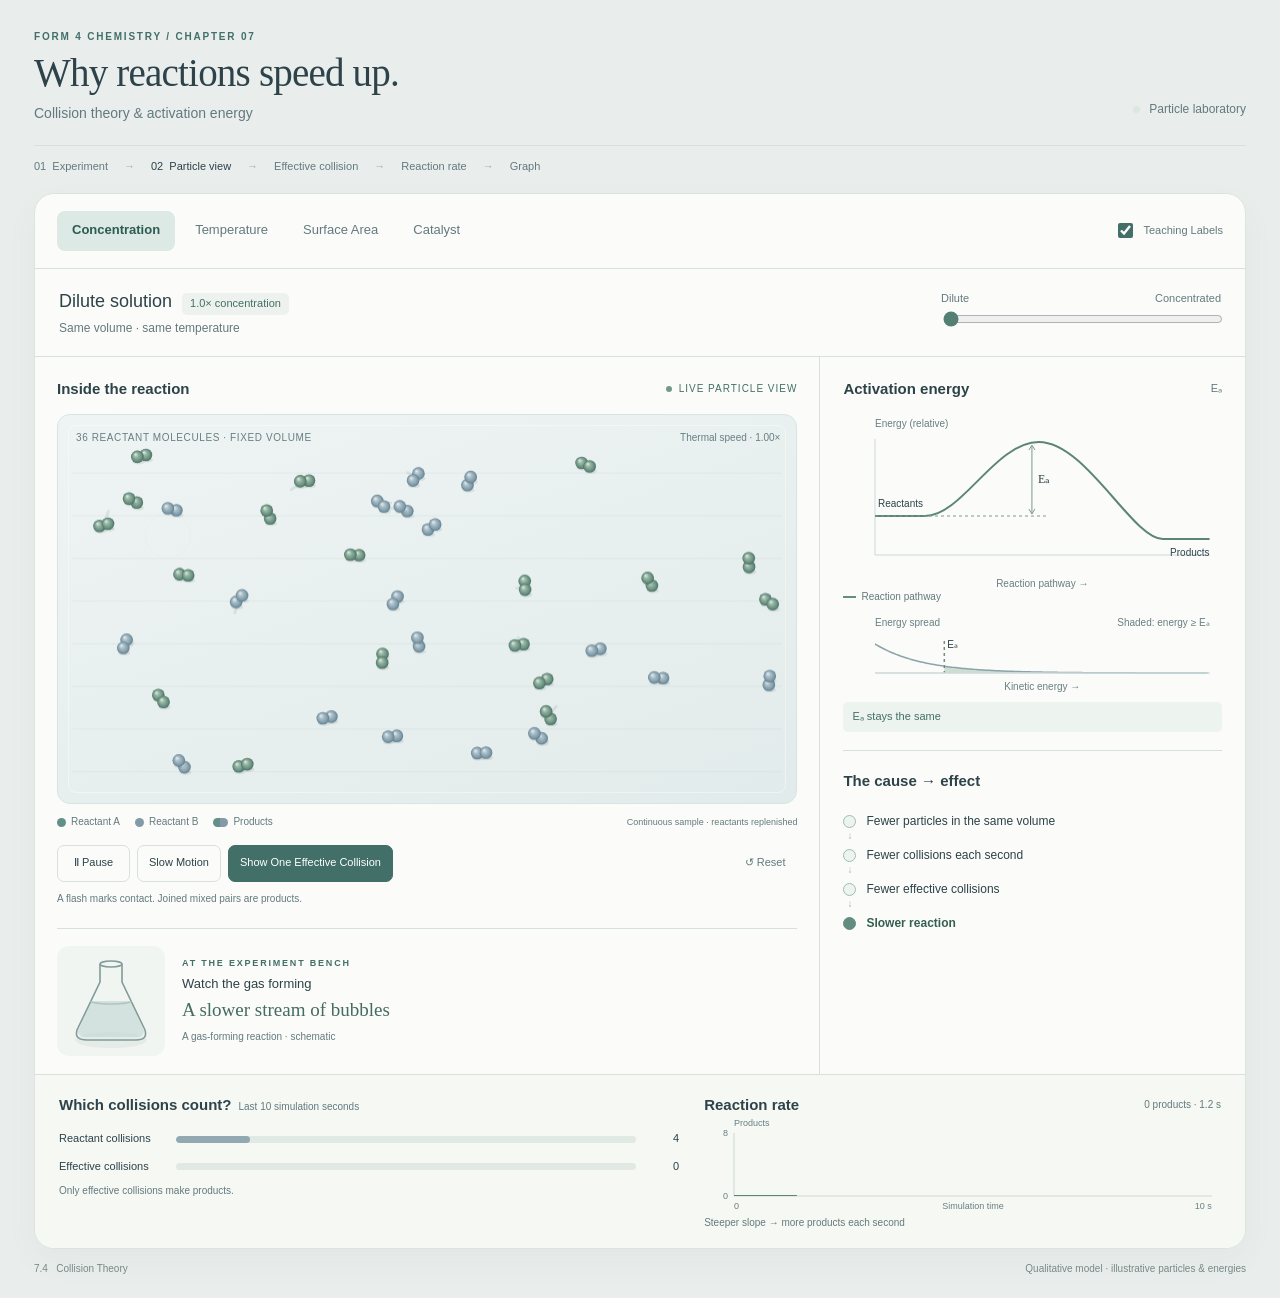
==== index.html @ b3f87347 "Add collision theory teaching module" ====
<!doctype html>
<html lang="en">
<head>
  <meta charset="utf-8">
  <meta name="viewport" content="width=device-width, initial-scale=1">
  <meta name="theme-color" content="#e9eeed">
  <title>Collision Theory Lab · Form 4 Chemistry</title>
  <style>
    *{box-sizing:border-box}body{margin:0;background:#e9eeed;color:#293c43;font-family:Inter,"Segoe UI",sans-serif}
    main{max-width:1450px;margin:auto;padding:30px 34px 22px}
    @media(max-width:650px){main{padding:14px 10px}}
  </style>

</head>
<body><main><collision-theory-lab></collision-theory-lab></main><script>
/* Collision Theory Lab. Dependency-free, embeddable custom element. */
(function (global) {
  'use strict';
  const TAU = Math.PI * 2, W = 760, H = 400, BASE = 52;
  const clamp = (v, a, b) => Math.max(a, Math.min(b, v));
  const lerp = (a, b, t) => a + (b - a) * t;
  const ease = t => { t = clamp(t, 0, 1); return t * t * (3 - 2 * t); };
  const COLORS = { ink:'#2d4249',muted:'#687e83',teal:'#628f88',lightTeal:'#bad4c9',blue:'#839ba9',lightBlue:'#d1e0e5',clay:'#ba9382',line:'#cbd8d8',white:'#fbfcf9',pale:'#eef4f1',sand:'#c2a77d' };
  const FACTORS = {
    concentration:{title:'Concentration',low:'Dilute',high:'Concentrated',control:'Reactant concentration',fixed:'Same volume · same temperature',steps:['More particles in the same volume','More collisions each second','More effective collisions','Faster reaction'],base:['Fewer particles in the same volume','Fewer collisions each second','Fewer effective collisions','Slower reaction']},
    temperature:{title:'Temperature',low:'Cooler',high:'Hotter',control:'Temperature',fixed:'Same particle number · same Eₐ',steps:['Particles move faster','More collisions have energy ≥ Eₐ','More effective collisions','Faster reaction'],base:['Particles move more slowly','Fewer collisions have energy ≥ Eₐ','Fewer effective collisions','Slower reaction']},
    surface:{title:'Surface Area',low:'One large piece',high:'Small pieces',control:'Solid fragmentation',fixed:'Same solid volume · same temperature',steps:['Same solid split into smaller pieces','More exposed collision sites','More effective collisions','Faster reaction'],base:['One large piece of solid','Fewer exposed collision sites','Fewer effective collisions','Slower reaction']},
    catalyst:{title:'Catalyst',low:'Without catalyst',high:'With catalyst',control:'Catalyst',fixed:'Same particles · same thermal speed',steps:['An alternative reaction pathway','Lower activation energy, Eₐ','More collisions become effective','Faster reaction'],base:['Original reaction pathway','Higher activation energy, Eₐ','Fewer collisions become effective','Slower reaction']}
  };
  class CollisionModel {
    constructor(seed=7124) {this.seed=seed;this.factor='concentration';this.level=0;this.configure(this.factor,this.level);}
    random(){this.seed=(1664525*this.seed+1013904223)>>>0;return (this.seed+1)/4294967297;}
    normal(){return Math.sqrt(-2*Math.log(this.random()))*Math.cos(TAU*this.random());}
    configure(factor,level){
      if(!FACTORS[factor])throw new RangeError('Unknown factor: '+factor);
      this.factor=factor;this.level=clamp(Number(level)||0,0,1);this.seed=7124;
      if(factor==='surface')this.level=Math.round(this.level*2)/2;
      if(factor==='catalyst')this.level=this.level>=.5?1:0;
      this.temperature=factor==='temperature'?1+1.6*this.level:1;
      this.ea=factor==='catalyst'&&this.level>=.5?.58:1.45;
      this.n=factor==='surface'?1+Math.round(this.level*2):1;
      this.count=factor==='concentration'?36+2*Math.round(this.level*18):36;
      this.particles=[];this.effects=[];this.events=[];this.time=0;this.collisions=0;this.effective=0;this.series=[{time:0,products:0}];this.sampleAt=0;this.solids=[];
      if(factor==='surface'){
        const side=96/this.n, count=this.n**3, cols=this.n===1?1:this.n===2?4:9, rows=Math.ceil(count/cols), gap=32;
        for(let i=0;i<count;i++) this.solids.push({x:W/2-(cols*side+(cols-1)*gap)/2+(i%cols)*(side+gap),y:H/2-(rows*side+(rows-1)*gap)/2+Math.floor(i/cols)*(side+gap),side});
      }
      // Fixed quantiles retain the same speed distribution as concentration changes.
      for(let i=0;i<this.count;i++){
        const energy=-Math.log(1-((i%18)+.5)/18), a=this.random()*TAU, speed=BASE*Math.sqrt(2*energy*this.temperature);
        let p={x:0,y:0,vx:Math.cos(a)*speed,vy:Math.sin(a)*speed,angle:this.random()*TAU,spin:(this.random()-.5)*1.5,type:factor==='surface'?0:i%2,cooldown:0};
        this.place(p);this.particles.push(p);
      }
    }
    place(p){
      for(let tries=0;tries<500;tries++){
        p.x=24+this.random()*(W-48);p.y=52+this.random()*(H-80);
        if(!this.solids.some(s=>p.x>s.x-18&&p.x<s.x+s.side+18&&p.y>s.y-18&&p.y<s.y+s.side+18)&&!this.particles.some(q=>q!==p&&Math.hypot(q.x-p.x,q.y-p.y)<25))return;
      }
    }
    static qualifies(energy,ea,orientation){return energy>=ea&&orientation;}
    record(x,y,energy,orientation,angles,success){
      this.collisions++;if(success)this.effective++;
      const e={time:this.time,x,y,energy,ea:this.ea,orientation,effective:success,angles,age:0};
      this.effects.push(e);this.events.push(e);return e;
    }
    step(dt){
      this.time+=dt;this.events=[];
      for(const e of this.effects)e.age+=dt;
      this.effects=this.effects.filter(e=>e.age<(e.effective?1.15:.48));
      for(const p of this.particles){
        p.cooldown=Math.max(0,p.cooldown-dt);p.x+=p.vx*dt;p.y+=p.vy*dt;p.angle+=p.spin*dt;
        if(p.x<15){p.x=15;p.vx=Math.abs(p.vx);}if(p.x>W-15){p.x=W-15;p.vx=-Math.abs(p.vx);}
        if(p.y<42){p.y=42;p.vy=Math.abs(p.vy);}if(p.y>H-16){p.y=H-16;p.vy=-Math.abs(p.vy);}
        for(const s of this.solids){
          const qx=clamp(p.x,s.x,s.x+s.side),qy=clamp(p.y,s.y,s.y+s.side),dx=p.x-qx,dy=p.y-qy,d=Math.hypot(dx,dy);
          if(d<12){
            let nx=d?dx/d:0,ny=d?dy/d:-1;p.x=qx+nx*12.5;p.y=qy+ny*12.5;
            const vn=p.vx*nx+p.vy*ny;
            if(vn<0){
              const energy=(p.vx*p.vx+p.vy*p.vy)/(2*BASE*BASE),orientation=Math.abs(Math.cos(p.angle)*nx+Math.sin(p.angle)*ny)<.65;
              const success=p.cooldown<=0&&CollisionModel.qualifies(energy,this.ea,orientation);
              if(p.cooldown<=0)this.record(qx,qy,energy,orientation,[p.angle],success);
              p.vx-=2*vn*nx;p.vy-=2*vn*ny;p.cooldown=.2;
              if(success){this.place(p);p.cooldown=.8;}
            }
          }
        }
      }
      for(let i=0;i<this.particles.length;i++)for(let j=i+1;j<this.particles.length;j++){
        const a=this.particles[i],b=this.particles[j],dx=b.x-a.x,dy=b.y-a.y,d=Math.hypot(dx,dy);
        if(d>=23||d<.001)continue;
        const nx=dx/d,ny=dy/d,rvx=a.vx-b.vx,rvy=a.vy-b.vy,dot=rvx*nx+rvy*ny;
        const overlap=(23-d)/2;a.x-=nx*overlap;a.y-=ny*overlap;b.x+=nx*overlap;b.y+=ny*overlap;
        if(dot<=0)continue;
        const energy=(rvx*rvx+rvy*rvy)/(4*BASE*BASE);
        const orientation=Math.abs(Math.sin(a.angle-b.angle))<.6&&Math.abs(Math.cos(a.angle)*nx+Math.sin(a.angle)*ny)<.82;
        const relevant=this.factor!=='surface'&&a.type!==b.type&&a.cooldown<=0&&b.cooldown<=0;
        const success=relevant&&CollisionModel.qualifies(energy,this.ea,orientation);
        if(relevant)this.record((a.x+b.x)/2,(a.y+b.y)/2,energy,orientation,[a.angle,b.angle],success);
        a.vx-=dot*nx;a.vy-=dot*ny;b.vx+=dot*nx;b.vy+=dot*ny;
        if(success){this.place(a);this.place(b);a.cooldown=.75;b.cooldown=.75;}
      }
      if(this.time>=this.sampleAt){this.series.push({time:this.time,products:this.effective*2});this.sampleAt=this.time+.5;if(this.series.length>121)this.series.shift();}
      return this.events;
    }
    snapshot(){return {factor:this.factor,level:this.level,particleCount:this.count,temperatureRelative:this.temperature,activationEnergy:this.ea,solidPieces:this.factor==='surface'?this.n**3:0,exposedAreaRelative:this.n,time:this.time,collisions:this.collisions,effectiveCollisions:this.effective,products:this.effective*2,series:this.series.map(p=>({...p}))};}
  }
  if(typeof module!=='undefined'&&module.exports)module.exports={CollisionModel,FACTORS};
  global.CollisionTheoryModel=CollisionModel;
  if(!global.customElements)return;

  const style=`
    :host{display:block;--ink:#2d4249;--muted:#63797e;--teal:#426f68;--edge:#d6e0dd;--panel:#fbfcf9;--soft:#eef3f0;color:var(--ink);font:14px/1.45 Inter,'Segoe UI',sans-serif;color-scheme:light}
    *{box-sizing:border-box}button,input{font:inherit}button{cursor:pointer}button:focus-visible,input:focus-visible{outline:3px solid #799d98;outline-offset:3px}button{transition:background .18s,border-color .18s;min-height:40px}button:disabled{cursor:default;opacity:.5}h1,h2,h3,p{margin:0}h1{font:500 clamp(25px,3.1vw,39px)/1.15 Georgia,'Times New Roman',serif;letter-spacing:-.8px}h2{font-size:15px;font-weight:600}h3{font-size:13px;font-weight:600}.eyebrow{font-size:10px;letter-spacing:1.8px;font-weight:650;color:var(--teal);text-transform:uppercase}.muted{color:var(--muted)}
    .heading{display:flex;justify-content:space-between;align-items:flex-end;gap:20px;margin-bottom:21px}.heading h1{margin:6px 0 8px}.edition{display:flex;align-items:center;gap:9px;color:var(--muted);font-size:12px;white-space:nowrap;padding-bottom:5px}.edition span{background:#dae7e2;border-radius:50%;width:7px;height:7px}.workflow{display:flex;align-items:center;gap:16px;padding:13px 0 18px;border-top:1px solid var(--edge);font-size:11px;color:var(--muted);flex-wrap:wrap}.workflow b{font-weight:500;color:var(--ink)}.workflow .arrow{color:#9cafb0}
    .workspace{border:1px solid #dce4e0;border-radius:20px;background:var(--panel);box-shadow:0 12px 32px #5267630b;overflow:hidden}.controls{display:flex;align-items:center;justify-content:space-between;gap:16px;padding:17px 22px;border-bottom:1px solid var(--edge)}.factors{display:flex;gap:5px;flex-wrap:wrap}.factor{border:0;background:transparent;padding:9px 15px;border-radius:8px;color:var(--muted);font-size:13px}.factor[aria-pressed=true]{background:#dce9e4;color:#2d5b52;font-weight:600}.label-switch{display:flex;align-items:center;gap:7px;font-size:11px;color:var(--muted);white-space:nowrap}.label-switch input{accent-color:var(--teal);width:15px;height:15px}
    .condition{padding:19px 24px;display:grid;grid-template-columns:minmax(200px,1fr) minmax(180px,280px);gap:30px;border-bottom:1px solid var(--edge)}.condition-top{display:flex;align-items:baseline;gap:10px;flex-wrap:wrap}.condition h2{font-size:18px;font-weight:500}.condition .muted{font-size:12px;margin-top:5px}.badge{display:inline-flex;padding:3px 8px;border-radius:5px;font-size:11px;background:#eef2ee;color:var(--teal)}.adjust{display:flex;flex-direction:column;justify-content:center;gap:5px}.range-labels{display:flex;justify-content:space-between;gap:20px;font-size:11px;color:var(--muted)}input[type=range]{width:100%;accent-color:#557f75;cursor:pointer;height:20px}.toggle{display:flex;padding:3px;background:#edf2ef;border-radius:8px}.toggle button{flex:1;border:0;background:transparent;border-radius:6px;font-size:12px;padding:6px}.toggle button[aria-pressed=true]{background:var(--panel);box-shadow:0 2px 4px #294c3810;color:var(--teal)}[hidden]{display:none!important}
    .layout{display:grid;grid-template-columns:minmax(0,1.85fr) minmax(290px,1fr)}.left{min-width:0;padding:21px 22px 18px;border-right:1px solid var(--edge)}.panel-head{display:flex;align-items:center;justify-content:space-between;gap:10px;margin-bottom:14px}.panel-head .muted{font-size:11px}.live{font-size:10px;text-transform:uppercase;letter-spacing:1px;color:var(--teal);display:flex;align-items:center;gap:7px}.live:before{content:'';width:6px;height:6px;background:#75988e;border-radius:50%}
    .vessel{background:linear-gradient(160deg,#eef4f3,#e2ebeb);border:1px solid #d9e3e3;border-radius:13px;position:relative;overflow:hidden}.vessel:after{content:'';position:absolute;inset:10px;border:1px solid #fdfefb6b;border-radius:8px;pointer-events:none}.particle-canvas{display:block;width:100%;aspect-ratio:1.9;min-height:225px}.vessel-label{position:absolute;top:16px;left:18px;color:#687e83;font-size:10px;letter-spacing:.6px;pointer-events:none}.speed-label{position:absolute;right:16px;top:16px;font-size:10px;color:#687e83}.legend{display:flex;align-items:center;gap:15px;flex-wrap:wrap;font-size:10px;color:var(--muted);margin:11px 0 15px}.key{display:inline-flex;gap:5px;align-items:center}.swatch{width:9px;height:9px;border-radius:50%;background:#628f88}.swatch.b{background:#839ba9}.swatch.product{width:15px;border-radius:5px;background:linear-gradient(90deg,#628f88 50%,#839ba9 50%)}.legend .sample{margin-left:auto;font-size:9px}
    .actions{display:flex;gap:7px;align-items:center;flex-wrap:wrap}.btn{border:1px solid #d8e1dd;background:#fbfcf9;color:var(--ink);padding:8px 11px;border-radius:7px;font-size:11px;min-height:37px}.btn:hover{background:#edf3ef}.btn[aria-pressed=true]{background:#e0ebe5;border-color:#b2c9c0;color:#2f6555}.btn.primary{background:#426f68;border-color:#426f68;color:#fff}.btn.primary:hover{background:#355d57}.btn.reset{margin-left:auto;border-color:transparent;color:var(--muted)}.actions .play{min-width:73px}.mode-note{font-size:10px;color:var(--muted);margin:10px 0 0}
    .experiment{margin-top:22px;padding-top:17px;border-top:1px solid var(--edge);display:grid;grid-template-columns:108px 1fr;gap:17px;align-items:center}.experiment canvas{width:108px;height:110px;background:#f1f5f1;border-radius:12px}.experiment .eyebrow{font-size:9px}.experiment h3{font-size:13px;font-weight:500;margin:5px 0}.experiment .observation{font:500 19px Georgia,serif;margin:4px 0;color:#456b63}.experiment small{font-size:10px;color:var(--muted)}.right{padding:21px 23px 16px;min-width:0}.energy-wrap{margin-top:6px}.energy-canvas{width:100%;height:176px;display:block}.energy-spread{width:100%;height:78px;display:block;margin:3px 0 9px}.energy-legend{display:flex;justify-content:space-between;gap:8px;font-size:10px;color:var(--muted);padding:0 0 8px}.path-key:before{content:'';display:inline-block;width:13px;border-top:2px solid #648d83;margin-right:5px;vertical-align:middle}.path-key.original:before{border-top:2px dashed #9aacae}.energy-note{font-size:11px;color:var(--teal);background:#edf3ee;padding:7px 9px;border-radius:5px}.chain{padding-top:19px;margin-top:18px;border-top:1px solid var(--edge)}.chain ol{list-style:none;padding:0;margin:13px 0 0;display:flex;flex-direction:column;gap:0}.chain li{display:flex;align-items:center;gap:10px;font-size:12px;position:relative;min-height:34px}.chain li:not(:last-child):after{content:'↓';position:absolute;left:4px;top:24px;color:#9bb2ab;font-size:10px}.chain-dot{width:13px;height:13px;flex:none;border-radius:50%;border:1px solid #a2bbb2;background:#edf3ee}.chain li:last-child .chain-dot{background:#648d81;border-color:#648d81}.chain li:last-child{color:#365f54;font-weight:600}
    .bottom{display:grid;grid-template-columns:minmax(0,1.2fr) minmax(0,1fr);gap:25px;padding:19px 24px 17px;border-top:1px solid var(--edge);background:#f6f8f4}.meter-heading{display:flex;align-items:baseline;gap:7px;flex-wrap:wrap}.meter-heading span{font-size:10px;color:var(--muted)}.meters{margin:15px 0 9px;display:grid;gap:12px}.meter-row{display:grid;grid-template-columns:106px minmax(50px,1fr) 32px;gap:11px;align-items:center;font-size:11px}.meter-track{height:7px;background:#e1e9e5;border-radius:5px;overflow:hidden}.meter-fill{height:100%;background:#92a9b1;width:0;transition:width .2s;border-radius:5px}.meter-fill.effective{background:#648d81}.meter-value{text-align:right;font-variant-numeric:tabular-nums}.tiny{font-size:10px;color:var(--muted)}.rate-box{min-width:0}.rate-head{display:flex;justify-content:space-between;gap:10px;align-items:center}.rate-head span{font-size:10px;color:var(--muted)}.rate-canvas{display:block;width:100%;height:100px}.footer{display:flex;justify-content:space-between;gap:12px;margin-top:13px;color:#778986;font-size:10px;flex-wrap:wrap}.sr{position:absolute;width:1px;height:1px;padding:0;margin:-1px;overflow:hidden;clip:rect(0,0,0,0);white-space:nowrap;border:0}
    .replay{margin-top:17px;border:1px solid #cddcd4;border-radius:10px;overflow:hidden;background:#f4f7f1}.replay-top{padding:12px 15px 0;display:flex;justify-content:space-between;gap:10px}.replay-top h3{font-size:12px}.replay-top button{min-height:24px;padding:0 5px;border:0;background:none;color:#637b72;font-size:11px}.replay-options{display:flex;gap:5px;flex-wrap:wrap;padding:9px 13px}.replay-options button{font-size:10px;min-height:28px;padding:4px 8px;background:transparent;border:1px solid #d2ded6;border-radius:5px;color:var(--muted)}.replay-options button[aria-pressed=true]{color:#355e50;background:#e0ecdf;border-color:#a5bea9}.replay canvas{display:block;width:100%;height:174px}.checks{display:flex;justify-content:center;gap:9px;flex-wrap:wrap;margin:0 13px 12px}.check{font-size:11px;padding:4px 9px;background:#e8eee6;border-radius:5px;color:#6c7c70}.check.pass{color:#315e47;background:#dfebdc}.check.fail{color:#805543;background:#eee3db}.replay-stage{text-align:center;font-size:12px;color:#466958;margin-bottom:12px;min-height:18px}.no-labels .teaching{visibility:hidden}.no-labels .chain{display:none}
    @media(max-width:990px){.layout{grid-template-columns:minmax(0,1.5fr) minmax(270px,1fr)}.left,.right{padding:18px 16px}.factor{padding:8px 10px}.controls{padding:13px 16px}.legend .sample{width:100%;margin-left:0}.actions .reset{margin-left:0}.condition{padding:16px 18px}.edition{display:none}}
    @media(max-width:750px){.layout{grid-template-columns:1fr}.left{border-right:0;border-bottom:1px solid var(--edge)}.right{display:grid;grid-template-columns:minmax(0,1fr) minmax(0,1fr);gap:20px}.chain{border-top:0;border-left:1px solid var(--edge);padding:0 0 0 20px;margin:0}.chain li{min-height:42px}.chain li:not(:last-child):after{top:31px}.bottom{grid-template-columns:1fr 1fr;gap:18px}.controls{align-items:flex-start}.label-switch{padding-top:10px}.experiment{margin-top:17px}.workflow{gap:10px;font-size:10px}.heading{margin-bottom:17px}}
    @media(max-width:500px){.heading .muted{font-size:12px}.condition{grid-template-columns:1fr;gap:12px}.controls{flex-direction:column;gap:0}.factors{display:grid;grid-template-columns:1fr 1fr;width:100%}.label-switch{padding:9px 0 0}.right{grid-template-columns:1fr}.chain{border-left:0;border-top:1px solid var(--edge);padding:16px 0 0}.chain li{min-height:33px}.chain li:not(:last-child):after{top:23px}.bottom{grid-template-columns:1fr;gap:22px}.particle-canvas{min-height:0;aspect-ratio:1.5}.vessel-label,.speed-label{font-size:9px;top:12px}.vessel-label{left:12px}.speed-label{right:10px}.btn{font-size:10px}.actions .primary{order:3;width:100%}.workflow{gap:6px;font-size:9px}.workflow .number{display:none}.legend{gap:9px}.experiment{grid-template-columns:86px 1fr;gap:12px}.experiment canvas{width:86px;height:100px}.workspace{border-radius:13px}}
    .vessel:has(.replay:not([hidden])){min-height:310px}.vessel>.replay{position:absolute;inset:0;z-index:2;margin:0;border:0;border-radius:12px;display:flex;flex-direction:column;background:#f1f6ef}.vessel>.replay canvas{flex:1;height:0;min-height:115px}.vessel>.replay .checks{margin-bottom:8px}.vessel>.replay .replay-stage{margin-bottom:10px}
    @media(prefers-reduced-motion:reduce){*{transition:none!important}}
  `;

  class CollisionTheoryLab extends HTMLElement {
    constructor(){
      super();this.attachShadow({mode:'open'});this.model=new CollisionModel();this.playing=!global.matchMedia('(prefers-reduced-motion: reduce)').matches;this.slow=false;this.labels=true;this.replay=null;this.displayEa=1.45;this.recent=[];this.frame=0;this.last=0;this.uiClock=0;this.notice='';
      this.shadowRoot.innerHTML=`<style>${style}</style><section class="lab" aria-label="Collision theory interactive laboratory">
      <header class="heading"><div><div class="eyebrow">Form 4 Chemistry / Chapter 07</div><h1>Why reactions speed up.</h1><p class="muted">Collision theory & activation energy</p></div><div class="edition"><span></span> Particle laboratory</div></header>
      <div class="workflow" aria-label="Learning sequence"><span><span class="number">01 &nbsp;</span>Experiment</span><span class="arrow">→</span><b><span class="number">02 &nbsp;</span>Particle view</b><span class="arrow">→</span><span>Effective collision</span><span class="arrow">→</span><span>Reaction rate</span><span class="arrow">→</span><span>Graph</span></div>
      <div class="workspace"><div class="controls"><div class="factors" role="group" aria-label="Select one factor">${Object.entries(FACTORS).map(([k,v])=>`<button class="factor" data-factor="${k}" aria-pressed="${k==='concentration'}">${v.title}</button>`).join('')}</div><label class="label-switch"><input id="labels" type="checkbox" checked>Teaching Labels</label></div>
      <div class="condition"><div><div class="condition-top"><h2 id="condition-title">Dilute solution</h2><span class="badge" id="setting-value">1.0× concentration</span></div><p class="muted" id="fixed">Same volume · same temperature</p></div><div class="adjust"><label class="sr" for="factor-range" id="range-label">Reactant concentration</label><div id="range-ui"><div class="range-labels"><span id="low">Dilute</span><span id="high">Concentrated</span></div><input id="factor-range" type="range" min="0" max="100" value="0" step="1"></div><div class="toggle" id="catalyst-ui" hidden><button data-catalyst="0" aria-pressed="true">Without catalyst</button><button data-catalyst="1" aria-pressed="false">With catalyst</button></div></div></div>
      <div class="layout"><div class="left"><div class="panel-head"><h2>Inside the reaction</h2><div class="live" id="live">Live particle view</div></div><div class="vessel"><canvas class="particle-canvas" id="particles" role="img" aria-label="Moving reactant molecules; failed collisions bounce apart and effective collisions form products."></canvas><span class="vessel-label teaching" id="vessel-label">SAME VOLUME</span><span class="speed-label teaching" id="speed">Thermal speed · 1.00×</span></div>
      <div class="legend"><span class="key"><i class="swatch"></i>Reactant A</span><span class="key"><i class="swatch b"></i>Reactant B</span><span class="key"><i class="swatch product"></i>Products</span><span class="sample">Continuous sample · reactants replenished</span></div>
      <div class="actions"><button class="btn play" id="play">Ⅱ Pause</button><button class="btn" id="slow" aria-pressed="false">Slow Motion</button><button class="btn primary" id="show-collision">Show One Effective Collision</button><button class="btn reset" id="reset">↺ Reset</button></div><p class="mode-note teaching" id="mode-note">A flash marks contact. Joined mixed pairs are products.</p>
      <div class="replay" id="replay" hidden><div class="replay-top"><h3>One collision, up close</h3><button id="close-replay" aria-label="Close collision replay">Close ×</button></div><div class="replay-options" role="group" aria-label="Collision example"><button data-case="wrong" aria-pressed="false">Wrong orientation</button><button data-case="low" aria-pressed="false">Too little energy</button><button data-case="success" aria-pressed="true">Effective collision</button></div><canvas id="replay-canvas" role="img" aria-label="Step-by-step collision showing approach, energy and orientation checks, and bond rearrangement."></canvas><div class="checks"><span class="check" id="energy-check">Energy ≥ Eₐ</span><span class="check" id="orientation-check">Correct orientation</span></div><div class="replay-stage" id="replay-stage" aria-live="polite">Particles approach</div></div>
      <div class="experiment"><canvas id="experiment" role="img" aria-label="Schematic gas-forming experiment; bubble production follows successful particle collisions."></canvas><div><div class="eyebrow">At the experiment bench</div><h3>Watch the gas forming</h3><div class="observation" id="observation">A slower stream of bubbles</div><small id="experiment-note">A gas-forming reaction · schematic</small></div></div></div>
      <aside class="right"><section><div class="panel-head"><h2>Activation energy</h2><span class="muted">Eₐ</span></div><div class="energy-wrap"><canvas id="energy" class="energy-canvas" role="img" aria-label="Exothermic energy profile showing activation energy measured from reactants to the peak."></canvas><div class="energy-legend"><span class="path-key" id="active-path-label">Reaction pathway</span><span class="path-key original" id="original-path-label" hidden>Without catalyst</span></div><canvas class="energy-spread" id="energy-spread" role="img" aria-label="Energy distribution: the shaded tail shows the fraction with sufficient energy. Temperature widens the spread; catalyst moves the threshold lower."></canvas><div class="energy-note teaching" id="energy-note">Eₐ stays the same</div></div></section><section class="chain teaching"><h2>The cause → effect</h2><ol id="chain"></ol></section></aside></div>
      <div class="bottom"><div><div class="meter-heading"><h2>Which collisions count?</h2><span>Last 10 simulation seconds</span></div><div class="meters"><div class="meter-row"><span>Reactant collisions</span><div class="meter-track"><div class="meter-fill" id="all-bar"></div></div><span class="meter-value" id="all-value">0</span></div><div class="meter-row"><span>Effective collisions</span><div class="meter-track"><div class="meter-fill effective" id="effective-bar"></div></div><span class="meter-value" id="effective-value">0</span></div></div><div class="tiny teaching">Only effective collisions make products.</div></div><div class="rate-box"><div class="rate-head"><h2>Reaction rate</h2><span id="rate-value">Live product trace</span></div><canvas id="rate" class="rate-canvas" role="img" aria-label="Cumulative products against simulation time. A steeper slope means a faster reaction."></canvas><div class="tiny teaching">Steeper slope → more products each second</div></div></div></div><footer class="footer"><span>7.4 &nbsp; Collision Theory</span><span>Qualitative model · illustrative particles & energies</span></footer><span class="sr" id="announcement" role="status" aria-live="polite"></span></section>`;
      this.$=id=>this.shadowRoot.getElementById(id);this.shadowRoot.querySelector('.vessel').append(this.$('replay'));this.contexts={};this.bubbles=[];this.bind();
    }
    connectedCallback(){if(this.frame)return;this.resizeObserver=new ResizeObserver(()=>this.resize());this.resizeObserver.observe(this);this.resize();this.updateUI();this.last=0;this.frame=requestAnimationFrame(t=>this.tick(t));}
    disconnectedCallback(){cancelAnimationFrame(this.frame);this.frame=0;this.resizeObserver?.disconnect();}
    bind(){
      this.shadowRoot.querySelectorAll('[data-factor]').forEach(b=>b.addEventListener('click',()=>this.setFactor(b.dataset.factor,0)));
      this.$('factor-range').addEventListener('input',e=>this.setFactor(this.model.factor,+e.target.value/100));
      this.shadowRoot.querySelectorAll('[data-catalyst]').forEach(b=>b.addEventListener('click',()=>this.setFactor('catalyst',+b.dataset.catalyst)));
      this.$('play').addEventListener('click',()=>{this.playing=!this.playing;this.updateUI();this.emitState();});
      this.$('slow').addEventListener('click',()=>{this.slow=!this.slow;this.updateUI();this.emitState();});
      this.$('labels').addEventListener('change',e=>{this.labels=e.target.checked;this.updateUI();this.emitState();});
      this.$('reset').addEventListener('click',()=>this.reset());
      this.$('show-collision').addEventListener('click',()=>this.showCollision('success'));
      this.$('close-replay').addEventListener('click',()=>{this.replay=null;this.$('replay').hidden=true;this.updateUI();this.emitState();});
      this.shadowRoot.querySelectorAll('[data-case]').forEach(b=>b.addEventListener('click',()=>this.showCollision(b.dataset.case)));
    }
    setFactor(factor,level=0){
      const previousFactor=this.model.factor,previousSolids=this.model.solids.map(s=>({...s})),previousN=this.model.n;
      this.model.configure(factor,level);this.surfaceTransition=null;
      if(factor==='surface'&&previousFactor===factor&&previousN!==this.model.n){
        this.surfaceTransition={time:0,from:previousSolids};
      }
      this.recent=[];this.bubbles=[];this.replay=null;this.$('replay').hidden=true;this.$('factor-range').value=this.model.level*100;this.lastSampleTime=-1;this.updateMeters();this.updateUI();this.emitState();
    }
    setState(state={}){if((state.factor!==undefined&&state.factor!==this.model.factor)||(state.level!==undefined&&state.level!==this.model.level))this.setFactor(state.factor??this.model.factor,state.level??0);if(typeof state.playing==='boolean')this.playing=state.playing;if(typeof state.slow==='boolean')this.slow=state.slow;if(typeof state.labels==='boolean')this.labels=state.labels;this.updateUI();this.emitState();}
    getState(){return {...this.model.snapshot(),playing:this.playing,slow:this.slow,labels:this.labels,replay:this.replay?.kind||null};}
    reset(){this.playing=true;this.slow=false;this.labels=true;this.setFactor('concentration',0);this.displayEa=this.model.ea;}
    emitState(){this.dispatchEvent(new CustomEvent('lab-state-change',{detail:this.getState(),bubbles:true,composed:true}));}
    showCollision(kind='success'){if(!['success','wrong','low'].includes(kind))throw new RangeError('Unknown collision example');this.replay={kind,time:0,stage:''};this.playing=true;this.$('replay').hidden=false;this.shadowRoot.querySelectorAll('[data-case]').forEach(b=>b.setAttribute('aria-pressed',String(b.dataset.case===kind)));this.updateUI();this.resize();this.emitState();}
    updateUI(){
      const m=this.model,f=FACTORS[m.factor],up=m.factor==='surface'?m.n>1:m.factor==='catalyst'?m.ea<1:m.factor==='concentration'?m.count>36:m.level>0,cat=m.factor==='catalyst';
      this.shadowRoot.querySelectorAll('[data-factor]').forEach(b=>b.setAttribute('aria-pressed',String(b.dataset.factor===m.factor)));
      this.shadowRoot.querySelectorAll('[data-catalyst]').forEach(b=>b.setAttribute('aria-pressed',String(+b.dataset.catalyst===(m.level>=.5?1:0))));
      this.$('condition-title').textContent=m.factor==='concentration'?(up?'More particles, same space':'Dilute solution'):m.factor==='temperature'?(up?'Warmer particles, more energy':'Cooler particles'):m.factor==='surface'?(m.n>1?'Smaller pieces, more exposed sites':'One large piece of solid'):(m.ea<1?'A lower energy pathway':'The original energy pathway');
      this.$('setting-value').textContent=m.factor==='concentration'?`${(m.count/36).toFixed(1)}× concentration`:m.factor==='temperature'?`${m.temperature.toFixed(1)}× mean kinetic energy`:m.factor==='surface'?`${m.n**3} ${m.n===1?'piece':'pieces'} · ${m.n}× surface area`:(m.ea<1?'Catalyst present':'Catalyst absent');
      this.$('fixed').textContent=f.fixed;this.$('range-label').textContent=f.control;this.$('factor-range').setAttribute('aria-valuetext',this.$('setting-value').textContent);this.$('factor-range').step=m.factor==='surface'?'50':'1';this.$('low').textContent=f.low;this.$('high').textContent=f.high;this.$('range-ui').hidden=cat;this.$('catalyst-ui').hidden=!cat;
      this.$('speed').textContent=`Thermal speed · ${Math.sqrt(m.temperature).toFixed(2)}×`;this.$('vessel-label').textContent=m.factor==='surface'?'EXPOSED SOLID SURFACES':`${m.count} REACTANT MOLECULES · FIXED VOLUME`;
      this.$('energy-note').textContent=cat?(m.ea<1?'Lower Eₐ · same thermal speed':'Add catalyst to lower Eₐ'):m.factor==='temperature'?(up?'More energy ≥ Eₐ · barrier unchanged':'Lower kinetic energy · same barrier'):'Eₐ stays the same';
      this.$('active-path-label').textContent=cat&&m.ea<1?'With catalyst':'Reaction pathway';this.$('original-path-label').hidden=!(cat&&m.ea<1);
      this.$('chain').innerHTML=(up?f.steps:f.base).map(s=>`<li><span class="chain-dot"></span><span>${s}</span></li>`).join('');
      this.$('observation').textContent=up?'A faster stream of bubbles':'A slower stream of bubbles';
      this.$('experiment-note').textContent=m.factor==='surface'?'Same mass of solid · more exposed area':m.factor==='catalyst'?'Same temperature · an alternative pathway':'A gas-forming reaction · schematic';
      this.$('play').textContent=this.playing?'Ⅱ Pause':'▷ Play';this.$('play').setAttribute('aria-label',this.playing?'Pause animation':'Play animation');this.$('slow').setAttribute('aria-pressed',String(this.slow));this.$('slow').textContent=this.slow?'Slow Motion · ¼×':'Slow Motion';this.$('labels').checked=this.labels;this.shadowRoot.querySelector('.lab').classList.toggle('no-labels',!this.labels);this.$('live').textContent=this.replay?'Collision close-up':this.playing?(this.slow?'Slow motion':'Live particle view'):'Paused';
      this.$('mode-note').textContent=this.replay?'Main sample held while the collision replays.':'A flash marks contact. Joined mixed pairs are products.';
      this.$('announcement').textContent=`${f.title}: ${this.$('setting-value').textContent}. ${this.$('energy-note').textContent}.`;
    }
    resize(){for(const id of ['particles','energy','energy-spread','rate','experiment','replay-canvas']){const canvas=this.$(id),r=canvas.getBoundingClientRect();if(!r.width||!r.height)continue;const dpr=Math.min(global.devicePixelRatio||1,2);canvas.width=Math.round(r.width*dpr);canvas.height=Math.round(r.height*dpr);const ctx=canvas.getContext('2d');ctx.setTransform(dpr,0,0,dpr,0,0);this.contexts[id]={ctx,w:r.width,h:r.height};}this.draw();}
    tick(now){const dt=this.last?Math.min((now-this.last)/1000,.05):0;this.last=now;const simDt=dt*(this.slow?.25:1);
      if(this.surfaceTransition){this.surfaceTransition.time+=dt;if(this.surfaceTransition.time>=.85)this.surfaceTransition=null;}
      if(this.playing){if(this.replay){this.replay.time=Math.min(7.3,this.replay.time+simDt);}else if(!this.surfaceTransition){let remain=simDt;while(remain>0){const step=Math.min(remain,1/90),ev=this.model.step(step);this.recent.push(...ev);for(const event of ev){if(event.effective)this.bubbles.push({age:0,x:38+(Math.sin(event.time*21.79)+1)*14.5});this.dispatchEvent(new CustomEvent('lab-collision',{detail:{time:event.time,energy:event.energy,activationEnergy:event.ea,orientation:event.orientation,effective:event.effective},bubbles:true,composed:true}));}remain-=step;}for(const b of this.bubbles)b.age+=simDt;this.bubbles=this.bubbles.filter(b=>b.age<3.2);}}
      if(this.model.time-(this.lastSampleTime??-1)>=.5){this.lastSampleTime=this.model.time;this.dispatchEvent(new CustomEvent('lab-sample',{detail:this.model.snapshot(),bubbles:true,composed:true}));}
      // Path morphing is a control transition, independent of simulation playback.
      this.displayEa=lerp(this.displayEa,this.model.ea,1-Math.exp(-dt*6));if(Math.abs(this.displayEa-this.model.ea)<.001)this.displayEa=this.model.ea;
      this.uiClock+=dt;if(this.uiClock>.15){this.updateMeters();this.uiClock=0;}this.draw();this.frame=requestAnimationFrame(t=>this.tick(t));}
    updateMeters(){const m=this.model;this.recent=this.recent.filter(e=>m.time-e.time<=10);const all=this.recent.length,good=this.recent.filter(e=>e.effective).length,scale=Math.max(25,all);this.$('all-bar').style.width=100*all/scale+'%';this.$('effective-bar').style.width=100*good/scale+'%';this.$('all-value').textContent=all;this.$('effective-value').textContent=good;this.$('rate-value').textContent=`${m.effective*2} products · ${m.time.toFixed(1)} s`;}
    clear(id){const c=this.contexts[id];if(!c)return null;c.ctx.clearRect(0,0,c.w,c.h);return c;}
    atom(ctx,x,y,r,type,alpha=1){
      ctx.save();ctx.globalAlpha=alpha;ctx.fillStyle='#485e6520';ctx.beginPath();ctx.ellipse(x+1,y+r*.8,r*.95,r*.4,0,0,TAU);ctx.fill();
      const g=ctx.createRadialGradient(x-r*.32,y-r*.4,r*.06,x,y,r);g.addColorStop(0,type===0?'#d8e6d9':'#e0e9ec');g.addColorStop(.33,type===0?'#96b5a4':'#abbfc9');g.addColorStop(.77,type===0?'#688f7f':'#819ca9');g.addColorStop(1,type===0?'#476e60':'#5f7f90');ctx.fillStyle=g;ctx.beginPath();ctx.arc(x,y,r,0,TAU);ctx.fill();ctx.restore();
    }
    bond(ctx,x1,y1,x2,y2,width=4,alpha=1){ctx.save();ctx.globalAlpha=alpha;ctx.lineWidth=width;ctx.lineCap='round';ctx.strokeStyle='#738d84';ctx.beginPath();ctx.moveTo(x1,y1);ctx.lineTo(x2,y2);ctx.stroke();ctx.restore();}
    molecule(ctx,x,y,angle,type,r=6,gap=9,alpha=1){const dx=Math.cos(angle)*gap,dy=Math.sin(angle)*gap;this.bond(ctx,x-dx/2,y-dy/2,x+dx/2,y+dy/2,r*.75,alpha);this.atom(ctx,x-dx/2,y-dy/2,r,type,alpha);this.atom(ctx,x+dx/2,y+dy/2,r,type,alpha);}
    cube(ctx,s){const {x,y,side}=s,d=side*.22;ctx.save();ctx.fillStyle='#526b7320';ctx.beginPath();ctx.ellipse(x+side*.65,y+side+5,side*.7,side*.16,0,0,TAU);ctx.fill();ctx.fillStyle='#c2d0d5';ctx.fillRect(x,y,side,side);ctx.fillStyle='#d9e1e3';ctx.beginPath();ctx.moveTo(x,y);ctx.lineTo(x+d,y-d);ctx.lineTo(x+side+d,y-d);ctx.lineTo(x+side,y);ctx.closePath();ctx.fill();ctx.fillStyle='#9db1bb';ctx.beginPath();ctx.moveTo(x+side,y);ctx.lineTo(x+side+d,y-d);ctx.lineTo(x+side+d,y+side-d);ctx.lineTo(x+side,y+side);ctx.closePath();ctx.fill();const sites=Math.max(2,Math.round(side/18));for(let i=0;i<sites;i++)for(let j=0;j<sites;j++){const px=x+(i+.5)*side/sites,py=y+(j+.5)*side/sites;this.atom(ctx,px,py,Math.min(3.5,side/10),1,.65);}ctx.restore();}
    draw(){this.drawParticles();this.drawEnergy();this.drawEnergySpread();this.drawRate();this.drawExperiment();if(this.replay)this.drawReplay();}
    drawParticles(){const c=this.clear('particles');if(!c)return;const {ctx,w,h}=c;ctx.save();ctx.scale(w/W,h/H);ctx.strokeStyle='#9eafb023';ctx.lineWidth=1;for(let y=60;y<H;y+=44){ctx.beginPath();ctx.moveTo(15,y);ctx.lineTo(W-15,y);ctx.stroke();}for(let i=0;i<this.model.solids.length;i++){
        const s=this.model.solids[i],transition=this.surfaceTransition;
        if(transition){const t=ease(transition.time/.85),old=transition.from[Math.floor(i*transition.from.length/this.model.solids.length)]||s;this.cube(ctx,{side:s.side,x:lerp(old.x+(old.side-s.side)/2,s.x,t),y:lerp(old.y+(old.side-s.side)/2,s.y,t)});}else this.cube(ctx,s);
      }
      for(const p of this.model.particles){const speed=Math.hypot(p.vx,p.vy),tail=clamp(speed*.11,4,29);ctx.strokeStyle='#718f9428';ctx.lineWidth=3;ctx.lineCap='round';ctx.beginPath();ctx.moveTo(p.x,p.y);ctx.lineTo(p.x-p.vx/speed*tail,p.y-p.vy/speed*tail);ctx.stroke();this.molecule(ctx,p.x,p.y,p.angle,p.type,6.5,9,p.cooldown>.25?.55:1);}
      for(const e of this.model.effects){const a=e.age;if(!e.effective){ctx.strokeStyle=`rgba(138,153,158,${Math.max(0,1-a/.48)*.6})`;ctx.lineWidth=1.5;ctx.beginPath();ctx.arc(e.x,e.y,8+a*32,0,TAU);ctx.stroke();continue;}ctx.strokeStyle=`rgba(102,142,114,${Math.max(0,1-a)*.65})`;ctx.lineWidth=2;ctx.beginPath();ctx.arc(e.x,e.y,10+a*30,0,TAU);ctx.stroke();for(const sign of [-1,1]){const y=e.y+sign*(8+a*28),x=e.x+a*14,alpha=Math.min(1,(1.15-a)*2);this.bond(ctx,x-5,y,x+5,y,4,alpha);this.atom(ctx,x-5,y,6.5,0,alpha);this.atom(ctx,x+5,y,6.5,1,alpha);}}
      ctx.restore();}
    drawEnergy(){const c=this.clear('energy');if(!c)return;const {ctx,w,h}=c,left=32,right=w-12,base=h-39,react=base-35,prod=base-12,peak=react-this.displayEa*51,peakX=left+(right-left)*.49;
      ctx.font='10px "Segoe UI",sans-serif';ctx.fillStyle=COLORS.muted;ctx.fillText('Energy (relative)',left,13);ctx.strokeStyle=COLORS.line;ctx.lineWidth=1;ctx.beginPath();ctx.moveTo(left,25);ctx.lineTo(left,base+4);ctx.lineTo(right,base+4);ctx.stroke();
      const curve=(py,color,dash)=>{ctx.strokeStyle=color;ctx.lineWidth=2;ctx.setLineDash(dash);ctx.beginPath();ctx.moveTo(left,react);ctx.lineTo(left+(right-left)*.15,react);ctx.bezierCurveTo(left+(right-left)*.26,react,peakX-(right-left)*.13,py,peakX,py);ctx.bezierCurveTo(peakX+(right-left)*.14,py,right-(right-left)*.23,prod,right-(right-left)*.14,prod);ctx.lineTo(right,prod);ctx.stroke();ctx.setLineDash([]);};
      if(this.model.factor==='catalyst'&&(this.model.ea<1||this.displayEa<1.44))curve(react-1.45*51,'#a0b0b0',[4,4]);curve(peak,'#5c8579',[]);
      ctx.strokeStyle='#7c9b8d';ctx.lineWidth=1;const ax=peakX-7;ctx.setLineDash([3,3]);ctx.beginPath();ctx.moveTo(left,react);ctx.lineTo(peakX+7,react);ctx.stroke();ctx.setLineDash([]);ctx.beginPath();ctx.moveTo(ax,react-2);ctx.lineTo(ax,peak+4);ctx.moveTo(ax-3,peak+8);ctx.lineTo(ax,peak+3);ctx.lineTo(ax+3,peak+8);ctx.moveTo(ax-3,react-7);ctx.lineTo(ax,react-2);ctx.lineTo(ax+3,react-7);ctx.stroke();ctx.fillStyle=COLORS.ink;ctx.font='12px Georgia,serif';ctx.fillText('Eₐ',ax+6,(react+peak)/2+4);ctx.font='10px "Segoe UI",sans-serif';ctx.fillText('Reactants',left+3,react-9);ctx.textAlign='right';ctx.fillText('Products',right,prod+17);ctx.textAlign='center';ctx.fillStyle=COLORS.muted;ctx.fillText('Reaction pathway →',(left+right)/2,h-3);ctx.textAlign='left';

    }
    drawEnergySpread(){
      const c=this.clear('energy-spread');if(!c)return;
      const {ctx,w,h}=c,left=32,right=w-12,bottom=h-20,temperature=this.model.temperature;
      // Normalized 2D energy distribution, consistent with the qualitative kinetic model.
      const x=e=>left+e/7*(right-left),y=e=>bottom-29/temperature*Math.exp(-e/temperature);
      ctx.font='10px "Segoe UI",sans-serif';ctx.fillStyle=COLORS.muted;ctx.fillText('Energy spread',left,11);
      ctx.textAlign='right';ctx.fillText('Shaded: energy ≥ Eₐ',right,11);ctx.textAlign='left';
      ctx.beginPath();ctx.moveTo(x(this.displayEa),bottom);for(let e=this.displayEa;e<=7;e+=.04)ctx.lineTo(x(e),y(e));ctx.lineTo(right,bottom);ctx.closePath();ctx.fillStyle='#acc7b795';ctx.fill();
      ctx.strokeStyle='#8ca3aa';ctx.lineWidth=1.5;ctx.beginPath();for(let e=0;e<=7;e+=.04){if(e===0)ctx.moveTo(x(e),y(e));else ctx.lineTo(x(e),y(e));}ctx.stroke();
      ctx.strokeStyle='#718e79';ctx.setLineDash([3,3]);ctx.beginPath();ctx.moveTo(x(this.displayEa),bottom-32);ctx.lineTo(x(this.displayEa),bottom);ctx.stroke();ctx.setLineDash([]);ctx.fillStyle=COLORS.ink;ctx.fillText('Eₐ',x(this.displayEa)+3,bottom-25);
      ctx.strokeStyle=COLORS.line;ctx.beginPath();ctx.moveTo(left,bottom);ctx.lineTo(right,bottom);ctx.stroke();ctx.textAlign='center';ctx.fillStyle=COLORS.muted;ctx.fillText('Kinetic energy →',(left+right)/2,h-3);ctx.textAlign='left';
    }
    drawRate(){const c=this.clear('rate');if(!c)return;const {ctx,w,h}=c,m=this.model,left=30,right=w-9,top=17,bottom=h-20,points=m.series,maxX=Math.max(10,m.time),minX=Math.max(0,maxX-60),minY=points[0]?.products||0,maxY=Math.max(minY+8,...points.map(p=>p.products));
      const x=t=>left+(t-minX)/(maxX-minX)*(right-left),y=v=>bottom-(v-minY)/(maxY-minY)*(bottom-top);ctx.font='9px "Segoe UI",sans-serif';ctx.fillStyle=COLORS.muted;ctx.fillText('Products',left,10);ctx.strokeStyle=COLORS.line;ctx.lineWidth=1;ctx.beginPath();ctx.moveTo(left,top);ctx.lineTo(left,bottom);ctx.lineTo(right,bottom);ctx.stroke();ctx.textAlign='right';ctx.fillText(String(minY),left-6,bottom+3);ctx.fillText(String(maxY),left-6,top+3);ctx.textAlign='left';ctx.fillText(minX.toFixed(0),left,bottom+13);ctx.textAlign='right';ctx.fillText(maxX.toFixed(0)+' s',right,bottom+13);ctx.textAlign='center';ctx.fillText('Simulation time',(left+right)/2,bottom+13);ctx.textAlign='left';ctx.save();ctx.beginPath();ctx.rect(left,top,right-left,bottom-top);ctx.clip();ctx.strokeStyle='#5c8579';ctx.lineWidth=2;ctx.lineJoin='round';ctx.beginPath();points.forEach((p,i)=>{if(i===0)ctx.moveTo(x(p.time),y(p.products));else{ctx.lineTo(x(p.time),y(points[i-1].products));ctx.lineTo(x(p.time),y(p.products));}});ctx.lineTo(x(m.time),y(m.effective*2));ctx.stroke();ctx.restore();}
    drawExperiment(){const c=this.clear('experiment');if(!c)return;const {ctx,w,h}=c;ctx.save();ctx.scale(w/108,h/110);ctx.fillStyle='#b9ccc638';ctx.beginPath();ctx.ellipse(54,94,36,8,0,0,TAU);ctx.fill();ctx.fillStyle='#c1d8d3a0';ctx.beginPath();ctx.moveTo(34,55);ctx.lineTo(21,85);ctx.quadraticCurveTo(21,91,29,91);ctx.lineTo(79,91);ctx.quadraticCurveTo(87,91,87,85);ctx.lineTo(74,55);ctx.closePath();ctx.fill();ctx.strokeStyle='#809b9a';ctx.lineWidth=1.6;ctx.beginPath();ctx.moveTo(43,18);ctx.lineTo(43,36);ctx.lineTo(20,84);ctx.quadraticCurveTo(17,94,30,94);ctx.lineTo(79,94);ctx.quadraticCurveTo(91,94,88,84);ctx.lineTo(65,36);ctx.lineTo(65,18);ctx.stroke();ctx.beginPath();ctx.ellipse(54,18,11,3,0,0,TAU);ctx.stroke();ctx.strokeStyle='#b2c5c0';ctx.beginPath();ctx.ellipse(54,55,20,3,0,0,Math.PI);ctx.stroke();for(const b of this.bubbles){ctx.strokeStyle='#6c9a9190';ctx.beginPath();ctx.arc(b.x+Math.sin(b.age*4)*3,83-b.age*20,2+Math.min(b.age,2),0,TAU);ctx.stroke();}if(this.model.factor==='surface'){const n=this.model.n;for(let i=0;i<n*2;i++){ctx.fillStyle='#869fa9';ctx.fillRect(32+i*40/(n*2),85-(i%2)*3,13/n,7/n+2);}}ctx.restore();}
    drawReplay(){const c=this.clear('replay-canvas');if(!c)return;const {ctx,w,h}=c,r=this.replay,t=r.time,success=r.kind==='success',low=r.kind==='low',cx=w/2,cy=h/2-6,spacing=Math.min(112,w*.31),contact=r.kind==='wrong'?16.8:12.5,approach=ease(t/1.8),check=t>=1.8,transform=ease((t-3.6)/1.3),separate=ease((t-4.9)/1.5),xA=cx-lerp(spacing,contact,approach),xB=cx+lerp(spacing,contact,approach),radius=12;
      ctx.font='10px "Segoe UI",sans-serif';ctx.fillStyle=COLORS.muted;ctx.textAlign='right';ctx.fillText('Energy',cx-62,18);ctx.textAlign='left';ctx.fillStyle='#dce6da';ctx.fillRect(cx-52,13,104,5);ctx.fillStyle=low?'#b49b80':'#789f82';ctx.fillRect(cx-52,13,low?29:95,5);ctx.strokeStyle='#728c79';ctx.lineWidth=1;ctx.beginPath();ctx.moveTo(cx+10,9);ctx.lineTo(cx+10,23);ctx.stroke();ctx.fillStyle=COLORS.ink;ctx.fillText('Eₐ',cx+15,10);
      ctx.strokeStyle='#d5e1d3';ctx.lineWidth=1;ctx.setLineDash([3,5]);ctx.beginPath();ctx.moveTo(18,cy);ctx.lineTo(w-18,cy);ctx.stroke();ctx.setLineDash([]);
      if(!success||t<3.6){const back=!success?ease((t-3.6)/1.8)*spacing*.65:0;this.molecule(ctx,xA-back,cy,Math.PI/2,0,radius,28);this.molecule(ctx,xB+back,cy,r.kind==='wrong'?0:Math.PI/2,1,radius,28);if(t<1.8){ctx.strokeStyle='#6c8d80';ctx.lineWidth=1.6;for(const sign of [-1,1]){const xx=cx+sign*(spacing*.48);ctx.beginPath();ctx.moveTo(xx+sign*13,cy+36);ctx.lineTo(xx-sign*5,cy+36);ctx.lineTo(xx,cy+32);ctx.moveTo(xx-sign*5,cy+36);ctx.lineTo(xx,cy+40);ctx.stroke();}}}
      else {const dx=lerp(12.5,14,transform),dy=lerp(14,22,transform)+separate*19;this.bond(ctx,cx-dx,cy-dy,cx-dx,cy+dy,5,1-transform);this.bond(ctx,cx+dx,cy-dy,cx+dx,cy+dy,5,1-transform);this.bond(ctx,cx-dx,cy-dy,cx+dx,cy-dy,5,transform);this.bond(ctx,cx-dx,cy+dy,cx+dx,cy+dy,5,transform);for(const sign of [-1,1]){this.atom(ctx,cx-dx,cy+sign*dy,radius,0);this.atom(ctx,cx+dx,cy+sign*dy,radius,1);}}
      if(check&&t<3.6){ctx.strokeStyle='#a8bca580';ctx.lineWidth=1.5;ctx.beginPath();ctx.ellipse(cx,cy,53,39,0,0,TAU);ctx.stroke();}
      ctx.font='10px "Segoe UI",sans-serif';ctx.fillStyle=COLORS.muted;ctx.textAlign='center';if(t<3.6){ctx.fillText('Reactant A',xA,cy-48);ctx.fillText('Reactant B',xB,cy-48);}else if(success)ctx.fillText('New bonds · products',cx,h-9);else ctx.fillText('Reactants separate unchanged',cx,h-12);ctx.textAlign='left';
      const stage=t<1.8?'Particles approach':t<2.3?'Collision':t<3.6?'Check energy + orientation':success?(t<4.9?'Old bonds break · new bonds form':'Products form'):low?'Energy below Eₐ → no reaction':'Wrong orientation → no reaction';
      if(stage!==r.stage){r.stage=stage;this.$('replay-stage').textContent=stage;const e=this.$('energy-check'),o=this.$('orientation-check');e.className='check'+(check?(low?' fail':' pass'):'');o.className='check'+(check?(r.kind==='wrong'?' fail':' pass'):'');e.textContent=check?(low?'× Energy < Eₐ':'✓ Energy ≥ Eₐ'):'Energy ≥ Eₐ';o.textContent=check?(r.kind==='wrong'?'× Wrong orientation':'✓ Correct orientation'):'Correct orientation';}
    }
  }
  global.CollisionTheoryLab=CollisionTheoryLab;
  if(!customElements.get('collision-theory-lab'))customElements.define('collision-theory-lab',CollisionTheoryLab);
})(typeof window!=='undefined'?window:globalThis);

</script></body>
</html>
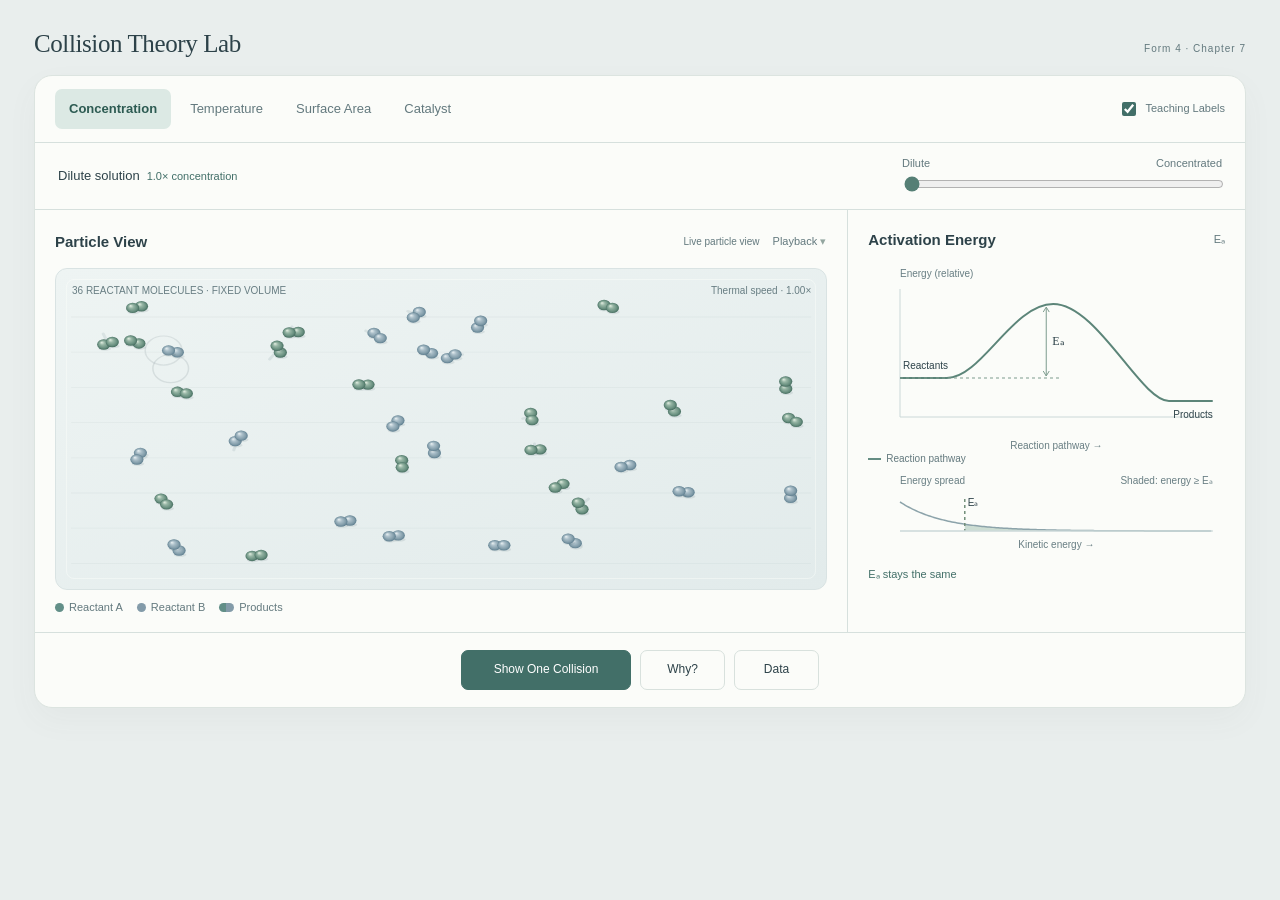
==== commit d6d781a0: "Simplify lab with on-demand teaching views" ====
--- a/index.html
+++ b/index.html
@@ -111,40 +111,45 @@
   if(!global.customElements)return;
 
   const style=`
-    :host{display:block;--ink:#2d4249;--muted:#63797e;--teal:#426f68;--edge:#d6e0dd;--panel:#fbfcf9;--soft:#eef3f0;color:var(--ink);font:14px/1.45 Inter,'Segoe UI',sans-serif;color-scheme:light}
-    *{box-sizing:border-box}button,input{font:inherit}button{cursor:pointer}button:focus-visible,input:focus-visible{outline:3px solid #799d98;outline-offset:3px}button{transition:background .18s,border-color .18s;min-height:40px}button:disabled{cursor:default;opacity:.5}h1,h2,h3,p{margin:0}h1{font:500 clamp(25px,3.1vw,39px)/1.15 Georgia,'Times New Roman',serif;letter-spacing:-.8px}h2{font-size:15px;font-weight:600}h3{font-size:13px;font-weight:600}.eyebrow{font-size:10px;letter-spacing:1.8px;font-weight:650;color:var(--teal);text-transform:uppercase}.muted{color:var(--muted)}
-    .heading{display:flex;justify-content:space-between;align-items:flex-end;gap:20px;margin-bottom:21px}.heading h1{margin:6px 0 8px}.edition{display:flex;align-items:center;gap:9px;color:var(--muted);font-size:12px;white-space:nowrap;padding-bottom:5px}.edition span{background:#dae7e2;border-radius:50%;width:7px;height:7px}.workflow{display:flex;align-items:center;gap:16px;padding:13px 0 18px;border-top:1px solid var(--edge);font-size:11px;color:var(--muted);flex-wrap:wrap}.workflow b{font-weight:500;color:var(--ink)}.workflow .arrow{color:#9cafb0}
-    .workspace{border:1px solid #dce4e0;border-radius:20px;background:var(--panel);box-shadow:0 12px 32px #5267630b;overflow:hidden}.controls{display:flex;align-items:center;justify-content:space-between;gap:16px;padding:17px 22px;border-bottom:1px solid var(--edge)}.factors{display:flex;gap:5px;flex-wrap:wrap}.factor{border:0;background:transparent;padding:9px 15px;border-radius:8px;color:var(--muted);font-size:13px}.factor[aria-pressed=true]{background:#dce9e4;color:#2d5b52;font-weight:600}.label-switch{display:flex;align-items:center;gap:7px;font-size:11px;color:var(--muted);white-space:nowrap}.label-switch input{accent-color:var(--teal);width:15px;height:15px}
-    .condition{padding:19px 24px;display:grid;grid-template-columns:minmax(200px,1fr) minmax(180px,280px);gap:30px;border-bottom:1px solid var(--edge)}.condition-top{display:flex;align-items:baseline;gap:10px;flex-wrap:wrap}.condition h2{font-size:18px;font-weight:500}.condition .muted{font-size:12px;margin-top:5px}.badge{display:inline-flex;padding:3px 8px;border-radius:5px;font-size:11px;background:#eef2ee;color:var(--teal)}.adjust{display:flex;flex-direction:column;justify-content:center;gap:5px}.range-labels{display:flex;justify-content:space-between;gap:20px;font-size:11px;color:var(--muted)}input[type=range]{width:100%;accent-color:#557f75;cursor:pointer;height:20px}.toggle{display:flex;padding:3px;background:#edf2ef;border-radius:8px}.toggle button{flex:1;border:0;background:transparent;border-radius:6px;font-size:12px;padding:6px}.toggle button[aria-pressed=true]{background:var(--panel);box-shadow:0 2px 4px #294c3810;color:var(--teal)}[hidden]{display:none!important}
-    .layout{display:grid;grid-template-columns:minmax(0,1.85fr) minmax(290px,1fr)}.left{min-width:0;padding:21px 22px 18px;border-right:1px solid var(--edge)}.panel-head{display:flex;align-items:center;justify-content:space-between;gap:10px;margin-bottom:14px}.panel-head .muted{font-size:11px}.live{font-size:10px;text-transform:uppercase;letter-spacing:1px;color:var(--teal);display:flex;align-items:center;gap:7px}.live:before{content:'';width:6px;height:6px;background:#75988e;border-radius:50%}
-    .vessel{background:linear-gradient(160deg,#eef4f3,#e2ebeb);border:1px solid #d9e3e3;border-radius:13px;position:relative;overflow:hidden}.vessel:after{content:'';position:absolute;inset:10px;border:1px solid #fdfefb6b;border-radius:8px;pointer-events:none}.particle-canvas{display:block;width:100%;aspect-ratio:1.9;min-height:225px}.vessel-label{position:absolute;top:16px;left:18px;color:#687e83;font-size:10px;letter-spacing:.6px;pointer-events:none}.speed-label{position:absolute;right:16px;top:16px;font-size:10px;color:#687e83}.legend{display:flex;align-items:center;gap:15px;flex-wrap:wrap;font-size:10px;color:var(--muted);margin:11px 0 15px}.key{display:inline-flex;gap:5px;align-items:center}.swatch{width:9px;height:9px;border-radius:50%;background:#628f88}.swatch.b{background:#839ba9}.swatch.product{width:15px;border-radius:5px;background:linear-gradient(90deg,#628f88 50%,#839ba9 50%)}.legend .sample{margin-left:auto;font-size:9px}
-    .actions{display:flex;gap:7px;align-items:center;flex-wrap:wrap}.btn{border:1px solid #d8e1dd;background:#fbfcf9;color:var(--ink);padding:8px 11px;border-radius:7px;font-size:11px;min-height:37px}.btn:hover{background:#edf3ef}.btn[aria-pressed=true]{background:#e0ebe5;border-color:#b2c9c0;color:#2f6555}.btn.primary{background:#426f68;border-color:#426f68;color:#fff}.btn.primary:hover{background:#355d57}.btn.reset{margin-left:auto;border-color:transparent;color:var(--muted)}.actions .play{min-width:73px}.mode-note{font-size:10px;color:var(--muted);margin:10px 0 0}
-    .experiment{margin-top:22px;padding-top:17px;border-top:1px solid var(--edge);display:grid;grid-template-columns:108px 1fr;gap:17px;align-items:center}.experiment canvas{width:108px;height:110px;background:#f1f5f1;border-radius:12px}.experiment .eyebrow{font-size:9px}.experiment h3{font-size:13px;font-weight:500;margin:5px 0}.experiment .observation{font:500 19px Georgia,serif;margin:4px 0;color:#456b63}.experiment small{font-size:10px;color:var(--muted)}.right{padding:21px 23px 16px;min-width:0}.energy-wrap{margin-top:6px}.energy-canvas{width:100%;height:176px;display:block}.energy-spread{width:100%;height:78px;display:block;margin:3px 0 9px}.energy-legend{display:flex;justify-content:space-between;gap:8px;font-size:10px;color:var(--muted);padding:0 0 8px}.path-key:before{content:'';display:inline-block;width:13px;border-top:2px solid #648d83;margin-right:5px;vertical-align:middle}.path-key.original:before{border-top:2px dashed #9aacae}.energy-note{font-size:11px;color:var(--teal);background:#edf3ee;padding:7px 9px;border-radius:5px}.chain{padding-top:19px;margin-top:18px;border-top:1px solid var(--edge)}.chain ol{list-style:none;padding:0;margin:13px 0 0;display:flex;flex-direction:column;gap:0}.chain li{display:flex;align-items:center;gap:10px;font-size:12px;position:relative;min-height:34px}.chain li:not(:last-child):after{content:'↓';position:absolute;left:4px;top:24px;color:#9bb2ab;font-size:10px}.chain-dot{width:13px;height:13px;flex:none;border-radius:50%;border:1px solid #a2bbb2;background:#edf3ee}.chain li:last-child .chain-dot{background:#648d81;border-color:#648d81}.chain li:last-child{color:#365f54;font-weight:600}
-    .bottom{display:grid;grid-template-columns:minmax(0,1.2fr) minmax(0,1fr);gap:25px;padding:19px 24px 17px;border-top:1px solid var(--edge);background:#f6f8f4}.meter-heading{display:flex;align-items:baseline;gap:7px;flex-wrap:wrap}.meter-heading span{font-size:10px;color:var(--muted)}.meters{margin:15px 0 9px;display:grid;gap:12px}.meter-row{display:grid;grid-template-columns:106px minmax(50px,1fr) 32px;gap:11px;align-items:center;font-size:11px}.meter-track{height:7px;background:#e1e9e5;border-radius:5px;overflow:hidden}.meter-fill{height:100%;background:#92a9b1;width:0;transition:width .2s;border-radius:5px}.meter-fill.effective{background:#648d81}.meter-value{text-align:right;font-variant-numeric:tabular-nums}.tiny{font-size:10px;color:var(--muted)}.rate-box{min-width:0}.rate-head{display:flex;justify-content:space-between;gap:10px;align-items:center}.rate-head span{font-size:10px;color:var(--muted)}.rate-canvas{display:block;width:100%;height:100px}.footer{display:flex;justify-content:space-between;gap:12px;margin-top:13px;color:#778986;font-size:10px;flex-wrap:wrap}.sr{position:absolute;width:1px;height:1px;padding:0;margin:-1px;overflow:hidden;clip:rect(0,0,0,0);white-space:nowrap;border:0}
-    .replay{margin-top:17px;border:1px solid #cddcd4;border-radius:10px;overflow:hidden;background:#f4f7f1}.replay-top{padding:12px 15px 0;display:flex;justify-content:space-between;gap:10px}.replay-top h3{font-size:12px}.replay-top button{min-height:24px;padding:0 5px;border:0;background:none;color:#637b72;font-size:11px}.replay-options{display:flex;gap:5px;flex-wrap:wrap;padding:9px 13px}.replay-options button{font-size:10px;min-height:28px;padding:4px 8px;background:transparent;border:1px solid #d2ded6;border-radius:5px;color:var(--muted)}.replay-options button[aria-pressed=true]{color:#355e50;background:#e0ecdf;border-color:#a5bea9}.replay canvas{display:block;width:100%;height:174px}.checks{display:flex;justify-content:center;gap:9px;flex-wrap:wrap;margin:0 13px 12px}.check{font-size:11px;padding:4px 9px;background:#e8eee6;border-radius:5px;color:#6c7c70}.check.pass{color:#315e47;background:#dfebdc}.check.fail{color:#805543;background:#eee3db}.replay-stage{text-align:center;font-size:12px;color:#466958;margin-bottom:12px;min-height:18px}.no-labels .teaching{visibility:hidden}.no-labels .chain{display:none}
-    @media(max-width:990px){.layout{grid-template-columns:minmax(0,1.5fr) minmax(270px,1fr)}.left,.right{padding:18px 16px}.factor{padding:8px 10px}.controls{padding:13px 16px}.legend .sample{width:100%;margin-left:0}.actions .reset{margin-left:0}.condition{padding:16px 18px}.edition{display:none}}
-    @media(max-width:750px){.layout{grid-template-columns:1fr}.left{border-right:0;border-bottom:1px solid var(--edge)}.right{display:grid;grid-template-columns:minmax(0,1fr) minmax(0,1fr);gap:20px}.chain{border-top:0;border-left:1px solid var(--edge);padding:0 0 0 20px;margin:0}.chain li{min-height:42px}.chain li:not(:last-child):after{top:31px}.bottom{grid-template-columns:1fr 1fr;gap:18px}.controls{align-items:flex-start}.label-switch{padding-top:10px}.experiment{margin-top:17px}.workflow{gap:10px;font-size:10px}.heading{margin-bottom:17px}}
-    @media(max-width:500px){.heading .muted{font-size:12px}.condition{grid-template-columns:1fr;gap:12px}.controls{flex-direction:column;gap:0}.factors{display:grid;grid-template-columns:1fr 1fr;width:100%}.label-switch{padding:9px 0 0}.right{grid-template-columns:1fr}.chain{border-left:0;border-top:1px solid var(--edge);padding:16px 0 0}.chain li{min-height:33px}.chain li:not(:last-child):after{top:23px}.bottom{grid-template-columns:1fr;gap:22px}.particle-canvas{min-height:0;aspect-ratio:1.5}.vessel-label,.speed-label{font-size:9px;top:12px}.vessel-label{left:12px}.speed-label{right:10px}.btn{font-size:10px}.actions .primary{order:3;width:100%}.workflow{gap:6px;font-size:9px}.workflow .number{display:none}.legend{gap:9px}.experiment{grid-template-columns:86px 1fr;gap:12px}.experiment canvas{width:86px;height:100px}.workspace{border-radius:13px}}
-    .vessel:has(.replay:not([hidden])){min-height:310px}.vessel>.replay{position:absolute;inset:0;z-index:2;margin:0;border:0;border-radius:12px;display:flex;flex-direction:column;background:#f1f6ef}.vessel>.replay canvas{flex:1;height:0;min-height:115px}.vessel>.replay .checks{margin-bottom:8px}.vessel>.replay .replay-stage{margin-bottom:10px}
-    @media(prefers-reduced-motion:reduce){*{transition:none!important}}
+:host{display:block;--ink:#2d4249;--muted:#63797e;--teal:#426f68;--edge:#d6e0dd;--panel:#fbfcf9;--soft:#eef3f0;color:var(--ink);font:14px/1.45 Inter,'Segoe UI',sans-serif;color-scheme:light}
+*{box-sizing:border-box}button,input,summary{font:inherit}button,summary{cursor:pointer}button{min-height:40px;transition:background .15s}button:focus-visible,input:focus-visible,summary:focus-visible{outline:3px solid #799d98;outline-offset:3px}[hidden]{display:none!important}h1,h2,h3,p{margin:0}h1{font:500 25px Georgia,serif;letter-spacing:-.4px}h2{font-size:15px;font-weight:600}h3{font-size:13px;font-weight:600}.muted,.tiny{color:var(--muted)}.tiny{font-size:11px}.heading{display:flex;align-items:baseline;justify-content:space-between;margin:0 0 17px;gap:12px}.eyebrow{font-size:10px;letter-spacing:1px;color:var(--muted)}
+.workspace{border:1px solid #dce4e0;border-radius:18px;background:var(--panel);box-shadow:0 12px 32px #5267630b;overflow:hidden}.controls{display:flex;align-items:center;justify-content:space-between;gap:16px;padding:13px 20px;border-bottom:1px solid var(--edge)}.factors{display:flex;gap:5px;flex-wrap:wrap}.factor{border:0;background:transparent;padding:8px 14px;border-radius:7px;color:var(--muted);font-size:13px}.factor[aria-pressed=true]{background:#dce9e4;color:#2d5b52;font-weight:600}.label-switch{display:flex;align-items:center;gap:6px;font-size:11px;white-space:nowrap;color:var(--muted)}.label-switch input{accent-color:var(--teal);width:14px;height:14px}
+.condition{display:grid;grid-template-columns:minmax(160px,1fr) minmax(200px,320px);align-items:center;gap:20px;padding:13px 23px;border-bottom:1px solid var(--edge)}.condition-top{display:flex;gap:7px;align-items:baseline;flex-wrap:wrap}.condition h2{font-size:13px;font-weight:500}.badge{font-size:11px;color:var(--teal)}.adjust{min-width:0}.range-labels{display:flex;justify-content:space-between;gap:12px;font-size:11px;color:var(--muted)}input[type=range]{width:100%;accent-color:#557f75;cursor:pointer;height:20px;display:block}.toggle{display:flex;padding:3px;background:#edf2ef;border-radius:7px}.toggle button{flex:1;min-height:32px;border:0;background:transparent;border-radius:5px;font-size:12px;padding:5px}.toggle button[aria-pressed=true]{background:var(--panel);color:var(--teal);box-shadow:0 2px 4px #294c3810}
+.layout{display:grid;grid-template-columns:minmax(0,2.05fr) minmax(260px,1fr)}.left{min-width:0;padding:19px 20px 16px;border-right:1px solid var(--edge)}.right{min-width:0;padding:19px 20px 16px}.panel-head{display:flex;align-items:center;justify-content:space-between;gap:10px;margin-bottom:13px}.panel-head .muted{font-size:11px}.particle-tools{display:flex;align-items:center;gap:12px}.live{font-size:10px;color:var(--muted)}.playback{position:relative}.playback>summary{font-size:11px;color:var(--muted);list-style:none;padding:5px 1px;min-height:26px}.playback>summary::-webkit-details-marker{display:none}.playback>summary:after{content:' ▾';color:#93a6a0}.playback-popover{position:absolute;z-index:5;top:100%;right:0;display:flex;flex-direction:column;gap:6px;min-width:160px;padding:10px;background:#fbfcf9;border:1px solid var(--edge);border-radius:9px;box-shadow:0 8px 24px #284d361a}.btn{border:1px solid #d8e1dd;background:#fbfcf9;color:var(--ink);padding:8px 15px;border-radius:7px;font-size:12px}.btn:hover{background:#edf3ef}.btn[aria-pressed=true],.btn[aria-expanded=true]{background:#e0ebe5;color:#2f6555;border-color:#b2c9c0}.btn.primary{background:#426f68;border-color:#426f68;color:#fff}.btn.primary:hover{background:#355d57}.playback-popover .btn{text-align:left;min-height:35px;font-size:11px;padding:6px 10px}
+.vessel{position:relative;overflow:hidden;background:linear-gradient(160deg,#eef4f3,#e2ebeb);border:1px solid #d9e3e3;border-radius:12px}.vessel:after{content:'';position:absolute;inset:10px;border:1px solid #fdfefb6b;border-radius:8px;pointer-events:none}.particle-canvas{display:block;width:100%;height:clamp(245px,28vw,320px);min-height:0}.vessel-label{position:absolute;top:15px;left:16px;font-size:10px;color:#687e83;pointer-events:none}.speed-label{position:absolute;right:15px;top:15px;font-size:10px;color:#687e83}.legend{display:flex;align-items:center;gap:14px;flex-wrap:wrap;font-size:11px;color:var(--muted);margin-top:10px}.key{display:inline-flex;align-items:center;gap:5px}.swatch{width:9px;height:9px;border-radius:50%;background:#628f88}.swatch.b{background:#839ba9}.swatch.product{width:15px;border-radius:5px;background:linear-gradient(90deg,#628f88 50%,#839ba9 50%)}
+.energy-canvas{width:100%;height:188px;display:block}.energy-spread{width:100%;height:78px;display:block;margin:7px 0 9px}.energy-legend{display:flex;justify-content:space-between;gap:8px;font-size:10px;color:var(--muted)}.path-key:before{content:'';display:inline-block;width:13px;border-top:2px solid #648d83;margin-right:5px;vertical-align:middle}.path-key.original:before{border-top:2px dashed #9aacae}.energy-note{font-size:11px;color:var(--teal);padding:7px 0 0}
+.actions{display:flex;justify-content:center;gap:9px;padding:17px 20px;border-top:1px solid var(--edge)}.actions .primary{min-width:170px}.actions .btn:not(.primary){min-width:85px}.disclosure{border-top:1px solid var(--edge);padding:20px 23px;background:#f5f8f3}.chain ol{list-style:none;margin:17px 0 0;padding:0;display:grid;grid-template-columns:repeat(4,minmax(0,1fr));gap:23px}.chain li{display:flex;align-items:flex-start;gap:8px;position:relative;font-size:13px;min-height:36px}.chain li:not(:last-child):after{content:'→';position:absolute;right:-18px;top:0;color:#8ea99c}.chain-dot{width:11px;height:11px;flex:none;align-self:flex-start;margin-top:4px;border-radius:50%;border:1px solid #a2bbb2;background:#edf3ee}.chain li:last-child{color:#365f54;font-weight:600}.chain li:last-child .chain-dot{background:#648d81;border-color:#648d81}.workflow{display:flex;gap:7px;font-size:11px;color:var(--muted);margin-top:16px;flex-wrap:wrap}.workflow b{font-weight:500}.mode-note{font-size:11px;color:var(--muted);margin-top:9px}.sample-note{font-size:11px;color:var(--muted);margin-top:14px}
+.bottom{display:grid;grid-template-columns:minmax(0,1fr) minmax(0,1fr);gap:25px}.meter-heading{display:flex;align-items:baseline;gap:7px;flex-wrap:wrap}.meter-heading span{font-size:11px;color:var(--muted)}.meters{margin:15px 0 10px;display:grid;gap:12px}.meter-row{display:grid;grid-template-columns:110px minmax(40px,1fr) 32px;gap:10px;align-items:center;font-size:11px}.meter-track{height:7px;background:#e1e9e5;border-radius:5px;overflow:hidden}.meter-fill{height:100%;background:#92a9b1;width:0;transition:width .2s;border-radius:5px}.meter-fill.effective{background:#648d81}.meter-value{text-align:right;font-variant-numeric:tabular-nums}.rate-box{min-width:0}.rate-head{display:flex;justify-content:space-between;gap:10px;align-items:center}.rate-head span{font-size:10px;color:var(--muted)}.rate-canvas{display:block;width:100%;height:112px}.experiment{display:flex;align-items:center;gap:14px;margin-top:16px;padding-top:13px;border-top:1px solid var(--edge)}.experiment canvas{width:64px;height:68px;background:#edf3ed;border-radius:8px;flex:none}.experiment h3{font-size:12px;font-weight:500}.experiment .observation{font:500 16px Georgia,serif;color:#456b63;margin-top:3px}.experiment small{font-size:10px;color:var(--muted)}.footer{display:flex;justify-content:space-between;gap:10px;margin-top:12px;color:#778986;font-size:10px;flex-wrap:wrap}
+.vessel:has(.replay:not([hidden])){min-height:315px}.vessel>.replay{position:absolute;inset:0;z-index:2;display:flex;flex-direction:column;background:#f1f6ef}.replay-top{padding:12px 13px 0;display:flex;align-items:center;justify-content:space-between;gap:10px}.replay-top h3{font-size:12px}.replay-top button{min-height:30px;padding:4px 7px;border:1px solid #d4dfd5;border-radius:5px;background:#fbfcf9;color:#456b58;font-size:11px}.replay-options{display:flex;gap:5px;flex-wrap:wrap;padding:8px 13px}.replay-options button{font-size:11px;min-height:29px;padding:4px 8px;background:transparent;border:1px solid #d2ded6;border-radius:5px;color:var(--muted)}.replay-options button[aria-pressed=true]{color:#355e50;background:#e0ecdf;border-color:#a5bea9}.replay canvas{display:block;width:100%;flex:1;height:0;min-height:115px}.checks{display:flex;justify-content:center;gap:8px;flex-wrap:wrap;margin:0 13px 8px}.check{font-size:11px;padding:4px 9px;background:#e8eee6;border-radius:5px;color:#6c7c70}.check.pass{color:#315e47;background:#dfebdc}.check.fail{color:#805543;background:#eee3db}.replay-stage{text-align:center;font-size:12px;color:#466958;margin-bottom:11px;min-height:18px}.no-labels .teaching{visibility:hidden}.sr{position:absolute;width:1px;height:1px;padding:0;margin:-1px;overflow:hidden;clip:rect(0,0,0,0);white-space:nowrap;border:0}
+@media(max-width:850px){.layout{grid-template-columns:minmax(0,1.8fr) minmax(235px,1fr)}.left,.right{padding:16px 14px}.factor{padding:7px 10px}.live{display:none}.particle-canvas{min-height:235px}.controls{padding:12px 15px}.condition{padding:12px 17px}.chain ol{gap:20px}.chain li{font-size:12px}}
+@media(max-width:650px){.layout{grid-template-columns:1fr}.left{border-right:0;border-bottom:1px solid var(--edge)}.right{display:block}.energy-canvas{height:173px}.energy-spread{height:76px}.particle-canvas{height:auto;min-height:0;aspect-ratio:1.7}.bottom{grid-template-columns:1fr;gap:21px}.condition{grid-template-columns:1fr;gap:10px}.controls{align-items:flex-start;gap:8px}.factors{display:grid;grid-template-columns:1fr 1fr}.label-switch{padding-top:9px}.chain ol{grid-template-columns:1fr;gap:14px}.chain li{min-height:24px}.chain li:not(:last-child):after{content:'↓';left:1px;right:auto;top:22px}.heading h1{font-size:23px}.heading .eyebrow{font-size:9px}.actions{padding:14px 12px;gap:7px}.actions .primary{min-width:0;flex:1}.actions .btn:not(.primary){min-width:55px}.btn{padding:8px 10px;font-size:11px}.vessel-label,.speed-label{font-size:9px}.speed-label{right:10px}.vessel-label{left:10px}.disclosure{padding:18px 16px}}
+@media(prefers-reduced-motion:reduce){*{transition:none!important}}
   `;
 
   class CollisionTheoryLab extends HTMLElement {
     constructor(){
-      super();this.attachShadow({mode:'open'});this.model=new CollisionModel();this.playing=!global.matchMedia('(prefers-reduced-motion: reduce)').matches;this.slow=false;this.labels=true;this.replay=null;this.displayEa=1.45;this.recent=[];this.frame=0;this.last=0;this.uiClock=0;this.notice='';
+      super();this.attachShadow({mode:'open'});this.model=new CollisionModel();this.playing=!global.matchMedia('(prefers-reduced-motion: reduce)').matches;this.slow=false;this.labels=true;this.replay=null;this.displayEa=1.45;this.recent=[];this.frame=0;this.last=0;this.uiClock=0;this.panel=null;this.beforeReplayPlaying=null;
       this.shadowRoot.innerHTML=`<style>${style}</style><section class="lab" aria-label="Collision theory interactive laboratory">
-      <header class="heading"><div><div class="eyebrow">Form 4 Chemistry / Chapter 07</div><h1>Why reactions speed up.</h1><p class="muted">Collision theory & activation energy</p></div><div class="edition"><span></span> Particle laboratory</div></header>
-      <div class="workflow" aria-label="Learning sequence"><span><span class="number">01 &nbsp;</span>Experiment</span><span class="arrow">→</span><b><span class="number">02 &nbsp;</span>Particle view</b><span class="arrow">→</span><span>Effective collision</span><span class="arrow">→</span><span>Reaction rate</span><span class="arrow">→</span><span>Graph</span></div>
-      <div class="workspace"><div class="controls"><div class="factors" role="group" aria-label="Select one factor">${Object.entries(FACTORS).map(([k,v])=>`<button class="factor" data-factor="${k}" aria-pressed="${k==='concentration'}">${v.title}</button>`).join('')}</div><label class="label-switch"><input id="labels" type="checkbox" checked>Teaching Labels</label></div>
-      <div class="condition"><div><div class="condition-top"><h2 id="condition-title">Dilute solution</h2><span class="badge" id="setting-value">1.0× concentration</span></div><p class="muted" id="fixed">Same volume · same temperature</p></div><div class="adjust"><label class="sr" for="factor-range" id="range-label">Reactant concentration</label><div id="range-ui"><div class="range-labels"><span id="low">Dilute</span><span id="high">Concentrated</span></div><input id="factor-range" type="range" min="0" max="100" value="0" step="1"></div><div class="toggle" id="catalyst-ui" hidden><button data-catalyst="0" aria-pressed="true">Without catalyst</button><button data-catalyst="1" aria-pressed="false">With catalyst</button></div></div></div>
-      <div class="layout"><div class="left"><div class="panel-head"><h2>Inside the reaction</h2><div class="live" id="live">Live particle view</div></div><div class="vessel"><canvas class="particle-canvas" id="particles" role="img" aria-label="Moving reactant molecules; failed collisions bounce apart and effective collisions form products."></canvas><span class="vessel-label teaching" id="vessel-label">SAME VOLUME</span><span class="speed-label teaching" id="speed">Thermal speed · 1.00×</span></div>
-      <div class="legend"><span class="key"><i class="swatch"></i>Reactant A</span><span class="key"><i class="swatch b"></i>Reactant B</span><span class="key"><i class="swatch product"></i>Products</span><span class="sample">Continuous sample · reactants replenished</span></div>
-      <div class="actions"><button class="btn play" id="play">Ⅱ Pause</button><button class="btn" id="slow" aria-pressed="false">Slow Motion</button><button class="btn primary" id="show-collision">Show One Effective Collision</button><button class="btn reset" id="reset">↺ Reset</button></div><p class="mode-note teaching" id="mode-note">A flash marks contact. Joined mixed pairs are products.</p>
-      <div class="replay" id="replay" hidden><div class="replay-top"><h3>One collision, up close</h3><button id="close-replay" aria-label="Close collision replay">Close ×</button></div><div class="replay-options" role="group" aria-label="Collision example"><button data-case="wrong" aria-pressed="false">Wrong orientation</button><button data-case="low" aria-pressed="false">Too little energy</button><button data-case="success" aria-pressed="true">Effective collision</button></div><canvas id="replay-canvas" role="img" aria-label="Step-by-step collision showing approach, energy and orientation checks, and bond rearrangement."></canvas><div class="checks"><span class="check" id="energy-check">Energy ≥ Eₐ</span><span class="check" id="orientation-check">Correct orientation</span></div><div class="replay-stage" id="replay-stage" aria-live="polite">Particles approach</div></div>
-      <div class="experiment"><canvas id="experiment" role="img" aria-label="Schematic gas-forming experiment; bubble production follows successful particle collisions."></canvas><div><div class="eyebrow">At the experiment bench</div><h3>Watch the gas forming</h3><div class="observation" id="observation">A slower stream of bubbles</div><small id="experiment-note">A gas-forming reaction · schematic</small></div></div></div>
-      <aside class="right"><section><div class="panel-head"><h2>Activation energy</h2><span class="muted">Eₐ</span></div><div class="energy-wrap"><canvas id="energy" class="energy-canvas" role="img" aria-label="Exothermic energy profile showing activation energy measured from reactants to the peak."></canvas><div class="energy-legend"><span class="path-key" id="active-path-label">Reaction pathway</span><span class="path-key original" id="original-path-label" hidden>Without catalyst</span></div><canvas class="energy-spread" id="energy-spread" role="img" aria-label="Energy distribution: the shaded tail shows the fraction with sufficient energy. Temperature widens the spread; catalyst moves the threshold lower."></canvas><div class="energy-note teaching" id="energy-note">Eₐ stays the same</div></div></section><section class="chain teaching"><h2>The cause → effect</h2><ol id="chain"></ol></section></aside></div>
-      <div class="bottom"><div><div class="meter-heading"><h2>Which collisions count?</h2><span>Last 10 simulation seconds</span></div><div class="meters"><div class="meter-row"><span>Reactant collisions</span><div class="meter-track"><div class="meter-fill" id="all-bar"></div></div><span class="meter-value" id="all-value">0</span></div><div class="meter-row"><span>Effective collisions</span><div class="meter-track"><div class="meter-fill effective" id="effective-bar"></div></div><span class="meter-value" id="effective-value">0</span></div></div><div class="tiny teaching">Only effective collisions make products.</div></div><div class="rate-box"><div class="rate-head"><h2>Reaction rate</h2><span id="rate-value">Live product trace</span></div><canvas id="rate" class="rate-canvas" role="img" aria-label="Cumulative products against simulation time. A steeper slope means a faster reaction."></canvas><div class="tiny teaching">Steeper slope → more products each second</div></div></div></div><footer class="footer"><span>7.4 &nbsp; Collision Theory</span><span>Qualitative model · illustrative particles & energies</span></footer><span class="sr" id="announcement" role="status" aria-live="polite"></span></section>`;
-      this.$=id=>this.shadowRoot.getElementById(id);this.shadowRoot.querySelector('.vessel').append(this.$('replay'));this.contexts={};this.bubbles=[];this.bind();
+<header class="heading"><h1>Collision Theory Lab</h1><span class="eyebrow">Form 4 · Chapter 7</span></header>
+<div class="workspace">
+  <div class="controls"><div class="factors" role="group" aria-label="Select one factor">${Object.entries(FACTORS).map(([k,v])=>`<button class="factor" data-factor="${k}" aria-pressed="${k==='concentration'}">${v.title}</button>`).join('')}</div><label class="label-switch"><input id="labels" type="checkbox" checked>Teaching Labels</label></div>
+  <div class="condition"><div class="condition-top"><h2 id="condition-title">Dilute solution</h2><span class="badge" id="setting-value">1.0× concentration</span></div><div class="adjust"><label class="sr" for="factor-range" id="range-label">Reactant concentration</label><div id="range-ui"><div class="range-labels"><span id="low">Dilute</span><span id="high">Concentrated</span></div><input id="factor-range" type="range" min="0" max="100" value="0" step="1"></div><div class="toggle" id="catalyst-ui" hidden><button data-catalyst="0" aria-pressed="true">Without catalyst</button><button data-catalyst="1" aria-pressed="false">With catalyst</button></div></div></div>
+  <div class="layout">
+    <section class="left"><div class="panel-head"><h2>Particle View</h2><div class="particle-tools"><span class="live" id="live">Live particle view</span><details class="playback" id="playback"><summary>Playback</summary><div class="playback-popover"><button class="btn" id="play">Ⅱ Pause</button><button class="btn" id="slow" aria-pressed="false">Slow Motion</button><button class="btn" id="reset">↺ Reset</button></div></details></div></div>
+      <div class="vessel"><canvas class="particle-canvas" id="particles" role="img" aria-label="Moving reactant molecules; failed collisions bounce apart and effective collisions form products."></canvas><span class="vessel-label teaching" id="vessel-label">SAME VOLUME</span><span class="speed-label teaching" id="speed">Thermal speed · 1.00×</span>
+        <div class="replay" id="replay" hidden><div class="replay-top"><h3>One collision, up close</h3><button id="close-replay">Back to Particle View</button></div><div class="replay-options" role="group" aria-label="Collision example"><button data-case="wrong" aria-pressed="false">Wrong Orientation</button><button data-case="low" aria-pressed="false">Too Little Energy</button><button data-case="success" aria-pressed="true">Effective Collision</button></div><canvas id="replay-canvas" role="img" aria-label="Step-by-step collision showing approach, energy and orientation checks, and bond rearrangement."></canvas><div class="checks"><span class="check" id="energy-check">Energy ≥ Eₐ</span><span class="check" id="orientation-check">Correct orientation</span></div><div class="replay-stage" id="replay-stage" aria-live="polite">Particles approach</div></div>
+      </div>
+      <div class="legend teaching"><span class="key"><i class="swatch"></i>Reactant A</span><span class="key"><i class="swatch b"></i>Reactant B</span><span class="key"><i class="swatch product"></i>Products</span></div>
+    </section>
+    <section class="right"><div class="panel-head"><h2>Activation Energy</h2><span class="muted">Eₐ</span></div><canvas id="energy" class="energy-canvas" role="img" aria-label="Exothermic energy profile showing activation energy measured from reactants to the peak."></canvas><div class="energy-legend"><span class="path-key" id="active-path-label">Reaction pathway</span><span class="path-key original" id="original-path-label" hidden>Without catalyst</span></div><canvas class="energy-spread" id="energy-spread" role="img" aria-label="Energy distribution: the shaded tail shows the fraction with sufficient energy. Temperature widens the spread; catalyst moves the threshold lower."></canvas><div class="energy-note teaching" id="energy-note">Eₐ stays the same</div></section>
+  </div>
+  <div class="actions"><button class="btn primary" id="show-collision" aria-expanded="false" aria-controls="replay">Show One Collision</button><button class="btn" id="why" aria-expanded="false" aria-controls="why-panel">Why?</button><button class="btn" id="data" aria-expanded="false" aria-controls="data-panel">Data</button></div>
+  <section class="disclosure" id="why-panel" aria-labelledby="why" hidden><div class="chain"><h2>The cause → effect</h2><ol id="chain"></ol></div><p class="tiny" id="fixed">Same volume · same temperature</p><div class="workflow" aria-label="Learning sequence"><span>Experiment</span><span>→</span><b>Particle View</b><span>→</span><span>Effective Collision</span><span>→</span><span>Reaction Rate</span><span>→</span><span>Graph</span></div><p class="mode-note" id="mode-note">A flash marks contact. Joined mixed pairs are products.</p></section>
+  <section class="disclosure" id="data-panel" aria-labelledby="data" hidden><div class="bottom"><div><div class="meter-heading"><h2>Which collisions count?</h2><span>Last 10 simulation seconds</span></div><div class="meters"><div class="meter-row"><span>Reactant collisions</span><div class="meter-track"><div class="meter-fill" id="all-bar"></div></div><span class="meter-value" id="all-value">0</span></div><div class="meter-row"><span>Effective collisions</span><div class="meter-track"><div class="meter-fill effective" id="effective-bar"></div></div><span class="meter-value" id="effective-value">0</span></div></div><div class="tiny">Only effective collisions make products.</div></div><div class="rate-box"><div class="rate-head"><h2>Reaction rate</h2><span id="rate-value">Live product trace</span></div><canvas id="rate" class="rate-canvas" role="img" aria-label="Cumulative products against simulation time. A steeper slope means a faster reaction."></canvas><div class="tiny">Steeper slope → more products each second</div></div></div><div class="experiment"><canvas id="experiment" role="img" aria-label="Schematic gas-forming experiment; bubble production follows successful particle collisions."></canvas><div><h3>At the experiment bench</h3><div class="observation" id="observation">A slower stream of bubbles</div><small id="experiment-note">A gas-forming reaction · schematic</small></div></div><div class="sample-note">Continuous sample · reactants replenished</div><footer class="footer"><span>7.4 · Collision Theory</span><span>Qualitative model · illustrative particles & energies</span></footer></section>
+</div>
+<span class="sr" id="announcement" role="status" aria-live="polite"></span>
+</section>`;
+      this.$=id=>this.shadowRoot.getElementById(id);this.contexts={};this.bubbles=[];this.bind();
     }
     connectedCallback(){if(this.frame)return;this.resizeObserver=new ResizeObserver(()=>this.resize());this.resizeObserver.observe(this);this.resize();this.updateUI();this.last=0;this.frame=requestAnimationFrame(t=>this.tick(t));}
     disconnectedCallback(){cancelAnimationFrame(this.frame);this.frame=0;this.resizeObserver?.disconnect();}
@@ -157,10 +162,14 @@
       this.$('labels').addEventListener('change',e=>{this.labels=e.target.checked;this.updateUI();this.emitState();});
       this.$('reset').addEventListener('click',()=>this.reset());
       this.$('show-collision').addEventListener('click',()=>this.showCollision('success'));
-      this.$('close-replay').addEventListener('click',()=>{this.replay=null;this.$('replay').hidden=true;this.updateUI();this.emitState();});
+      this.$('close-replay').addEventListener('click',()=>this.backToParticles());
+      this.$('why').addEventListener('click',()=>this.togglePanel('why'));
+      this.$('data').addEventListener('click',()=>this.togglePanel('data'));
+      this.$('playback').addEventListener('toggle',()=>{if(this.$('playback').open){this.panel=null;this.updateUI();this.resize();}});
       this.shadowRoot.querySelectorAll('[data-case]').forEach(b=>b.addEventListener('click',()=>this.showCollision(b.dataset.case)));
     }
     setFactor(factor,level=0){
+      if(this.replay)this.backToParticles(false);
       const previousFactor=this.model.factor,previousSolids=this.model.solids.map(s=>({...s})),previousN=this.model.n;
       this.model.configure(factor,level);this.surfaceTransition=null;
       if(factor==='surface'&&previousFactor===factor&&previousN!==this.model.n){
@@ -169,11 +178,25 @@
       this.recent=[];this.bubbles=[];this.replay=null;this.$('replay').hidden=true;this.$('factor-range').value=this.model.level*100;this.lastSampleTime=-1;this.updateMeters();this.updateUI();this.emitState();
     }
     setState(state={}){if((state.factor!==undefined&&state.factor!==this.model.factor)||(state.level!==undefined&&state.level!==this.model.level))this.setFactor(state.factor??this.model.factor,state.level??0);if(typeof state.playing==='boolean')this.playing=state.playing;if(typeof state.slow==='boolean')this.slow=state.slow;if(typeof state.labels==='boolean')this.labels=state.labels;this.updateUI();this.emitState();}
-    getState(){return {...this.model.snapshot(),playing:this.playing,slow:this.slow,labels:this.labels,replay:this.replay?.kind||null};}
-    reset(){this.playing=true;this.slow=false;this.labels=true;this.setFactor('concentration',0);this.displayEa=this.model.ea;}
+    getState(){return {...this.model.snapshot(),playing:this.playing,slow:this.slow,labels:this.labels,replay:this.replay?.kind||null,panel:this.panel};}
+    reset(){this.replay=null;this.beforeReplayPlaying=null;this.panel=null;this.$('playback').open=false;this.playing=true;this.slow=false;this.labels=true;this.setFactor('concentration',0);this.displayEa=this.model.ea;}
     emitState(){this.dispatchEvent(new CustomEvent('lab-state-change',{detail:this.getState(),bubbles:true,composed:true}));}
-    showCollision(kind='success'){if(!['success','wrong','low'].includes(kind))throw new RangeError('Unknown collision example');this.replay={kind,time:0,stage:''};this.playing=true;this.$('replay').hidden=false;this.shadowRoot.querySelectorAll('[data-case]').forEach(b=>b.setAttribute('aria-pressed',String(b.dataset.case===kind)));this.updateUI();this.resize();this.emitState();}
+    showCollision(kind='success'){if(!['success','wrong','low'].includes(kind))throw new RangeError('Unknown collision example');if(!this.replay)this.beforeReplayPlaying=this.playing;this.panel=null;this.$('playback').open=false;this.replay={kind,time:0,stage:''};this.playing=true;this.$('replay').hidden=false;this.shadowRoot.querySelectorAll('[data-case]').forEach(b=>b.setAttribute('aria-pressed',String(b.dataset.case===kind)));this.updateUI();this.resize();this.emitState();}
+    backToParticles(emit=true){
+      this.replay=null;this.$('replay').hidden=true;
+      if(this.beforeReplayPlaying!==null)this.playing=this.beforeReplayPlaying;
+      this.beforeReplayPlaying=null;this.updateUI();this.resize();if(emit)this.emitState();
+    }
+    setPanel(panel){
+      if(this.replay)this.backToParticles(false);
+      this.panel=panel;this.updateUI();this.resize();this.emitState();
+    }
+    togglePanel(panel){this.$('playback').open=false;this.setPanel(this.panel===panel?null:panel);}
     updateUI(){
+      this.$('why-panel').hidden=this.panel!=='why';this.$('data-panel').hidden=this.panel!=='data';
+      this.$('why').setAttribute('aria-expanded',String(this.panel==='why'));
+      this.$('data').setAttribute('aria-expanded',String(this.panel==='data'));
+      this.$('show-collision').setAttribute('aria-expanded',String(Boolean(this.replay)));
       const m=this.model,f=FACTORS[m.factor],up=m.factor==='surface'?m.n>1:m.factor==='catalyst'?m.ea<1:m.factor==='concentration'?m.count>36:m.level>0,cat=m.factor==='catalyst';
       this.shadowRoot.querySelectorAll('[data-factor]').forEach(b=>b.setAttribute('aria-pressed',String(b.dataset.factor===m.factor)));
       this.shadowRoot.querySelectorAll('[data-catalyst]').forEach(b=>b.setAttribute('aria-pressed',String(+b.dataset.catalyst===(m.level>=.5?1:0))));
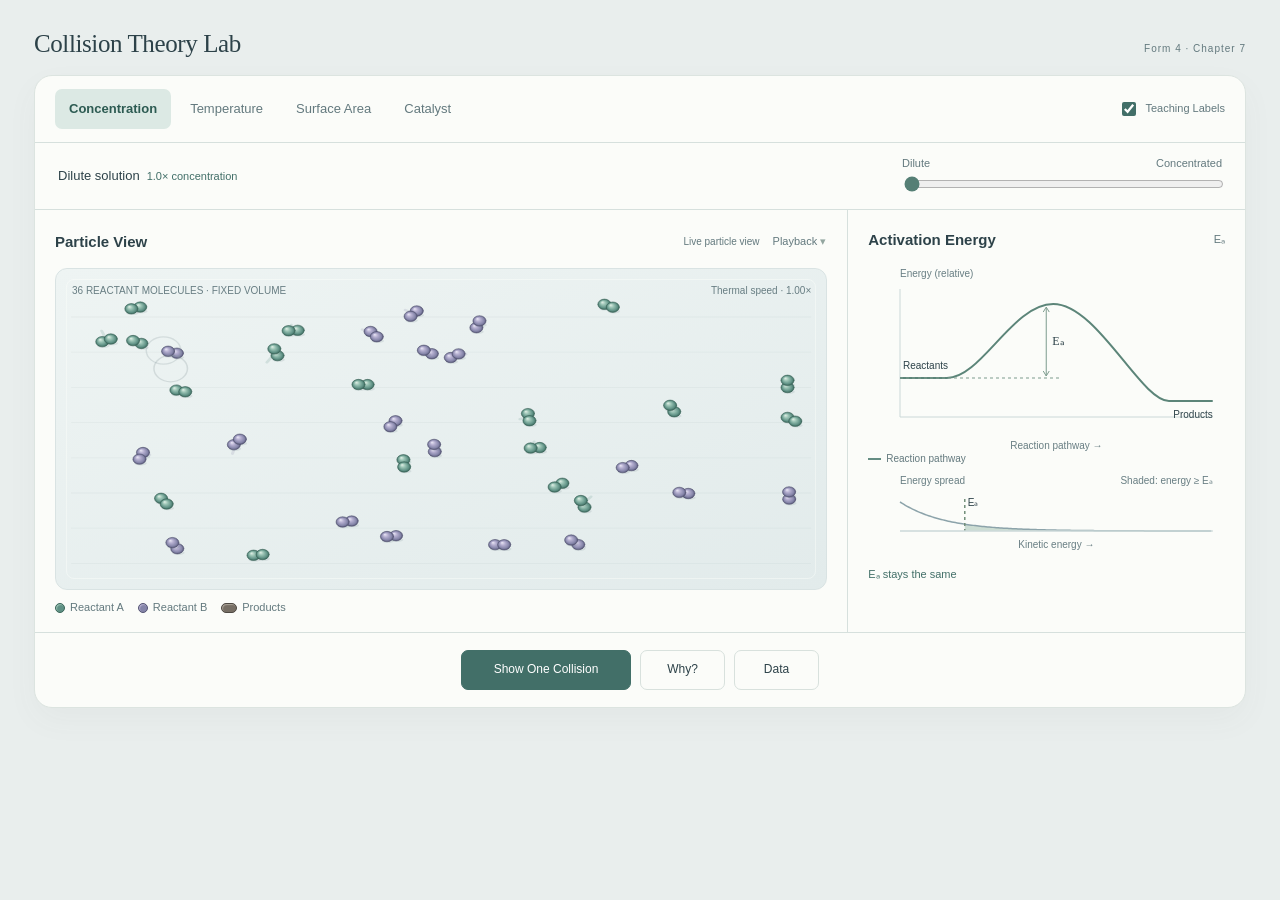
==== commit ff9c30a5: "Improve reactant and product colour contrast" ====
--- a/index.html
+++ b/index.html
@@ -21,6 +21,15 @@
   const lerp = (a, b, t) => a + (b - a) * t;
   const ease = t => { t = clamp(t, 0, 1); return t * t * (3 - 2 * t); };
   const COLORS = { ink:'#2d4249',muted:'#687e83',teal:'#628f88',lightTeal:'#bad4c9',blue:'#839ba9',lightBlue:'#d1e0e5',clay:'#ba9382',line:'#cbd8d8',white:'#fbfcf9',pale:'#eef4f1',sand:'#c2a77d' };
+  // Species display colours: teal A, violet-blue B, and warm-grey bonded products.
+  const PARTICLE_PALETTES = [
+    {highlight:'#d7e9df',light:'#9ac3b4',body:'#5f9185',edge:'#3b665a'},
+    {highlight:'#e2dff0',light:'#b5afd0',body:'#8585a9',edge:'#555574'},
+    {highlight:'#ded9d0',light:'#aaa297',body:'#766e64',edge:'#4e4943'}
+  ];
+  const rgb = hex => [1,3,5].map(i=>parseInt(hex.slice(i,i+2),16));
+  const colourMix = (from,to,t) => `rgb(${rgb(from).map((v,i)=>Math.round(lerp(v,rgb(to)[i],t))).join(',')})`;
+  const colourAlpha = (hex,alpha) => `rgba(${rgb(hex).join(',')},${alpha})`;
   const FACTORS = {
     concentration:{title:'Concentration',low:'Dilute',high:'Concentrated',control:'Reactant concentration',fixed:'Same volume · same temperature',steps:['More particles in the same volume','More collisions each second','More effective collisions','Faster reaction'],base:['Fewer particles in the same volume','Fewer collisions each second','Fewer effective collisions','Slower reaction']},
     temperature:{title:'Temperature',low:'Cooler',high:'Hotter',control:'Temperature',fixed:'Same particle number · same Eₐ',steps:['Particles move faster','More collisions have energy ≥ Eₐ','More effective collisions','Faster reaction'],base:['Particles move more slowly','Fewer collisions have energy ≥ Eₐ','Fewer effective collisions','Slower reaction']},
@@ -116,7 +125,7 @@
 .workspace{border:1px solid #dce4e0;border-radius:18px;background:var(--panel);box-shadow:0 12px 32px #5267630b;overflow:hidden}.controls{display:flex;align-items:center;justify-content:space-between;gap:16px;padding:13px 20px;border-bottom:1px solid var(--edge)}.factors{display:flex;gap:5px;flex-wrap:wrap}.factor{border:0;background:transparent;padding:8px 14px;border-radius:7px;color:var(--muted);font-size:13px}.factor[aria-pressed=true]{background:#dce9e4;color:#2d5b52;font-weight:600}.label-switch{display:flex;align-items:center;gap:6px;font-size:11px;white-space:nowrap;color:var(--muted)}.label-switch input{accent-color:var(--teal);width:14px;height:14px}
 .condition{display:grid;grid-template-columns:minmax(160px,1fr) minmax(200px,320px);align-items:center;gap:20px;padding:13px 23px;border-bottom:1px solid var(--edge)}.condition-top{display:flex;gap:7px;align-items:baseline;flex-wrap:wrap}.condition h2{font-size:13px;font-weight:500}.badge{font-size:11px;color:var(--teal)}.adjust{min-width:0}.range-labels{display:flex;justify-content:space-between;gap:12px;font-size:11px;color:var(--muted)}input[type=range]{width:100%;accent-color:#557f75;cursor:pointer;height:20px;display:block}.toggle{display:flex;padding:3px;background:#edf2ef;border-radius:7px}.toggle button{flex:1;min-height:32px;border:0;background:transparent;border-radius:5px;font-size:12px;padding:5px}.toggle button[aria-pressed=true]{background:var(--panel);color:var(--teal);box-shadow:0 2px 4px #294c3810}
 .layout{display:grid;grid-template-columns:minmax(0,2.05fr) minmax(260px,1fr)}.left{min-width:0;padding:19px 20px 16px;border-right:1px solid var(--edge)}.right{min-width:0;padding:19px 20px 16px}.panel-head{display:flex;align-items:center;justify-content:space-between;gap:10px;margin-bottom:13px}.panel-head .muted{font-size:11px}.particle-tools{display:flex;align-items:center;gap:12px}.live{font-size:10px;color:var(--muted)}.playback{position:relative}.playback>summary{font-size:11px;color:var(--muted);list-style:none;padding:5px 1px;min-height:26px}.playback>summary::-webkit-details-marker{display:none}.playback>summary:after{content:' ▾';color:#93a6a0}.playback-popover{position:absolute;z-index:5;top:100%;right:0;display:flex;flex-direction:column;gap:6px;min-width:160px;padding:10px;background:#fbfcf9;border:1px solid var(--edge);border-radius:9px;box-shadow:0 8px 24px #284d361a}.btn{border:1px solid #d8e1dd;background:#fbfcf9;color:var(--ink);padding:8px 15px;border-radius:7px;font-size:12px}.btn:hover{background:#edf3ef}.btn[aria-pressed=true],.btn[aria-expanded=true]{background:#e0ebe5;color:#2f6555;border-color:#b2c9c0}.btn.primary{background:#426f68;border-color:#426f68;color:#fff}.btn.primary:hover{background:#355d57}.playback-popover .btn{text-align:left;min-height:35px;font-size:11px;padding:6px 10px}
-.vessel{position:relative;overflow:hidden;background:linear-gradient(160deg,#eef4f3,#e2ebeb);border:1px solid #d9e3e3;border-radius:12px}.vessel:after{content:'';position:absolute;inset:10px;border:1px solid #fdfefb6b;border-radius:8px;pointer-events:none}.particle-canvas{display:block;width:100%;height:clamp(245px,28vw,320px);min-height:0}.vessel-label{position:absolute;top:15px;left:16px;font-size:10px;color:#687e83;pointer-events:none}.speed-label{position:absolute;right:15px;top:15px;font-size:10px;color:#687e83}.legend{display:flex;align-items:center;gap:14px;flex-wrap:wrap;font-size:11px;color:var(--muted);margin-top:10px}.key{display:inline-flex;align-items:center;gap:5px}.swatch{width:9px;height:9px;border-radius:50%;background:#628f88}.swatch.b{background:#839ba9}.swatch.product{width:15px;border-radius:5px;background:linear-gradient(90deg,#628f88 50%,#839ba9 50%)}
+.vessel{position:relative;overflow:hidden;background:linear-gradient(160deg,#eef4f3,#e2ebeb);border:1px solid #d9e3e3;border-radius:12px}.vessel:after{content:'';position:absolute;inset:10px;border:1px solid #fdfefb6b;border-radius:8px;pointer-events:none}.particle-canvas{display:block;width:100%;height:clamp(245px,28vw,320px);min-height:0}.vessel-label{position:absolute;top:15px;left:16px;font-size:10px;color:#687e83;pointer-events:none}.speed-label{position:absolute;right:15px;top:15px;font-size:10px;color:#687e83}.legend{display:flex;align-items:center;gap:14px;flex-wrap:wrap;font-size:11px;color:var(--muted);margin-top:10px}.key{display:inline-flex;align-items:center;gap:5px}.swatch{width:10px;height:10px;border-radius:50%;background:${PARTICLE_PALETTES[0].body};border:1px solid ${PARTICLE_PALETTES[0].edge};box-shadow:inset 1px 1px 1px ${PARTICLE_PALETTES[0].light}}.swatch.b{background:${PARTICLE_PALETTES[1].body};border-color:${PARTICLE_PALETTES[1].edge};box-shadow:inset 1px 1px 1px ${PARTICLE_PALETTES[1].light}}.swatch.product{width:16px;border-radius:5px;background:${PARTICLE_PALETTES[2].body};border-color:${PARTICLE_PALETTES[2].edge};box-shadow:inset 1px 1px 1px ${PARTICLE_PALETTES[2].light}}
 .energy-canvas{width:100%;height:188px;display:block}.energy-spread{width:100%;height:78px;display:block;margin:7px 0 9px}.energy-legend{display:flex;justify-content:space-between;gap:8px;font-size:10px;color:var(--muted)}.path-key:before{content:'';display:inline-block;width:13px;border-top:2px solid #648d83;margin-right:5px;vertical-align:middle}.path-key.original:before{border-top:2px dashed #9aacae}.energy-note{font-size:11px;color:var(--teal);padding:7px 0 0}
 .actions{display:flex;justify-content:center;gap:9px;padding:17px 20px;border-top:1px solid var(--edge)}.actions .primary{min-width:170px}.actions .btn:not(.primary){min-width:85px}.disclosure{border-top:1px solid var(--edge);padding:20px 23px;background:#f5f8f3}.chain ol{list-style:none;margin:17px 0 0;padding:0;display:grid;grid-template-columns:repeat(4,minmax(0,1fr));gap:23px}.chain li{display:flex;align-items:flex-start;gap:8px;position:relative;font-size:13px;min-height:36px}.chain li:not(:last-child):after{content:'→';position:absolute;right:-18px;top:0;color:#8ea99c}.chain-dot{width:11px;height:11px;flex:none;align-self:flex-start;margin-top:4px;border-radius:50%;border:1px solid #a2bbb2;background:#edf3ee}.chain li:last-child{color:#365f54;font-weight:600}.chain li:last-child .chain-dot{background:#648d81;border-color:#648d81}.workflow{display:flex;gap:7px;font-size:11px;color:var(--muted);margin-top:16px;flex-wrap:wrap}.workflow b{font-weight:500}.mode-note{font-size:11px;color:var(--muted);margin-top:9px}.sample-note{font-size:11px;color:var(--muted);margin-top:14px}
 .bottom{display:grid;grid-template-columns:minmax(0,1fr) minmax(0,1fr);gap:25px}.meter-heading{display:flex;align-items:baseline;gap:7px;flex-wrap:wrap}.meter-heading span{font-size:11px;color:var(--muted)}.meters{margin:15px 0 10px;display:grid;gap:12px}.meter-row{display:grid;grid-template-columns:110px minmax(40px,1fr) 32px;gap:10px;align-items:center;font-size:11px}.meter-track{height:7px;background:#e1e9e5;border-radius:5px;overflow:hidden}.meter-fill{height:100%;background:#92a9b1;width:0;transition:width .2s;border-radius:5px}.meter-fill.effective{background:#648d81}.meter-value{text-align:right;font-variant-numeric:tabular-nums}.rate-box{min-width:0}.rate-head{display:flex;justify-content:space-between;gap:10px;align-items:center}.rate-head span{font-size:10px;color:var(--muted)}.rate-canvas{display:block;width:100%;height:112px}.experiment{display:flex;align-items:center;gap:14px;margin-top:16px;padding-top:13px;border-top:1px solid var(--edge)}.experiment canvas{width:64px;height:68px;background:#edf3ed;border-radius:8px;flex:none}.experiment h3{font-size:12px;font-weight:500}.experiment .observation{font:500 16px Georgia,serif;color:#456b63;margin-top:3px}.experiment small{font-size:10px;color:var(--muted)}.footer{display:flex;justify-content:space-between;gap:10px;margin-top:12px;color:#778986;font-size:10px;flex-wrap:wrap}
@@ -144,7 +153,7 @@
     <section class="right"><div class="panel-head"><h2>Activation Energy</h2><span class="muted">Eₐ</span></div><canvas id="energy" class="energy-canvas" role="img" aria-label="Exothermic energy profile showing activation energy measured from reactants to the peak."></canvas><div class="energy-legend"><span class="path-key" id="active-path-label">Reaction pathway</span><span class="path-key original" id="original-path-label" hidden>Without catalyst</span></div><canvas class="energy-spread" id="energy-spread" role="img" aria-label="Energy distribution: the shaded tail shows the fraction with sufficient energy. Temperature widens the spread; catalyst moves the threshold lower."></canvas><div class="energy-note teaching" id="energy-note">Eₐ stays the same</div></section>
   </div>
   <div class="actions"><button class="btn primary" id="show-collision" aria-expanded="false" aria-controls="replay">Show One Collision</button><button class="btn" id="why" aria-expanded="false" aria-controls="why-panel">Why?</button><button class="btn" id="data" aria-expanded="false" aria-controls="data-panel">Data</button></div>
-  <section class="disclosure" id="why-panel" aria-labelledby="why" hidden><div class="chain"><h2>The cause → effect</h2><ol id="chain"></ol></div><p class="tiny" id="fixed">Same volume · same temperature</p><div class="workflow" aria-label="Learning sequence"><span>Experiment</span><span>→</span><b>Particle View</b><span>→</span><span>Effective Collision</span><span>→</span><span>Reaction Rate</span><span>→</span><span>Graph</span></div><p class="mode-note" id="mode-note">A flash marks contact. Joined mixed pairs are products.</p></section>
+  <section class="disclosure" id="why-panel" aria-labelledby="why" hidden><div class="chain"><h2>The cause → effect</h2><ol id="chain"></ol></div><p class="tiny" id="fixed">Same volume · same temperature</p><div class="workflow" aria-label="Learning sequence"><span>Experiment</span><span>→</span><b>Particle View</b><span>→</span><span>Effective Collision</span><span>→</span><span>Reaction Rate</span><span>→</span><span>Graph</span></div><p class="mode-note" id="mode-note">A flash marks contact. Dark bonded pairs are products.</p></section>
   <section class="disclosure" id="data-panel" aria-labelledby="data" hidden><div class="bottom"><div><div class="meter-heading"><h2>Which collisions count?</h2><span>Last 10 simulation seconds</span></div><div class="meters"><div class="meter-row"><span>Reactant collisions</span><div class="meter-track"><div class="meter-fill" id="all-bar"></div></div><span class="meter-value" id="all-value">0</span></div><div class="meter-row"><span>Effective collisions</span><div class="meter-track"><div class="meter-fill effective" id="effective-bar"></div></div><span class="meter-value" id="effective-value">0</span></div></div><div class="tiny">Only effective collisions make products.</div></div><div class="rate-box"><div class="rate-head"><h2>Reaction rate</h2><span id="rate-value">Live product trace</span></div><canvas id="rate" class="rate-canvas" role="img" aria-label="Cumulative products against simulation time. A steeper slope means a faster reaction."></canvas><div class="tiny">Steeper slope → more products each second</div></div></div><div class="experiment"><canvas id="experiment" role="img" aria-label="Schematic gas-forming experiment; bubble production follows successful particle collisions."></canvas><div><h3>At the experiment bench</h3><div class="observation" id="observation">A slower stream of bubbles</div><small id="experiment-note">A gas-forming reaction · schematic</small></div></div><div class="sample-note">Continuous sample · reactants replenished</div><footer class="footer"><span>7.4 · Collision Theory</span><span>Qualitative model · illustrative particles & energies</span></footer></section>
 </div>
 <span class="sr" id="announcement" role="status" aria-live="polite"></span>
@@ -210,7 +219,7 @@
       this.$('observation').textContent=up?'A faster stream of bubbles':'A slower stream of bubbles';
       this.$('experiment-note').textContent=m.factor==='surface'?'Same mass of solid · more exposed area':m.factor==='catalyst'?'Same temperature · an alternative pathway':'A gas-forming reaction · schematic';
       this.$('play').textContent=this.playing?'Ⅱ Pause':'▷ Play';this.$('play').setAttribute('aria-label',this.playing?'Pause animation':'Play animation');this.$('slow').setAttribute('aria-pressed',String(this.slow));this.$('slow').textContent=this.slow?'Slow Motion · ¼×':'Slow Motion';this.$('labels').checked=this.labels;this.shadowRoot.querySelector('.lab').classList.toggle('no-labels',!this.labels);this.$('live').textContent=this.replay?'Collision close-up':this.playing?(this.slow?'Slow motion':'Live particle view'):'Paused';
-      this.$('mode-note').textContent=this.replay?'Main sample held while the collision replays.':'A flash marks contact. Joined mixed pairs are products.';
+      this.$('mode-note').textContent=this.replay?'Main sample held while the collision replays.':'A flash marks contact. Dark bonded pairs are products.';
       this.$('announcement').textContent=`${f.title}: ${this.$('setting-value').textContent}. ${this.$('energy-note').textContent}.`;
     }
     resize(){for(const id of ['particles','energy','energy-spread','rate','experiment','replay-canvas']){const canvas=this.$(id),r=canvas.getBoundingClientRect();if(!r.width||!r.height)continue;const dpr=Math.min(global.devicePixelRatio||1,2);canvas.width=Math.round(r.width*dpr);canvas.height=Math.round(r.height*dpr);const ctx=canvas.getContext('2d');ctx.setTransform(dpr,0,0,dpr,0,0);this.contexts[id]={ctx,w:r.width,h:r.height};}this.draw();}
@@ -223,20 +232,21 @@
       this.uiClock+=dt;if(this.uiClock>.15){this.updateMeters();this.uiClock=0;}this.draw();this.frame=requestAnimationFrame(t=>this.tick(t));}
     updateMeters(){const m=this.model;this.recent=this.recent.filter(e=>m.time-e.time<=10);const all=this.recent.length,good=this.recent.filter(e=>e.effective).length,scale=Math.max(25,all);this.$('all-bar').style.width=100*all/scale+'%';this.$('effective-bar').style.width=100*good/scale+'%';this.$('all-value').textContent=all;this.$('effective-value').textContent=good;this.$('rate-value').textContent=`${m.effective*2} products · ${m.time.toFixed(1)} s`;}
     clear(id){const c=this.contexts[id];if(!c)return null;c.ctx.clearRect(0,0,c.w,c.h);return c;}
-    atom(ctx,x,y,r,type,alpha=1){
+    atom(ctx,x,y,r,type,alpha=1,productMix=0){
       ctx.save();ctx.globalAlpha=alpha;ctx.fillStyle='#485e6520';ctx.beginPath();ctx.ellipse(x+1,y+r*.8,r*.95,r*.4,0,0,TAU);ctx.fill();
-      const g=ctx.createRadialGradient(x-r*.32,y-r*.4,r*.06,x,y,r);g.addColorStop(0,type===0?'#d8e6d9':'#e0e9ec');g.addColorStop(.33,type===0?'#96b5a4':'#abbfc9');g.addColorStop(.77,type===0?'#688f7f':'#819ca9');g.addColorStop(1,type===0?'#476e60':'#5f7f90');ctx.fillStyle=g;ctx.beginPath();ctx.arc(x,y,r,0,TAU);ctx.fill();ctx.restore();
-    }
-    bond(ctx,x1,y1,x2,y2,width=4,alpha=1){ctx.save();ctx.globalAlpha=alpha;ctx.lineWidth=width;ctx.lineCap='round';ctx.strokeStyle='#738d84';ctx.beginPath();ctx.moveTo(x1,y1);ctx.lineTo(x2,y2);ctx.stroke();ctx.restore();}
-    molecule(ctx,x,y,angle,type,r=6,gap=9,alpha=1){const dx=Math.cos(angle)*gap,dy=Math.sin(angle)*gap;this.bond(ctx,x-dx/2,y-dy/2,x+dx/2,y+dy/2,r*.75,alpha);this.atom(ctx,x-dx/2,y-dy/2,r,type,alpha);this.atom(ctx,x+dx/2,y+dy/2,r,type,alpha);}
-    cube(ctx,s){const {x,y,side}=s,d=side*.22;ctx.save();ctx.fillStyle='#526b7320';ctx.beginPath();ctx.ellipse(x+side*.65,y+side+5,side*.7,side*.16,0,0,TAU);ctx.fill();ctx.fillStyle='#c2d0d5';ctx.fillRect(x,y,side,side);ctx.fillStyle='#d9e1e3';ctx.beginPath();ctx.moveTo(x,y);ctx.lineTo(x+d,y-d);ctx.lineTo(x+side+d,y-d);ctx.lineTo(x+side,y);ctx.closePath();ctx.fill();ctx.fillStyle='#9db1bb';ctx.beginPath();ctx.moveTo(x+side,y);ctx.lineTo(x+side+d,y-d);ctx.lineTo(x+side+d,y+side-d);ctx.lineTo(x+side,y+side);ctx.closePath();ctx.fill();const sites=Math.max(2,Math.round(side/18));for(let i=0;i<sites;i++)for(let j=0;j<sites;j++){const px=x+(i+.5)*side/sites,py=y+(j+.5)*side/sites;this.atom(ctx,px,py,Math.min(3.5,side/10),1,.65);}ctx.restore();}
+      const palette=PARTICLE_PALETTES[type],product=PARTICLE_PALETTES[2],tone=key=>productMix?colourMix(palette[key],product[key],productMix):palette[key];
+      const g=ctx.createRadialGradient(x-r*.32,y-r*.4,r*.06,x,y,r);g.addColorStop(0,tone('highlight'));g.addColorStop(.33,tone('light'));g.addColorStop(.77,tone('body'));g.addColorStop(1,tone('edge'));ctx.fillStyle=g;ctx.beginPath();ctx.arc(x,y,r,0,TAU);ctx.fill();ctx.strokeStyle=tone('edge');ctx.lineWidth=Math.max(.65,r*.065);ctx.stroke();ctx.restore();
+    }
+    bond(ctx,x1,y1,x2,y2,width=4,alpha=1,type=0){ctx.save();ctx.globalAlpha=alpha;ctx.lineWidth=width;ctx.lineCap='round';ctx.strokeStyle=PARTICLE_PALETTES[type].edge;ctx.beginPath();ctx.moveTo(x1,y1);ctx.lineTo(x2,y2);ctx.stroke();ctx.restore();}
+    molecule(ctx,x,y,angle,type,r=6,gap=9,alpha=1){const dx=Math.cos(angle)*gap,dy=Math.sin(angle)*gap;this.bond(ctx,x-dx/2,y-dy/2,x+dx/2,y+dy/2,r*.75,alpha,type);this.atom(ctx,x-dx/2,y-dy/2,r,type,alpha);this.atom(ctx,x+dx/2,y+dy/2,r,type,alpha);}
+    cube(ctx,s){const {x,y,side}=s,d=side*.22;ctx.save();ctx.fillStyle='#526b7320';ctx.beginPath();ctx.ellipse(x+side*.65,y+side+5,side*.7,side*.16,0,0,TAU);ctx.fill();ctx.fillStyle=PARTICLE_PALETTES[1].light;ctx.fillRect(x,y,side,side);ctx.fillStyle=PARTICLE_PALETTES[1].highlight;ctx.beginPath();ctx.moveTo(x,y);ctx.lineTo(x+d,y-d);ctx.lineTo(x+side+d,y-d);ctx.lineTo(x+side,y);ctx.closePath();ctx.fill();ctx.fillStyle=PARTICLE_PALETTES[1].body;ctx.beginPath();ctx.moveTo(x+side,y);ctx.lineTo(x+side+d,y-d);ctx.lineTo(x+side+d,y+side-d);ctx.lineTo(x+side,y+side);ctx.closePath();ctx.fill();const sites=Math.max(2,Math.round(side/18));for(let i=0;i<sites;i++)for(let j=0;j<sites;j++){const px=x+(i+.5)*side/sites,py=y+(j+.5)*side/sites;this.atom(ctx,px,py,Math.min(3.5,side/10),1,.65);}ctx.restore();}
     draw(){this.drawParticles();this.drawEnergy();this.drawEnergySpread();this.drawRate();this.drawExperiment();if(this.replay)this.drawReplay();}
     drawParticles(){const c=this.clear('particles');if(!c)return;const {ctx,w,h}=c;ctx.save();ctx.scale(w/W,h/H);ctx.strokeStyle='#9eafb023';ctx.lineWidth=1;for(let y=60;y<H;y+=44){ctx.beginPath();ctx.moveTo(15,y);ctx.lineTo(W-15,y);ctx.stroke();}for(let i=0;i<this.model.solids.length;i++){
         const s=this.model.solids[i],transition=this.surfaceTransition;
         if(transition){const t=ease(transition.time/.85),old=transition.from[Math.floor(i*transition.from.length/this.model.solids.length)]||s;this.cube(ctx,{side:s.side,x:lerp(old.x+(old.side-s.side)/2,s.x,t),y:lerp(old.y+(old.side-s.side)/2,s.y,t)});}else this.cube(ctx,s);
       }
-      for(const p of this.model.particles){const speed=Math.hypot(p.vx,p.vy),tail=clamp(speed*.11,4,29);ctx.strokeStyle='#718f9428';ctx.lineWidth=3;ctx.lineCap='round';ctx.beginPath();ctx.moveTo(p.x,p.y);ctx.lineTo(p.x-p.vx/speed*tail,p.y-p.vy/speed*tail);ctx.stroke();this.molecule(ctx,p.x,p.y,p.angle,p.type,6.5,9,p.cooldown>.25?.55:1);}
-      for(const e of this.model.effects){const a=e.age;if(!e.effective){ctx.strokeStyle=`rgba(138,153,158,${Math.max(0,1-a/.48)*.6})`;ctx.lineWidth=1.5;ctx.beginPath();ctx.arc(e.x,e.y,8+a*32,0,TAU);ctx.stroke();continue;}ctx.strokeStyle=`rgba(102,142,114,${Math.max(0,1-a)*.65})`;ctx.lineWidth=2;ctx.beginPath();ctx.arc(e.x,e.y,10+a*30,0,TAU);ctx.stroke();for(const sign of [-1,1]){const y=e.y+sign*(8+a*28),x=e.x+a*14,alpha=Math.min(1,(1.15-a)*2);this.bond(ctx,x-5,y,x+5,y,4,alpha);this.atom(ctx,x-5,y,6.5,0,alpha);this.atom(ctx,x+5,y,6.5,1,alpha);}}
+      for(const p of this.model.particles){const speed=Math.hypot(p.vx,p.vy),tail=clamp(speed*.11,4,29);ctx.strokeStyle=colourAlpha(PARTICLE_PALETTES[p.type].body,.18);ctx.lineWidth=3;ctx.lineCap='round';ctx.beginPath();ctx.moveTo(p.x,p.y);ctx.lineTo(p.x-p.vx/speed*tail,p.y-p.vy/speed*tail);ctx.stroke();this.molecule(ctx,p.x,p.y,p.angle,p.type,6.5,9,p.cooldown>.25?.55:1);}
+      for(const e of this.model.effects){const a=e.age;if(!e.effective){ctx.strokeStyle=`rgba(138,153,158,${Math.max(0,1-a/.48)*.6})`;ctx.lineWidth=1.5;ctx.beginPath();ctx.arc(e.x,e.y,8+a*32,0,TAU);ctx.stroke();continue;}ctx.strokeStyle=colourAlpha(PARTICLE_PALETTES[2].body,Math.max(0,1-a)*.65);ctx.lineWidth=2;ctx.beginPath();ctx.arc(e.x,e.y,10+a*30,0,TAU);ctx.stroke();for(const sign of [-1,1]){const y=e.y+sign*(8+a*28),x=e.x+a*14,alpha=Math.min(1,(1.15-a)*2);this.bond(ctx,x-5,y,x+5,y,4,alpha,2);this.atom(ctx,x-5,y,6.5,2,alpha);this.atom(ctx,x+5,y,6.5,2,alpha);}}
       ctx.restore();}
     drawEnergy(){const c=this.clear('energy');if(!c)return;const {ctx,w,h}=c,left=32,right=w-12,base=h-39,react=base-35,prod=base-12,peak=react-this.displayEa*51,peakX=left+(right-left)*.49;
       ctx.font='10px "Segoe UI",sans-serif';ctx.fillStyle=COLORS.muted;ctx.fillText('Energy (relative)',left,13);ctx.strokeStyle=COLORS.line;ctx.lineWidth=1;ctx.beginPath();ctx.moveTo(left,25);ctx.lineTo(left,base+4);ctx.lineTo(right,base+4);ctx.stroke();
@@ -259,13 +269,13 @@
     }
     drawRate(){const c=this.clear('rate');if(!c)return;const {ctx,w,h}=c,m=this.model,left=30,right=w-9,top=17,bottom=h-20,points=m.series,maxX=Math.max(10,m.time),minX=Math.max(0,maxX-60),minY=points[0]?.products||0,maxY=Math.max(minY+8,...points.map(p=>p.products));
       const x=t=>left+(t-minX)/(maxX-minX)*(right-left),y=v=>bottom-(v-minY)/(maxY-minY)*(bottom-top);ctx.font='9px "Segoe UI",sans-serif';ctx.fillStyle=COLORS.muted;ctx.fillText('Products',left,10);ctx.strokeStyle=COLORS.line;ctx.lineWidth=1;ctx.beginPath();ctx.moveTo(left,top);ctx.lineTo(left,bottom);ctx.lineTo(right,bottom);ctx.stroke();ctx.textAlign='right';ctx.fillText(String(minY),left-6,bottom+3);ctx.fillText(String(maxY),left-6,top+3);ctx.textAlign='left';ctx.fillText(minX.toFixed(0),left,bottom+13);ctx.textAlign='right';ctx.fillText(maxX.toFixed(0)+' s',right,bottom+13);ctx.textAlign='center';ctx.fillText('Simulation time',(left+right)/2,bottom+13);ctx.textAlign='left';ctx.save();ctx.beginPath();ctx.rect(left,top,right-left,bottom-top);ctx.clip();ctx.strokeStyle='#5c8579';ctx.lineWidth=2;ctx.lineJoin='round';ctx.beginPath();points.forEach((p,i)=>{if(i===0)ctx.moveTo(x(p.time),y(p.products));else{ctx.lineTo(x(p.time),y(points[i-1].products));ctx.lineTo(x(p.time),y(p.products));}});ctx.lineTo(x(m.time),y(m.effective*2));ctx.stroke();ctx.restore();}
-    drawExperiment(){const c=this.clear('experiment');if(!c)return;const {ctx,w,h}=c;ctx.save();ctx.scale(w/108,h/110);ctx.fillStyle='#b9ccc638';ctx.beginPath();ctx.ellipse(54,94,36,8,0,0,TAU);ctx.fill();ctx.fillStyle='#c1d8d3a0';ctx.beginPath();ctx.moveTo(34,55);ctx.lineTo(21,85);ctx.quadraticCurveTo(21,91,29,91);ctx.lineTo(79,91);ctx.quadraticCurveTo(87,91,87,85);ctx.lineTo(74,55);ctx.closePath();ctx.fill();ctx.strokeStyle='#809b9a';ctx.lineWidth=1.6;ctx.beginPath();ctx.moveTo(43,18);ctx.lineTo(43,36);ctx.lineTo(20,84);ctx.quadraticCurveTo(17,94,30,94);ctx.lineTo(79,94);ctx.quadraticCurveTo(91,94,88,84);ctx.lineTo(65,36);ctx.lineTo(65,18);ctx.stroke();ctx.beginPath();ctx.ellipse(54,18,11,3,0,0,TAU);ctx.stroke();ctx.strokeStyle='#b2c5c0';ctx.beginPath();ctx.ellipse(54,55,20,3,0,0,Math.PI);ctx.stroke();for(const b of this.bubbles){ctx.strokeStyle='#6c9a9190';ctx.beginPath();ctx.arc(b.x+Math.sin(b.age*4)*3,83-b.age*20,2+Math.min(b.age,2),0,TAU);ctx.stroke();}if(this.model.factor==='surface'){const n=this.model.n;for(let i=0;i<n*2;i++){ctx.fillStyle='#869fa9';ctx.fillRect(32+i*40/(n*2),85-(i%2)*3,13/n,7/n+2);}}ctx.restore();}
+    drawExperiment(){const c=this.clear('experiment');if(!c)return;const {ctx,w,h}=c;ctx.save();ctx.scale(w/108,h/110);ctx.fillStyle='#b9ccc638';ctx.beginPath();ctx.ellipse(54,94,36,8,0,0,TAU);ctx.fill();ctx.fillStyle='#c1d8d3a0';ctx.beginPath();ctx.moveTo(34,55);ctx.lineTo(21,85);ctx.quadraticCurveTo(21,91,29,91);ctx.lineTo(79,91);ctx.quadraticCurveTo(87,91,87,85);ctx.lineTo(74,55);ctx.closePath();ctx.fill();ctx.strokeStyle='#809b9a';ctx.lineWidth=1.6;ctx.beginPath();ctx.moveTo(43,18);ctx.lineTo(43,36);ctx.lineTo(20,84);ctx.quadraticCurveTo(17,94,30,94);ctx.lineTo(79,94);ctx.quadraticCurveTo(91,94,88,84);ctx.lineTo(65,36);ctx.lineTo(65,18);ctx.stroke();ctx.beginPath();ctx.ellipse(54,18,11,3,0,0,TAU);ctx.stroke();ctx.strokeStyle='#b2c5c0';ctx.beginPath();ctx.ellipse(54,55,20,3,0,0,Math.PI);ctx.stroke();for(const b of this.bubbles){ctx.strokeStyle=colourAlpha(PARTICLE_PALETTES[2].body,.56);ctx.beginPath();ctx.arc(b.x+Math.sin(b.age*4)*3,83-b.age*20,2+Math.min(b.age,2),0,TAU);ctx.stroke();}if(this.model.factor==='surface'){const n=this.model.n;for(let i=0;i<n*2;i++){ctx.fillStyle=PARTICLE_PALETTES[1].body;ctx.fillRect(32+i*40/(n*2),85-(i%2)*3,13/n,7/n+2);}}ctx.restore();}
     drawReplay(){const c=this.clear('replay-canvas');if(!c)return;const {ctx,w,h}=c,r=this.replay,t=r.time,success=r.kind==='success',low=r.kind==='low',cx=w/2,cy=h/2-6,spacing=Math.min(112,w*.31),contact=r.kind==='wrong'?16.8:12.5,approach=ease(t/1.8),check=t>=1.8,transform=ease((t-3.6)/1.3),separate=ease((t-4.9)/1.5),xA=cx-lerp(spacing,contact,approach),xB=cx+lerp(spacing,contact,approach),radius=12;
       ctx.font='10px "Segoe UI",sans-serif';ctx.fillStyle=COLORS.muted;ctx.textAlign='right';ctx.fillText('Energy',cx-62,18);ctx.textAlign='left';ctx.fillStyle='#dce6da';ctx.fillRect(cx-52,13,104,5);ctx.fillStyle=low?'#b49b80':'#789f82';ctx.fillRect(cx-52,13,low?29:95,5);ctx.strokeStyle='#728c79';ctx.lineWidth=1;ctx.beginPath();ctx.moveTo(cx+10,9);ctx.lineTo(cx+10,23);ctx.stroke();ctx.fillStyle=COLORS.ink;ctx.fillText('Eₐ',cx+15,10);
       ctx.strokeStyle='#d5e1d3';ctx.lineWidth=1;ctx.setLineDash([3,5]);ctx.beginPath();ctx.moveTo(18,cy);ctx.lineTo(w-18,cy);ctx.stroke();ctx.setLineDash([]);
-      if(!success||t<3.6){const back=!success?ease((t-3.6)/1.8)*spacing*.65:0;this.molecule(ctx,xA-back,cy,Math.PI/2,0,radius,28);this.molecule(ctx,xB+back,cy,r.kind==='wrong'?0:Math.PI/2,1,radius,28);if(t<1.8){ctx.strokeStyle='#6c8d80';ctx.lineWidth=1.6;for(const sign of [-1,1]){const xx=cx+sign*(spacing*.48);ctx.beginPath();ctx.moveTo(xx+sign*13,cy+36);ctx.lineTo(xx-sign*5,cy+36);ctx.lineTo(xx,cy+32);ctx.moveTo(xx-sign*5,cy+36);ctx.lineTo(xx,cy+40);ctx.stroke();}}}
-      else {const dx=lerp(12.5,14,transform),dy=lerp(14,22,transform)+separate*19;this.bond(ctx,cx-dx,cy-dy,cx-dx,cy+dy,5,1-transform);this.bond(ctx,cx+dx,cy-dy,cx+dx,cy+dy,5,1-transform);this.bond(ctx,cx-dx,cy-dy,cx+dx,cy-dy,5,transform);this.bond(ctx,cx-dx,cy+dy,cx+dx,cy+dy,5,transform);for(const sign of [-1,1]){this.atom(ctx,cx-dx,cy+sign*dy,radius,0);this.atom(ctx,cx+dx,cy+sign*dy,radius,1);}}
-      if(check&&t<3.6){ctx.strokeStyle='#a8bca580';ctx.lineWidth=1.5;ctx.beginPath();ctx.ellipse(cx,cy,53,39,0,0,TAU);ctx.stroke();}
+      if(!success||t<3.6){const back=!success?ease((t-3.6)/1.8)*spacing*.65:0;this.molecule(ctx,xA-back,cy,Math.PI/2,0,radius,28);this.molecule(ctx,xB+back,cy,r.kind==='wrong'?0:Math.PI/2,1,radius,28);if(t<1.8){ctx.lineWidth=1.6;for(const sign of [-1,1]){ctx.strokeStyle=PARTICLE_PALETTES[sign===-1?0:1].body;const xx=cx+sign*(spacing*.48);ctx.beginPath();ctx.moveTo(xx+sign*13,cy+36);ctx.lineTo(xx-sign*5,cy+36);ctx.lineTo(xx,cy+32);ctx.moveTo(xx-sign*5,cy+36);ctx.lineTo(xx,cy+40);ctx.stroke();}}}
+      else {const dx=lerp(12.5,14,transform),dy=lerp(14,22,transform)+separate*19;this.bond(ctx,cx-dx,cy-dy,cx-dx,cy+dy,5,1-transform,0);this.bond(ctx,cx+dx,cy-dy,cx+dx,cy+dy,5,1-transform,1);this.bond(ctx,cx-dx,cy-dy,cx+dx,cy-dy,5,transform,2);this.bond(ctx,cx-dx,cy+dy,cx+dx,cy+dy,5,transform,2);for(const sign of [-1,1]){this.atom(ctx,cx-dx,cy+sign*dy,radius,0,1,transform);this.atom(ctx,cx+dx,cy+sign*dy,radius,1,1,transform);}}
+      if(check&&t<3.6){ctx.strokeStyle=colourAlpha(PARTICLE_PALETTES[2].body,.38);ctx.lineWidth=1.5;ctx.beginPath();ctx.ellipse(cx,cy,53,39,0,0,TAU);ctx.stroke();}
       ctx.font='10px "Segoe UI",sans-serif';ctx.fillStyle=COLORS.muted;ctx.textAlign='center';if(t<3.6){ctx.fillText('Reactant A',xA,cy-48);ctx.fillText('Reactant B',xB,cy-48);}else if(success)ctx.fillText('New bonds · products',cx,h-9);else ctx.fillText('Reactants separate unchanged',cx,h-12);ctx.textAlign='left';
       const stage=t<1.8?'Particles approach':t<2.3?'Collision':t<3.6?'Check energy + orientation':success?(t<4.9?'Old bonds break · new bonds form':'Products form'):low?'Energy below Eₐ → no reaction':'Wrong orientation → no reaction';
       if(stage!==r.stage){r.stage=stage;this.$('replay-stage').textContent=stage;const e=this.$('energy-check'),o=this.$('orientation-check');e.className='check'+(check?(low?' fail':' pass'):'');o.className='check'+(check?(r.kind==='wrong'?' fail':' pass'):'');e.textContent=check?(low?'× Energy < Eₐ':'✓ Energy ≥ Eₐ'):'Energy ≥ Eₐ';o.textContent=check?(r.kind==='wrong'?'× Wrong orientation':'✓ Correct orientation'):'Correct orientation';}
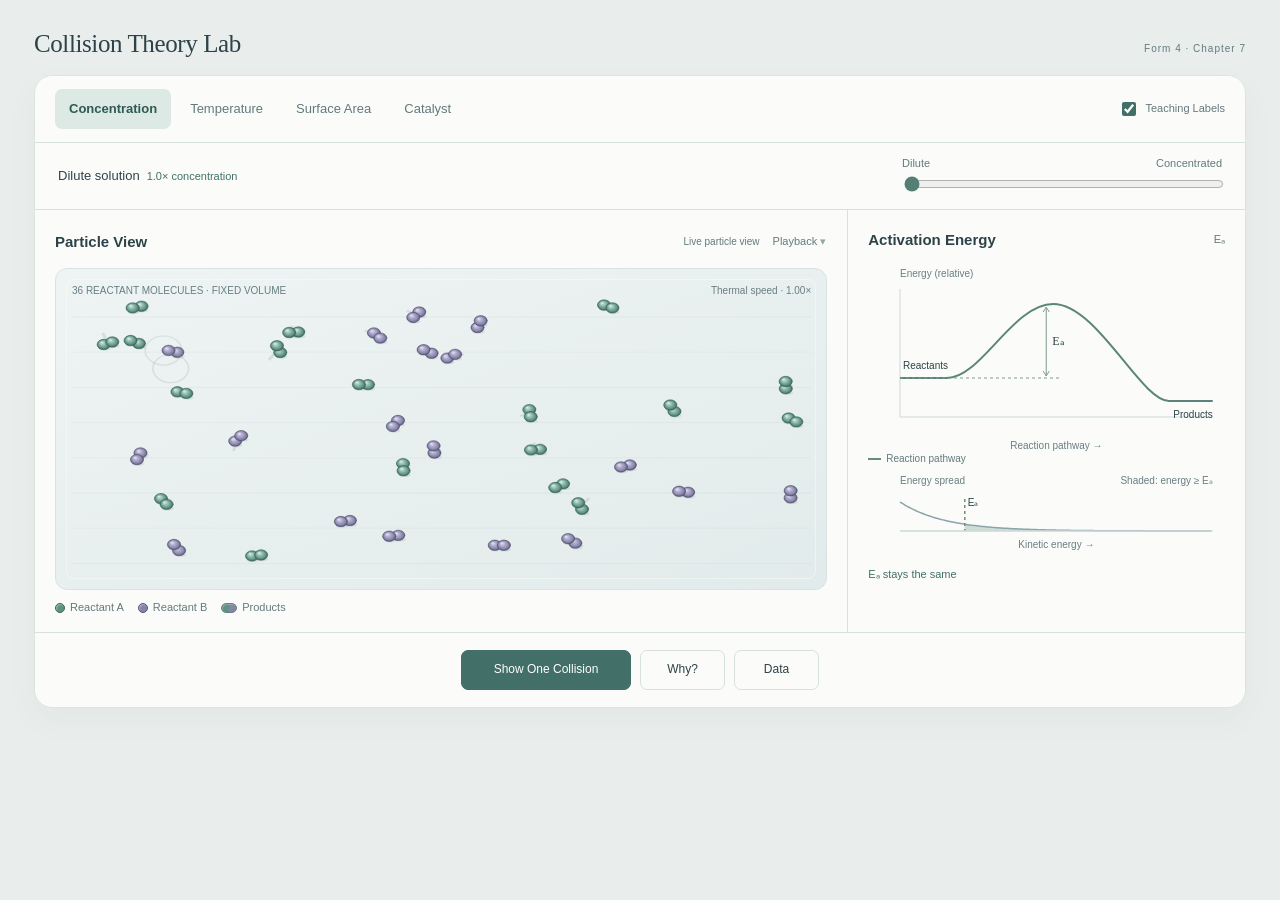
==== commit d1120f79: "Preserve atom colours when products form" ====
--- a/index.html
+++ b/index.html
@@ -21,14 +21,13 @@
   const lerp = (a, b, t) => a + (b - a) * t;
   const ease = t => { t = clamp(t, 0, 1); return t * t * (3 - 2 * t); };
   const COLORS = { ink:'#2d4249',muted:'#687e83',teal:'#628f88',lightTeal:'#bad4c9',blue:'#839ba9',lightBlue:'#d1e0e5',clay:'#ba9382',line:'#cbd8d8',white:'#fbfcf9',pale:'#eef4f1',sand:'#c2a77d' };
-  // Species display colours: teal A, violet-blue B, and warm-grey bonded products.
+  // Atom colours persist through bond rearrangement; neutral tones mark bonds/contact.
   const PARTICLE_PALETTES = [
     {highlight:'#d7e9df',light:'#9ac3b4',body:'#5f9185',edge:'#3b665a'},
     {highlight:'#e2dff0',light:'#b5afd0',body:'#8585a9',edge:'#555574'},
     {highlight:'#ded9d0',light:'#aaa297',body:'#766e64',edge:'#4e4943'}
   ];
   const rgb = hex => [1,3,5].map(i=>parseInt(hex.slice(i,i+2),16));
-  const colourMix = (from,to,t) => `rgb(${rgb(from).map((v,i)=>Math.round(lerp(v,rgb(to)[i],t))).join(',')})`;
   const colourAlpha = (hex,alpha) => `rgba(${rgb(hex).join(',')},${alpha})`;
   const FACTORS = {
     concentration:{title:'Concentration',low:'Dilute',high:'Concentrated',control:'Reactant concentration',fixed:'Same volume · same temperature',steps:['More particles in the same volume','More collisions each second','More effective collisions','Faster reaction'],base:['Fewer particles in the same volume','Fewer collisions each second','Fewer effective collisions','Slower reaction']},
@@ -125,7 +124,7 @@
 .workspace{border:1px solid #dce4e0;border-radius:18px;background:var(--panel);box-shadow:0 12px 32px #5267630b;overflow:hidden}.controls{display:flex;align-items:center;justify-content:space-between;gap:16px;padding:13px 20px;border-bottom:1px solid var(--edge)}.factors{display:flex;gap:5px;flex-wrap:wrap}.factor{border:0;background:transparent;padding:8px 14px;border-radius:7px;color:var(--muted);font-size:13px}.factor[aria-pressed=true]{background:#dce9e4;color:#2d5b52;font-weight:600}.label-switch{display:flex;align-items:center;gap:6px;font-size:11px;white-space:nowrap;color:var(--muted)}.label-switch input{accent-color:var(--teal);width:14px;height:14px}
 .condition{display:grid;grid-template-columns:minmax(160px,1fr) minmax(200px,320px);align-items:center;gap:20px;padding:13px 23px;border-bottom:1px solid var(--edge)}.condition-top{display:flex;gap:7px;align-items:baseline;flex-wrap:wrap}.condition h2{font-size:13px;font-weight:500}.badge{font-size:11px;color:var(--teal)}.adjust{min-width:0}.range-labels{display:flex;justify-content:space-between;gap:12px;font-size:11px;color:var(--muted)}input[type=range]{width:100%;accent-color:#557f75;cursor:pointer;height:20px;display:block}.toggle{display:flex;padding:3px;background:#edf2ef;border-radius:7px}.toggle button{flex:1;min-height:32px;border:0;background:transparent;border-radius:5px;font-size:12px;padding:5px}.toggle button[aria-pressed=true]{background:var(--panel);color:var(--teal);box-shadow:0 2px 4px #294c3810}
 .layout{display:grid;grid-template-columns:minmax(0,2.05fr) minmax(260px,1fr)}.left{min-width:0;padding:19px 20px 16px;border-right:1px solid var(--edge)}.right{min-width:0;padding:19px 20px 16px}.panel-head{display:flex;align-items:center;justify-content:space-between;gap:10px;margin-bottom:13px}.panel-head .muted{font-size:11px}.particle-tools{display:flex;align-items:center;gap:12px}.live{font-size:10px;color:var(--muted)}.playback{position:relative}.playback>summary{font-size:11px;color:var(--muted);list-style:none;padding:5px 1px;min-height:26px}.playback>summary::-webkit-details-marker{display:none}.playback>summary:after{content:' ▾';color:#93a6a0}.playback-popover{position:absolute;z-index:5;top:100%;right:0;display:flex;flex-direction:column;gap:6px;min-width:160px;padding:10px;background:#fbfcf9;border:1px solid var(--edge);border-radius:9px;box-shadow:0 8px 24px #284d361a}.btn{border:1px solid #d8e1dd;background:#fbfcf9;color:var(--ink);padding:8px 15px;border-radius:7px;font-size:12px}.btn:hover{background:#edf3ef}.btn[aria-pressed=true],.btn[aria-expanded=true]{background:#e0ebe5;color:#2f6555;border-color:#b2c9c0}.btn.primary{background:#426f68;border-color:#426f68;color:#fff}.btn.primary:hover{background:#355d57}.playback-popover .btn{text-align:left;min-height:35px;font-size:11px;padding:6px 10px}
-.vessel{position:relative;overflow:hidden;background:linear-gradient(160deg,#eef4f3,#e2ebeb);border:1px solid #d9e3e3;border-radius:12px}.vessel:after{content:'';position:absolute;inset:10px;border:1px solid #fdfefb6b;border-radius:8px;pointer-events:none}.particle-canvas{display:block;width:100%;height:clamp(245px,28vw,320px);min-height:0}.vessel-label{position:absolute;top:15px;left:16px;font-size:10px;color:#687e83;pointer-events:none}.speed-label{position:absolute;right:15px;top:15px;font-size:10px;color:#687e83}.legend{display:flex;align-items:center;gap:14px;flex-wrap:wrap;font-size:11px;color:var(--muted);margin-top:10px}.key{display:inline-flex;align-items:center;gap:5px}.swatch{width:10px;height:10px;border-radius:50%;background:${PARTICLE_PALETTES[0].body};border:1px solid ${PARTICLE_PALETTES[0].edge};box-shadow:inset 1px 1px 1px ${PARTICLE_PALETTES[0].light}}.swatch.b{background:${PARTICLE_PALETTES[1].body};border-color:${PARTICLE_PALETTES[1].edge};box-shadow:inset 1px 1px 1px ${PARTICLE_PALETTES[1].light}}.swatch.product{width:16px;border-radius:5px;background:${PARTICLE_PALETTES[2].body};border-color:${PARTICLE_PALETTES[2].edge};box-shadow:inset 1px 1px 1px ${PARTICLE_PALETTES[2].light}}
+.vessel{position:relative;overflow:hidden;background:linear-gradient(160deg,#eef4f3,#e2ebeb);border:1px solid #d9e3e3;border-radius:12px}.vessel:after{content:'';position:absolute;inset:10px;border:1px solid #fdfefb6b;border-radius:8px;pointer-events:none}.particle-canvas{display:block;width:100%;height:clamp(245px,28vw,320px);min-height:0}.vessel-label{position:absolute;top:15px;left:16px;font-size:10px;color:#687e83;pointer-events:none}.speed-label{position:absolute;right:15px;top:15px;font-size:10px;color:#687e83}.legend{display:flex;align-items:center;gap:14px;flex-wrap:wrap;font-size:11px;color:var(--muted);margin-top:10px}.key{display:inline-flex;align-items:center;gap:5px}.swatch{width:10px;height:10px;border-radius:50%;background:${PARTICLE_PALETTES[0].body};border:1px solid ${PARTICLE_PALETTES[0].edge};box-shadow:inset 1px 1px 1px ${PARTICLE_PALETTES[0].light}}.swatch.b{background:${PARTICLE_PALETTES[1].body};border-color:${PARTICLE_PALETTES[1].edge};box-shadow:inset 1px 1px 1px ${PARTICLE_PALETTES[1].light}}.swatch.product{width:16px;border-radius:5px;background:linear-gradient(90deg,${PARTICLE_PALETTES[0].body} 50%,${PARTICLE_PALETTES[1].body} 50%);border-color:#687e83;box-shadow:inset 1px 1px 1px #ffffff40}
 .energy-canvas{width:100%;height:188px;display:block}.energy-spread{width:100%;height:78px;display:block;margin:7px 0 9px}.energy-legend{display:flex;justify-content:space-between;gap:8px;font-size:10px;color:var(--muted)}.path-key:before{content:'';display:inline-block;width:13px;border-top:2px solid #648d83;margin-right:5px;vertical-align:middle}.path-key.original:before{border-top:2px dashed #9aacae}.energy-note{font-size:11px;color:var(--teal);padding:7px 0 0}
 .actions{display:flex;justify-content:center;gap:9px;padding:17px 20px;border-top:1px solid var(--edge)}.actions .primary{min-width:170px}.actions .btn:not(.primary){min-width:85px}.disclosure{border-top:1px solid var(--edge);padding:20px 23px;background:#f5f8f3}.chain ol{list-style:none;margin:17px 0 0;padding:0;display:grid;grid-template-columns:repeat(4,minmax(0,1fr));gap:23px}.chain li{display:flex;align-items:flex-start;gap:8px;position:relative;font-size:13px;min-height:36px}.chain li:not(:last-child):after{content:'→';position:absolute;right:-18px;top:0;color:#8ea99c}.chain-dot{width:11px;height:11px;flex:none;align-self:flex-start;margin-top:4px;border-radius:50%;border:1px solid #a2bbb2;background:#edf3ee}.chain li:last-child{color:#365f54;font-weight:600}.chain li:last-child .chain-dot{background:#648d81;border-color:#648d81}.workflow{display:flex;gap:7px;font-size:11px;color:var(--muted);margin-top:16px;flex-wrap:wrap}.workflow b{font-weight:500}.mode-note{font-size:11px;color:var(--muted);margin-top:9px}.sample-note{font-size:11px;color:var(--muted);margin-top:14px}
 .bottom{display:grid;grid-template-columns:minmax(0,1fr) minmax(0,1fr);gap:25px}.meter-heading{display:flex;align-items:baseline;gap:7px;flex-wrap:wrap}.meter-heading span{font-size:11px;color:var(--muted)}.meters{margin:15px 0 10px;display:grid;gap:12px}.meter-row{display:grid;grid-template-columns:110px minmax(40px,1fr) 32px;gap:10px;align-items:center;font-size:11px}.meter-track{height:7px;background:#e1e9e5;border-radius:5px;overflow:hidden}.meter-fill{height:100%;background:#92a9b1;width:0;transition:width .2s;border-radius:5px}.meter-fill.effective{background:#648d81}.meter-value{text-align:right;font-variant-numeric:tabular-nums}.rate-box{min-width:0}.rate-head{display:flex;justify-content:space-between;gap:10px;align-items:center}.rate-head span{font-size:10px;color:var(--muted)}.rate-canvas{display:block;width:100%;height:112px}.experiment{display:flex;align-items:center;gap:14px;margin-top:16px;padding-top:13px;border-top:1px solid var(--edge)}.experiment canvas{width:64px;height:68px;background:#edf3ed;border-radius:8px;flex:none}.experiment h3{font-size:12px;font-weight:500}.experiment .observation{font:500 16px Georgia,serif;color:#456b63;margin-top:3px}.experiment small{font-size:10px;color:var(--muted)}.footer{display:flex;justify-content:space-between;gap:10px;margin-top:12px;color:#778986;font-size:10px;flex-wrap:wrap}
@@ -153,7 +152,7 @@
     <section class="right"><div class="panel-head"><h2>Activation Energy</h2><span class="muted">Eₐ</span></div><canvas id="energy" class="energy-canvas" role="img" aria-label="Exothermic energy profile showing activation energy measured from reactants to the peak."></canvas><div class="energy-legend"><span class="path-key" id="active-path-label">Reaction pathway</span><span class="path-key original" id="original-path-label" hidden>Without catalyst</span></div><canvas class="energy-spread" id="energy-spread" role="img" aria-label="Energy distribution: the shaded tail shows the fraction with sufficient energy. Temperature widens the spread; catalyst moves the threshold lower."></canvas><div class="energy-note teaching" id="energy-note">Eₐ stays the same</div></section>
   </div>
   <div class="actions"><button class="btn primary" id="show-collision" aria-expanded="false" aria-controls="replay">Show One Collision</button><button class="btn" id="why" aria-expanded="false" aria-controls="why-panel">Why?</button><button class="btn" id="data" aria-expanded="false" aria-controls="data-panel">Data</button></div>
-  <section class="disclosure" id="why-panel" aria-labelledby="why" hidden><div class="chain"><h2>The cause → effect</h2><ol id="chain"></ol></div><p class="tiny" id="fixed">Same volume · same temperature</p><div class="workflow" aria-label="Learning sequence"><span>Experiment</span><span>→</span><b>Particle View</b><span>→</span><span>Effective Collision</span><span>→</span><span>Reaction Rate</span><span>→</span><span>Graph</span></div><p class="mode-note" id="mode-note">A flash marks contact. Dark bonded pairs are products.</p></section>
+  <section class="disclosure" id="why-panel" aria-labelledby="why" hidden><div class="chain"><h2>The cause → effect</h2><ol id="chain"></ol></div><p class="tiny" id="fixed">Same volume · same temperature</p><div class="workflow" aria-label="Learning sequence"><span>Experiment</span><span>→</span><b>Particle View</b><span>→</span><span>Effective Collision</span><span>→</span><span>Reaction Rate</span><span>→</span><span>Graph</span></div><p class="mode-note" id="mode-note">A flash marks contact. Joined teal–violet pairs are products.</p></section>
   <section class="disclosure" id="data-panel" aria-labelledby="data" hidden><div class="bottom"><div><div class="meter-heading"><h2>Which collisions count?</h2><span>Last 10 simulation seconds</span></div><div class="meters"><div class="meter-row"><span>Reactant collisions</span><div class="meter-track"><div class="meter-fill" id="all-bar"></div></div><span class="meter-value" id="all-value">0</span></div><div class="meter-row"><span>Effective collisions</span><div class="meter-track"><div class="meter-fill effective" id="effective-bar"></div></div><span class="meter-value" id="effective-value">0</span></div></div><div class="tiny">Only effective collisions make products.</div></div><div class="rate-box"><div class="rate-head"><h2>Reaction rate</h2><span id="rate-value">Live product trace</span></div><canvas id="rate" class="rate-canvas" role="img" aria-label="Cumulative products against simulation time. A steeper slope means a faster reaction."></canvas><div class="tiny">Steeper slope → more products each second</div></div></div><div class="experiment"><canvas id="experiment" role="img" aria-label="Schematic gas-forming experiment; bubble production follows successful particle collisions."></canvas><div><h3>At the experiment bench</h3><div class="observation" id="observation">A slower stream of bubbles</div><small id="experiment-note">A gas-forming reaction · schematic</small></div></div><div class="sample-note">Continuous sample · reactants replenished</div><footer class="footer"><span>7.4 · Collision Theory</span><span>Qualitative model · illustrative particles & energies</span></footer></section>
 </div>
 <span class="sr" id="announcement" role="status" aria-live="polite"></span>
@@ -219,7 +218,7 @@
       this.$('observation').textContent=up?'A faster stream of bubbles':'A slower stream of bubbles';
       this.$('experiment-note').textContent=m.factor==='surface'?'Same mass of solid · more exposed area':m.factor==='catalyst'?'Same temperature · an alternative pathway':'A gas-forming reaction · schematic';
       this.$('play').textContent=this.playing?'Ⅱ Pause':'▷ Play';this.$('play').setAttribute('aria-label',this.playing?'Pause animation':'Play animation');this.$('slow').setAttribute('aria-pressed',String(this.slow));this.$('slow').textContent=this.slow?'Slow Motion · ¼×':'Slow Motion';this.$('labels').checked=this.labels;this.shadowRoot.querySelector('.lab').classList.toggle('no-labels',!this.labels);this.$('live').textContent=this.replay?'Collision close-up':this.playing?(this.slow?'Slow motion':'Live particle view'):'Paused';
-      this.$('mode-note').textContent=this.replay?'Main sample held while the collision replays.':'A flash marks contact. Dark bonded pairs are products.';
+      this.$('mode-note').textContent=this.replay?'Main sample held while the collision replays.':'A flash marks contact. Joined teal–violet pairs are products.';
       this.$('announcement').textContent=`${f.title}: ${this.$('setting-value').textContent}. ${this.$('energy-note').textContent}.`;
     }
     resize(){for(const id of ['particles','energy','energy-spread','rate','experiment','replay-canvas']){const canvas=this.$(id),r=canvas.getBoundingClientRect();if(!r.width||!r.height)continue;const dpr=Math.min(global.devicePixelRatio||1,2);canvas.width=Math.round(r.width*dpr);canvas.height=Math.round(r.height*dpr);const ctx=canvas.getContext('2d');ctx.setTransform(dpr,0,0,dpr,0,0);this.contexts[id]={ctx,w:r.width,h:r.height};}this.draw();}
@@ -232,9 +231,9 @@
       this.uiClock+=dt;if(this.uiClock>.15){this.updateMeters();this.uiClock=0;}this.draw();this.frame=requestAnimationFrame(t=>this.tick(t));}
     updateMeters(){const m=this.model;this.recent=this.recent.filter(e=>m.time-e.time<=10);const all=this.recent.length,good=this.recent.filter(e=>e.effective).length,scale=Math.max(25,all);this.$('all-bar').style.width=100*all/scale+'%';this.$('effective-bar').style.width=100*good/scale+'%';this.$('all-value').textContent=all;this.$('effective-value').textContent=good;this.$('rate-value').textContent=`${m.effective*2} products · ${m.time.toFixed(1)} s`;}
     clear(id){const c=this.contexts[id];if(!c)return null;c.ctx.clearRect(0,0,c.w,c.h);return c;}
-    atom(ctx,x,y,r,type,alpha=1,productMix=0){
+    atom(ctx,x,y,r,type,alpha=1){
       ctx.save();ctx.globalAlpha=alpha;ctx.fillStyle='#485e6520';ctx.beginPath();ctx.ellipse(x+1,y+r*.8,r*.95,r*.4,0,0,TAU);ctx.fill();
-      const palette=PARTICLE_PALETTES[type],product=PARTICLE_PALETTES[2],tone=key=>productMix?colourMix(palette[key],product[key],productMix):palette[key];
+      const palette=PARTICLE_PALETTES[type],tone=key=>palette[key];
       const g=ctx.createRadialGradient(x-r*.32,y-r*.4,r*.06,x,y,r);g.addColorStop(0,tone('highlight'));g.addColorStop(.33,tone('light'));g.addColorStop(.77,tone('body'));g.addColorStop(1,tone('edge'));ctx.fillStyle=g;ctx.beginPath();ctx.arc(x,y,r,0,TAU);ctx.fill();ctx.strokeStyle=tone('edge');ctx.lineWidth=Math.max(.65,r*.065);ctx.stroke();ctx.restore();
     }
     bond(ctx,x1,y1,x2,y2,width=4,alpha=1,type=0){ctx.save();ctx.globalAlpha=alpha;ctx.lineWidth=width;ctx.lineCap='round';ctx.strokeStyle=PARTICLE_PALETTES[type].edge;ctx.beginPath();ctx.moveTo(x1,y1);ctx.lineTo(x2,y2);ctx.stroke();ctx.restore();}
@@ -246,7 +245,7 @@
         if(transition){const t=ease(transition.time/.85),old=transition.from[Math.floor(i*transition.from.length/this.model.solids.length)]||s;this.cube(ctx,{side:s.side,x:lerp(old.x+(old.side-s.side)/2,s.x,t),y:lerp(old.y+(old.side-s.side)/2,s.y,t)});}else this.cube(ctx,s);
       }
       for(const p of this.model.particles){const speed=Math.hypot(p.vx,p.vy),tail=clamp(speed*.11,4,29);ctx.strokeStyle=colourAlpha(PARTICLE_PALETTES[p.type].body,.18);ctx.lineWidth=3;ctx.lineCap='round';ctx.beginPath();ctx.moveTo(p.x,p.y);ctx.lineTo(p.x-p.vx/speed*tail,p.y-p.vy/speed*tail);ctx.stroke();this.molecule(ctx,p.x,p.y,p.angle,p.type,6.5,9,p.cooldown>.25?.55:1);}
-      for(const e of this.model.effects){const a=e.age;if(!e.effective){ctx.strokeStyle=`rgba(138,153,158,${Math.max(0,1-a/.48)*.6})`;ctx.lineWidth=1.5;ctx.beginPath();ctx.arc(e.x,e.y,8+a*32,0,TAU);ctx.stroke();continue;}ctx.strokeStyle=colourAlpha(PARTICLE_PALETTES[2].body,Math.max(0,1-a)*.65);ctx.lineWidth=2;ctx.beginPath();ctx.arc(e.x,e.y,10+a*30,0,TAU);ctx.stroke();for(const sign of [-1,1]){const y=e.y+sign*(8+a*28),x=e.x+a*14,alpha=Math.min(1,(1.15-a)*2);this.bond(ctx,x-5,y,x+5,y,4,alpha,2);this.atom(ctx,x-5,y,6.5,2,alpha);this.atom(ctx,x+5,y,6.5,2,alpha);}}
+      for(const e of this.model.effects){const a=e.age;if(!e.effective){ctx.strokeStyle=`rgba(138,153,158,${Math.max(0,1-a/.48)*.6})`;ctx.lineWidth=1.5;ctx.beginPath();ctx.arc(e.x,e.y,8+a*32,0,TAU);ctx.stroke();continue;}ctx.strokeStyle=colourAlpha(PARTICLE_PALETTES[2].body,Math.max(0,1-a)*.65);ctx.lineWidth=2;ctx.beginPath();ctx.arc(e.x,e.y,10+a*30,0,TAU);ctx.stroke();for(const sign of [-1,1]){const y=e.y+sign*(8+a*28),x=e.x+a*14,alpha=Math.min(1,(1.15-a)*2);this.bond(ctx,x-5,y,x+5,y,4,alpha,2);this.atom(ctx,x-5,y,6.5,0,alpha);this.atom(ctx,x+5,y,6.5,1,alpha);}}
       ctx.restore();}
     drawEnergy(){const c=this.clear('energy');if(!c)return;const {ctx,w,h}=c,left=32,right=w-12,base=h-39,react=base-35,prod=base-12,peak=react-this.displayEa*51,peakX=left+(right-left)*.49;
       ctx.font='10px "Segoe UI",sans-serif';ctx.fillStyle=COLORS.muted;ctx.fillText('Energy (relative)',left,13);ctx.strokeStyle=COLORS.line;ctx.lineWidth=1;ctx.beginPath();ctx.moveTo(left,25);ctx.lineTo(left,base+4);ctx.lineTo(right,base+4);ctx.stroke();
@@ -274,7 +273,7 @@
       ctx.font='10px "Segoe UI",sans-serif';ctx.fillStyle=COLORS.muted;ctx.textAlign='right';ctx.fillText('Energy',cx-62,18);ctx.textAlign='left';ctx.fillStyle='#dce6da';ctx.fillRect(cx-52,13,104,5);ctx.fillStyle=low?'#b49b80':'#789f82';ctx.fillRect(cx-52,13,low?29:95,5);ctx.strokeStyle='#728c79';ctx.lineWidth=1;ctx.beginPath();ctx.moveTo(cx+10,9);ctx.lineTo(cx+10,23);ctx.stroke();ctx.fillStyle=COLORS.ink;ctx.fillText('Eₐ',cx+15,10);
       ctx.strokeStyle='#d5e1d3';ctx.lineWidth=1;ctx.setLineDash([3,5]);ctx.beginPath();ctx.moveTo(18,cy);ctx.lineTo(w-18,cy);ctx.stroke();ctx.setLineDash([]);
       if(!success||t<3.6){const back=!success?ease((t-3.6)/1.8)*spacing*.65:0;this.molecule(ctx,xA-back,cy,Math.PI/2,0,radius,28);this.molecule(ctx,xB+back,cy,r.kind==='wrong'?0:Math.PI/2,1,radius,28);if(t<1.8){ctx.lineWidth=1.6;for(const sign of [-1,1]){ctx.strokeStyle=PARTICLE_PALETTES[sign===-1?0:1].body;const xx=cx+sign*(spacing*.48);ctx.beginPath();ctx.moveTo(xx+sign*13,cy+36);ctx.lineTo(xx-sign*5,cy+36);ctx.lineTo(xx,cy+32);ctx.moveTo(xx-sign*5,cy+36);ctx.lineTo(xx,cy+40);ctx.stroke();}}}
-      else {const dx=lerp(12.5,14,transform),dy=lerp(14,22,transform)+separate*19;this.bond(ctx,cx-dx,cy-dy,cx-dx,cy+dy,5,1-transform,0);this.bond(ctx,cx+dx,cy-dy,cx+dx,cy+dy,5,1-transform,1);this.bond(ctx,cx-dx,cy-dy,cx+dx,cy-dy,5,transform,2);this.bond(ctx,cx-dx,cy+dy,cx+dx,cy+dy,5,transform,2);for(const sign of [-1,1]){this.atom(ctx,cx-dx,cy+sign*dy,radius,0,1,transform);this.atom(ctx,cx+dx,cy+sign*dy,radius,1,1,transform);}}
+      else {const dx=lerp(12.5,14,transform),dy=lerp(14,22,transform)+separate*19;this.bond(ctx,cx-dx,cy-dy,cx-dx,cy+dy,5,1-transform,0);this.bond(ctx,cx+dx,cy-dy,cx+dx,cy+dy,5,1-transform,1);this.bond(ctx,cx-dx,cy-dy,cx+dx,cy-dy,5,transform,2);this.bond(ctx,cx-dx,cy+dy,cx+dx,cy+dy,5,transform,2);for(const sign of [-1,1]){this.atom(ctx,cx-dx,cy+sign*dy,radius,0);this.atom(ctx,cx+dx,cy+sign*dy,radius,1);}}
       if(check&&t<3.6){ctx.strokeStyle=colourAlpha(PARTICLE_PALETTES[2].body,.38);ctx.lineWidth=1.5;ctx.beginPath();ctx.ellipse(cx,cy,53,39,0,0,TAU);ctx.stroke();}
       ctx.font='10px "Segoe UI",sans-serif';ctx.fillStyle=COLORS.muted;ctx.textAlign='center';if(t<3.6){ctx.fillText('Reactant A',xA,cy-48);ctx.fillText('Reactant B',xB,cy-48);}else if(success)ctx.fillText('New bonds · products',cx,h-9);else ctx.fillText('Reactants separate unchanged',cx,h-12);ctx.textAlign='left';
       const stage=t<1.8?'Particles approach':t<2.3?'Collision':t<3.6?'Check energy + orientation':success?(t<4.9?'Old bonds break · new bonds form':'Products form'):low?'Energy below Eₐ → no reaction':'Wrong orientation → no reaction';
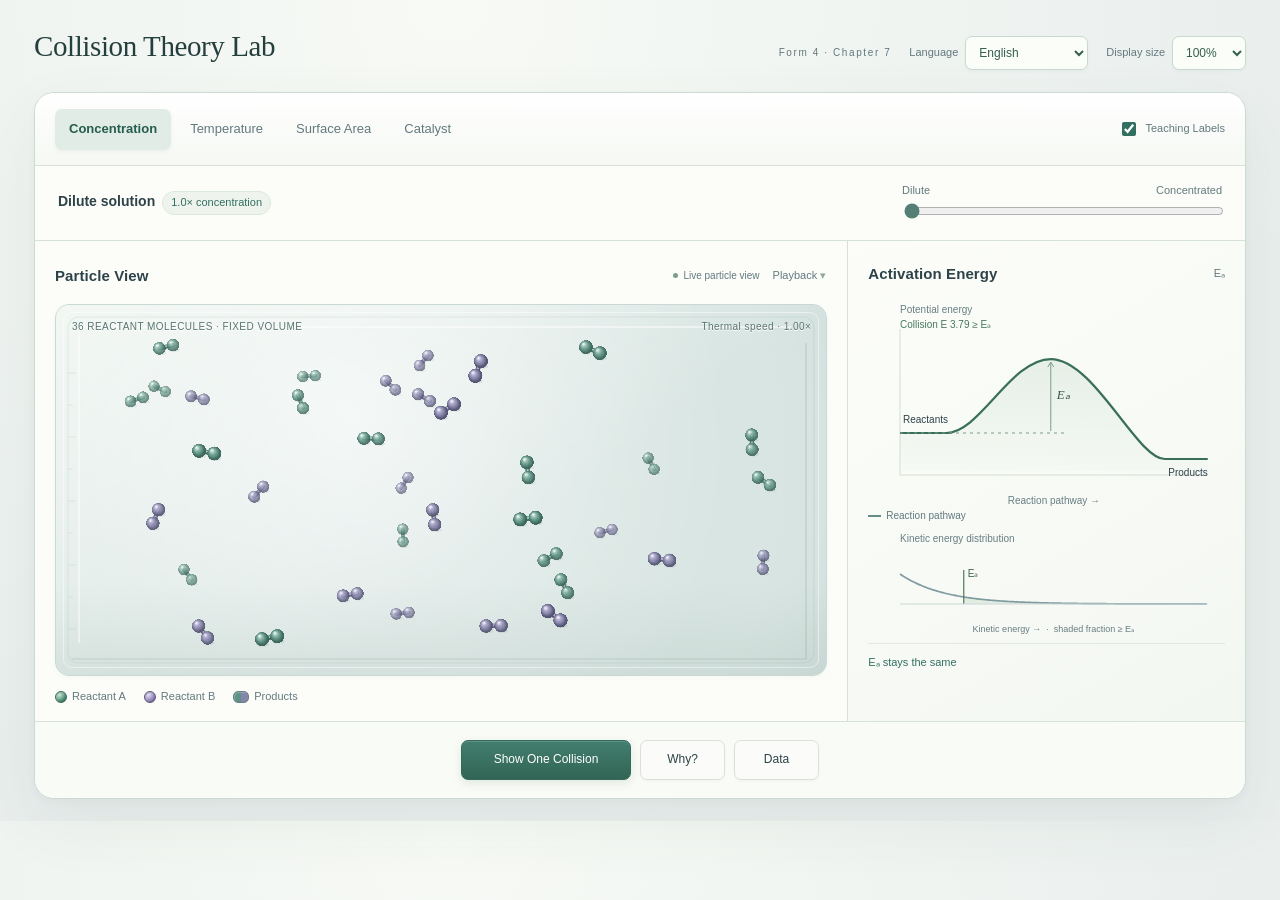
==== commit 24819786: "Update collision lab visuals, add Bahasa Melayu and display-size controls" ====
--- a/index.html
+++ b/index.html
@@ -1,288 +1,614 @@
-<!doctype html>
-<html lang="en">
-<head>
-  <meta charset="utf-8">
-  <meta name="viewport" content="width=device-width, initial-scale=1">
-  <meta name="theme-color" content="#e9eeed">
-  <title>Collision Theory Lab · Form 4 Chemistry</title>
-  <style>
-    *{box-sizing:border-box}body{margin:0;background:#e9eeed;color:#293c43;font-family:Inter,"Segoe UI",sans-serif}
-    main{max-width:1450px;margin:auto;padding:30px 34px 22px}
-    @media(max-width:650px){main{padding:14px 10px}}
-  </style>
-
-</head>
-<body><main><collision-theory-lab></collision-theory-lab></main><script>
-/* Collision Theory Lab. Dependency-free, embeddable custom element. */
-(function (global) {
-  'use strict';
-  const TAU = Math.PI * 2, W = 760, H = 400, BASE = 52;
-  const clamp = (v, a, b) => Math.max(a, Math.min(b, v));
-  const lerp = (a, b, t) => a + (b - a) * t;
-  const ease = t => { t = clamp(t, 0, 1); return t * t * (3 - 2 * t); };
-  const COLORS = { ink:'#2d4249',muted:'#687e83',teal:'#628f88',lightTeal:'#bad4c9',blue:'#839ba9',lightBlue:'#d1e0e5',clay:'#ba9382',line:'#cbd8d8',white:'#fbfcf9',pale:'#eef4f1',sand:'#c2a77d' };
-  // Atom colours persist through bond rearrangement; neutral tones mark bonds/contact.
-  const PARTICLE_PALETTES = [
-    {highlight:'#d7e9df',light:'#9ac3b4',body:'#5f9185',edge:'#3b665a'},
-    {highlight:'#e2dff0',light:'#b5afd0',body:'#8585a9',edge:'#555574'},
-    {highlight:'#ded9d0',light:'#aaa297',body:'#766e64',edge:'#4e4943'}
-  ];
-  const rgb = hex => [1,3,5].map(i=>parseInt(hex.slice(i,i+2),16));
-  const colourAlpha = (hex,alpha) => `rgba(${rgb(hex).join(',')},${alpha})`;
-  const FACTORS = {
-    concentration:{title:'Concentration',low:'Dilute',high:'Concentrated',control:'Reactant concentration',fixed:'Same volume · same temperature',steps:['More particles in the same volume','More collisions each second','More effective collisions','Faster reaction'],base:['Fewer particles in the same volume','Fewer collisions each second','Fewer effective collisions','Slower reaction']},
-    temperature:{title:'Temperature',low:'Cooler',high:'Hotter',control:'Temperature',fixed:'Same particle number · same Eₐ',steps:['Particles move faster','More collisions have energy ≥ Eₐ','More effective collisions','Faster reaction'],base:['Particles move more slowly','Fewer collisions have energy ≥ Eₐ','Fewer effective collisions','Slower reaction']},
-    surface:{title:'Surface Area',low:'One large piece',high:'Small pieces',control:'Solid fragmentation',fixed:'Same solid volume · same temperature',steps:['Same solid split into smaller pieces','More exposed collision sites','More effective collisions','Faster reaction'],base:['One large piece of solid','Fewer exposed collision sites','Fewer effective collisions','Slower reaction']},
-    catalyst:{title:'Catalyst',low:'Without catalyst',high:'With catalyst',control:'Catalyst',fixed:'Same particles · same thermal speed',steps:['An alternative reaction pathway','Lower activation energy, Eₐ','More collisions become effective','Faster reaction'],base:['Original reaction pathway','Higher activation energy, Eₐ','Fewer collisions become effective','Slower reaction']}
-  };
-  class CollisionModel {
-    constructor(seed=7124) {this.seed=seed;this.factor='concentration';this.level=0;this.configure(this.factor,this.level);}
-    random(){this.seed=(1664525*this.seed+1013904223)>>>0;return (this.seed+1)/4294967297;}
-    normal(){return Math.sqrt(-2*Math.log(this.random()))*Math.cos(TAU*this.random());}
-    configure(factor,level){
-      if(!FACTORS[factor])throw new RangeError('Unknown factor: '+factor);
-      this.factor=factor;this.level=clamp(Number(level)||0,0,1);this.seed=7124;
-      if(factor==='surface')this.level=Math.round(this.level*2)/2;
-      if(factor==='catalyst')this.level=this.level>=.5?1:0;
-      this.temperature=factor==='temperature'?1+1.6*this.level:1;
-      this.ea=factor==='catalyst'&&this.level>=.5?.58:1.45;
-      this.n=factor==='surface'?1+Math.round(this.level*2):1;
-      this.count=factor==='concentration'?36+2*Math.round(this.level*18):36;
-      this.particles=[];this.effects=[];this.events=[];this.time=0;this.collisions=0;this.effective=0;this.series=[{time:0,products:0}];this.sampleAt=0;this.solids=[];
-      if(factor==='surface'){
-        const side=96/this.n, count=this.n**3, cols=this.n===1?1:this.n===2?4:9, rows=Math.ceil(count/cols), gap=32;
-        for(let i=0;i<count;i++) this.solids.push({x:W/2-(cols*side+(cols-1)*gap)/2+(i%cols)*(side+gap),y:H/2-(rows*side+(rows-1)*gap)/2+Math.floor(i/cols)*(side+gap),side});
-      }
-      // Fixed quantiles retain the same speed distribution as concentration changes.
-      for(let i=0;i<this.count;i++){
-        const energy=-Math.log(1-((i%18)+.5)/18), a=this.random()*TAU, speed=BASE*Math.sqrt(2*energy*this.temperature);
-        let p={x:0,y:0,vx:Math.cos(a)*speed,vy:Math.sin(a)*speed,angle:this.random()*TAU,spin:(this.random()-.5)*1.5,type:factor==='surface'?0:i%2,cooldown:0};
-        this.place(p);this.particles.push(p);
-      }
-    }
-    place(p){
-      for(let tries=0;tries<500;tries++){
-        p.x=24+this.random()*(W-48);p.y=52+this.random()*(H-80);
-        if(!this.solids.some(s=>p.x>s.x-18&&p.x<s.x+s.side+18&&p.y>s.y-18&&p.y<s.y+s.side+18)&&!this.particles.some(q=>q!==p&&Math.hypot(q.x-p.x,q.y-p.y)<25))return;
-      }
-    }
-    static qualifies(energy,ea,orientation){return energy>=ea&&orientation;}
-    record(x,y,energy,orientation,angles,success){
-      this.collisions++;if(success)this.effective++;
-      const e={time:this.time,x,y,energy,ea:this.ea,orientation,effective:success,angles,age:0};
-      this.effects.push(e);this.events.push(e);return e;
-    }
-    step(dt){
-      this.time+=dt;this.events=[];
-      for(const e of this.effects)e.age+=dt;
-      this.effects=this.effects.filter(e=>e.age<(e.effective?1.15:.48));
-      for(const p of this.particles){
-        p.cooldown=Math.max(0,p.cooldown-dt);p.x+=p.vx*dt;p.y+=p.vy*dt;p.angle+=p.spin*dt;
-        if(p.x<15){p.x=15;p.vx=Math.abs(p.vx);}if(p.x>W-15){p.x=W-15;p.vx=-Math.abs(p.vx);}
-        if(p.y<42){p.y=42;p.vy=Math.abs(p.vy);}if(p.y>H-16){p.y=H-16;p.vy=-Math.abs(p.vy);}
-        for(const s of this.solids){
-          const qx=clamp(p.x,s.x,s.x+s.side),qy=clamp(p.y,s.y,s.y+s.side),dx=p.x-qx,dy=p.y-qy,d=Math.hypot(dx,dy);
-          if(d<12){
-            let nx=d?dx/d:0,ny=d?dy/d:-1;p.x=qx+nx*12.5;p.y=qy+ny*12.5;
-            const vn=p.vx*nx+p.vy*ny;
-            if(vn<0){
-              const energy=(p.vx*p.vx+p.vy*p.vy)/(2*BASE*BASE),orientation=Math.abs(Math.cos(p.angle)*nx+Math.sin(p.angle)*ny)<.65;
-              const success=p.cooldown<=0&&CollisionModel.qualifies(energy,this.ea,orientation);
-              if(p.cooldown<=0)this.record(qx,qy,energy,orientation,[p.angle],success);
-              p.vx-=2*vn*nx;p.vy-=2*vn*ny;p.cooldown=.2;
-              if(success){this.place(p);p.cooldown=.8;}
-            }
-          }
-        }
-      }
-      for(let i=0;i<this.particles.length;i++)for(let j=i+1;j<this.particles.length;j++){
-        const a=this.particles[i],b=this.particles[j],dx=b.x-a.x,dy=b.y-a.y,d=Math.hypot(dx,dy);
-        if(d>=23||d<.001)continue;
-        const nx=dx/d,ny=dy/d,rvx=a.vx-b.vx,rvy=a.vy-b.vy,dot=rvx*nx+rvy*ny;
-        const overlap=(23-d)/2;a.x-=nx*overlap;a.y-=ny*overlap;b.x+=nx*overlap;b.y+=ny*overlap;
-        if(dot<=0)continue;
-        const energy=(rvx*rvx+rvy*rvy)/(4*BASE*BASE);
-        const orientation=Math.abs(Math.sin(a.angle-b.angle))<.6&&Math.abs(Math.cos(a.angle)*nx+Math.sin(a.angle)*ny)<.82;
-        const relevant=this.factor!=='surface'&&a.type!==b.type&&a.cooldown<=0&&b.cooldown<=0;
-        const success=relevant&&CollisionModel.qualifies(energy,this.ea,orientation);
-        if(relevant)this.record((a.x+b.x)/2,(a.y+b.y)/2,energy,orientation,[a.angle,b.angle],success);
-        a.vx-=dot*nx;a.vy-=dot*ny;b.vx+=dot*nx;b.vy+=dot*ny;
-        if(success){this.place(a);this.place(b);a.cooldown=.75;b.cooldown=.75;}
-      }
-      if(this.time>=this.sampleAt){this.series.push({time:this.time,products:this.effective*2});this.sampleAt=this.time+.5;if(this.series.length>121)this.series.shift();}
-      return this.events;
-    }
-    snapshot(){return {factor:this.factor,level:this.level,particleCount:this.count,temperatureRelative:this.temperature,activationEnergy:this.ea,solidPieces:this.factor==='surface'?this.n**3:0,exposedAreaRelative:this.n,time:this.time,collisions:this.collisions,effectiveCollisions:this.effective,products:this.effective*2,series:this.series.map(p=>({...p}))};}
-  }
-  if(typeof module!=='undefined'&&module.exports)module.exports={CollisionModel,FACTORS};
-  global.CollisionTheoryModel=CollisionModel;
-  if(!global.customElements)return;
-
-  const style=`
-:host{display:block;--ink:#2d4249;--muted:#63797e;--teal:#426f68;--edge:#d6e0dd;--panel:#fbfcf9;--soft:#eef3f0;color:var(--ink);font:14px/1.45 Inter,'Segoe UI',sans-serif;color-scheme:light}
-*{box-sizing:border-box}button,input,summary{font:inherit}button,summary{cursor:pointer}button{min-height:40px;transition:background .15s}button:focus-visible,input:focus-visible,summary:focus-visible{outline:3px solid #799d98;outline-offset:3px}[hidden]{display:none!important}h1,h2,h3,p{margin:0}h1{font:500 25px Georgia,serif;letter-spacing:-.4px}h2{font-size:15px;font-weight:600}h3{font-size:13px;font-weight:600}.muted,.tiny{color:var(--muted)}.tiny{font-size:11px}.heading{display:flex;align-items:baseline;justify-content:space-between;margin:0 0 17px;gap:12px}.eyebrow{font-size:10px;letter-spacing:1px;color:var(--muted)}
-.workspace{border:1px solid #dce4e0;border-radius:18px;background:var(--panel);box-shadow:0 12px 32px #5267630b;overflow:hidden}.controls{display:flex;align-items:center;justify-content:space-between;gap:16px;padding:13px 20px;border-bottom:1px solid var(--edge)}.factors{display:flex;gap:5px;flex-wrap:wrap}.factor{border:0;background:transparent;padding:8px 14px;border-radius:7px;color:var(--muted);font-size:13px}.factor[aria-pressed=true]{background:#dce9e4;color:#2d5b52;font-weight:600}.label-switch{display:flex;align-items:center;gap:6px;font-size:11px;white-space:nowrap;color:var(--muted)}.label-switch input{accent-color:var(--teal);width:14px;height:14px}
-.condition{display:grid;grid-template-columns:minmax(160px,1fr) minmax(200px,320px);align-items:center;gap:20px;padding:13px 23px;border-bottom:1px solid var(--edge)}.condition-top{display:flex;gap:7px;align-items:baseline;flex-wrap:wrap}.condition h2{font-size:13px;font-weight:500}.badge{font-size:11px;color:var(--teal)}.adjust{min-width:0}.range-labels{display:flex;justify-content:space-between;gap:12px;font-size:11px;color:var(--muted)}input[type=range]{width:100%;accent-color:#557f75;cursor:pointer;height:20px;display:block}.toggle{display:flex;padding:3px;background:#edf2ef;border-radius:7px}.toggle button{flex:1;min-height:32px;border:0;background:transparent;border-radius:5px;font-size:12px;padding:5px}.toggle button[aria-pressed=true]{background:var(--panel);color:var(--teal);box-shadow:0 2px 4px #294c3810}
-.layout{display:grid;grid-template-columns:minmax(0,2.05fr) minmax(260px,1fr)}.left{min-width:0;padding:19px 20px 16px;border-right:1px solid var(--edge)}.right{min-width:0;padding:19px 20px 16px}.panel-head{display:flex;align-items:center;justify-content:space-between;gap:10px;margin-bottom:13px}.panel-head .muted{font-size:11px}.particle-tools{display:flex;align-items:center;gap:12px}.live{font-size:10px;color:var(--muted)}.playback{position:relative}.playback>summary{font-size:11px;color:var(--muted);list-style:none;padding:5px 1px;min-height:26px}.playback>summary::-webkit-details-marker{display:none}.playback>summary:after{content:' ▾';color:#93a6a0}.playback-popover{position:absolute;z-index:5;top:100%;right:0;display:flex;flex-direction:column;gap:6px;min-width:160px;padding:10px;background:#fbfcf9;border:1px solid var(--edge);border-radius:9px;box-shadow:0 8px 24px #284d361a}.btn{border:1px solid #d8e1dd;background:#fbfcf9;color:var(--ink);padding:8px 15px;border-radius:7px;font-size:12px}.btn:hover{background:#edf3ef}.btn[aria-pressed=true],.btn[aria-expanded=true]{background:#e0ebe5;color:#2f6555;border-color:#b2c9c0}.btn.primary{background:#426f68;border-color:#426f68;color:#fff}.btn.primary:hover{background:#355d57}.playback-popover .btn{text-align:left;min-height:35px;font-size:11px;padding:6px 10px}
-.vessel{position:relative;overflow:hidden;background:linear-gradient(160deg,#eef4f3,#e2ebeb);border:1px solid #d9e3e3;border-radius:12px}.vessel:after{content:'';position:absolute;inset:10px;border:1px solid #fdfefb6b;border-radius:8px;pointer-events:none}.particle-canvas{display:block;width:100%;height:clamp(245px,28vw,320px);min-height:0}.vessel-label{position:absolute;top:15px;left:16px;font-size:10px;color:#687e83;pointer-events:none}.speed-label{position:absolute;right:15px;top:15px;font-size:10px;color:#687e83}.legend{display:flex;align-items:center;gap:14px;flex-wrap:wrap;font-size:11px;color:var(--muted);margin-top:10px}.key{display:inline-flex;align-items:center;gap:5px}.swatch{width:10px;height:10px;border-radius:50%;background:${PARTICLE_PALETTES[0].body};border:1px solid ${PARTICLE_PALETTES[0].edge};box-shadow:inset 1px 1px 1px ${PARTICLE_PALETTES[0].light}}.swatch.b{background:${PARTICLE_PALETTES[1].body};border-color:${PARTICLE_PALETTES[1].edge};box-shadow:inset 1px 1px 1px ${PARTICLE_PALETTES[1].light}}.swatch.product{width:16px;border-radius:5px;background:linear-gradient(90deg,${PARTICLE_PALETTES[0].body} 50%,${PARTICLE_PALETTES[1].body} 50%);border-color:#687e83;box-shadow:inset 1px 1px 1px #ffffff40}
-.energy-canvas{width:100%;height:188px;display:block}.energy-spread{width:100%;height:78px;display:block;margin:7px 0 9px}.energy-legend{display:flex;justify-content:space-between;gap:8px;font-size:10px;color:var(--muted)}.path-key:before{content:'';display:inline-block;width:13px;border-top:2px solid #648d83;margin-right:5px;vertical-align:middle}.path-key.original:before{border-top:2px dashed #9aacae}.energy-note{font-size:11px;color:var(--teal);padding:7px 0 0}
-.actions{display:flex;justify-content:center;gap:9px;padding:17px 20px;border-top:1px solid var(--edge)}.actions .primary{min-width:170px}.actions .btn:not(.primary){min-width:85px}.disclosure{border-top:1px solid var(--edge);padding:20px 23px;background:#f5f8f3}.chain ol{list-style:none;margin:17px 0 0;padding:0;display:grid;grid-template-columns:repeat(4,minmax(0,1fr));gap:23px}.chain li{display:flex;align-items:flex-start;gap:8px;position:relative;font-size:13px;min-height:36px}.chain li:not(:last-child):after{content:'→';position:absolute;right:-18px;top:0;color:#8ea99c}.chain-dot{width:11px;height:11px;flex:none;align-self:flex-start;margin-top:4px;border-radius:50%;border:1px solid #a2bbb2;background:#edf3ee}.chain li:last-child{color:#365f54;font-weight:600}.chain li:last-child .chain-dot{background:#648d81;border-color:#648d81}.workflow{display:flex;gap:7px;font-size:11px;color:var(--muted);margin-top:16px;flex-wrap:wrap}.workflow b{font-weight:500}.mode-note{font-size:11px;color:var(--muted);margin-top:9px}.sample-note{font-size:11px;color:var(--muted);margin-top:14px}
-.bottom{display:grid;grid-template-columns:minmax(0,1fr) minmax(0,1fr);gap:25px}.meter-heading{display:flex;align-items:baseline;gap:7px;flex-wrap:wrap}.meter-heading span{font-size:11px;color:var(--muted)}.meters{margin:15px 0 10px;display:grid;gap:12px}.meter-row{display:grid;grid-template-columns:110px minmax(40px,1fr) 32px;gap:10px;align-items:center;font-size:11px}.meter-track{height:7px;background:#e1e9e5;border-radius:5px;overflow:hidden}.meter-fill{height:100%;background:#92a9b1;width:0;transition:width .2s;border-radius:5px}.meter-fill.effective{background:#648d81}.meter-value{text-align:right;font-variant-numeric:tabular-nums}.rate-box{min-width:0}.rate-head{display:flex;justify-content:space-between;gap:10px;align-items:center}.rate-head span{font-size:10px;color:var(--muted)}.rate-canvas{display:block;width:100%;height:112px}.experiment{display:flex;align-items:center;gap:14px;margin-top:16px;padding-top:13px;border-top:1px solid var(--edge)}.experiment canvas{width:64px;height:68px;background:#edf3ed;border-radius:8px;flex:none}.experiment h3{font-size:12px;font-weight:500}.experiment .observation{font:500 16px Georgia,serif;color:#456b63;margin-top:3px}.experiment small{font-size:10px;color:var(--muted)}.footer{display:flex;justify-content:space-between;gap:10px;margin-top:12px;color:#778986;font-size:10px;flex-wrap:wrap}
-.vessel:has(.replay:not([hidden])){min-height:315px}.vessel>.replay{position:absolute;inset:0;z-index:2;display:flex;flex-direction:column;background:#f1f6ef}.replay-top{padding:12px 13px 0;display:flex;align-items:center;justify-content:space-between;gap:10px}.replay-top h3{font-size:12px}.replay-top button{min-height:30px;padding:4px 7px;border:1px solid #d4dfd5;border-radius:5px;background:#fbfcf9;color:#456b58;font-size:11px}.replay-options{display:flex;gap:5px;flex-wrap:wrap;padding:8px 13px}.replay-options button{font-size:11px;min-height:29px;padding:4px 8px;background:transparent;border:1px solid #d2ded6;border-radius:5px;color:var(--muted)}.replay-options button[aria-pressed=true]{color:#355e50;background:#e0ecdf;border-color:#a5bea9}.replay canvas{display:block;width:100%;flex:1;height:0;min-height:115px}.checks{display:flex;justify-content:center;gap:8px;flex-wrap:wrap;margin:0 13px 8px}.check{font-size:11px;padding:4px 9px;background:#e8eee6;border-radius:5px;color:#6c7c70}.check.pass{color:#315e47;background:#dfebdc}.check.fail{color:#805543;background:#eee3db}.replay-stage{text-align:center;font-size:12px;color:#466958;margin-bottom:11px;min-height:18px}.no-labels .teaching{visibility:hidden}.sr{position:absolute;width:1px;height:1px;padding:0;margin:-1px;overflow:hidden;clip:rect(0,0,0,0);white-space:nowrap;border:0}
-@media(max-width:850px){.layout{grid-template-columns:minmax(0,1.8fr) minmax(235px,1fr)}.left,.right{padding:16px 14px}.factor{padding:7px 10px}.live{display:none}.particle-canvas{min-height:235px}.controls{padding:12px 15px}.condition{padding:12px 17px}.chain ol{gap:20px}.chain li{font-size:12px}}
-@media(max-width:650px){.layout{grid-template-columns:1fr}.left{border-right:0;border-bottom:1px solid var(--edge)}.right{display:block}.energy-canvas{height:173px}.energy-spread{height:76px}.particle-canvas{height:auto;min-height:0;aspect-ratio:1.7}.bottom{grid-template-columns:1fr;gap:21px}.condition{grid-template-columns:1fr;gap:10px}.controls{align-items:flex-start;gap:8px}.factors{display:grid;grid-template-columns:1fr 1fr}.label-switch{padding-top:9px}.chain ol{grid-template-columns:1fr;gap:14px}.chain li{min-height:24px}.chain li:not(:last-child):after{content:'↓';left:1px;right:auto;top:22px}.heading h1{font-size:23px}.heading .eyebrow{font-size:9px}.actions{padding:14px 12px;gap:7px}.actions .primary{min-width:0;flex:1}.actions .btn:not(.primary){min-width:55px}.btn{padding:8px 10px;font-size:11px}.vessel-label,.speed-label{font-size:9px}.speed-label{right:10px}.vessel-label{left:10px}.disclosure{padding:18px 16px}}
-@media(prefers-reduced-motion:reduce){*{transition:none!important}}
-  `;
-
-  class CollisionTheoryLab extends HTMLElement {
-    constructor(){
-      super();this.attachShadow({mode:'open'});this.model=new CollisionModel();this.playing=!global.matchMedia('(prefers-reduced-motion: reduce)').matches;this.slow=false;this.labels=true;this.replay=null;this.displayEa=1.45;this.recent=[];this.frame=0;this.last=0;this.uiClock=0;this.panel=null;this.beforeReplayPlaying=null;
-      this.shadowRoot.innerHTML=`<style>${style}</style><section class="lab" aria-label="Collision theory interactive laboratory">
-<header class="heading"><h1>Collision Theory Lab</h1><span class="eyebrow">Form 4 · Chapter 7</span></header>
-<div class="workspace">
-  <div class="controls"><div class="factors" role="group" aria-label="Select one factor">${Object.entries(FACTORS).map(([k,v])=>`<button class="factor" data-factor="${k}" aria-pressed="${k==='concentration'}">${v.title}</button>`).join('')}</div><label class="label-switch"><input id="labels" type="checkbox" checked>Teaching Labels</label></div>
-  <div class="condition"><div class="condition-top"><h2 id="condition-title">Dilute solution</h2><span class="badge" id="setting-value">1.0× concentration</span></div><div class="adjust"><label class="sr" for="factor-range" id="range-label">Reactant concentration</label><div id="range-ui"><div class="range-labels"><span id="low">Dilute</span><span id="high">Concentrated</span></div><input id="factor-range" type="range" min="0" max="100" value="0" step="1"></div><div class="toggle" id="catalyst-ui" hidden><button data-catalyst="0" aria-pressed="true">Without catalyst</button><button data-catalyst="1" aria-pressed="false">With catalyst</button></div></div></div>
-  <div class="layout">
-    <section class="left"><div class="panel-head"><h2>Particle View</h2><div class="particle-tools"><span class="live" id="live">Live particle view</span><details class="playback" id="playback"><summary>Playback</summary><div class="playback-popover"><button class="btn" id="play">Ⅱ Pause</button><button class="btn" id="slow" aria-pressed="false">Slow Motion</button><button class="btn" id="reset">↺ Reset</button></div></details></div></div>
-      <div class="vessel"><canvas class="particle-canvas" id="particles" role="img" aria-label="Moving reactant molecules; failed collisions bounce apart and effective collisions form products."></canvas><span class="vessel-label teaching" id="vessel-label">SAME VOLUME</span><span class="speed-label teaching" id="speed">Thermal speed · 1.00×</span>
-        <div class="replay" id="replay" hidden><div class="replay-top"><h3>One collision, up close</h3><button id="close-replay">Back to Particle View</button></div><div class="replay-options" role="group" aria-label="Collision example"><button data-case="wrong" aria-pressed="false">Wrong Orientation</button><button data-case="low" aria-pressed="false">Too Little Energy</button><button data-case="success" aria-pressed="true">Effective Collision</button></div><canvas id="replay-canvas" role="img" aria-label="Step-by-step collision showing approach, energy and orientation checks, and bond rearrangement."></canvas><div class="checks"><span class="check" id="energy-check">Energy ≥ Eₐ</span><span class="check" id="orientation-check">Correct orientation</span></div><div class="replay-stage" id="replay-stage" aria-live="polite">Particles approach</div></div>
-      </div>
-      <div class="legend teaching"><span class="key"><i class="swatch"></i>Reactant A</span><span class="key"><i class="swatch b"></i>Reactant B</span><span class="key"><i class="swatch product"></i>Products</span></div>
-    </section>
-    <section class="right"><div class="panel-head"><h2>Activation Energy</h2><span class="muted">Eₐ</span></div><canvas id="energy" class="energy-canvas" role="img" aria-label="Exothermic energy profile showing activation energy measured from reactants to the peak."></canvas><div class="energy-legend"><span class="path-key" id="active-path-label">Reaction pathway</span><span class="path-key original" id="original-path-label" hidden>Without catalyst</span></div><canvas class="energy-spread" id="energy-spread" role="img" aria-label="Energy distribution: the shaded tail shows the fraction with sufficient energy. Temperature widens the spread; catalyst moves the threshold lower."></canvas><div class="energy-note teaching" id="energy-note">Eₐ stays the same</div></section>
-  </div>
-  <div class="actions"><button class="btn primary" id="show-collision" aria-expanded="false" aria-controls="replay">Show One Collision</button><button class="btn" id="why" aria-expanded="false" aria-controls="why-panel">Why?</button><button class="btn" id="data" aria-expanded="false" aria-controls="data-panel">Data</button></div>
-  <section class="disclosure" id="why-panel" aria-labelledby="why" hidden><div class="chain"><h2>The cause → effect</h2><ol id="chain"></ol></div><p class="tiny" id="fixed">Same volume · same temperature</p><div class="workflow" aria-label="Learning sequence"><span>Experiment</span><span>→</span><b>Particle View</b><span>→</span><span>Effective Collision</span><span>→</span><span>Reaction Rate</span><span>→</span><span>Graph</span></div><p class="mode-note" id="mode-note">A flash marks contact. Joined teal–violet pairs are products.</p></section>
-  <section class="disclosure" id="data-panel" aria-labelledby="data" hidden><div class="bottom"><div><div class="meter-heading"><h2>Which collisions count?</h2><span>Last 10 simulation seconds</span></div><div class="meters"><div class="meter-row"><span>Reactant collisions</span><div class="meter-track"><div class="meter-fill" id="all-bar"></div></div><span class="meter-value" id="all-value">0</span></div><div class="meter-row"><span>Effective collisions</span><div class="meter-track"><div class="meter-fill effective" id="effective-bar"></div></div><span class="meter-value" id="effective-value">0</span></div></div><div class="tiny">Only effective collisions make products.</div></div><div class="rate-box"><div class="rate-head"><h2>Reaction rate</h2><span id="rate-value">Live product trace</span></div><canvas id="rate" class="rate-canvas" role="img" aria-label="Cumulative products against simulation time. A steeper slope means a faster reaction."></canvas><div class="tiny">Steeper slope → more products each second</div></div></div><div class="experiment"><canvas id="experiment" role="img" aria-label="Schematic gas-forming experiment; bubble production follows successful particle collisions."></canvas><div><h3>At the experiment bench</h3><div class="observation" id="observation">A slower stream of bubbles</div><small id="experiment-note">A gas-forming reaction · schematic</small></div></div><div class="sample-note">Continuous sample · reactants replenished</div><footer class="footer"><span>7.4 · Collision Theory</span><span>Qualitative model · illustrative particles & energies</span></footer></section>
-</div>
-<span class="sr" id="announcement" role="status" aria-live="polite"></span>
-</section>`;
-      this.$=id=>this.shadowRoot.getElementById(id);this.contexts={};this.bubbles=[];this.bind();
-    }
-    connectedCallback(){if(this.frame)return;this.resizeObserver=new ResizeObserver(()=>this.resize());this.resizeObserver.observe(this);this.resize();this.updateUI();this.last=0;this.frame=requestAnimationFrame(t=>this.tick(t));}
-    disconnectedCallback(){cancelAnimationFrame(this.frame);this.frame=0;this.resizeObserver?.disconnect();}
-    bind(){
-      this.shadowRoot.querySelectorAll('[data-factor]').forEach(b=>b.addEventListener('click',()=>this.setFactor(b.dataset.factor,0)));
-      this.$('factor-range').addEventListener('input',e=>this.setFactor(this.model.factor,+e.target.value/100));
-      this.shadowRoot.querySelectorAll('[data-catalyst]').forEach(b=>b.addEventListener('click',()=>this.setFactor('catalyst',+b.dataset.catalyst)));
-      this.$('play').addEventListener('click',()=>{this.playing=!this.playing;this.updateUI();this.emitState();});
-      this.$('slow').addEventListener('click',()=>{this.slow=!this.slow;this.updateUI();this.emitState();});
-      this.$('labels').addEventListener('change',e=>{this.labels=e.target.checked;this.updateUI();this.emitState();});
-      this.$('reset').addEventListener('click',()=>this.reset());
-      this.$('show-collision').addEventListener('click',()=>this.showCollision('success'));
-      this.$('close-replay').addEventListener('click',()=>this.backToParticles());
-      this.$('why').addEventListener('click',()=>this.togglePanel('why'));
-      this.$('data').addEventListener('click',()=>this.togglePanel('data'));
-      this.$('playback').addEventListener('toggle',()=>{if(this.$('playback').open){this.panel=null;this.updateUI();this.resize();}});
-      this.shadowRoot.querySelectorAll('[data-case]').forEach(b=>b.addEventListener('click',()=>this.showCollision(b.dataset.case)));
-    }
-    setFactor(factor,level=0){
-      if(this.replay)this.backToParticles(false);
-      const previousFactor=this.model.factor,previousSolids=this.model.solids.map(s=>({...s})),previousN=this.model.n;
-      this.model.configure(factor,level);this.surfaceTransition=null;
-      if(factor==='surface'&&previousFactor===factor&&previousN!==this.model.n){
-        this.surfaceTransition={time:0,from:previousSolids};
-      }
-      this.recent=[];this.bubbles=[];this.replay=null;this.$('replay').hidden=true;this.$('factor-range').value=this.model.level*100;this.lastSampleTime=-1;this.updateMeters();this.updateUI();this.emitState();
-    }
-    setState(state={}){if((state.factor!==undefined&&state.factor!==this.model.factor)||(state.level!==undefined&&state.level!==this.model.level))this.setFactor(state.factor??this.model.factor,state.level??0);if(typeof state.playing==='boolean')this.playing=state.playing;if(typeof state.slow==='boolean')this.slow=state.slow;if(typeof state.labels==='boolean')this.labels=state.labels;this.updateUI();this.emitState();}
-    getState(){return {...this.model.snapshot(),playing:this.playing,slow:this.slow,labels:this.labels,replay:this.replay?.kind||null,panel:this.panel};}
-    reset(){this.replay=null;this.beforeReplayPlaying=null;this.panel=null;this.$('playback').open=false;this.playing=true;this.slow=false;this.labels=true;this.setFactor('concentration',0);this.displayEa=this.model.ea;}
-    emitState(){this.dispatchEvent(new CustomEvent('lab-state-change',{detail:this.getState(),bubbles:true,composed:true}));}
-    showCollision(kind='success'){if(!['success','wrong','low'].includes(kind))throw new RangeError('Unknown collision example');if(!this.replay)this.beforeReplayPlaying=this.playing;this.panel=null;this.$('playback').open=false;this.replay={kind,time:0,stage:''};this.playing=true;this.$('replay').hidden=false;this.shadowRoot.querySelectorAll('[data-case]').forEach(b=>b.setAttribute('aria-pressed',String(b.dataset.case===kind)));this.updateUI();this.resize();this.emitState();}
-    backToParticles(emit=true){
-      this.replay=null;this.$('replay').hidden=true;
-      if(this.beforeReplayPlaying!==null)this.playing=this.beforeReplayPlaying;
-      this.beforeReplayPlaying=null;this.updateUI();this.resize();if(emit)this.emitState();
-    }
-    setPanel(panel){
-      if(this.replay)this.backToParticles(false);
-      this.panel=panel;this.updateUI();this.resize();this.emitState();
-    }
-    togglePanel(panel){this.$('playback').open=false;this.setPanel(this.panel===panel?null:panel);}
-    updateUI(){
-      this.$('why-panel').hidden=this.panel!=='why';this.$('data-panel').hidden=this.panel!=='data';
-      this.$('why').setAttribute('aria-expanded',String(this.panel==='why'));
-      this.$('data').setAttribute('aria-expanded',String(this.panel==='data'));
-      this.$('show-collision').setAttribute('aria-expanded',String(Boolean(this.replay)));
-      const m=this.model,f=FACTORS[m.factor],up=m.factor==='surface'?m.n>1:m.factor==='catalyst'?m.ea<1:m.factor==='concentration'?m.count>36:m.level>0,cat=m.factor==='catalyst';
-      this.shadowRoot.querySelectorAll('[data-factor]').forEach(b=>b.setAttribute('aria-pressed',String(b.dataset.factor===m.factor)));
-      this.shadowRoot.querySelectorAll('[data-catalyst]').forEach(b=>b.setAttribute('aria-pressed',String(+b.dataset.catalyst===(m.level>=.5?1:0))));
-      this.$('condition-title').textContent=m.factor==='concentration'?(up?'More particles, same space':'Dilute solution'):m.factor==='temperature'?(up?'Warmer particles, more energy':'Cooler particles'):m.factor==='surface'?(m.n>1?'Smaller pieces, more exposed sites':'One large piece of solid'):(m.ea<1?'A lower energy pathway':'The original energy pathway');
-      this.$('setting-value').textContent=m.factor==='concentration'?`${(m.count/36).toFixed(1)}× concentration`:m.factor==='temperature'?`${m.temperature.toFixed(1)}× mean kinetic energy`:m.factor==='surface'?`${m.n**3} ${m.n===1?'piece':'pieces'} · ${m.n}× surface area`:(m.ea<1?'Catalyst present':'Catalyst absent');
-      this.$('fixed').textContent=f.fixed;this.$('range-label').textContent=f.control;this.$('factor-range').setAttribute('aria-valuetext',this.$('setting-value').textContent);this.$('factor-range').step=m.factor==='surface'?'50':'1';this.$('low').textContent=f.low;this.$('high').textContent=f.high;this.$('range-ui').hidden=cat;this.$('catalyst-ui').hidden=!cat;
-      this.$('speed').textContent=`Thermal speed · ${Math.sqrt(m.temperature).toFixed(2)}×`;this.$('vessel-label').textContent=m.factor==='surface'?'EXPOSED SOLID SURFACES':`${m.count} REACTANT MOLECULES · FIXED VOLUME`;
-      this.$('energy-note').textContent=cat?(m.ea<1?'Lower Eₐ · same thermal speed':'Add catalyst to lower Eₐ'):m.factor==='temperature'?(up?'More energy ≥ Eₐ · barrier unchanged':'Lower kinetic energy · same barrier'):'Eₐ stays the same';
-      this.$('active-path-label').textContent=cat&&m.ea<1?'With catalyst':'Reaction pathway';this.$('original-path-label').hidden=!(cat&&m.ea<1);
-      this.$('chain').innerHTML=(up?f.steps:f.base).map(s=>`<li><span class="chain-dot"></span><span>${s}</span></li>`).join('');
-      this.$('observation').textContent=up?'A faster stream of bubbles':'A slower stream of bubbles';
-      this.$('experiment-note').textContent=m.factor==='surface'?'Same mass of solid · more exposed area':m.factor==='catalyst'?'Same temperature · an alternative pathway':'A gas-forming reaction · schematic';
-      this.$('play').textContent=this.playing?'Ⅱ Pause':'▷ Play';this.$('play').setAttribute('aria-label',this.playing?'Pause animation':'Play animation');this.$('slow').setAttribute('aria-pressed',String(this.slow));this.$('slow').textContent=this.slow?'Slow Motion · ¼×':'Slow Motion';this.$('labels').checked=this.labels;this.shadowRoot.querySelector('.lab').classList.toggle('no-labels',!this.labels);this.$('live').textContent=this.replay?'Collision close-up':this.playing?(this.slow?'Slow motion':'Live particle view'):'Paused';
-      this.$('mode-note').textContent=this.replay?'Main sample held while the collision replays.':'A flash marks contact. Joined teal–violet pairs are products.';
-      this.$('announcement').textContent=`${f.title}: ${this.$('setting-value').textContent}. ${this.$('energy-note').textContent}.`;
-    }
-    resize(){for(const id of ['particles','energy','energy-spread','rate','experiment','replay-canvas']){const canvas=this.$(id),r=canvas.getBoundingClientRect();if(!r.width||!r.height)continue;const dpr=Math.min(global.devicePixelRatio||1,2);canvas.width=Math.round(r.width*dpr);canvas.height=Math.round(r.height*dpr);const ctx=canvas.getContext('2d');ctx.setTransform(dpr,0,0,dpr,0,0);this.contexts[id]={ctx,w:r.width,h:r.height};}this.draw();}
-    tick(now){const dt=this.last?Math.min((now-this.last)/1000,.05):0;this.last=now;const simDt=dt*(this.slow?.25:1);
-      if(this.surfaceTransition){this.surfaceTransition.time+=dt;if(this.surfaceTransition.time>=.85)this.surfaceTransition=null;}
-      if(this.playing){if(this.replay){this.replay.time=Math.min(7.3,this.replay.time+simDt);}else if(!this.surfaceTransition){let remain=simDt;while(remain>0){const step=Math.min(remain,1/90),ev=this.model.step(step);this.recent.push(...ev);for(const event of ev){if(event.effective)this.bubbles.push({age:0,x:38+(Math.sin(event.time*21.79)+1)*14.5});this.dispatchEvent(new CustomEvent('lab-collision',{detail:{time:event.time,energy:event.energy,activationEnergy:event.ea,orientation:event.orientation,effective:event.effective},bubbles:true,composed:true}));}remain-=step;}for(const b of this.bubbles)b.age+=simDt;this.bubbles=this.bubbles.filter(b=>b.age<3.2);}}
-      if(this.model.time-(this.lastSampleTime??-1)>=.5){this.lastSampleTime=this.model.time;this.dispatchEvent(new CustomEvent('lab-sample',{detail:this.model.snapshot(),bubbles:true,composed:true}));}
-      // Path morphing is a control transition, independent of simulation playback.
-      this.displayEa=lerp(this.displayEa,this.model.ea,1-Math.exp(-dt*6));if(Math.abs(this.displayEa-this.model.ea)<.001)this.displayEa=this.model.ea;
-      this.uiClock+=dt;if(this.uiClock>.15){this.updateMeters();this.uiClock=0;}this.draw();this.frame=requestAnimationFrame(t=>this.tick(t));}
-    updateMeters(){const m=this.model;this.recent=this.recent.filter(e=>m.time-e.time<=10);const all=this.recent.length,good=this.recent.filter(e=>e.effective).length,scale=Math.max(25,all);this.$('all-bar').style.width=100*all/scale+'%';this.$('effective-bar').style.width=100*good/scale+'%';this.$('all-value').textContent=all;this.$('effective-value').textContent=good;this.$('rate-value').textContent=`${m.effective*2} products · ${m.time.toFixed(1)} s`;}
-    clear(id){const c=this.contexts[id];if(!c)return null;c.ctx.clearRect(0,0,c.w,c.h);return c;}
-    atom(ctx,x,y,r,type,alpha=1){
-      ctx.save();ctx.globalAlpha=alpha;ctx.fillStyle='#485e6520';ctx.beginPath();ctx.ellipse(x+1,y+r*.8,r*.95,r*.4,0,0,TAU);ctx.fill();
-      const palette=PARTICLE_PALETTES[type],tone=key=>palette[key];
-      const g=ctx.createRadialGradient(x-r*.32,y-r*.4,r*.06,x,y,r);g.addColorStop(0,tone('highlight'));g.addColorStop(.33,tone('light'));g.addColorStop(.77,tone('body'));g.addColorStop(1,tone('edge'));ctx.fillStyle=g;ctx.beginPath();ctx.arc(x,y,r,0,TAU);ctx.fill();ctx.strokeStyle=tone('edge');ctx.lineWidth=Math.max(.65,r*.065);ctx.stroke();ctx.restore();
-    }
-    bond(ctx,x1,y1,x2,y2,width=4,alpha=1,type=0){ctx.save();ctx.globalAlpha=alpha;ctx.lineWidth=width;ctx.lineCap='round';ctx.strokeStyle=PARTICLE_PALETTES[type].edge;ctx.beginPath();ctx.moveTo(x1,y1);ctx.lineTo(x2,y2);ctx.stroke();ctx.restore();}
-    molecule(ctx,x,y,angle,type,r=6,gap=9,alpha=1){const dx=Math.cos(angle)*gap,dy=Math.sin(angle)*gap;this.bond(ctx,x-dx/2,y-dy/2,x+dx/2,y+dy/2,r*.75,alpha,type);this.atom(ctx,x-dx/2,y-dy/2,r,type,alpha);this.atom(ctx,x+dx/2,y+dy/2,r,type,alpha);}
-    cube(ctx,s){const {x,y,side}=s,d=side*.22;ctx.save();ctx.fillStyle='#526b7320';ctx.beginPath();ctx.ellipse(x+side*.65,y+side+5,side*.7,side*.16,0,0,TAU);ctx.fill();ctx.fillStyle=PARTICLE_PALETTES[1].light;ctx.fillRect(x,y,side,side);ctx.fillStyle=PARTICLE_PALETTES[1].highlight;ctx.beginPath();ctx.moveTo(x,y);ctx.lineTo(x+d,y-d);ctx.lineTo(x+side+d,y-d);ctx.lineTo(x+side,y);ctx.closePath();ctx.fill();ctx.fillStyle=PARTICLE_PALETTES[1].body;ctx.beginPath();ctx.moveTo(x+side,y);ctx.lineTo(x+side+d,y-d);ctx.lineTo(x+side+d,y+side-d);ctx.lineTo(x+side,y+side);ctx.closePath();ctx.fill();const sites=Math.max(2,Math.round(side/18));for(let i=0;i<sites;i++)for(let j=0;j<sites;j++){const px=x+(i+.5)*side/sites,py=y+(j+.5)*side/sites;this.atom(ctx,px,py,Math.min(3.5,side/10),1,.65);}ctx.restore();}
-    draw(){this.drawParticles();this.drawEnergy();this.drawEnergySpread();this.drawRate();this.drawExperiment();if(this.replay)this.drawReplay();}
-    drawParticles(){const c=this.clear('particles');if(!c)return;const {ctx,w,h}=c;ctx.save();ctx.scale(w/W,h/H);ctx.strokeStyle='#9eafb023';ctx.lineWidth=1;for(let y=60;y<H;y+=44){ctx.beginPath();ctx.moveTo(15,y);ctx.lineTo(W-15,y);ctx.stroke();}for(let i=0;i<this.model.solids.length;i++){
-        const s=this.model.solids[i],transition=this.surfaceTransition;
-        if(transition){const t=ease(transition.time/.85),old=transition.from[Math.floor(i*transition.from.length/this.model.solids.length)]||s;this.cube(ctx,{side:s.side,x:lerp(old.x+(old.side-s.side)/2,s.x,t),y:lerp(old.y+(old.side-s.side)/2,s.y,t)});}else this.cube(ctx,s);
-      }
-      for(const p of this.model.particles){const speed=Math.hypot(p.vx,p.vy),tail=clamp(speed*.11,4,29);ctx.strokeStyle=colourAlpha(PARTICLE_PALETTES[p.type].body,.18);ctx.lineWidth=3;ctx.lineCap='round';ctx.beginPath();ctx.moveTo(p.x,p.y);ctx.lineTo(p.x-p.vx/speed*tail,p.y-p.vy/speed*tail);ctx.stroke();this.molecule(ctx,p.x,p.y,p.angle,p.type,6.5,9,p.cooldown>.25?.55:1);}
-      for(const e of this.model.effects){const a=e.age;if(!e.effective){ctx.strokeStyle=`rgba(138,153,158,${Math.max(0,1-a/.48)*.6})`;ctx.lineWidth=1.5;ctx.beginPath();ctx.arc(e.x,e.y,8+a*32,0,TAU);ctx.stroke();continue;}ctx.strokeStyle=colourAlpha(PARTICLE_PALETTES[2].body,Math.max(0,1-a)*.65);ctx.lineWidth=2;ctx.beginPath();ctx.arc(e.x,e.y,10+a*30,0,TAU);ctx.stroke();for(const sign of [-1,1]){const y=e.y+sign*(8+a*28),x=e.x+a*14,alpha=Math.min(1,(1.15-a)*2);this.bond(ctx,x-5,y,x+5,y,4,alpha,2);this.atom(ctx,x-5,y,6.5,0,alpha);this.atom(ctx,x+5,y,6.5,1,alpha);}}
-      ctx.restore();}
-    drawEnergy(){const c=this.clear('energy');if(!c)return;const {ctx,w,h}=c,left=32,right=w-12,base=h-39,react=base-35,prod=base-12,peak=react-this.displayEa*51,peakX=left+(right-left)*.49;
-      ctx.font='10px "Segoe UI",sans-serif';ctx.fillStyle=COLORS.muted;ctx.fillText('Energy (relative)',left,13);ctx.strokeStyle=COLORS.line;ctx.lineWidth=1;ctx.beginPath();ctx.moveTo(left,25);ctx.lineTo(left,base+4);ctx.lineTo(right,base+4);ctx.stroke();
-      const curve=(py,color,dash)=>{ctx.strokeStyle=color;ctx.lineWidth=2;ctx.setLineDash(dash);ctx.beginPath();ctx.moveTo(left,react);ctx.lineTo(left+(right-left)*.15,react);ctx.bezierCurveTo(left+(right-left)*.26,react,peakX-(right-left)*.13,py,peakX,py);ctx.bezierCurveTo(peakX+(right-left)*.14,py,right-(right-left)*.23,prod,right-(right-left)*.14,prod);ctx.lineTo(right,prod);ctx.stroke();ctx.setLineDash([]);};
-      if(this.model.factor==='catalyst'&&(this.model.ea<1||this.displayEa<1.44))curve(react-1.45*51,'#a0b0b0',[4,4]);curve(peak,'#5c8579',[]);
-      ctx.strokeStyle='#7c9b8d';ctx.lineWidth=1;const ax=peakX-7;ctx.setLineDash([3,3]);ctx.beginPath();ctx.moveTo(left,react);ctx.lineTo(peakX+7,react);ctx.stroke();ctx.setLineDash([]);ctx.beginPath();ctx.moveTo(ax,react-2);ctx.lineTo(ax,peak+4);ctx.moveTo(ax-3,peak+8);ctx.lineTo(ax,peak+3);ctx.lineTo(ax+3,peak+8);ctx.moveTo(ax-3,react-7);ctx.lineTo(ax,react-2);ctx.lineTo(ax+3,react-7);ctx.stroke();ctx.fillStyle=COLORS.ink;ctx.font='12px Georgia,serif';ctx.fillText('Eₐ',ax+6,(react+peak)/2+4);ctx.font='10px "Segoe UI",sans-serif';ctx.fillText('Reactants',left+3,react-9);ctx.textAlign='right';ctx.fillText('Products',right,prod+17);ctx.textAlign='center';ctx.fillStyle=COLORS.muted;ctx.fillText('Reaction pathway →',(left+right)/2,h-3);ctx.textAlign='left';
-
-    }
-    drawEnergySpread(){
-      const c=this.clear('energy-spread');if(!c)return;
-      const {ctx,w,h}=c,left=32,right=w-12,bottom=h-20,temperature=this.model.temperature;
-      // Normalized 2D energy distribution, consistent with the qualitative kinetic model.
-      const x=e=>left+e/7*(right-left),y=e=>bottom-29/temperature*Math.exp(-e/temperature);
-      ctx.font='10px "Segoe UI",sans-serif';ctx.fillStyle=COLORS.muted;ctx.fillText('Energy spread',left,11);
-      ctx.textAlign='right';ctx.fillText('Shaded: energy ≥ Eₐ',right,11);ctx.textAlign='left';
-      ctx.beginPath();ctx.moveTo(x(this.displayEa),bottom);for(let e=this.displayEa;e<=7;e+=.04)ctx.lineTo(x(e),y(e));ctx.lineTo(right,bottom);ctx.closePath();ctx.fillStyle='#acc7b795';ctx.fill();
-      ctx.strokeStyle='#8ca3aa';ctx.lineWidth=1.5;ctx.beginPath();for(let e=0;e<=7;e+=.04){if(e===0)ctx.moveTo(x(e),y(e));else ctx.lineTo(x(e),y(e));}ctx.stroke();
-      ctx.strokeStyle='#718e79';ctx.setLineDash([3,3]);ctx.beginPath();ctx.moveTo(x(this.displayEa),bottom-32);ctx.lineTo(x(this.displayEa),bottom);ctx.stroke();ctx.setLineDash([]);ctx.fillStyle=COLORS.ink;ctx.fillText('Eₐ',x(this.displayEa)+3,bottom-25);
-      ctx.strokeStyle=COLORS.line;ctx.beginPath();ctx.moveTo(left,bottom);ctx.lineTo(right,bottom);ctx.stroke();ctx.textAlign='center';ctx.fillStyle=COLORS.muted;ctx.fillText('Kinetic energy →',(left+right)/2,h-3);ctx.textAlign='left';
-    }
-    drawRate(){const c=this.clear('rate');if(!c)return;const {ctx,w,h}=c,m=this.model,left=30,right=w-9,top=17,bottom=h-20,points=m.series,maxX=Math.max(10,m.time),minX=Math.max(0,maxX-60),minY=points[0]?.products||0,maxY=Math.max(minY+8,...points.map(p=>p.products));
-      const x=t=>left+(t-minX)/(maxX-minX)*(right-left),y=v=>bottom-(v-minY)/(maxY-minY)*(bottom-top);ctx.font='9px "Segoe UI",sans-serif';ctx.fillStyle=COLORS.muted;ctx.fillText('Products',left,10);ctx.strokeStyle=COLORS.line;ctx.lineWidth=1;ctx.beginPath();ctx.moveTo(left,top);ctx.lineTo(left,bottom);ctx.lineTo(right,bottom);ctx.stroke();ctx.textAlign='right';ctx.fillText(String(minY),left-6,bottom+3);ctx.fillText(String(maxY),left-6,top+3);ctx.textAlign='left';ctx.fillText(minX.toFixed(0),left,bottom+13);ctx.textAlign='right';ctx.fillText(maxX.toFixed(0)+' s',right,bottom+13);ctx.textAlign='center';ctx.fillText('Simulation time',(left+right)/2,bottom+13);ctx.textAlign='left';ctx.save();ctx.beginPath();ctx.rect(left,top,right-left,bottom-top);ctx.clip();ctx.strokeStyle='#5c8579';ctx.lineWidth=2;ctx.lineJoin='round';ctx.beginPath();points.forEach((p,i)=>{if(i===0)ctx.moveTo(x(p.time),y(p.products));else{ctx.lineTo(x(p.time),y(points[i-1].products));ctx.lineTo(x(p.time),y(p.products));}});ctx.lineTo(x(m.time),y(m.effective*2));ctx.stroke();ctx.restore();}
-    drawExperiment(){const c=this.clear('experiment');if(!c)return;const {ctx,w,h}=c;ctx.save();ctx.scale(w/108,h/110);ctx.fillStyle='#b9ccc638';ctx.beginPath();ctx.ellipse(54,94,36,8,0,0,TAU);ctx.fill();ctx.fillStyle='#c1d8d3a0';ctx.beginPath();ctx.moveTo(34,55);ctx.lineTo(21,85);ctx.quadraticCurveTo(21,91,29,91);ctx.lineTo(79,91);ctx.quadraticCurveTo(87,91,87,85);ctx.lineTo(74,55);ctx.closePath();ctx.fill();ctx.strokeStyle='#809b9a';ctx.lineWidth=1.6;ctx.beginPath();ctx.moveTo(43,18);ctx.lineTo(43,36);ctx.lineTo(20,84);ctx.quadraticCurveTo(17,94,30,94);ctx.lineTo(79,94);ctx.quadraticCurveTo(91,94,88,84);ctx.lineTo(65,36);ctx.lineTo(65,18);ctx.stroke();ctx.beginPath();ctx.ellipse(54,18,11,3,0,0,TAU);ctx.stroke();ctx.strokeStyle='#b2c5c0';ctx.beginPath();ctx.ellipse(54,55,20,3,0,0,Math.PI);ctx.stroke();for(const b of this.bubbles){ctx.strokeStyle=colourAlpha(PARTICLE_PALETTES[2].body,.56);ctx.beginPath();ctx.arc(b.x+Math.sin(b.age*4)*3,83-b.age*20,2+Math.min(b.age,2),0,TAU);ctx.stroke();}if(this.model.factor==='surface'){const n=this.model.n;for(let i=0;i<n*2;i++){ctx.fillStyle=PARTICLE_PALETTES[1].body;ctx.fillRect(32+i*40/(n*2),85-(i%2)*3,13/n,7/n+2);}}ctx.restore();}
-    drawReplay(){const c=this.clear('replay-canvas');if(!c)return;const {ctx,w,h}=c,r=this.replay,t=r.time,success=r.kind==='success',low=r.kind==='low',cx=w/2,cy=h/2-6,spacing=Math.min(112,w*.31),contact=r.kind==='wrong'?16.8:12.5,approach=ease(t/1.8),check=t>=1.8,transform=ease((t-3.6)/1.3),separate=ease((t-4.9)/1.5),xA=cx-lerp(spacing,contact,approach),xB=cx+lerp(spacing,contact,approach),radius=12;
-      ctx.font='10px "Segoe UI",sans-serif';ctx.fillStyle=COLORS.muted;ctx.textAlign='right';ctx.fillText('Energy',cx-62,18);ctx.textAlign='left';ctx.fillStyle='#dce6da';ctx.fillRect(cx-52,13,104,5);ctx.fillStyle=low?'#b49b80':'#789f82';ctx.fillRect(cx-52,13,low?29:95,5);ctx.strokeStyle='#728c79';ctx.lineWidth=1;ctx.beginPath();ctx.moveTo(cx+10,9);ctx.lineTo(cx+10,23);ctx.stroke();ctx.fillStyle=COLORS.ink;ctx.fillText('Eₐ',cx+15,10);
-      ctx.strokeStyle='#d5e1d3';ctx.lineWidth=1;ctx.setLineDash([3,5]);ctx.beginPath();ctx.moveTo(18,cy);ctx.lineTo(w-18,cy);ctx.stroke();ctx.setLineDash([]);
-      if(!success||t<3.6){const back=!success?ease((t-3.6)/1.8)*spacing*.65:0;this.molecule(ctx,xA-back,cy,Math.PI/2,0,radius,28);this.molecule(ctx,xB+back,cy,r.kind==='wrong'?0:Math.PI/2,1,radius,28);if(t<1.8){ctx.lineWidth=1.6;for(const sign of [-1,1]){ctx.strokeStyle=PARTICLE_PALETTES[sign===-1?0:1].body;const xx=cx+sign*(spacing*.48);ctx.beginPath();ctx.moveTo(xx+sign*13,cy+36);ctx.lineTo(xx-sign*5,cy+36);ctx.lineTo(xx,cy+32);ctx.moveTo(xx-sign*5,cy+36);ctx.lineTo(xx,cy+40);ctx.stroke();}}}
-      else {const dx=lerp(12.5,14,transform),dy=lerp(14,22,transform)+separate*19;this.bond(ctx,cx-dx,cy-dy,cx-dx,cy+dy,5,1-transform,0);this.bond(ctx,cx+dx,cy-dy,cx+dx,cy+dy,5,1-transform,1);this.bond(ctx,cx-dx,cy-dy,cx+dx,cy-dy,5,transform,2);this.bond(ctx,cx-dx,cy+dy,cx+dx,cy+dy,5,transform,2);for(const sign of [-1,1]){this.atom(ctx,cx-dx,cy+sign*dy,radius,0);this.atom(ctx,cx+dx,cy+sign*dy,radius,1);}}
-      if(check&&t<3.6){ctx.strokeStyle=colourAlpha(PARTICLE_PALETTES[2].body,.38);ctx.lineWidth=1.5;ctx.beginPath();ctx.ellipse(cx,cy,53,39,0,0,TAU);ctx.stroke();}
-      ctx.font='10px "Segoe UI",sans-serif';ctx.fillStyle=COLORS.muted;ctx.textAlign='center';if(t<3.6){ctx.fillText('Reactant A',xA,cy-48);ctx.fillText('Reactant B',xB,cy-48);}else if(success)ctx.fillText('New bonds · products',cx,h-9);else ctx.fillText('Reactants separate unchanged',cx,h-12);ctx.textAlign='left';
-      const stage=t<1.8?'Particles approach':t<2.3?'Collision':t<3.6?'Check energy + orientation':success?(t<4.9?'Old bonds break · new bonds form':'Products form'):low?'Energy below Eₐ → no reaction':'Wrong orientation → no reaction';
-      if(stage!==r.stage){r.stage=stage;this.$('replay-stage').textContent=stage;const e=this.$('energy-check'),o=this.$('orientation-check');e.className='check'+(check?(low?' fail':' pass'):'');o.className='check'+(check?(r.kind==='wrong'?' fail':' pass'):'');e.textContent=check?(low?'× Energy < Eₐ':'✓ Energy ≥ Eₐ'):'Energy ≥ Eₐ';o.textContent=check?(r.kind==='wrong'?'× Wrong orientation':'✓ Correct orientation'):'Correct orientation';}
-    }
-  }
-  global.CollisionTheoryLab=CollisionTheoryLab;
-  if(!customElements.get('collision-theory-lab'))customElements.define('collision-theory-lab',CollisionTheoryLab);
-})(typeof window!=='undefined'?window:globalThis);
-
-</script></body>
-</html>
+<!doctype html>
+<html lang="en">
+<head>
+  <meta charset="utf-8">
+  <meta name="viewport" content="width=device-width, initial-scale=1">
+  <meta name="theme-color" content="#e9eeed">
+  <title>Collision Theory Lab · Form 4 Chemistry</title>
+  <style>
+    *{box-sizing:border-box}body{margin:0;background:radial-gradient(ellipse at 35% 0%,#f7faf5,#e9eeed 75%);color:#293c43;font-family:Inter,"Segoe UI",sans-serif}
+    main{max-width:1450px;margin:auto;padding:30px 34px 22px}
+    @media(max-width:650px){main{padding:14px 10px}}
+  </style>
+
+</head>
+<body><main><collision-theory-lab></collision-theory-lab></main><script>
+/* Collision Theory Lab. Dependency-free, embeddable custom element. */
+(function (global) {
+  'use strict';
+  const TAU = Math.PI * 2, W = 760, H = 400, BASE = 52;
+  const clamp = (v, a, b) => Math.max(a, Math.min(b, v));
+  const lerp = (a, b, t) => a + (b - a) * t;
+  const ease = t => { t = clamp(t, 0, 1); return t * t * (3 - 2 * t); };
+  const COLORS = { ink:'#2d4249',muted:'#687e83',teal:'#628f88',lightTeal:'#bad4c9',blue:'#839ba9',lightBlue:'#d1e0e5',clay:'#ba9382',line:'#cbd8d8',white:'#fbfcf9',pale:'#eef4f1',sand:'#c2a77d' };
+  // Atom colours persist through bond rearrangement; neutral tones mark bonds/contact.
+  const PARTICLE_PALETTES = [
+    {highlight:'#d7e9df',light:'#9ac3b4',body:'#5f9185',edge:'#3b665a'},
+    {highlight:'#e2dff0',light:'#b5afd0',body:'#8585a9',edge:'#555574'},
+    {highlight:'#ded9d0',light:'#aaa297',body:'#766e64',edge:'#4e4943'}
+  ];
+  const rgb = hex => [1,3,5].map(i=>parseInt(hex.slice(i,i+2),16));
+  const colourAlpha = (hex,alpha) => `rgba(${rgb(hex).join(',')},${alpha})`;
+  const FACTORS = {
+    concentration:{title:'Concentration',low:'Dilute',high:'Concentrated',control:'Reactant concentration',fixed:'Same volume · same temperature',steps:['More particles in the same volume','More collisions each second','More effective collisions','Faster reaction'],base:['Fewer particles in the same volume','Fewer collisions each second','Fewer effective collisions','Slower reaction']},
+    temperature:{title:'Temperature',low:'Cooler',high:'Hotter',control:'Temperature',fixed:'Same particle number · same Eₐ',steps:['Particles move faster','More collisions have energy ≥ Eₐ','More effective collisions','Faster reaction'],base:['Particles move more slowly','Fewer collisions have energy ≥ Eₐ','Fewer effective collisions','Slower reaction']},
+    surface:{title:'Surface Area',low:'One large piece',high:'Small pieces',control:'Solid fragmentation',fixed:'Same solid volume · same temperature',steps:['Same solid split into smaller pieces','More exposed collision sites','More effective collisions','Faster reaction'],base:['One large piece of solid','Fewer exposed collision sites','Fewer effective collisions','Slower reaction']},
+    catalyst:{title:'Catalyst',low:'Without catalyst',high:'With catalyst',control:'Catalyst',fixed:'Same particles · same thermal speed',steps:['An alternative reaction pathway','Lower activation energy, Eₐ','More collisions become effective','Faster reaction'],base:['Original reaction pathway','Higher activation energy, Eₐ','Fewer collisions become effective','Slower reaction']}
+  };
+  class CollisionModel {
+    constructor(seed=7124) {this.seed=seed;this.factor='concentration';this.level=0;this.configure(this.factor,this.level);}
+    random(){this.seed=(1664525*this.seed+1013904223)>>>0;return (this.seed+1)/4294967297;}
+    normal(){return Math.sqrt(-2*Math.log(this.random()))*Math.cos(TAU*this.random());}
+    configure(factor,level){
+      if(!FACTORS[factor])throw new RangeError('Unknown factor: '+factor);
+      this.factor=factor;this.level=clamp(Number(level)||0,0,1);this.seed=7124;
+      if(factor==='surface')this.level=Math.round(this.level*2)/2;
+      if(factor==='catalyst')this.level=this.level>=.5?1:0;
+      this.temperature=factor==='temperature'?1+1.6*this.level:1;
+      this.ea=factor==='catalyst'&&this.level>=.5?.58:1.45;
+      this.n=factor==='surface'?1+Math.round(this.level*2):1;
+      this.count=factor==='concentration'?36+2*Math.round(this.level*18):36;
+      this.particles=[];this.effects=[];this.events=[];this.time=0;this.collisions=0;this.effective=0;this.series=[{time:0,products:0}];this.sampleAt=0;this.solids=[];
+      if(factor==='surface'){
+        const side=96/this.n, count=this.n**3, cols=this.n===1?1:this.n===2?4:9, rows=Math.ceil(count/cols), gap=32;
+        for(let i=0;i<count;i++) this.solids.push({x:W/2-(cols*side+(cols-1)*gap)/2+(i%cols)*(side+gap),y:H/2-(rows*side+(rows-1)*gap)/2+Math.floor(i/cols)*(side+gap),side});
+      }
+      // Fixed quantiles retain the same speed distribution as concentration changes.
+      for(let i=0;i<this.count;i++){
+        const energy=-Math.log(1-((i%18)+.5)/18), a=this.random()*TAU, speed=BASE*Math.sqrt(2*energy*this.temperature);
+        let p={x:0,y:0,vx:Math.cos(a)*speed,vy:Math.sin(a)*speed,angle:this.random()*TAU,spin:(this.random()-.5)*1.5,type:factor==='surface'?0:i%2,cooldown:0};
+        this.place(p);this.particles.push(p);
+      }
+    }
+    place(p){
+      for(let tries=0;tries<500;tries++){
+        p.x=24+this.random()*(W-48);p.y=52+this.random()*(H-80);
+        if(!this.solids.some(s=>p.x>s.x-18&&p.x<s.x+s.side+18&&p.y>s.y-18&&p.y<s.y+s.side+18)&&!this.particles.some(q=>q!==p&&Math.hypot(q.x-p.x,q.y-p.y)<25))return;
+      }
+    }
+    static qualifies(energy,ea,orientation){return energy>=ea&&orientation;}
+    record(x,y,energy,orientation,angles,success){
+      this.collisions++;if(success)this.effective++;
+      const e={time:this.time,x,y,energy,ea:this.ea,orientation,effective:success,angles,age:0};
+      this.effects.push(e);this.events.push(e);return e;
+    }
+    step(dt){
+      this.time+=dt;this.events=[];
+      for(const e of this.effects)e.age+=dt;
+      this.effects=this.effects.filter(e=>e.age<(e.effective?1.15:.48));
+      for(const p of this.particles){
+        p.cooldown=Math.max(0,p.cooldown-dt);p.x+=p.vx*dt;p.y+=p.vy*dt;p.angle+=p.spin*dt;
+        if(p.x<15){p.x=15;p.vx=Math.abs(p.vx);}if(p.x>W-15){p.x=W-15;p.vx=-Math.abs(p.vx);}
+        if(p.y<42){p.y=42;p.vy=Math.abs(p.vy);}if(p.y>H-16){p.y=H-16;p.vy=-Math.abs(p.vy);}
+        for(const s of this.solids){
+          const qx=clamp(p.x,s.x,s.x+s.side),qy=clamp(p.y,s.y,s.y+s.side),dx=p.x-qx,dy=p.y-qy,d=Math.hypot(dx,dy);
+          if(d<12){
+            let nx=d?dx/d:0,ny=d?dy/d:-1;p.x=qx+nx*12.5;p.y=qy+ny*12.5;
+            const vn=p.vx*nx+p.vy*ny;
+            if(vn<0){
+              const energy=(p.vx*p.vx+p.vy*p.vy)/(2*BASE*BASE),orientation=Math.abs(Math.cos(p.angle)*nx+Math.sin(p.angle)*ny)<.65;
+              const success=p.cooldown<=0&&CollisionModel.qualifies(energy,this.ea,orientation);
+              if(p.cooldown<=0)this.record(qx,qy,energy,orientation,[p.angle],success);
+              p.vx-=2*vn*nx;p.vy-=2*vn*ny;p.cooldown=.2;
+              if(success){this.place(p);p.cooldown=.8;}
+            }
+          }
+        }
+      }
+      for(let i=0;i<this.particles.length;i++)for(let j=i+1;j<this.particles.length;j++){
+        const a=this.particles[i],b=this.particles[j],dx=b.x-a.x,dy=b.y-a.y,d=Math.hypot(dx,dy);
+        if(d>=23||d<.001)continue;
+        const nx=dx/d,ny=dy/d,rvx=a.vx-b.vx,rvy=a.vy-b.vy,dot=rvx*nx+rvy*ny;
+        const overlap=(23-d)/2;a.x-=nx*overlap;a.y-=ny*overlap;b.x+=nx*overlap;b.y+=ny*overlap;
+        if(dot<=0)continue;
+        const energy=(rvx*rvx+rvy*rvy)/(4*BASE*BASE);
+        const orientation=Math.abs(Math.sin(a.angle-b.angle))<.6&&Math.abs(Math.cos(a.angle)*nx+Math.sin(a.angle)*ny)<.82;
+        const relevant=this.factor!=='surface'&&a.type!==b.type&&a.cooldown<=0&&b.cooldown<=0;
+        const success=relevant&&CollisionModel.qualifies(energy,this.ea,orientation);
+        if(relevant)this.record((a.x+b.x)/2,(a.y+b.y)/2,energy,orientation,[a.angle,b.angle],success);
+        a.vx-=dot*nx;a.vy-=dot*ny;b.vx+=dot*nx;b.vy+=dot*ny;
+        if(success){this.place(a);this.place(b);a.cooldown=.75;b.cooldown=.75;}
+      }
+      if(this.time>=this.sampleAt){this.series.push({time:this.time,products:this.effective*2});this.sampleAt=this.time+.5;if(this.series.length>121)this.series.shift();}
+      return this.events;
+    }
+    snapshot(){return {factor:this.factor,level:this.level,particleCount:this.count,temperatureRelative:this.temperature,activationEnergy:this.ea,solidPieces:this.factor==='surface'?this.n**3:0,exposedAreaRelative:this.n,time:this.time,collisions:this.collisions,effectiveCollisions:this.effective,products:this.effective*2,series:this.series.map(p=>({...p}))};}
+  }
+  if(typeof module!=='undefined'&&module.exports)module.exports={CollisionModel,FACTORS};
+  global.CollisionTheoryModel=CollisionModel;
+  if(!global.customElements)return;
+
+  const style=`
+:host{display:block;--ink:#2d4249;--muted:#63797e;--teal:#426f68;--edge:#d6e0dd;--panel:#fbfcf9;--soft:#eef3f0;color:var(--ink);font:14px/1.45 Inter,'Segoe UI',sans-serif;color-scheme:light}
+*{box-sizing:border-box}button,input,summary{font:inherit}button,summary{cursor:pointer}button{min-height:40px;transition:background .15s}button:focus-visible,input:focus-visible,summary:focus-visible{outline:3px solid #799d98;outline-offset:3px}[hidden]{display:none!important}h1,h2,h3,p{margin:0}h1{font:500 25px Georgia,serif;letter-spacing:-.4px}h2{font-size:15px;font-weight:600}h3{font-size:13px;font-weight:600}.muted,.tiny{color:var(--muted)}.tiny{font-size:11px}.heading{display:flex;align-items:baseline;justify-content:space-between;margin:0 0 17px;gap:12px}.eyebrow{font-size:10px;letter-spacing:1px;color:var(--muted)}
+.workspace{border:1px solid #dce4e0;border-radius:18px;background:var(--panel);box-shadow:0 12px 32px #5267630b;overflow:hidden}.controls{display:flex;align-items:center;justify-content:space-between;gap:16px;padding:13px 20px;border-bottom:1px solid var(--edge)}.factors{display:flex;gap:5px;flex-wrap:wrap}.factor{border:0;background:transparent;padding:8px 14px;border-radius:7px;color:var(--muted);font-size:13px}.factor[aria-pressed=true]{background:#dce9e4;color:#2d5b52;font-weight:600}.label-switch{display:flex;align-items:center;gap:6px;font-size:11px;white-space:nowrap;color:var(--muted)}.label-switch input{accent-color:var(--teal);width:14px;height:14px}
+.condition{display:grid;grid-template-columns:minmax(160px,1fr) minmax(200px,320px);align-items:center;gap:20px;padding:13px 23px;border-bottom:1px solid var(--edge)}.condition-top{display:flex;gap:7px;align-items:baseline;flex-wrap:wrap}.condition h2{font-size:13px;font-weight:500}.badge{font-size:11px;color:var(--teal)}.adjust{min-width:0}.range-labels{display:flex;justify-content:space-between;gap:12px;font-size:11px;color:var(--muted)}input[type=range]{width:100%;accent-color:#557f75;cursor:pointer;height:20px;display:block}.toggle{display:flex;padding:3px;background:#edf2ef;border-radius:7px}.toggle button{flex:1;min-height:32px;border:0;background:transparent;border-radius:5px;font-size:12px;padding:5px}.toggle button[aria-pressed=true]{background:var(--panel);color:var(--teal);box-shadow:0 2px 4px #294c3810}
+.layout{display:grid;grid-template-columns:minmax(0,2.05fr) minmax(260px,1fr)}.left{min-width:0;padding:19px 20px 16px;border-right:1px solid var(--edge)}.right{min-width:0;padding:19px 20px 16px}.panel-head{display:flex;align-items:center;justify-content:space-between;gap:10px;margin-bottom:13px}.panel-head .muted{font-size:11px}.particle-tools{display:flex;align-items:center;gap:12px}.live{font-size:10px;color:var(--muted)}.playback{position:relative}.playback>summary{font-size:11px;color:var(--muted);list-style:none;padding:5px 1px;min-height:26px}.playback>summary::-webkit-details-marker{display:none}.playback>summary:after{content:' ▾';color:#93a6a0}.playback-popover{position:absolute;z-index:5;top:100%;right:0;display:flex;flex-direction:column;gap:6px;min-width:160px;padding:10px;background:#fbfcf9;border:1px solid var(--edge);border-radius:9px;box-shadow:0 8px 24px #284d361a}.btn{border:1px solid #d8e1dd;background:#fbfcf9;color:var(--ink);padding:8px 15px;border-radius:7px;font-size:12px}.btn:hover{background:#edf3ef}.btn[aria-pressed=true],.btn[aria-expanded=true]{background:#e0ebe5;color:#2f6555;border-color:#b2c9c0}.btn.primary{background:#426f68;border-color:#426f68;color:#fff}.btn.primary:hover{background:#355d57}.playback-popover .btn{text-align:left;min-height:35px;font-size:11px;padding:6px 10px}
+.vessel{position:relative;overflow:hidden;background:linear-gradient(160deg,#eef4f3,#e2ebeb);border:1px solid #d9e3e3;border-radius:12px}.vessel:after{content:'';position:absolute;inset:10px;border:1px solid #fdfefb6b;border-radius:8px;pointer-events:none}.particle-canvas{display:block;width:100%;height:clamp(245px,28vw,320px);min-height:0}.vessel-label{position:absolute;top:15px;left:16px;font-size:10px;color:#687e83;pointer-events:none}.speed-label{position:absolute;right:15px;top:15px;font-size:10px;color:#687e83}.legend{display:flex;align-items:center;gap:14px;flex-wrap:wrap;font-size:11px;color:var(--muted);margin-top:10px}.key{display:inline-flex;align-items:center;gap:5px}.swatch{width:10px;height:10px;border-radius:50%;background:${PARTICLE_PALETTES[0].body};border:1px solid ${PARTICLE_PALETTES[0].edge};box-shadow:inset 1px 1px 1px ${PARTICLE_PALETTES[0].light}}.swatch.b{background:${PARTICLE_PALETTES[1].body};border-color:${PARTICLE_PALETTES[1].edge};box-shadow:inset 1px 1px 1px ${PARTICLE_PALETTES[1].light}}.swatch.product{width:16px;border-radius:5px;background:linear-gradient(90deg,${PARTICLE_PALETTES[0].body} 50%,${PARTICLE_PALETTES[1].body} 50%);border-color:#687e83;box-shadow:inset 1px 1px 1px #ffffff40}
+.energy-canvas{width:100%;height:188px;display:block}.energy-spread{width:100%;height:78px;display:block;margin:7px 0 9px}.energy-legend{display:flex;justify-content:space-between;gap:8px;font-size:10px;color:var(--muted)}.path-key:before{content:'';display:inline-block;width:13px;border-top:2px solid #648d83;margin-right:5px;vertical-align:middle}.path-key.original:before{border-top:2px dashed #9aacae}.energy-note{font-size:11px;color:var(--teal);padding:7px 0 0}
+.actions{display:flex;justify-content:center;gap:9px;padding:17px 20px;border-top:1px solid var(--edge)}.actions .primary{min-width:170px}.actions .btn:not(.primary){min-width:85px}.disclosure{border-top:1px solid var(--edge);padding:20px 23px;background:#f5f8f3}.chain ol{list-style:none;margin:17px 0 0;padding:0;display:grid;grid-template-columns:repeat(4,minmax(0,1fr));gap:23px}.chain li{display:flex;align-items:flex-start;gap:8px;position:relative;font-size:13px;min-height:36px}.chain li:not(:last-child):after{content:'→';position:absolute;right:-18px;top:0;color:#8ea99c}.chain-dot{width:11px;height:11px;flex:none;align-self:flex-start;margin-top:4px;border-radius:50%;border:1px solid #a2bbb2;background:#edf3ee}.chain li:last-child{color:#365f54;font-weight:600}.chain li:last-child .chain-dot{background:#648d81;border-color:#648d81}.workflow{display:flex;gap:7px;font-size:11px;color:var(--muted);margin-top:16px;flex-wrap:wrap}.workflow b{font-weight:500}.mode-note{font-size:11px;color:var(--muted);margin-top:9px}.sample-note{font-size:11px;color:var(--muted);margin-top:14px}
+.bottom{display:grid;grid-template-columns:minmax(0,1fr) minmax(0,1fr);gap:25px}.meter-heading{display:flex;align-items:baseline;gap:7px;flex-wrap:wrap}.meter-heading span{font-size:11px;color:var(--muted)}.meters{margin:15px 0 10px;display:grid;gap:12px}.meter-row{display:grid;grid-template-columns:110px minmax(40px,1fr) 32px;gap:10px;align-items:center;font-size:11px}.meter-track{height:7px;background:#e1e9e5;border-radius:5px;overflow:hidden}.meter-fill{height:100%;background:#92a9b1;width:0;transition:width .2s;border-radius:5px}.meter-fill.effective{background:#648d81}.meter-value{text-align:right;font-variant-numeric:tabular-nums}.rate-box{min-width:0}.rate-head{display:flex;justify-content:space-between;gap:10px;align-items:center}.rate-head span{font-size:10px;color:var(--muted)}.rate-canvas{display:block;width:100%;height:112px}.experiment{display:flex;align-items:center;gap:14px;margin-top:16px;padding-top:13px;border-top:1px solid var(--edge)}.experiment canvas{width:64px;height:68px;background:#edf3ed;border-radius:8px;flex:none}.experiment h3{font-size:12px;font-weight:500}.experiment .observation{font:500 16px Georgia,serif;color:#456b63;margin-top:3px}.experiment small{font-size:10px;color:var(--muted)}.footer{display:flex;justify-content:space-between;gap:10px;margin-top:12px;color:#778986;font-size:10px;flex-wrap:wrap}
+.vessel:has(.replay:not([hidden])){min-height:315px}.vessel>.replay{position:absolute;inset:0;z-index:2;display:flex;flex-direction:column;background:#f1f6ef}.replay-top{padding:12px 13px 0;display:flex;align-items:center;justify-content:space-between;gap:10px}.replay-top h3{font-size:12px}.replay-top button{min-height:30px;padding:4px 7px;border:1px solid #d4dfd5;border-radius:5px;background:#fbfcf9;color:#456b58;font-size:11px}.replay-options{display:flex;gap:5px;flex-wrap:wrap;padding:8px 13px}.replay-options button{font-size:11px;min-height:29px;padding:4px 8px;background:transparent;border:1px solid #d2ded6;border-radius:5px;color:var(--muted)}.replay-options button[aria-pressed=true]{color:#355e50;background:#e0ecdf;border-color:#a5bea9}.replay canvas{display:block;width:100%;flex:1;height:0;min-height:115px}.checks{display:flex;justify-content:center;gap:8px;flex-wrap:wrap;margin:0 13px 8px}.check{font-size:11px;padding:4px 9px;background:#e8eee6;border-radius:5px;color:#6c7c70}.check.pass{color:#315e47;background:#dfebdc}.check.fail{color:#805543;background:#eee3db}.replay-stage{text-align:center;font-size:12px;color:#466958;margin-bottom:11px;min-height:18px}.no-labels .teaching{visibility:hidden}.sr{position:absolute;width:1px;height:1px;padding:0;margin:-1px;overflow:hidden;clip:rect(0,0,0,0);white-space:nowrap;border:0}
+@media(max-width:850px){.layout{grid-template-columns:minmax(0,1.8fr) minmax(235px,1fr)}.left,.right{padding:16px 14px}.factor{padding:7px 10px}.live{display:none}.particle-canvas{min-height:235px}.controls{padding:12px 15px}.condition{padding:12px 17px}.chain ol{gap:20px}.chain li{font-size:12px}}
+@media(max-width:650px){.layout{grid-template-columns:1fr}.left{border-right:0;border-bottom:1px solid var(--edge)}.right{display:block}.energy-canvas{height:173px}.energy-spread{height:76px}.particle-canvas{height:auto;min-height:0;aspect-ratio:1.7}.bottom{grid-template-columns:1fr;gap:21px}.condition{grid-template-columns:1fr;gap:10px}.controls{align-items:flex-start;gap:8px}.factors{display:grid;grid-template-columns:1fr 1fr}.label-switch{padding-top:9px}.chain ol{grid-template-columns:1fr;gap:14px}.chain li{min-height:24px}.chain li:not(:last-child):after{content:'↓';left:1px;right:auto;top:22px}.heading h1{font-size:23px}.heading .eyebrow{font-size:9px}.actions{padding:14px 12px;gap:7px}.actions .primary{min-width:0;flex:1}.actions .btn:not(.primary){min-width:55px}.btn{padding:8px 10px;font-size:11px}.vessel-label,.speed-label{font-size:9px}.speed-label{right:10px}.vessel-label{left:10px}.disclosure{padding:18px 16px}}
+@media(prefers-reduced-motion:reduce){*{transition:none!important}}
+
+/* Presentation-only refinement: existing layout, controls and semantic structure. */
+.heading{flex-wrap:wrap}.header-meta{display:flex;align-items:center;justify-content:flex-end;gap:18px;flex-wrap:wrap}.language-picker{display:flex;align-items:center;gap:7px;font-size:11px;color:var(--muted)}.language-picker select{font:inherit;font-size:12px;min-height:34px;max-width:160px;padding:5px 9px;border:1px solid #c8d9cf;border-radius:7px;background:#fbfdf9;color:#355f50;cursor:pointer;box-shadow:0 2px 4px #35543d07}.language-picker select:focus-visible{outline:3px solid #799d98;outline-offset:3px}
+.workspace{container-type:inline-size;container-name:workspace}.large-display .header-meta{width:100%;justify-content:flex-start;gap:12px}.size-picker select{min-width:74px}.heading h1{overflow-wrap:anywhere}.large-display .heading .eyebrow{white-space:normal}
+:host{--teal:#326f61;--panel:#fcfdf9;--soft:#edf3ef;font-size:14px}
+.heading{margin-bottom:22px}.heading h1{font-size:29px;color:#253f3d}.eyebrow{letter-spacing:1.6px}
+.workspace{border-color:#cbdad3;box-shadow:0 24px 65px #344e4212,0 3px 8px #344e4208;border-radius:20px}
+.controls{background:linear-gradient(180deg,#ffffff,#f5f8f3);padding-top:15px;padding-bottom:15px}
+.factor{transition:background .2s,color .2s,box-shadow .2s,transform .15s;min-height:42px}
+.factor:hover{background:#eaf1eb;color:#365f55}.factor[aria-pressed=true]{background:#e0ece5;box-shadow:inset 0 1px #ffffff,0 2px 4px #3554470d;color:#255d4e}
+button:active{transform:translateY(1px)}.btn{transition:background .2s,border-color .2s,box-shadow .2s,transform .15s;box-shadow:0 2px 3px #304e3a06}
+.btn:hover{border-color:#a4bfb0;box-shadow:0 4px 10px #304e3a0b}.btn.primary{background:linear-gradient(180deg,#427e6e,#326555);border-color:#346b5b;box-shadow:inset 0 1px #ffffff25,0 3px 8px #365e4420}
+.btn.primary:hover{background:linear-gradient(180deg,#3b7465,#295b4d)}
+.condition{padding-top:17px;padding-bottom:17px}.condition h2{font-size:14px;font-weight:600}.badge{padding:3px 8px;background:#eef4ed;border:1px solid #dce8dc;border-radius:20px;font-variant-numeric:tabular-nums}
+.left,.right{padding-top:22px}.right{background:linear-gradient(150deg,#fcfdf9,#f3f7f2)}.panel-head{margin-bottom:15px}.panel-head h2{font-size:15px;letter-spacing:.1px}
+.live{display:inline-flex;align-items:center;gap:5px}.live:before{content:'';width:5px;height:5px;background:#7b9d8b;border-radius:50%}
+.vessel{background:#e8efed;box-shadow:inset 0 2px 7px #526d6512,0 2px 5px #40584c08;border-color:#c9d8d5;border-radius:14px}
+.vessel:after{inset:7px;border-color:#ffffff75;border-radius:9px}.particle-canvas{height:clamp(290px,31vw,370px)}
+.vessel-label,.speed-label{font-size:10px;letter-spacing:.45px;color:#587470;text-shadow:0 1px #ffffff}
+.legend{gap:18px;margin-top:13px}.swatch{width:12px;height:12px;background:radial-gradient(circle at 30% 25%,#d4eee2,#4a8a72 65%,#244d40)}.swatch.b{background:radial-gradient(circle at 30% 25%,#f1eaff,#9486b8 60%,#51466d)}
+.energy-canvas{height:207px}.energy-spread{height:103px}.energy-note{border-top:1px solid #e1e9df;padding-top:10px;margin-top:7px;line-height:1.5}
+.energy-legend{flex-wrap:wrap;line-height:1.7}.actions{padding-top:18px;padding-bottom:18px;background:#f9fbf6}.disclosure{background:linear-gradient(135deg,#f6f9f3,#eef4ed)}
+.rate-canvas{height:130px}.meter-track{box-shadow:inset 0 1px 2px #526b5412}.experiment canvas{width:76px;height:80px;background:linear-gradient(150deg,#f9fcf6,#e3ece4);border:1px solid #dae5d9}
+.vessel:has(.replay:not([hidden])){min-height:410px}.vessel>.replay{background:linear-gradient(145deg,#f5f8f1,#e8efea)}.replay-top{padding:14px 16px 3px}.replay-top h3{font-size:13px;font-weight:600}
+.replay-options{padding:9px 16px;gap:7px}.replay-options button{min-height:34px;border-radius:7px;transition:background .2s,border-color .2s}.replay-options button:hover{background:#edf3e9;border-color:#a1bbaa}.replay-options button[aria-pressed=true]{background:#dfece1;border-color:#9ebda8;box-shadow:inset 0 1px #ffffff90}
+.replay canvas{min-height:210px}.checks{margin-bottom:10px;gap:10px}.check{border:1px solid #dbe4d7;border-radius:18px;padding:5px 11px;font-variant-numeric:tabular-nums}.check.pass{border-color:#b9d3bb}.check.fail{border-color:#d9beb0}.replay-stage{margin-bottom:14px;font-weight:500}
+@media(max-width:850px){.left,.right{padding:18px 14px}.energy-legend{font-size:9px}.particle-canvas{height:310px}.live{display:none}}
+@media(max-width:650px){.heading h1{font-size:25px}.heading{align-items:center;margin-bottom:16px}.eyebrow{font-size:8px;letter-spacing:.7px}.controls{padding:12px}.factor{font-size:12px;padding:8px 10px}.condition{padding:14px 16px}.layout{grid-template-columns:1fr}.particle-canvas{height:auto;aspect-ratio:1.5}.energy-canvas{height:206px}.energy-spread{height:103px}.energy-legend{font-size:10px}.vessel-label,.speed-label{font-size:8px;letter-spacing:0}.vessel:has(.replay:not([hidden])){min-height:430px}.replay-top{padding:12px 10px 2px}.replay-top h3{font-size:11px}.replay-top button{font-size:10px}.replay-options{padding:8px 10px;gap:4px}.replay-options button{font-size:10px;padding:5px 6px}.check{font-size:10px}.replay-stage{font-size:11px}.replay canvas{min-height:210px}.badge{font-size:10px}}
+@media(max-width:650px){.controls{display:grid;grid-template-columns:1fr}.factors{width:100%;gap:5px}.label-switch{padding-top:2px;justify-self:end;white-space:normal}.heading .eyebrow{white-space:nowrap}.heading h1{font-size:23px}.header-meta{width:100%;justify-content:space-between;gap:7px}.language-picker>span{display:none}.vessel:has(.replay:not([hidden])){min-height:440px}}
+@media(prefers-reduced-motion:reduce){*{transition:none!important}button:active{transform:none}}
+@container workspace (max-width:900px){.layout{grid-template-columns:1fr}.left{border-right:0;border-bottom:1px solid var(--edge)}.particle-canvas{height:370px}.right{padding:20px}.live{display:none}.energy-canvas{height:207px}.energy-spread{height:103px}}
+@container workspace (max-width:650px){.controls{display:grid;grid-template-columns:1fr}.factors{display:grid;grid-template-columns:repeat(2,minmax(0,1fr));width:100%}.label-switch{justify-self:end;white-space:normal}.condition{grid-template-columns:1fr;gap:10px}.bottom{grid-template-columns:1fr}.chain ol{grid-template-columns:1fr;gap:14px}.chain li{min-height:24px}.chain li:not(:last-child):after{content:'↓';left:1px;right:auto;top:22px}.particle-canvas{height:auto;aspect-ratio:1.5}.vessel:has(.replay:not([hidden])){min-height:440px}.replay-options{flex-wrap:wrap}.replay-top{flex-wrap:wrap}.actions{flex-wrap:wrap}.actions .primary{min-width:0;flex-basis:100%}.actions .btn{min-width:0}.energy-legend{flex-wrap:wrap}.meters{gap:12px}.meter-row{grid-template-columns:minmax(0,1fr) minmax(25px,.8fr) 25px}.rate-head{flex-wrap:wrap}}
+@container workspace (max-width:380px){.factors{grid-template-columns:1fr}.controls,.condition,.left,.right,.disclosure{padding-left:10px;padding-right:10px}.vessel-label,.speed-label{position:static;display:block;padding:3px 8px;overflow-wrap:anywhere}.legend{gap:8px}.replay-stage{padding:0 6px}.replay-options button{width:100%}.checks{margin-left:5px;margin-right:5px;gap:5px}.check{padding:4px 7px}.vessel:has(.replay:not([hidden])){min-height:490px}.experiment{flex-wrap:wrap}.heading{gap:9px}.panel-head{flex-wrap:wrap}}
+.size-picker>span{display:inline}
+
+  `;
+
+  const MALAY = {"Collision Theory Lab": "Makmal Teori Perlanggaran", "Collision Theory Lab · Form 4 Chemistry": "Makmal Teori Perlanggaran · Kimia Tingkatan 4", "Form 4 · Chapter 7": "Tingkatan 4 · Bab 7", "Language": "Bahasa", "Display size": "Saiz paparan", "Concentration": "Kepekatan", "Temperature": "Suhu", "Surface Area": "Luas Permukaan", "Catalyst": "Mangkin", "Dilute": "Cair", "Concentrated": "Pekat", "Reactant concentration": "Kepekatan bahan tindak balas", "Same volume · same temperature": "Isipadu sama · suhu sama", "More particles in the same volume": "Lebih banyak zarah dalam isipadu yang sama", "More collisions each second": "Lebih banyak perlanggaran setiap saat", "More effective collisions": "Lebih banyak perlanggaran berkesan", "Faster reaction": "Tindak balas lebih cepat", "Fewer particles in the same volume": "Lebih sedikit zarah dalam isipadu yang sama", "Fewer collisions each second": "Lebih sedikit perlanggaran setiap saat", "Fewer effective collisions": "Lebih sedikit perlanggaran berkesan", "Slower reaction": "Tindak balas lebih perlahan", "Cooler": "Lebih sejuk", "Hotter": "Lebih panas", "Same particle number · same Eₐ": "Bilangan zarah sama · Eₐ sama", "Particles move faster": "Zarah bergerak lebih laju", "More collisions have energy ≥ Eₐ": "Lebih banyak perlanggaran mempunyai tenaga ≥ Eₐ", "Particles move more slowly": "Zarah bergerak lebih perlahan", "Fewer collisions have energy ≥ Eₐ": "Lebih sedikit perlanggaran mempunyai tenaga ≥ Eₐ", "One large piece": "Satu ketulan besar", "Small pieces": "Ketulan kecil", "Solid fragmentation": "Pemecahan pepejal", "Same solid volume · same temperature": "Isipadu pepejal sama · suhu sama", "Same solid split into smaller pieces": "Pepejal yang sama dipecahkan menjadi ketulan lebih kecil", "More exposed collision sites": "Lebih banyak tapak perlanggaran terdedah", "One large piece of solid": "Satu ketulan pepejal yang besar", "Fewer exposed collision sites": "Lebih sedikit tapak perlanggaran terdedah", "Without catalyst": "Tanpa mangkin", "With catalyst": "Dengan mangkin", "Same particles · same thermal speed": "Zarah sama · kelajuan terma sama", "An alternative reaction pathway": "Laluan tindak balas alternatif", "Lower activation energy, Eₐ": "Tenaga pengaktifan lebih rendah, Eₐ", "More collisions become effective": "Lebih banyak perlanggaran menjadi berkesan", "Original reaction pathway": "Laluan tindak balas asal", "Higher activation energy, Eₐ": "Tenaga pengaktifan lebih tinggi, Eₐ", "Fewer collisions become effective": "Lebih sedikit perlanggaran menjadi berkesan", "Teaching Labels": "Label Pengajaran", "Dilute solution": "Larutan cair", "More particles, same space": "Lebih banyak zarah, ruang sama", "Warmer particles, more energy": "Zarah lebih panas, tenaga lebih tinggi", "Cooler particles": "Zarah lebih sejuk", "Smaller pieces, more exposed sites": "Ketulan lebih kecil, lebih banyak tapak terdedah", "A lower energy pathway": "Laluan dengan tenaga lebih rendah", "The original energy pathway": "Laluan tenaga asal", "Catalyst present": "Mangkin hadir", "Catalyst absent": "Mangkin tiada", "Particle View": "Paparan Zarah", "Live particle view": "Paparan zarah langsung", "Playback": "Kawalan Main", "Ⅱ Pause": "Ⅱ Jeda", "▷ Play": "▷ Main", "Slow Motion": "Gerak Perlahan", "Slow Motion · ¼×": "Gerak Perlahan · ¼×", "Slow motion": "Gerak perlahan", "Paused": "Dijeda", "↺ Reset": "↺ Tetap Semula", "Pause animation": "Jeda animasi", "Play animation": "Mainkan animasi", "SAME VOLUME": "ISIPADU SAMA", "EXPOSED SOLID SURFACES": "PERMUKAAN PEPEJAL TERDEDAH", "Reactant A": "Reaktan A", "Reactant B": "Reaktan B", "Products": "Hasil", "Reactants": "Reaktan", "One collision, up close": "Satu perlanggaran dari dekat", "Back to Particle View": "Kembali ke Paparan Zarah", "Wrong Orientation": "Orientasi Salah", "Too Little Energy": "Tenaga Tidak Mencukupi", "Effective Collision": "Perlanggaran Berkesan", "Correct orientation": "Orientasi betul", "Energy ≥ Eₐ": "Tenaga ≥ Eₐ", "× Energy < Eₐ": "× Tenaga < Eₐ", "✓ Energy ≥ Eₐ": "✓ Tenaga ≥ Eₐ", "× Wrong orientation": "× Orientasi salah", "✓ Correct orientation": "✓ Orientasi betul", "Particles approach": "Zarah menghampiri satu sama lain", "Contact · slow down and observe": "Sentuhan · perhatikan dengan teliti", "Compare energy and reactive faces": "Bandingkan tenaga dan orientasi reaktan", "Old bonds weaken · new bonds form": "Ikatan lama melemah · ikatan baharu terbentuk", "Two products separate": "Dua molekul hasil berpisah", "Energy below Eₐ → reactants separate unchanged": "Tenaga di bawah Eₐ → reaktan berpisah tanpa perubahan", "Wrong orientation → reactants separate unchanged": "Orientasi salah → reaktan berpisah tanpa perubahan", "Collision close-up": "Perlanggaran dari dekat", "Activation Energy": "Tenaga Pengaktifan", "Reaction pathway": "Laluan tindak balas", "With catalyst · available pathway": "Dengan mangkin · laluan alternatif", "Eₐ stays the same": "Eₐ kekal sama", "Lower Eₐ · same thermal speed": "Eₐ lebih rendah · kelajuan terma sama", "Add catalyst to lower Eₐ": "Tambah mangkin untuk merendahkan Eₐ", "More energy ≥ Eₐ · barrier unchanged": "Lebih banyak tenaga ≥ Eₐ · halangan kekal sama", "Lower kinetic energy · same barrier": "Tenaga kinetik lebih rendah · halangan sama", "Show One Collision": "Papar Satu Perlanggaran", "Why?": "Mengapa?", "The cause → effect": "Sebab → kesan", "Experiment": "Eksperimen", "Reaction Rate": "Kadar Tindak Balas", "Graph": "Graf", "Main sample held while the collision replays.": "Simulasi utama dijeda semasa perlanggaran dimainkan semula.", "A flash marks contact. Joined teal–violet pairs are products.": "Kilatan menandakan sentuhan. Pasangan hijau–ungu yang terikat ialah hasil tindak balas.", "Which collisions count?": "Perlanggaran manakah yang dikira?", "Last 10 simulation seconds": "10 saat simulasi terakhir", "Reactant collisions": "Perlanggaran reaktan", "Effective collisions": "Perlanggaran berkesan", "Only effective collisions make products.": "Hanya perlanggaran berkesan menghasilkan hasil tindak balas.", "Reaction rate": "Kadar tindak balas", "Live product trace": "Graf hasil secara langsung", "Steeper slope → more products each second": "Kecerunan lebih curam → lebih banyak hasil setiap saat", "At the experiment bench": "Di meja eksperimen", "A slower stream of bubbles": "Aliran gelembung lebih perlahan", "A faster stream of bubbles": "Aliran gelembung lebih cepat", "A gas-forming reaction · schematic": "Tindak balas menghasilkan gas · skema", "Same mass of solid · more exposed area": "Jisim pepejal sama · lebih luas permukaan terdedah", "Same temperature · an alternative pathway": "Suhu sama · laluan alternatif", "Continuous sample · reactants replenished": "Sampel berterusan · reaktan dibekalkan semula", "7.4 · Collision Theory": "7.4 · Teori Perlanggaran", "Qualitative model · illustrative particles & energies": "Model kualitatif · zarah dan tenaga sebagai ilustrasi", "Potential energy": "Tenaga keupayaan", "Reaction pathway →": "Laluan tindak balas →", "Kinetic energy distribution": "Taburan tenaga kinetik", "Kinetic energy →  ·  shaded fraction ≥ Eₐ": "Tenaga kinetik → · pecahan berlorek ≥ Eₐ", "Simulation time": "Masa simulasi", "Collision energy": "Tenaga perlanggaran", "Approaching": "Menghampiri", "Catalysed barrier": "Halangan bermangkin", "Activation barrier": "Halangan pengaktifan", "Same atoms · new bonds": "Atom sama · ikatan baharu", "Two AB products": "Dua molekul hasil AB", "Reactants remain unchanged": "Reaktan kekal tanpa perubahan", "Approach": "Hampiri", "Contact": "Sentuh", "Test": "Uji", "Reorganise": "Susun semula", "Separate": "Berpisah", "Rebound": "Melantun", "Collision theory interactive laboratory": "Makmal interaktif teori perlanggaran", "Select one factor": "Pilih satu faktor", "Collision example": "Contoh perlanggaran", "Learning sequence": "Urutan pembelajaran", "Moving reactant molecules; failed collisions bounce apart and effective collisions form products.": "Molekul reaktan bergerak; perlanggaran tidak berkesan menyebabkan reaktan melantun, manakala perlanggaran berkesan membentuk hasil tindak balas.", "Step-by-step collision showing approach, energy and orientation checks, and bond rearrangement.": "Perlanggaran langkah demi langkah menunjukkan zarah menghampiri, semakan tenaga dan orientasi, serta penyusunan semula ikatan.", "Exothermic energy profile showing activation energy measured from reactants to the peak.": "Profil tenaga eksotermik menunjukkan tenaga pengaktifan yang diukur dari aras tenaga reaktan ke puncak.", "Energy distribution: the shaded tail shows the fraction with sufficient energy. Temperature widens the spread; catalyst moves the threshold lower.": "Taburan tenaga: bahagian hujung berlorek menunjukkan pecahan zarah dengan tenaga mencukupi. Suhu meluaskan taburan; mangkin merendahkan ambang tenaga.", "Cumulative products against simulation time. A steeper slope means a faster reaction.": "Jumlah hasil melawan masa simulasi. Kecerunan lebih curam menunjukkan tindak balas lebih cepat.", "Schematic gas-forming experiment; bubble production follows successful particle collisions.": "Skema eksperimen yang menghasilkan gas; penghasilan gelembung mengikuti perlanggaran zarah yang berkesan."};
+
+  class CollisionTheoryLab extends HTMLElement {
+    initializeLocalization(){
+      this.localizedNodes=new WeakMap();this.localizedAttributes=new WeakMap();
+      let saved='en';try{saved=global.localStorage.getItem('collision-theory-lab-language')||'en';}catch(e){}
+      const requested=this.getAttribute('language')||(this.getAttribute('lang')==='ms'?'ms':saved);
+      this.language=requested==='ms'?'ms':'en';
+      let savedScale=1;try{savedScale=Number(global.localStorage.getItem('collision-theory-lab-display-size'))||1;}catch(e){}
+      this.displayScale=clamp(Math.round(savedScale*4)/4,1,2);this.applyDisplayScale();
+    }
+    t(text){
+      if(this.language!=='ms'||typeof text!=='string')return text;
+      const key=text.trim();if(Object.prototype.hasOwnProperty.call(MALAY,key))return text.replace(key,MALAY[key]);
+      let match;
+      if((match=key.match(/^([\d.]+)× concentration$/)))return match[1]+'× kepekatan';
+      if((match=key.match(/^([\d.]+)× mean kinetic energy$/)))return match[1]+'× tenaga kinetik purata';
+      if((match=key.match(/^(\d+) pieces? · (\d+)× surface area$/)))return match[1]+' ketulan · '+match[2]+'× luas permukaan';
+      if((match=key.match(/^Thermal speed · ([\d.]+)×$/)))return 'Kelajuan terma · '+match[1]+'×';
+      if((match=key.match(/^(\d+) REACTANT MOLECULES · FIXED VOLUME$/)))return match[1]+' MOLEKUL REAKTAN · ISIPADU TETAP';
+      if((match=key.match(/^(\d+) products · ([\d.]+) s$/)))return match[1]+' hasil · '+match[2]+' s';
+      if((match=key.match(/^Same solid volume · (\d+)× exposed area$/)))return 'Isipadu pepejal sama · '+match[1]+'× luas terdedah';
+      if(key.startsWith('Collision E '))return key.replace('Collision E ','E perlanggaran ');
+      if((match=key.match(/^(Concentration|Temperature|Surface Area|Catalyst): (.+)\. (.+)\.$/)))return this.t(match[1])+': '+this.t(match[2])+'. '+this.t(match[3])+'.';
+      return text;
+    }
+    localizeUI(){
+      const root=this.shadowRoot.querySelector('.lab');
+      const walker=document.createTreeWalker(root,NodeFilter.SHOW_TEXT);
+      let node;while((node=walker.nextNode())){
+        const current=node.nodeValue,previous=this.localizedNodes.get(node);
+        const source=previous&&current===previous.translated?previous.source:current;
+        const translated=this.t(source);if(current!==translated)node.nodeValue=translated;
+        this.localizedNodes.set(node,{source,translated});
+      }
+      for(const element of [root,...root.querySelectorAll('[aria-label],[aria-valuetext],[title]')]){
+        let records=this.localizedAttributes.get(element);if(!records){records={};this.localizedAttributes.set(element,records);}
+        for(const attribute of ['aria-label','aria-valuetext','title']){if(!element.hasAttribute(attribute))continue;
+          const current=element.getAttribute(attribute),previous=records[attribute],source=previous&&current===previous.translated?previous.source:current,translated=this.t(source);
+          if(current!==translated)element.setAttribute(attribute,translated);records[attribute]={source,translated};
+        }
+      }
+      this.lang=this.language;this.$('language').value=this.language;
+      if(document.title==='Collision Theory Lab · Form 4 Chemistry'||document.title===MALAY['Collision Theory Lab · Form 4 Chemistry']){
+        document.title=this.t('Collision Theory Lab · Form 4 Chemistry');document.documentElement.lang=this.language;
+      }
+    }
+    setLanguage(language,emit=true){
+      if(!['en','ms'].includes(language))throw new RangeError('Unknown language: '+language);
+      this.language=language;try{global.localStorage.setItem('collision-theory-lab-language',language);}catch(e){}
+      if(this.replay)this.replay.stage='';this.updateUI();this.updateMeters();this.resize();if(emit)this.emitState();
+    }
+    applyDisplayScale(){
+      this.shadowRoot.querySelector('.lab').style.zoom=String(this.displayScale);
+      this.shadowRoot.querySelector('.lab').classList.toggle('large-display',this.displayScale>1);
+      this.$('display-size').value=String(this.displayScale);
+    }
+    setDisplayScale(scale,emit=true){
+      if(!Number.isFinite(Number(scale)))throw new RangeError('Display size must be a number');
+      this.displayScale=clamp(Math.round(Number(scale)*4)/4,1,2);this.applyDisplayScale();
+      try{global.localStorage.setItem('collision-theory-lab-display-size',String(this.displayScale));}catch(e){}
+      this.resize();if(emit)this.emitState();
+    }
+
+    constructor(){
+      super();this.attachShadow({mode:'open'});this.model=new CollisionModel();this.playing=!global.matchMedia('(prefers-reduced-motion: reduce)').matches;this.slow=false;this.labels=true;this.replay=null;this.displayEa=1.45;this.recent=[];this.frame=0;this.last=0;this.uiClock=0;this.panel=null;this.beforeReplayPlaying=null;
+      // Rendering state never consumes the model RNG or changes collision criteria.
+      this.visuals=new WeakMap();this.materials=new Map();this.chambers=new Map();this.visualClock=0;this.accumulator=0;this.lastCollision=null;this.collisionStamp=-10;this.displayTemperature=1;
+      this.reducedMotion=global.matchMedia('(prefers-reduced-motion: reduce)').matches;
+      this.shadowRoot.innerHTML=`<style>${style}</style><section class="lab" aria-label="Collision theory interactive laboratory">
+<header class="heading"><h1>Collision Theory Lab</h1><div class="header-meta"><span class="eyebrow">Form 4 · Chapter 7</span><label class="language-picker"><span>Language</span><select id="language" aria-label="Language"><option value="en" lang="en">English</option><option value="ms" lang="ms">Bahasa Melayu</option></select></label><label class="language-picker size-picker"><span>Display size</span><select id="display-size" aria-label="Display size"><option value="1">100%</option><option value="1.25">125%</option><option value="1.5">150%</option><option value="1.75">175%</option><option value="2">200%</option></select></label></div></header>
+<div class="workspace">
+  <div class="controls"><div class="factors" role="group" aria-label="Select one factor">${Object.entries(FACTORS).map(([k,v])=>`<button class="factor" data-factor="${k}" aria-pressed="${k==='concentration'}">${v.title}</button>`).join('')}</div><label class="label-switch"><input id="labels" type="checkbox" checked>Teaching Labels</label></div>
+  <div class="condition"><div class="condition-top"><h2 id="condition-title">Dilute solution</h2><span class="badge" id="setting-value">1.0× concentration</span></div><div class="adjust"><label class="sr" for="factor-range" id="range-label">Reactant concentration</label><div id="range-ui"><div class="range-labels"><span id="low">Dilute</span><span id="high">Concentrated</span></div><input id="factor-range" type="range" min="0" max="100" value="0" step="1"></div><div class="toggle" id="catalyst-ui" hidden><button data-catalyst="0" aria-pressed="true">Without catalyst</button><button data-catalyst="1" aria-pressed="false">With catalyst</button></div></div></div>
+  <div class="layout">
+    <section class="left"><div class="panel-head"><h2>Particle View</h2><div class="particle-tools"><span class="live" id="live">Live particle view</span><details class="playback" id="playback"><summary>Playback</summary><div class="playback-popover"><button class="btn" id="play">Ⅱ Pause</button><button class="btn" id="slow" aria-pressed="false">Slow Motion</button><button class="btn" id="reset">↺ Reset</button></div></details></div></div>
+      <div class="vessel"><canvas class="particle-canvas" id="particles" role="img" aria-label="Moving reactant molecules; failed collisions bounce apart and effective collisions form products."></canvas><span class="vessel-label teaching" id="vessel-label">SAME VOLUME</span><span class="speed-label teaching" id="speed">Thermal speed · 1.00×</span>
+        <div class="replay" id="replay" hidden><div class="replay-top"><h3>One collision, up close</h3><button id="close-replay">Back to Particle View</button></div><div class="replay-options" role="group" aria-label="Collision example"><button data-case="wrong" aria-pressed="false">Wrong Orientation</button><button data-case="low" aria-pressed="false">Too Little Energy</button><button data-case="success" aria-pressed="true">Effective Collision</button></div><canvas id="replay-canvas" role="img" aria-label="Step-by-step collision showing approach, energy and orientation checks, and bond rearrangement."></canvas><div class="checks"><span class="check" id="energy-check">Energy ≥ Eₐ</span><span class="check" id="orientation-check">Correct orientation</span></div><div class="replay-stage" id="replay-stage" aria-live="polite">Particles approach</div></div>
+      </div>
+      <div class="legend teaching"><span class="key"><i class="swatch"></i>Reactant A</span><span class="key"><i class="swatch b"></i>Reactant B</span><span class="key"><i class="swatch product"></i>Products</span></div>
+    </section>
+    <section class="right"><div class="panel-head"><h2>Activation Energy</h2><span class="muted">Eₐ</span></div><canvas id="energy" class="energy-canvas" role="img" aria-label="Exothermic energy profile showing activation energy measured from reactants to the peak."></canvas><div class="energy-legend"><span class="path-key" id="active-path-label">Reaction pathway</span><span class="path-key original" id="original-path-label" hidden>Without catalyst</span></div><canvas class="energy-spread" id="energy-spread" role="img" aria-label="Energy distribution: the shaded tail shows the fraction with sufficient energy. Temperature widens the spread; catalyst moves the threshold lower."></canvas><div class="energy-note teaching" id="energy-note">Eₐ stays the same</div></section>
+  </div>
+  <div class="actions"><button class="btn primary" id="show-collision" aria-expanded="false" aria-controls="replay">Show One Collision</button><button class="btn" id="why" aria-expanded="false" aria-controls="why-panel">Why?</button><button class="btn" id="data" aria-expanded="false" aria-controls="data-panel">Data</button></div>
+  <section class="disclosure" id="why-panel" aria-labelledby="why" hidden><div class="chain"><h2>The cause → effect</h2><ol id="chain"></ol></div><p class="tiny" id="fixed">Same volume · same temperature</p><div class="workflow" aria-label="Learning sequence"><span>Experiment</span><span>→</span><b>Particle View</b><span>→</span><span>Effective Collision</span><span>→</span><span>Reaction Rate</span><span>→</span><span>Graph</span></div><p class="mode-note" id="mode-note">A flash marks contact. Joined teal–violet pairs are products.</p></section>
+  <section class="disclosure" id="data-panel" aria-labelledby="data" hidden><div class="bottom"><div><div class="meter-heading"><h2>Which collisions count?</h2><span>Last 10 simulation seconds</span></div><div class="meters"><div class="meter-row"><span>Reactant collisions</span><div class="meter-track"><div class="meter-fill" id="all-bar"></div></div><span class="meter-value" id="all-value">0</span></div><div class="meter-row"><span>Effective collisions</span><div class="meter-track"><div class="meter-fill effective" id="effective-bar"></div></div><span class="meter-value" id="effective-value">0</span></div></div><div class="tiny">Only effective collisions make products.</div></div><div class="rate-box"><div class="rate-head"><h2>Reaction rate</h2><span id="rate-value">Live product trace</span></div><canvas id="rate" class="rate-canvas" role="img" aria-label="Cumulative products against simulation time. A steeper slope means a faster reaction."></canvas><div class="tiny">Steeper slope → more products each second</div></div></div><div class="experiment"><canvas id="experiment" role="img" aria-label="Schematic gas-forming experiment; bubble production follows successful particle collisions."></canvas><div><h3>At the experiment bench</h3><div class="observation" id="observation">A slower stream of bubbles</div><small id="experiment-note">A gas-forming reaction · schematic</small></div></div><div class="sample-note">Continuous sample · reactants replenished</div><footer class="footer"><span>7.4 · Collision Theory</span><span>Qualitative model · illustrative particles & energies</span></footer></section>
+</div>
+<span class="sr" id="announcement" role="status" aria-live="polite"></span>
+</section>`;
+      this.$=id=>this.shadowRoot.getElementById(id);this.contexts={};this.bubbles=[];this.initializeLocalization();this.bind();
+    }
+    connectedCallback(){if(this.frame)return;this.resizeObserver=new ResizeObserver(()=>this.resize());this.resizeObserver.observe(this);this.resizeObserver.observe(this.$('particles'));this.resizeObserver.observe(this.$('replay-canvas'));this.resize();this.updateUI();this.last=0;this.frame=requestAnimationFrame(t=>this.tick(t));}
+    disconnectedCallback(){cancelAnimationFrame(this.frame);this.frame=0;this.resizeObserver?.disconnect();}
+    bind(){
+      this.$('language').addEventListener('change',e=>this.setLanguage(e.target.value));
+      this.$('display-size').addEventListener('change',e=>this.setDisplayScale(+e.target.value));
+      this.shadowRoot.querySelectorAll('[data-factor]').forEach(b=>b.addEventListener('click',()=>this.setFactor(b.dataset.factor,0)));
+      this.$('factor-range').addEventListener('input',e=>this.setFactor(this.model.factor,+e.target.value/100));
+      this.shadowRoot.querySelectorAll('[data-catalyst]').forEach(b=>b.addEventListener('click',()=>this.setFactor('catalyst',+b.dataset.catalyst)));
+      this.$('play').addEventListener('click',()=>{this.playing=!this.playing;this.updateUI();this.emitState();});
+      this.$('slow').addEventListener('click',()=>{this.slow=!this.slow;this.updateUI();this.emitState();});
+      this.$('labels').addEventListener('change',e=>{this.labels=e.target.checked;this.updateUI();this.emitState();});
+      this.$('reset').addEventListener('click',()=>this.reset());
+      this.$('show-collision').addEventListener('click',()=>this.showCollision('success'));
+      this.$('close-replay').addEventListener('click',()=>this.backToParticles());
+      this.$('why').addEventListener('click',()=>this.togglePanel('why'));
+      this.$('data').addEventListener('click',()=>this.togglePanel('data'));
+      this.$('playback').addEventListener('toggle',()=>{if(this.$('playback').open){this.panel=null;this.updateUI();this.resize();}});
+      this.shadowRoot.querySelectorAll('[data-case]').forEach(b=>b.addEventListener('click',()=>this.showCollision(b.dataset.case)));
+    }
+    setFactor(factor,level=0){
+      if(this.replay)this.backToParticles(false);
+      const previousTransition=this.surfaceTransition,previousFactor=this.model.factor,previousSolids=this.model.solids.map(s=>({...s})),previousN=this.model.n;
+      this.model.configure(factor,level);this.surfaceTransition=factor==='surface'&&previousFactor===factor&&previousN===this.model.n?previousTransition:null;
+      if(factor==='surface'&&previousFactor===factor&&previousN!==this.model.n){
+        this.surfaceTransition=this.makeSolidTransition(previousSolids,this.model.solids,previousN,this.model.n);
+        if(previousTransition){const t=ease(previousTransition.time/1.15);this.surfaceTransition.resume=true;this.surfaceTransition.cells.forEach((cell,i)=>{const old=previousTransition.cells[i];cell.from={x:lerp(old.from.x,old.to.x,t),y:lerp(old.from.y,old.to.y,t)};});}
+      }
+      this.visuals=new WeakMap();this.accumulator=0;this.lastCollision=null;this.recent=[];this.bubbles=[];this.replay=null;this.$('replay').hidden=true;this.$('factor-range').value=this.model.level*100;this.lastSampleTime=-1;this.updateMeters();this.updateUI();this.emitState();
+    }
+    setState(state={}){if((state.factor!==undefined&&state.factor!==this.model.factor)||(state.level!==undefined&&state.level!==this.model.level))this.setFactor(state.factor??this.model.factor,state.level??0);if(typeof state.playing==='boolean')this.playing=state.playing;if(typeof state.slow==='boolean')this.slow=state.slow;if(typeof state.labels==='boolean')this.labels=state.labels;if(state.displayScale!==undefined)this.setDisplayScale(state.displayScale,false);if(state.language!==undefined)this.setLanguage(state.language,false);this.updateUI();this.emitState();}
+    getState(){return {...this.model.snapshot(),language:this.language,displayScale:this.displayScale,playing:this.playing,slow:this.slow,labels:this.labels,replay:this.replay?.kind||null,panel:this.panel};}
+    reset(){this.replay=null;this.beforeReplayPlaying=null;this.panel=null;this.$('playback').open=false;this.playing=true;this.slow=false;this.labels=true;this.setFactor('concentration',0);this.displayEa=this.model.ea;}
+    emitState(){this.dispatchEvent(new CustomEvent('lab-state-change',{detail:this.getState(),bubbles:true,composed:true}));}
+    showCollision(kind='success'){if(!['success','wrong','low'].includes(kind))throw new RangeError('Unknown collision example');if(!this.replay)this.beforeReplayPlaying=this.playing;this.panel=null;this.$('playback').open=false;this.replay={kind,time:0,stage:''};this.lastCollision=null;this.playing=true;this.$('replay').hidden=false;this.shadowRoot.querySelectorAll('[data-case]').forEach(b=>b.setAttribute('aria-pressed',String(b.dataset.case===kind)));this.updateUI();this.resize();this.emitState();}
+    backToParticles(emit=true){
+      this.replay=null;this.$('replay').hidden=true;
+      if(this.beforeReplayPlaying!==null)this.playing=this.beforeReplayPlaying;
+      this.beforeReplayPlaying=null;this.updateUI();this.resize();if(emit)this.emitState();
+    }
+    setPanel(panel){
+      if(this.replay)this.backToParticles(false);
+      this.panel=panel;this.updateUI();this.resize();this.emitState();
+    }
+    togglePanel(panel){this.$('playback').open=false;this.setPanel(this.panel===panel?null:panel);}
+    updateUI(){
+      this.$('why-panel').hidden=this.panel!=='why';this.$('data-panel').hidden=this.panel!=='data';
+      this.$('why').setAttribute('aria-expanded',String(this.panel==='why'));
+      this.$('data').setAttribute('aria-expanded',String(this.panel==='data'));
+      this.$('show-collision').setAttribute('aria-expanded',String(Boolean(this.replay)));
+      const m=this.model,f=FACTORS[m.factor],up=m.factor==='surface'?m.n>1:m.factor==='catalyst'?m.ea<1:m.factor==='concentration'?m.count>36:m.level>0,cat=m.factor==='catalyst';
+      this.shadowRoot.querySelectorAll('[data-factor]').forEach(b=>b.setAttribute('aria-pressed',String(b.dataset.factor===m.factor)));
+      this.shadowRoot.querySelectorAll('[data-catalyst]').forEach(b=>b.setAttribute('aria-pressed',String(+b.dataset.catalyst===(m.level>=.5?1:0))));
+      this.$('condition-title').textContent=m.factor==='concentration'?(up?'More particles, same space':'Dilute solution'):m.factor==='temperature'?(up?'Warmer particles, more energy':'Cooler particles'):m.factor==='surface'?(m.n>1?'Smaller pieces, more exposed sites':'One large piece of solid'):(m.ea<1?'A lower energy pathway':'The original energy pathway');
+      this.$('setting-value').textContent=m.factor==='concentration'?`${(m.count/36).toFixed(1)}× concentration`:m.factor==='temperature'?`${m.temperature.toFixed(1)}× mean kinetic energy`:m.factor==='surface'?`${m.n**3} ${m.n===1?'piece':'pieces'} · ${m.n}× surface area`:(m.ea<1?'Catalyst present':'Catalyst absent');
+      this.$('fixed').textContent=f.fixed;this.$('range-label').textContent=f.control;this.$('factor-range').setAttribute('aria-valuetext',this.$('setting-value').textContent);this.$('factor-range').step=m.factor==='surface'?'50':'1';this.$('low').textContent=f.low;this.$('high').textContent=f.high;this.$('range-ui').hidden=cat;this.$('catalyst-ui').hidden=!cat;
+      this.$('speed').textContent=`Thermal speed · ${Math.sqrt(m.temperature).toFixed(2)}×`;this.$('vessel-label').textContent=m.factor==='surface'?'EXPOSED SOLID SURFACES':`${m.count} REACTANT MOLECULES · FIXED VOLUME`;
+      this.$('energy-note').textContent=cat?(m.ea<1?'Lower Eₐ · same thermal speed':'Add catalyst to lower Eₐ'):m.factor==='temperature'?(up?'More energy ≥ Eₐ · barrier unchanged':'Lower kinetic energy · same barrier'):'Eₐ stays the same';
+      this.$('active-path-label').textContent=cat&&m.ea<1?'With catalyst':'Reaction pathway';this.$('original-path-label').hidden=!cat;if(cat)this.$('active-path-label').textContent=m.ea<1?'With catalyst':'With catalyst · available pathway';
+      this.$('chain').innerHTML=(up?f.steps:f.base).map(s=>`<li><span class="chain-dot"></span><span>${s}</span></li>`).join('');
+      this.$('observation').textContent=up?'A faster stream of bubbles':'A slower stream of bubbles';
+      this.$('experiment-note').textContent=m.factor==='surface'?'Same mass of solid · more exposed area':m.factor==='catalyst'?'Same temperature · an alternative pathway':'A gas-forming reaction · schematic';
+      this.$('play').textContent=this.playing?'Ⅱ Pause':'▷ Play';this.$('play').setAttribute('aria-label',this.playing?'Pause animation':'Play animation');this.$('slow').setAttribute('aria-pressed',String(this.slow));this.$('slow').textContent=this.slow?'Slow Motion · ¼×':'Slow Motion';this.$('labels').checked=this.labels;this.shadowRoot.querySelector('.lab').classList.toggle('no-labels',!this.labels);this.$('live').textContent=this.replay?'Collision close-up':this.playing?(this.slow?'Slow motion':'Live particle view'):'Paused';
+      this.$('mode-note').textContent=this.replay?'Main sample held while the collision replays.':'A flash marks contact. Joined teal–violet pairs are products.';
+      this.$('announcement').textContent=`${f.title}: ${this.$('setting-value').textContent}. ${this.$('energy-note').textContent}.`;this.localizeUI();
+    }
+    resize(){for(const id of ['particles','energy','energy-spread','rate','experiment','replay-canvas']){const canvas=this.$(id),r=canvas.getBoundingClientRect();if(!r.width||!r.height)continue;const dpr=Math.min(global.devicePixelRatio||1,2);const cw=Math.round(r.width*dpr),ch=Math.round(r.height*dpr);if(canvas.width!==cw||canvas.height!==ch){canvas.width=cw;canvas.height=ch;}const ctx=canvas.getContext('2d');const scale=this.displayScale||1;ctx.setTransform(dpr*scale,0,0,dpr*scale,0,0);this.contexts[id]={ctx,w:r.width/scale,h:r.height/scale};}this.draw();}
+    tick(now){
+      const dt=this.last?Math.min((now-this.last)/1000,.1):0;this.last=now;
+      this.visualClock+=dt;const simDt=dt*(this.slow?.25:1);
+      if(this.surfaceTransition){this.surfaceTransition.time+=this.reducedMotion?1:dt;if(this.surfaceTransition.time>=1.15)this.surfaceTransition=null;}
+      if(this.playing){
+        if(this.replay){this.replay.time=Math.min(7.3,this.replay.time+simDt);}
+        else if(!this.surfaceTransition){
+          // Fixed substeps preserve the original model at every display frame rate.
+          this.accumulator+=simDt;
+          while(this.accumulator>=1/120){
+            const step=1/120,ev=this.model.step(step);this.recent.push(...ev);
+            for(const event of ev){
+              if(!this.lastCollision||this.visualClock-this.collisionStamp>.85){this.lastCollision={...event,stamp:this.visualClock};this.collisionStamp=this.visualClock;}
+              if(event.effective)this.bubbles.push({age:0,x:38+(Math.sin(event.time*21.79)+1)*14.5});
+              this.dispatchEvent(new CustomEvent('lab-collision',{detail:{time:event.time,energy:event.energy,activationEnergy:event.ea,orientation:event.orientation,effective:event.effective},bubbles:true,composed:true}));
+            }
+            this.updateParticleVisuals(step);this.accumulator-=step;
+          }
+          for(const b of this.bubbles)b.age+=simDt;this.bubbles=this.bubbles.filter(b=>b.age<3.2);
+        }
+      }
+      if(this.model.time-(this.lastSampleTime??-1)>=.5){this.lastSampleTime=this.model.time;this.dispatchEvent(new CustomEvent('lab-sample',{detail:this.model.snapshot(),bubbles:true,composed:true}));}
+      const blend=this.reducedMotion?1:1-Math.exp(-dt*6);
+      this.displayEa=lerp(this.displayEa,this.model.ea,blend);if(Math.abs(this.displayEa-this.model.ea)<.001)this.displayEa=this.model.ea;
+      this.displayTemperature=lerp(this.displayTemperature,this.model.temperature,blend);
+      this.uiClock+=dt;if(this.uiClock>.15){this.updateMeters();this.uiClock=0;}
+      this.draw();this.frame=requestAnimationFrame(t=>this.tick(t));
+    }
+    updateMeters(){const m=this.model;this.recent=this.recent.filter(e=>m.time-e.time<=10);const all=this.recent.length,good=this.recent.filter(e=>e.effective).length,scale=Math.max(25,all);this.$('all-bar').style.width=100*all/scale+'%';this.$('effective-bar').style.width=100*good/scale+'%';this.$('all-value').textContent=all;this.$('effective-value').textContent=good;this.$('rate-value').textContent=this.t(`${m.effective*2} products · ${m.time.toFixed(1)} s`);}
+    clear(id){const c=this.contexts[id];if(!c)return null;c.ctx.clearRect(0,0,c.w,c.h);return c;}
+    // Stable procedural variation belongs to the renderer, not the model RNG.
+    visualHash(n){const x=Math.sin(n*127.1+311.7)*43758.5453;return x-Math.floor(x);}
+    particleVisual(p,i=0){
+      let v=this.visuals.get(p);if(!v){v={depth:this.visualHash(i+3),variant:Math.floor(this.visualHash(i+8)*3),prevX:p.x,prevY:p.y,prevAngle:p.angle,x:p.x,y:p.y,fade:1};this.visuals.set(p,v);}return v;
+    }
+    updateParticleVisuals(dt){
+      this.model.particles.forEach((p,i)=>{const v=this.particleVisual(p,i);
+        const replenished=Math.hypot(p.x-v.x,p.y-v.y)>Math.max(35,Math.hypot(p.vx,p.vy)*dt*4);
+        v.prevX=replenished?p.x:v.x;v.prevY=replenished?p.y:v.y;v.prevAngle=p.angle-p.spin*dt;
+        v.x=p.x;v.y=p.y;if(replenished)v.fade=0;else v.fade=Math.min(1,v.fade+dt*2.8);
+      });
+    }
+    drawParticleShadow(ctx,x,y,r,alpha=1){
+      ctx.save();ctx.globalAlpha*=alpha;ctx.fillStyle='#304b4225';ctx.beginPath();ctx.ellipse(x+r*.17,y+r*.77,r*.9,r*.29,0,0,TAU);ctx.fill();ctx.restore();
+    }
+    atomMaterial(type,variant=0){
+      const key='atom:'+type+':'+variant;if(this.materials.has(key))return this.materials.get(key);
+      const canvas=document.createElement('canvas');canvas.width=canvas.height=192;
+      const ctx=canvas.getContext('2d'),x=96,y=96,r=78,p=PARTICLE_PALETTES[type];
+      const light=ctx.createRadialGradient(x-r*.35,y-r*.42,r*.03,x-r*.08,y-r*.07,r*1.1);
+      light.addColorStop(0,p.highlight);light.addColorStop(.25,p.light);light.addColorStop(.56,p.body);light.addColorStop(.85,p.edge);light.addColorStop(1,p.edge);
+      ctx.fillStyle=light;ctx.beginPath();ctx.arc(x,y,r,0,TAU);ctx.fill();ctx.save();ctx.clip();
+      // Extremely fine, deterministic material grain; generated once per material.
+      for(let i=0;i<150;i++){const a=this.visualHash(i+variant*41)*TAU,d=Math.sqrt(this.visualHash(i+77))*r;ctx.fillStyle=i%2?'#ffffff09':'#20392e08';ctx.beginPath();ctx.arc(x+Math.cos(a)*d,y+Math.sin(a)*d,.6+this.visualHash(i+31)*1.1,0,TAU);ctx.fill();}
+      const spec=ctx.createRadialGradient(x-r*.32,y-r*.44,0,x-r*.32,y-r*.44,r*.35);spec.addColorStop(0,'#ffffffd9');spec.addColorStop(.3,'#ffffff68');spec.addColorStop(1,'#ffffff00');ctx.fillStyle=spec;ctx.fillRect(0,0,192,192);
+      ctx.strokeStyle='#ffffff2b';ctx.lineWidth=2;ctx.beginPath();ctx.arc(x,y,r-3,Math.PI*1.02,Math.PI*1.65);ctx.stroke();ctx.restore();
+      ctx.strokeStyle=colourAlpha(p.edge,.55);ctx.lineWidth=1;ctx.beginPath();ctx.arc(x,y,r,0,TAU);ctx.stroke();
+      this.materials.set(key,canvas);return canvas;
+    }
+    drawAtom(ctx,x,y,r,type,alpha=1,variant=0){
+      ctx.save();ctx.globalAlpha*=clamp(alpha,0,1);this.drawParticleShadow(ctx,x,y,r,.7);
+      const size=r*192/78;ctx.drawImage(this.atomMaterial(type,variant),x-size/2,y-size/2,size,size);ctx.restore();
+    }
+    atom(ctx,x,y,r,type,alpha=1){this.drawAtom(ctx,x,y,r,type,alpha);}
+    drawBond(ctx,x1,y1,x2,y2,width=4,alpha=1,type=2){
+      if(alpha<=0)return;ctx.save();ctx.globalAlpha*=alpha;ctx.lineCap='round';
+      ctx.strokeStyle=PARTICLE_PALETTES[type].edge;ctx.lineWidth=width;ctx.beginPath();ctx.moveTo(x1,y1);ctx.lineTo(x2,y2);ctx.stroke();
+      ctx.strokeStyle=PARTICLE_PALETTES[type].light;ctx.lineWidth=width*.46;ctx.beginPath();ctx.moveTo(x1,y1-width*.12);ctx.lineTo(x2,y2-width*.12);ctx.stroke();
+      ctx.strokeStyle='#ffffff50';ctx.lineWidth=Math.max(.5,width*.13);ctx.beginPath();ctx.moveTo(x1,y1-width*.23);ctx.lineTo(x2,y2-width*.23);ctx.stroke();ctx.restore();
+    }
+    bond(ctx,x1,y1,x2,y2,width=4,alpha=1,type=0){this.drawBond(ctx,x1,y1,x2,y2,width,alpha,type);}
+    drawMolecule(ctx,x,y,angle,type,r=7,gap=11,alpha=1,variant=0,compression=0){
+      const dx=Math.cos(angle)*gap,dy=Math.sin(angle)*gap;
+      ctx.save();ctx.translate(x,y);ctx.scale(1-compression,1+compression*.45);
+      this.drawBond(ctx,-dx/2,-dy/2,dx/2,dy/2,r*.65,alpha,type);
+      // The back atom is drawn first; light direction remains fixed in chamber space.
+      const order=dy>0?[-1,1]:[1,-1];for(const sign of order)this.drawAtom(ctx,sign*dx/2,sign*dy/2,r,type,alpha,variant);
+      ctx.restore();
+    }
+    molecule(ctx,x,y,angle,type,r=7,gap=11,alpha=1){this.drawMolecule(ctx,x,y,angle,type,r,gap,alpha);}
+    chamberMaterial(w,h){
+      const key=Math.round(w)+':'+Math.round(h);if(this.chambers.has(key))return this.chambers.get(key);
+      // Backplate is static and rendered at capped high DPI, then reused every frame.
+      const canvas=document.createElement('canvas'),dpi=2;canvas.width=Math.round(w*dpi);canvas.height=Math.round(h*dpi);const ctx=canvas.getContext('2d');ctx.scale(dpi,dpi);
+      const bg=ctx.createLinearGradient(0,0,w*.35,h);bg.addColorStop(0,'#f3f8f4');bg.addColorStop(.5,'#e6efec');bg.addColorStop(1,'#d8e5e2');ctx.fillStyle=bg;ctx.fillRect(0,0,w,h);
+      const pool=ctx.createRadialGradient(w*.38,h*.3,5,w*.45,h*.45,w*.65);pool.addColorStop(0,'#ffffff9c');pool.addColorStop(.7,'#ffffff00');pool.addColorStop(1,'#839f9522');ctx.fillStyle=pool;ctx.fillRect(0,0,w,h);
+      const floor=ctx.createLinearGradient(0,h*.75,0,h);floor.addColorStop(0,'#47685b00');floor.addColorStop(1,'#47685b12');ctx.fillStyle=floor;ctx.fillRect(0,h*.75,w,h*.25);
+      ctx.strokeStyle='#718e8122';ctx.lineWidth=1;ctx.beginPath();ctx.roundRect(12,12,w-24,h-24,11);ctx.stroke();
+      ctx.strokeStyle='#ffffffa3';ctx.lineWidth=1.5;ctx.beginPath();ctx.moveTo(23,h-32);ctx.lineTo(23,29);ctx.quadraticCurveTo(23,22,30,22);ctx.lineTo(w-35,22);ctx.stroke();
+      ctx.strokeStyle='#5e7c7025';ctx.beginPath();ctx.moveTo(16,h-16);ctx.lineTo(w-20,h-16);ctx.lineTo(w-20,38);ctx.stroke();
+      // Sparse chamber calibration ticks, kept outside the teaching content.
+      ctx.strokeStyle='#54786928';ctx.lineWidth=.8;for(let y=68;y<h-30;y+=32){ctx.beginPath();ctx.moveTo(12,y);ctx.lineTo(y%64===4?20:17,y);ctx.stroke();}
+      if(this.chambers.size>5)this.chambers.clear();this.chambers.set(key,canvas);return canvas;
+    }
+    drawChamber(ctx,w,h){ctx.drawImage(this.chamberMaterial(w,h),0,0,w,h);}
+    solidMaterial(){
+      if(this.materials.has('solid'))return this.materials.get('solid');
+      const c=document.createElement('canvas');c.width=320;c.height=330;const ctx=c.getContext('2d');ctx.scale(2,2);const x=12,y=38,s=112,d=24;
+      const shadow=ctx.createRadialGradient(x+s*.63,y+s+3,3,x+s*.63,y+s+3,s*.67);shadow.addColorStop(0,'#384d4935');shadow.addColorStop(1,'#384d4900');ctx.fillStyle=shadow;ctx.save();ctx.translate(0,y+s-22);ctx.scale(1,.28);ctx.fillRect(0,0,160,130);ctx.restore();
+      const front=ctx.createLinearGradient(x,y,x+s,y+s);front.addColorStop(0,'#b5aacd');front.addColorStop(.5,'#9185ae');front.addColorStop(1,'#73658e');ctx.fillStyle=front;ctx.fillRect(x,y,s,s);
+      ctx.fillStyle='#cec5e0';ctx.beginPath();ctx.moveTo(x,y);ctx.lineTo(x+d,y-d);ctx.lineTo(x+s+d,y-d);ctx.lineTo(x+s,y);ctx.closePath();ctx.fill();
+      const side=ctx.createLinearGradient(x+s,y,x+s+d,y+s);side.addColorStop(0,'#76688d');side.addColorStop(1,'#55496a');ctx.fillStyle=side;ctx.beginPath();ctx.moveTo(x+s,y);ctx.lineTo(x+s+d,y-d);ctx.lineTo(x+s+d,y+s-d);ctx.lineTo(x+s,y+s);ctx.closePath();ctx.fill();
+      // Crystal-like facets and mineral grain, deterministic and cached.
+      ctx.save();ctx.beginPath();ctx.rect(x,y,s,s);ctx.clip();
+      for(let i=0;i<110;i++){const px=x+this.visualHash(i)*s,py=y+this.visualHash(i+901)*s;ctx.fillStyle=i%3?'#f1e9ff14':'#3e315319';ctx.beginPath();ctx.moveTo(px,py);ctx.lineTo(px+3+this.visualHash(i+7)*9,py-2);ctx.lineTo(px+4,py+7);ctx.closePath();ctx.fill();}
+      ctx.strokeStyle='#ffffff13';ctx.lineWidth=.7;for(let i=1;i<6;i++){ctx.beginPath();ctx.moveTo(x+i*s/6,y);ctx.lineTo(x+i*s/6,y+s);ctx.moveTo(x,y+i*s/6);ctx.lineTo(x+s,y+i*s/6);ctx.stroke();}ctx.restore();
+      ctx.strokeStyle='#efe8fc9e';ctx.lineWidth=1.2;ctx.beginPath();ctx.moveTo(x,y+s);ctx.lineTo(x,y);ctx.lineTo(x+s,y);ctx.lineTo(x+s+d,y-d);ctx.stroke();
+      this.materials.set('solid',c);return c;
+    }
+    drawSolidPiece(ctx,s,sites=true,alpha=1){
+      const scale=s.side/112;ctx.save();ctx.globalAlpha*=alpha;ctx.drawImage(this.solidMaterial(),s.x-12*scale,s.y-38*scale,160*scale,165*scale);
+      if(sites){const n=Math.max(2,Math.round(s.side/19));for(let i=0;i<n;i++)for(let j=0;j<n;j++){
+        const x=s.x+(i+.5)*s.side/n,y=s.y+(j+.5)*s.side/n,r=Math.min(3.2,s.side/13);this.drawAtom(ctx,x,y,r,1,.72,(i+j)%3);
+      }
+      for(let i=0;i<n;i++){const d=s.side*.215;this.drawAtom(ctx,s.x+(i+.5)*s.side/n+d*.55,s.y-d*.55,Math.min(2.6,s.side/15),1,.75,i%3);}}
+      ctx.restore();
+    }
+    cube(ctx,s){this.drawSolidPiece(ctx,s);}
+    makeSolidTransition(from,to,oldN,newN){
+      // Use equal-volume microcubes for split AND merge, including the 2↔3 case.
+      // 6³ cells always represent the same original 96³ solid volume.
+      const unit=96/6,cells=[];
+      const locate=(pieces,n,index)=>{const q=6/n,per=q**3,piece=pieces[Math.floor(index/per)],local=index%per,ix=local%q,iy=Math.floor(local/q)%q,iz=Math.floor(local/(q*q));
+        return {x:piece.x+ix*unit+iz*unit*.215,y:piece.y+iy*unit-iz*unit*.215};};
+      for(let i=0;i<216;i++)cells.push({from:locate(from,oldN,i),to:locate(to,newN,i)});
+      return {time:0,from,to,cells,unit};
+    }
+    drawSolids(ctx){
+      const transition=this.surfaceTransition;
+      if(!transition){for(const s of this.model.solids)this.drawSolidPiece(ctx,s);return;}
+      const t=ease(transition.time/1.15);
+      // Full pieces crossfade only at the endpoints, revealing their subdivisions.
+      const reveal=transition.resume?1:ease(transition.time/.16),join=ease((transition.time-.95)/.2);
+      if(reveal<1)for(const s of transition.from)this.drawSolidPiece(ctx,s,true,1-reveal);
+      const alpha=reveal*(1-join);
+      if(alpha>0)for(const cell of transition.cells)this.drawSolidPiece(ctx,{x:lerp(cell.from.x,cell.to.x,t),y:lerp(cell.from.y,cell.to.y,t),side:transition.unit},false,alpha);
+      if(join>0)for(const s of transition.to)this.drawSolidPiece(ctx,s,true,join);
+    }
+    drawCollisionEffect(ctx,e){
+      const t=e.age,good=e.effective;
+      if(!good){
+        // A localized contact glint; never an expanding ripple or product.
+        const a=Math.max(0,1-t/.22);if(!a)return;ctx.save();ctx.globalAlpha=a*.8;ctx.strokeStyle='#faffed';ctx.lineWidth=1.4;ctx.lineCap='round';
+        for(const sign of [-1,1]){ctx.beginPath();ctx.moveTo(e.x+sign*3,e.y-2);ctx.lineTo(e.x+sign*6,e.y-5);ctx.stroke();}ctx.restore();return;
+      }
+      const reform=ease((t-.07)/.33),depart=ease((t-.38)/.6),alpha=clamp((1.15-t)/.28,0,1),r=6.9;
+      const points=[];for(let type=0;type<2;type++)for(const sign of [-1,1]){
+        const angle=e.angles[type]??Math.PI/2,initialX=e.x+(type?11.5:-11.5)+sign*Math.cos(angle)*7.65,initialY=e.y+sign*Math.sin(angle)*7.65;
+        points.push({x:lerp(initialX,e.x+(type?6:-6)+depart*11,reform),y:lerp(initialY,e.y+sign*(9+depart*27),reform),type});
+      }
+      const old=1-ease(t/.26);for(let i=0;i<4;i+=2)this.drawBond(ctx,points[i].x,points[i].y,points[i+1].x,points[i+1].y,4,old*alpha,i/2);
+      for(let i=0;i<2;i++)this.drawBond(ctx,points[i].x,points[i].y,points[i+2].x,points[i+2].y,4,reform*alpha,2);
+      for(const p of points)this.drawAtom(ctx,p.x,p.y,r,p.type,alpha);
+      this.drawContactLight(ctx,e.x,e.y,t,1);
+    }
+    drawContactLight(ctx,x,y,t,strength=1){
+      if(t<0||t>.38)return;const a=Math.sin(Math.PI*clamp(t/.38,0,1))*strength;
+      // Cached neutral light stamps avoid rebuilding gradients for each impact.
+      if(!this.materials.has('light')){const c=document.createElement('canvas');c.width=c.height=128;const gctx=c.getContext('2d'),g=gctx.createRadialGradient(64,64,0,64,64,64);g.addColorStop(0,'#ffffffee');g.addColorStop(.18,'#f7ffe4b0');g.addColorStop(.5,'#edf7ca30');g.addColorStop(1,'#edf7ca00');gctx.fillStyle=g;gctx.fillRect(0,0,128,128);this.materials.set('light',c);}
+      ctx.save();ctx.globalAlpha*=a*.7;const size=40*strength;ctx.drawImage(this.materials.get('light'),x-size/2,y-size/2,size,size);
+      ctx.globalAlpha*=.7;ctx.strokeStyle='#fffdee';ctx.lineWidth=.9;ctx.lineCap='round';
+      for(let i=0;i<5;i++){const angle=i*TAU/5+.4,d=5+t*24,len=2*(1-t/.38);ctx.beginPath();ctx.moveTo(x+Math.cos(angle)*d,y+Math.sin(angle)*d);ctx.lineTo(x+Math.cos(angle)*(d+len),y+Math.sin(angle)*(d+len));ctx.stroke();}ctx.restore();
+    }
+    draw(){this.drawParticles();this.drawEnergy();this.drawEnergySpread();this.drawRate();this.drawExperiment();if(this.replay)this.drawReplay();}
+    drawParticles(){
+      const c=this.clear('particles');if(!c)return;const {ctx,w,h}=c;ctx.save();
+      // A uniform camera transform keeps atoms spherical on responsive layouts.
+      this.drawChamber(ctx,w,h);const scale=Math.min(w/W,h/H),ox=(w-W*scale)/2,oy=(h-H*scale)/2;ctx.translate(ox,oy);ctx.scale(scale,scale);
+      const phase=clamp(this.accumulator*120,0,1),particles=this.model.particles.map((p,i)=>({p,v:this.particleVisual(p,i)}));
+      const layer=(low,high)=>{for(const {p,v} of particles){if(v.depth<low||v.depth>=high)continue;
+        const x=lerp(v.prevX,p.x,phase),y=lerp(v.prevY,p.y,phase),angle=lerp(v.prevAngle,p.angle,phase),z=.88+v.depth*.23,alpha=(.63+.37*v.depth)*ease(v.fade);
+        const speed=Math.hypot(p.vx,p.vy),tail=clamp((speed-35)*.042,0,12)*(1+v.variant*.13);
+        // Short, varied velocity cues; thermal speed still comes solely from the model.
+        if(tail>1&&v.fade>.8){ctx.save();ctx.globalAlpha=alpha;ctx.strokeStyle=colourAlpha(PARTICLE_PALETTES[p.type].body,.1);ctx.lineWidth=1.5;ctx.lineCap='round';ctx.beginPath();ctx.moveTo(x,y);ctx.lineTo(x-p.vx/speed*tail,y-p.vy/speed*tail);ctx.stroke();ctx.restore();}
+        let compression=0;for(const e of this.model.effects)if(!e.effective&&e.age<.13&&Math.hypot(x-e.x,y-e.y)<27)compression=Math.max(compression,.09*(1-e.age/.13));
+        this.drawMolecule(ctx,x,y,angle,p.type,6.9*z,15.3*z,alpha,v.variant,compression);
+      }};
+      // Ordered layers provide depth without altering planar collision coordinates.
+      layer(0,.3);this.drawSolids(ctx);layer(.3,.8);
+      for(const e of this.model.effects){this.drawCollisionEffect(ctx,e);if(e.effective&&e.age<.32){for(const {p,v} of particles){const d=Math.hypot(p.x-e.x,p.y-e.y);if(d>24&&d<55){ctx.fillStyle=colourAlpha('#fbffe8',(1-e.age/.32)*(1-d/55)*.45);ctx.beginPath();ctx.arc(p.x,p.y,7,0,TAU);ctx.fill();}}}}
+      layer(.8,1.01);
+      if(this.labels&&this.model.factor==='surface'){ctx.font='11px "Segoe UI",sans-serif';ctx.textAlign='center';ctx.fillStyle='#566e62';ctx.fillText(this.t('Same solid volume · '+this.model.n+'× exposed area'),W/2,H-21);ctx.textAlign='left';}
+      ctx.restore();
+    }
+    collisionReading(){
+      if(this.replay){const r=this.replay;if(r.time<1.85)return null;return {energy:r.kind==='low'?this.model.ea*.55:this.model.ea*1.34,ea:this.model.ea,orientation:r.kind!=='wrong',effective:r.kind==='success',alpha:1,progress:ease((r.time-1.85)/.8)};}
+      if(!this.lastCollision)return null;const age=this.visualClock-this.lastCollision.stamp;if(age>1.8)return null;
+      return {...this.lastCollision,alpha:clamp((1.8-age)/.45,0,1),progress:ease(age/.28)};
+    }
+    energyProfilePath(ctx,left,right,react,prod,py){
+      const span=right-left,peakX=left+span*.49;ctx.moveTo(left,react);ctx.lineTo(left+span*.15,react);
+      ctx.bezierCurveTo(left+span*.26,react,peakX-span*.13,py,peakX,py);
+      ctx.bezierCurveTo(peakX+span*.14,py,right-span*.23,prod,right-span*.14,prod);ctx.lineTo(right,prod);
+    }
+    drawEnergyProfile(ctx,c){
+      const {w,h}=c,left=32,right=w-17,span=right-left,base=h-36,react=base-38,prod=base-12,unit=51,peak=react-this.displayEa*unit,peakX=left+span*.49,cat=this.model.factor==='catalyst';
+      ctx.font='10px "Segoe UI",sans-serif';ctx.fillStyle=COLORS.muted;ctx.fillText(this.t('Potential energy'),left,13);
+      ctx.strokeStyle='#d5dfd3';ctx.lineWidth=1;ctx.beginPath();ctx.moveTo(left,29);ctx.lineTo(left,base+4);ctx.lineTo(right,base+4);ctx.stroke();
+      const curve=(ea,color,dash=[],fill=false,alpha=1)=>{ctx.save();ctx.globalAlpha=alpha;ctx.beginPath();this.energyProfilePath(ctx,left,right,react,prod,react-ea*unit);
+        if(fill){ctx.lineTo(right,base);ctx.lineTo(left,base);ctx.closePath();const g=ctx.createLinearGradient(0,peak,0,base);g.addColorStop(0,'#a2c7b437');g.addColorStop(1,'#a2c7b407');ctx.fillStyle=g;ctx.fill();ctx.beginPath();this.energyProfilePath(ctx,left,right,react,prod,react-ea*unit);}
+        ctx.strokeStyle=color;ctx.lineWidth=2.2;ctx.lineJoin='round';ctx.setLineDash(dash);ctx.stroke();ctx.restore();};
+      if(cat){curve(1.45,'#8e9ea3',[4,4],false,.85);curve(.58,'#659882',[],false,this.model.ea<1?.8:.28);}
+      curve(this.displayEa,'#396f5b',[],true);
+      ctx.strokeStyle='#7b9c88';ctx.lineWidth=1;ctx.setLineDash([3,4]);ctx.beginPath();ctx.moveTo(left,react);ctx.lineTo(peakX+15,react);ctx.stroke();ctx.setLineDash([]);
+      const ax=peakX;ctx.beginPath();ctx.moveTo(ax,react-2);ctx.lineTo(ax,peak+4);ctx.moveTo(ax-3,peak+8);ctx.lineTo(ax,peak+3);ctx.lineTo(ax+3,peak+8);ctx.stroke();
+      ctx.fillStyle='#35574b';ctx.font='italic 13px Georgia,serif';ctx.fillText(this.t('Eₐ'),ax+6,(react+peak)/2+3);
+      ctx.font='10px "Segoe UI",sans-serif';ctx.fillStyle=COLORS.ink;ctx.fillText(this.t('Reactants'),left+3,react-10);ctx.textAlign='right';ctx.fillText(this.t('Products'),right,prod+17);ctx.textAlign='center';ctx.fillStyle=COLORS.muted;ctx.fillText(this.t('Reaction pathway →'),(left+right)/2,h-3);ctx.textAlign='left';
+      const reading=this.collisionReading();if(reading){
+        ctx.save();ctx.globalAlpha=reading.alpha;const pass=reading.energy>=reading.ea,color=pass?'#46795b':'#aa7d62';ctx.fillStyle=color;ctx.font='10px "Segoe UI",sans-serif';
+        ctx.fillText(this.t('Collision E '+reading.energy.toFixed(2)+(pass?' ≥ Eₐ':' < Eₐ')),left,28);
+        ctx.restore();
+      }
+    }
+    drawEnergy(){const c=this.clear('energy');if(c)this.drawEnergyProfile(c.ctx,c);}
+    drawEnergySpread(){
+      const c=this.clear('energy-spread');if(!c)return;const {ctx,w,h}=c,left=32,right=w-17,bottom=h-30,temperature=this.displayTemperature;
+      // Original normalized 2D thermal distribution; only its display morphs.
+      const x=e=>left+e/7*(right-left),y=e=>bottom-30/temperature*Math.exp(-e/temperature);
+      ctx.font='10px "Segoe UI",sans-serif';ctx.fillStyle=COLORS.muted;ctx.fillText(this.t('Kinetic energy distribution'),left,11);
+      ctx.beginPath();ctx.moveTo(x(this.displayEa),bottom);for(let e=this.displayEa;e<=7;e+=.025)ctx.lineTo(x(e),y(e));ctx.lineTo(right,bottom);ctx.closePath();
+      const fill=ctx.createLinearGradient(0,bottom-32,0,bottom);fill.addColorStop(0,'#7faa8980');fill.addColorStop(1,'#b9d0b84a');ctx.fillStyle=fill;ctx.fill();
+      ctx.strokeStyle='#819ca0';ctx.lineWidth=1.7;ctx.beginPath();for(let e=0;e<=7;e+=.025){if(e===0)ctx.moveTo(x(e),y(e));else ctx.lineTo(x(e),y(e));}ctx.stroke();
+      if(this.model.factor==='catalyst'){ctx.strokeStyle='#9ba9ad';ctx.setLineDash([2,3]);ctx.beginPath();ctx.moveTo(x(1.45),bottom-37);ctx.lineTo(x(1.45),bottom);ctx.stroke();ctx.setLineDash([]);}
+      ctx.strokeStyle='#507a5d';ctx.lineWidth=1.2;ctx.beginPath();ctx.moveTo(x(this.displayEa),bottom-34);ctx.lineTo(x(this.displayEa),bottom);ctx.stroke();ctx.fillStyle='#41654a';ctx.fillText(this.t('Eₐ'),x(this.displayEa)+4,bottom-27);
+      ctx.strokeStyle=COLORS.line;ctx.beginPath();ctx.moveTo(left,bottom);ctx.lineTo(right,bottom);ctx.stroke();
+      ctx.textAlign='center';ctx.font='9px "Segoe UI",sans-serif';ctx.fillStyle=COLORS.muted;ctx.fillText(this.t('Kinetic energy →  ·  shaded fraction ≥ Eₐ'),(left+right)/2,h-2,w-16);ctx.textAlign='left';
+    }
+
+    drawRate(){const c=this.clear('rate');if(!c)return;const {ctx,w,h}=c,m=this.model,left=30,right=w-9,top=17,bottom=h-20,points=m.series,maxX=Math.max(10,m.time),minX=Math.max(0,maxX-60),minY=points[0]?.products||0,maxY=Math.max(minY+8,...points.map(p=>p.products));
+      const x=t=>left+(t-minX)/(maxX-minX)*(right-left),y=v=>bottom-(v-minY)/(maxY-minY)*(bottom-top);ctx.font='9px "Segoe UI",sans-serif';ctx.fillStyle=COLORS.muted;ctx.fillText(this.t('Products'),left,10);ctx.strokeStyle=COLORS.line;ctx.lineWidth=1;ctx.beginPath();ctx.moveTo(left,top);ctx.lineTo(left,bottom);ctx.lineTo(right,bottom);ctx.stroke();ctx.textAlign='right';ctx.fillText(this.t(String(minY)),left-6,bottom+3);ctx.fillText(this.t(String(maxY)),left-6,top+3);ctx.textAlign='left';ctx.fillText(this.t(minX.toFixed(0)),left,bottom+13);ctx.textAlign='right';ctx.fillText(this.t(maxX.toFixed(0)+' s'),right,bottom+13);ctx.textAlign='center';ctx.fillText(this.t('Simulation time'),(left+right)/2,bottom+13);ctx.textAlign='left';ctx.save();ctx.beginPath();ctx.rect(left,top,right-left,bottom-top);ctx.clip();ctx.strokeStyle='#5c8579';ctx.lineWidth=2;ctx.lineJoin='round';ctx.beginPath();points.forEach((p,i)=>{if(i===0)ctx.moveTo(x(p.time),y(p.products));else{ctx.lineTo(x(p.time),y(points[i-1].products));ctx.lineTo(x(p.time),y(p.products));}});ctx.lineTo(x(m.time),y(m.effective*2));ctx.stroke();ctx.restore();}
+    drawExperiment(){const c=this.clear('experiment');if(!c)return;const {ctx,w,h}=c;ctx.save();ctx.scale(w/108,h/110);ctx.fillStyle='#b9ccc638';ctx.beginPath();ctx.ellipse(54,94,36,8,0,0,TAU);ctx.fill();ctx.fillStyle='#c1d8d3a0';ctx.beginPath();ctx.moveTo(34,55);ctx.lineTo(21,85);ctx.quadraticCurveTo(21,91,29,91);ctx.lineTo(79,91);ctx.quadraticCurveTo(87,91,87,85);ctx.lineTo(74,55);ctx.closePath();ctx.fill();ctx.strokeStyle='#809b9a';ctx.lineWidth=1.6;ctx.beginPath();ctx.moveTo(43,18);ctx.lineTo(43,36);ctx.lineTo(20,84);ctx.quadraticCurveTo(17,94,30,94);ctx.lineTo(79,94);ctx.quadraticCurveTo(91,94,88,84);ctx.lineTo(65,36);ctx.lineTo(65,18);ctx.stroke();ctx.beginPath();ctx.ellipse(54,18,11,3,0,0,TAU);ctx.stroke();ctx.strokeStyle='#b2c5c0';ctx.beginPath();ctx.ellipse(54,55,20,3,0,0,Math.PI);ctx.stroke();for(const b of this.bubbles){ctx.strokeStyle=colourAlpha(PARTICLE_PALETTES[2].body,.56);ctx.beginPath();ctx.arc(b.x+Math.sin(b.age*4)*3,83-b.age*20,2+Math.min(b.age,2),0,TAU);ctx.stroke();}if(this.model.factor==='surface'){const n=this.model.n;for(let i=0;i<n*2;i++){ctx.fillStyle=PARTICLE_PALETTES[1].body;ctx.fillRect(32+i*40/(n*2),85-(i%2)*3,13/n,7/n+2);}}ctx.restore();}
+    drawReplay(){
+      const c=this.clear('replay-canvas');if(!c)return;const {ctx,w,h}=c,r=this.replay,t=r.time,success=r.kind==='success',low=r.kind==='low',wrong=r.kind==='wrong';
+      this.drawChamber(ctx,w,h);
+      // Fixed artboard, uniformly scaled; close-up atoms retain their round silhouette.
+      const compact=w<450,vw=compact?390:660,vh=240,scale=Math.min(w/vw,h/vh),ox=(w-vw*scale)/2,oy=(h-vh*scale)/2;
+      ctx.save();ctx.translate(ox,oy);ctx.scale(scale,scale);
+      const cx=vw/2,cy=139,spacing=compact?103:156,contact=wrong?25:18.3,approach=ease(t/1.9),check=t>=1.9;
+      const energy=low?this.model.ea*.55:this.model.ea*1.34,test=ease((t-1.9)/.85),reform=ease((t-3.6)/1.3),depart=ease((t-4.9)/1.5),back=!success?ease((t-3.6)/1.8)*110:0;
+      const xA=cx-lerp(spacing,contact,approach)-back*(compact?.48:1),xB=cx+lerp(spacing,contact,approach)+back*(compact?.48:1),radius=18,gap=43;
+      const pulse=Math.sin(Math.PI*clamp((t-1.9)/.32,0,1));
+      // Energy comparison is calibrated to the active threshold, including catalyst.
+      const barX=cx-114,barY=32,barW=228,range=Math.max(2,this.model.ea*1.65),threshold=barX+this.model.ea/range*barW;
+      ctx.fillStyle='#d3dfd5';ctx.beginPath();ctx.roundRect(barX,barY,barW,6,3);ctx.fill();
+      const fillW=energy/range*barW*test;ctx.fillStyle=low?'#b68b68':'#6c9c7a';ctx.beginPath();ctx.roundRect(barX,barY,Math.max(.1,fillW),6,3);ctx.fill();
+      ctx.strokeStyle='#446952';ctx.lineWidth=1.2;ctx.beginPath();ctx.moveTo(threshold,barY-6);ctx.lineTo(threshold,barY+13);ctx.stroke();
+      if(this.labels){ctx.font='11px "Segoe UI",sans-serif';ctx.fillStyle='#4b6c5b';ctx.textAlign='center';ctx.fillText(this.t('Collision energy'),cx,18);ctx.font='italic 12px Georgia,serif';ctx.textAlign='left';ctx.fillText(this.t('Eₐ'),threshold+6,barY+15);ctx.font='10px "Segoe UI",sans-serif';ctx.textAlign='left';ctx.fillText(this.t(check?'E = '+energy.toFixed(2):'Approaching'),barX,barY+25);ctx.textAlign='right';ctx.fillText(this.t(this.model.factor==='catalyst'&&this.model.ea<1?'Catalysed barrier':'Activation barrier'),barX+barW,barY+25,100);}
+      ctx.save();ctx.strokeStyle='#52796720';ctx.lineWidth=.8;ctx.setLineDash([3,6]);ctx.beginPath();ctx.moveTo(45,cy);ctx.lineTo(vw-45,cy);ctx.stroke();ctx.restore();
+      if(!success||t<=3.6){
+        this.drawMolecule(ctx,xA,cy,Math.PI/2,0,radius,gap,1,1,pulse*.055);
+        this.drawMolecule(ctx,xB,cy,wrong?0:Math.PI/2,1,radius,gap,1,2,pulse*.055);
+        // Reactive faces make orientation visible before labels explain it.
+        if(t<3.6){ctx.save();ctx.globalAlpha=check?.7:.32;ctx.strokeStyle=wrong?'#a6826b':'#729a78';ctx.lineWidth=1.7;
+          ctx.beginPath();ctx.moveTo(xA+20,cy-17);ctx.lineTo(xA+20,cy+17);ctx.stroke();
+          ctx.beginPath();if(wrong){ctx.moveTo(xB-17,cy-20);ctx.lineTo(xB+17,cy-20);}else{ctx.moveTo(xB-20,cy-17);ctx.lineTo(xB-20,cy+17);}ctx.stroke();
+          if(check){ctx.setLineDash([2,4]);ctx.lineWidth=1;ctx.beginPath();ctx.moveTo(xA+20,cy-16);ctx.lineTo(wrong?xB: xB-20,wrong?cy-20:cy-16);ctx.stroke();}ctx.restore();}
+      }else{
+        // Same four atoms throughout: AA + BB → two AB molecules.
+        const dx=lerp(contact,25,reform)+depart*10,dy=lerp(gap/2,28,reform)+depart*24;
+        const atoms=[{x:cx-dx,y:cy-dy,type:0},{x:cx-dx,y:cy+dy,type:0},{x:cx+dx,y:cy-dy,type:1},{x:cx+dx,y:cy+dy,type:1}];
+        const old=1-ease((t-3.6)/.82),formed=ease((t-3.95)/.95);
+        // Old bonds thin continuously before new bonds acquire their full material.
+        this.drawBond(ctx,atoms[0].x,atoms[0].y,atoms[1].x,atoms[1].y,7*old,old,0);
+        this.drawBond(ctx,atoms[2].x,atoms[2].y,atoms[3].x,atoms[3].y,7*old,old,1);
+        for(let i=0;i<2;i++)this.drawBond(ctx,atoms[i].x,atoms[i].y,atoms[i+2].x,atoms[i+2].y,7*formed,formed,2);
+        for(const a of atoms)this.drawAtom(ctx,a.x,a.y,radius,a.type,1,a.type+1);
+      }
+      if(check){this.drawContactLight(ctx,cx,cy,t-1.9,success?1.8:.7);if(success)this.drawContactLight(ctx,cx,cy,t-3.6,1.6);}
+      if(t<1.9){const a=1-approach;ctx.save();ctx.globalAlpha=a*.7;ctx.lineWidth=1.4;for(const sign of [-1,1]){const xx=cx+sign*83;ctx.strokeStyle=PARTICLE_PALETTES[sign<0?0:1].body;ctx.beginPath();ctx.moveTo(xx+sign*16,cy+51);ctx.lineTo(xx-sign*4,cy+51);ctx.lineTo(xx+sign*2,cy+47);ctx.moveTo(xx-sign*4,cy+51);ctx.lineTo(xx+sign*2,cy+55);ctx.stroke();}ctx.restore();}
+      if(this.labels){ctx.font='11px "Segoe UI",sans-serif';ctx.textAlign='center';ctx.fillStyle='#5d7868';if(t<3.6){ctx.textAlign='right';ctx.fillText(this.t('Reactant A'),xA-10,cy-54);ctx.textAlign='left';ctx.fillText(this.t('Reactant B'),xB+10,cy-54);ctx.textAlign='center';}else if(success){ctx.fillText(this.t(t<4.9?'Same atoms · new bonds':'Two AB products'),cx,cy+8);}else ctx.fillText(this.t('Reactants remain unchanged'),cx,vh-34);}
+      // Quiet five-stage teaching timeline; the current step follows replay time.
+      const step=t<1.9?0:t<2.35?1:t<3.6?2:t<4.9?3:4,names=['Approach','Contact','Test','Reorganise','Separate'];
+      const timelineLeft=compact?51:146,timelineGap=compact?72:92;
+      for(let i=0;i<5;i++){const xx=timelineLeft+i*timelineGap;ctx.strokeStyle=i<step?'#8eaf91':'#c4d4c6';ctx.lineWidth=1.4;if(i<4){ctx.beginPath();ctx.moveTo(xx+5,vh-14);ctx.lineTo(xx+timelineGap-5,vh-14);ctx.stroke();}ctx.fillStyle=i===step?'#456e54':i<step?'#9ab7a0':'#cedbd0';ctx.beginPath();ctx.arc(xx,vh-14,i===step?3.8:2.5,0,TAU);ctx.fill();if(this.labels){ctx.font='9px "Segoe UI",sans-serif';ctx.textAlign='center';ctx.fillStyle=i===step?'#3e624a':'#839286';ctx.fillText(this.t(!success&&i===3?'Rebound':names[i]),xx,vh-24);}}
+      ctx.restore();
+      const stage=t<1.9?'Particles approach':t<2.35?'Contact · slow down and observe':t<3.6?'Compare energy and reactive faces':success?(t<4.9?'Old bonds weaken · new bonds form':'Two products separate'):low?'Energy below Eₐ → reactants separate unchanged':'Wrong orientation → reactants separate unchanged';
+      if(stage!==r.stage){r.stage=stage;this.$('replay-stage').textContent=stage;const e=this.$('energy-check'),o=this.$('orientation-check');e.className='check'+(check?(low?' fail':' pass'):'');o.className='check'+(check?(wrong?' fail':' pass'):'');e.textContent=check?(low?'× Energy < Eₐ':'✓ Energy ≥ Eₐ'):'Energy ≥ Eₐ';o.textContent=check?(wrong?'× Wrong orientation':'✓ Correct orientation'):'Correct orientation';this.localizeUI();}
+    }
+
+  }
+  global.CollisionTheoryLab=CollisionTheoryLab;
+  if(!customElements.get('collision-theory-lab'))customElements.define('collision-theory-lab',CollisionTheoryLab);
+})(typeof window!=='undefined'?window:globalThis);
+
+</script></body>
+</html>
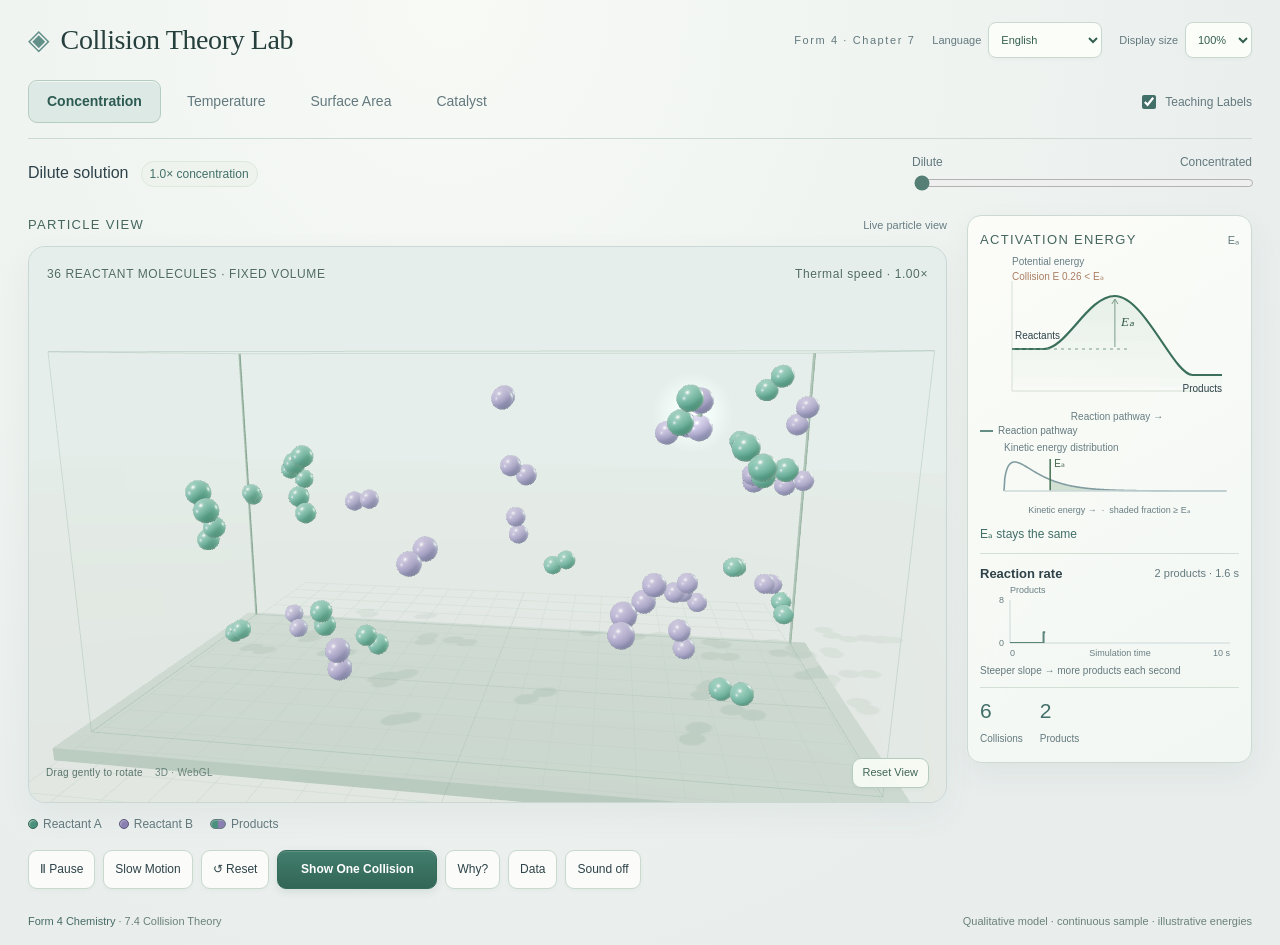
==== commit 68f03845: "Make concentration and temperature changes clearer and remove comparison cards" ====
--- a/index.html
+++ b/index.html
@@ -6,14 +6,252 @@
   <meta name="theme-color" content="#e9eeed">
   <title>Collision Theory Lab · Form 4 Chemistry</title>
   <style>
-    *{box-sizing:border-box}body{margin:0;background:radial-gradient(ellipse at 35% 0%,#f7faf5,#e9eeed 75%);color:#293c43;font-family:Inter,"Segoe UI",sans-serif}
-    main{max-width:1450px;margin:auto;padding:30px 34px 22px}
-    @media(max-width:650px){main{padding:14px 10px}}
-  </style>
+    *{box-sizing:border-box}body{margin:0;background:radial-gradient(ellipse at 35% 0%,#f7faf5,#e9eeed 75%);color:#293c43;font-family:'Segoe UI',Arial,sans-serif}main{width:100%;max-width:none;margin:0;padding:0}html{min-width:280px}body{min-height:100vh}
+</style>
 
 </head>
 <body><main><collision-theory-lab></collision-theory-lab></main><script>
-/* Collision Theory Lab. Dependency-free, embeddable custom element. */
+console.warn('Scripts "build/three.js" and "build/three.min.js" are deprecated with r150+, and will be removed with r160. Please use ES Modules or alternatives: https://threejs.org/docs/index.html#manual/en/introduction/Installation'),
+/**
+ * @license
+ * Copyright 2010-2023 Three.js Authors
+ * SPDX-License-Identifier: MIT
+ */
+function(t,e){"object"==typeof exports&&"undefined"!=typeof module?e(exports):"function"==typeof define&&define.amd?define(["exports"],e):e((t="undefined"!=typeof globalThis?globalThis:t||self).THREE={})}(this,(function(t){"use strict";const e="160",n=1,i=2,r=3,s=0,a=1,o=100,l=204,c=205,h=0,u=1,d=2,p=0,m=1,f=2,g=3,_=4,v=5,x=6,y="attached",M="detached",S=300,b=301,T=302,E=303,w=304,A=306,R=1e3,C=1001,L=1002,P=1003,I=1004,U=1005,D=1006,N=1007,O=1008,F=1009,B=1012,z=1013,G=1014,H=1015,V=1016,k=1017,W=1018,X=1020,j=1023,q=1026,Y=1027,Z=1029,J=1031,K=1033,$=33776,Q=33777,tt=33778,et=33779,nt=35840,it=35841,rt=35842,st=35843,at=36196,ot=37492,lt=37496,ct=37808,ht=37809,ut=37810,dt=37811,pt=37812,mt=37813,ft=37814,gt=37815,_t=37816,vt=37817,xt=37818,yt=37819,Mt=37820,St=37821,bt=36492,Tt=36494,Et=36495,wt=36284,At=36285,Rt=36286,Ct=2300,Lt=2301,Pt=2302,It=2400,Ut=2401,Dt=2402,Nt=2500,Ot=2501,Ft=3e3,Bt=3001,zt="",Gt="srgb",Ht="srgb-linear",Vt="display-p3",kt="display-p3-linear",Wt="linear",Xt="srgb",jt="rec709",qt="p3",Yt=7680,Zt=35044,Jt="300 es",Kt=1035,$t=2e3,Qt=2001;class te{addEventListener(t,e){void 0===this._listeners&&(this._listeners={});const n=this._listeners;void 0===n[t]&&(n[t]=[]),-1===n[t].indexOf(e)&&n[t].push(e)}hasEventListener(t,e){if(void 0===this._listeners)return!1;const n=this._listeners;return void 0!==n[t]&&-1!==n[t].indexOf(e)}removeEventListener(t,e){if(void 0===this._listeners)return;const n=this._listeners[t];if(void 0!==n){const t=n.indexOf(e);-1!==t&&n.splice(t,1)}}dispatchEvent(t){if(void 0===this._listeners)return;const e=this._listeners[t.type];if(void 0!==e){t.target=this;const n=e.slice(0);for(let e=0,i=n.length;e<i;e++)n[e].call(this,t);t.target=null}}}const ee=["00","01","02","03","04","05","06","07","08","09","0a","0b","0c","0d","0e","0f","10","11","12","13","14","15","16","17","18","19","1a","1b","1c","1d","1e","1f","20","21","22","23","24","25","26","27","28","29","2a","2b","2c","2d","2e","2f","30","31","32","33","34","35","36","37","38","39","3a","3b","3c","3d","3e","3f","40","41","42","43","44","45","46","47","48","49","4a","4b","4c","4d","4e","4f","50","51","52","53","54","55","56","57","58","59","5a","5b","5c","5d","5e","5f","60","61","62","63","64","65","66","67","68","69","6a","6b","6c","6d","6e","6f","70","71","72","73","74","75","76","77","78","79","7a","7b","7c","7d","7e","7f","80","81","82","83","84","85","86","87","88","89","8a","8b","8c","8d","8e","8f","90","91","92","93","94","95","96","97","98","99","9a","9b","9c","9d","9e","9f","a0","a1","a2","a3","a4","a5","a6","a7","a8","a9","aa","ab","ac","ad","ae","af","b0","b1","b2","b3","b4","b5","b6","b7","b8","b9","ba","bb","bc","bd","be","bf","c0","c1","c2","c3","c4","c5","c6","c7","c8","c9","ca","cb","cc","cd","ce","cf","d0","d1","d2","d3","d4","d5","d6","d7","d8","d9","da","db","dc","dd","de","df","e0","e1","e2","e3","e4","e5","e6","e7","e8","e9","ea","eb","ec","ed","ee","ef","f0","f1","f2","f3","f4","f5","f6","f7","f8","f9","fa","fb","fc","fd","fe","ff"];let ne=1234567;const ie=Math.PI/180,re=180/Math.PI;function se(){const t=4294967295*Math.random()|0,e=4294967295*Math.random()|0,n=4294967295*Math.random()|0,i=4294967295*Math.random()|0;return(ee[255&t]+ee[t>>8&255]+ee[t>>16&255]+ee[t>>24&255]+"-"+ee[255&e]+ee[e>>8&255]+"-"+ee[e>>16&15|64]+ee[e>>24&255]+"-"+ee[63&n|128]+ee[n>>8&255]+"-"+ee[n>>16&255]+ee[n>>24&255]+ee[255&i]+ee[i>>8&255]+ee[i>>16&255]+ee[i>>24&255]).toLowerCase()}function ae(t,e,n){return Math.max(e,Math.min(n,t))}function oe(t,e){return(t%e+e)%e}function le(t,e,n){return(1-n)*t+n*e}function ce(t){return 0==(t&t-1)&&0!==t}function he(t){return Math.pow(2,Math.floor(Math.log(t)/Math.LN2))}function ue(t,e){switch(e.constructor){case Float32Array:return t;case Uint32Array:return t/4294967295;case Uint16Array:return t/65535;case Uint8Array:return t/255;case Int32Array:return Math.max(t/2147483647,-1);case Int16Array:return Math.max(t/32767,-1);case Int8Array:return Math.max(t/127,-1);default:throw new Error("Invalid component type.")}}function de(t,e){switch(e.constructor){case Float32Array:return t;case Uint32Array:return Math.round(4294967295*t);case Uint16Array:return Math.round(65535*t);case Uint8Array:return Math.round(255*t);case Int32Array:return Math.round(2147483647*t);case Int16Array:return Math.round(32767*t);case Int8Array:return Math.round(127*t);default:throw new Error("Invalid component type.")}}const pe={DEG2RAD:ie,RAD2DEG:re,generateUUID:se,clamp:ae,euclideanModulo:oe,mapLinear:function(t,e,n,i,r){return i+(t-e)*(r-i)/(n-e)},inverseLerp:function(t,e,n){return t!==e?(n-t)/(e-t):0},lerp:le,damp:function(t,e,n,i){return le(t,e,1-Math.exp(-n*i))},pingpong:function(t,e=1){return e-Math.abs(oe(t,2*e)-e)},smoothstep:function(t,e,n){return t<=e?0:t>=n?1:(t=(t-e)/(n-e))*t*(3-2*t)},smootherstep:function(t,e,n){return t<=e?0:t>=n?1:(t=(t-e)/(n-e))*t*t*(t*(6*t-15)+10)},randInt:function(t,e){return t+Math.floor(Math.random()*(e-t+1))},randFloat:function(t,e){return t+Math.random()*(e-t)},randFloatSpread:function(t){return t*(.5-Math.random())},seededRandom:function(t){void 0!==t&&(ne=t);let e=ne+=1831565813;return e=Math.imul(e^e>>>15,1|e),e^=e+Math.imul(e^e>>>7,61|e),((e^e>>>14)>>>0)/4294967296},degToRad:function(t){return t*ie},radToDeg:function(t){return t*re},isPowerOfTwo:ce,ceilPowerOfTwo:function(t){return Math.pow(2,Math.ceil(Math.log(t)/Math.LN2))},floorPowerOfTwo:he,setQuaternionFromProperEuler:function(t,e,n,i,r){const s=Math.cos,a=Math.sin,o=s(n/2),l=a(n/2),c=s((e+i)/2),h=a((e+i)/2),u=s((e-i)/2),d=a((e-i)/2),p=s((i-e)/2),m=a((i-e)/2);switch(r){case"XYX":t.set(o*h,l*u,l*d,o*c);break;case"YZY":t.set(l*d,o*h,l*u,o*c);break;case"ZXZ":t.set(l*u,l*d,o*h,o*c);break;case"XZX":t.set(o*h,l*m,l*p,o*c);break;case"YXY":t.set(l*p,o*h,l*m,o*c);break;case"ZYZ":t.set(l*m,l*p,o*h,o*c);break;default:console.warn("THREE.MathUtils: .setQuaternionFromProperEuler() encountered an unknown order: "+r)}},normalize:de,denormalize:ue};class me{constructor(t=0,e=0){me.prototype.isVector2=!0,this.x=t,this.y=e}get width(){return this.x}set width(t){this.x=t}get height(){return this.y}set height(t){this.y=t}set(t,e){return this.x=t,this.y=e,this}setScalar(t){return this.x=t,this.y=t,this}setX(t){return this.x=t,this}setY(t){return this.y=t,this}setComponent(t,e){switch(t){case 0:this.x=e;break;case 1:this.y=e;break;default:throw new Error("index is out of range: "+t)}return this}getComponent(t){switch(t){case 0:return this.x;case 1:return this.y;default:throw new Error("index is out of range: "+t)}}clone(){return new this.constructor(this.x,this.y)}copy(t){return this.x=t.x,this.y=t.y,this}add(t){return this.x+=t.x,this.y+=t.y,this}addScalar(t){return this.x+=t,this.y+=t,this}addVectors(t,e){return this.x=t.x+e.x,this.y=t.y+e.y,this}addScaledVector(t,e){return this.x+=t.x*e,this.y+=t.y*e,this}sub(t){return this.x-=t.x,this.y-=t.y,this}subScalar(t){return this.x-=t,this.y-=t,this}subVectors(t,e){return this.x=t.x-e.x,this.y=t.y-e.y,this}multiply(t){return this.x*=t.x,this.y*=t.y,this}multiplyScalar(t){return this.x*=t,this.y*=t,this}divide(t){return this.x/=t.x,this.y/=t.y,this}divideScalar(t){return this.multiplyScalar(1/t)}applyMatrix3(t){const e=this.x,n=this.y,i=t.elements;return this.x=i[0]*e+i[3]*n+i[6],this.y=i[1]*e+i[4]*n+i[7],this}min(t){return this.x=Math.min(this.x,t.x),this.y=Math.min(this.y,t.y),this}max(t){return this.x=Math.max(this.x,t.x),this.y=Math.max(this.y,t.y),this}clamp(t,e){return this.x=Math.max(t.x,Math.min(e.x,this.x)),this.y=Math.max(t.y,Math.min(e.y,this.y)),this}clampScalar(t,e){return this.x=Math.max(t,Math.min(e,this.x)),this.y=Math.max(t,Math.min(e,this.y)),this}clampLength(t,e){const n=this.length();return this.divideScalar(n||1).multiplyScalar(Math.max(t,Math.min(e,n)))}floor(){return this.x=Math.floor(this.x),this.y=Math.floor(this.y),this}ceil(){return this.x=Math.ceil(this.x),this.y=Math.ceil(this.y),this}round(){return this.x=Math.round(this.x),this.y=Math.round(this.y),this}roundToZero(){return this.x=Math.trunc(this.x),this.y=Math.trunc(this.y),this}negate(){return this.x=-this.x,this.y=-this.y,this}dot(t){return this.x*t.x+this.y*t.y}cross(t){return this.x*t.y-this.y*t.x}lengthSq(){return this.x*this.x+this.y*this.y}length(){return Math.sqrt(this.x*this.x+this.y*this.y)}manhattanLength(){return Math.abs(this.x)+Math.abs(this.y)}normalize(){return this.divideScalar(this.length()||1)}angle(){return Math.atan2(-this.y,-this.x)+Math.PI}angleTo(t){const e=Math.sqrt(this.lengthSq()*t.lengthSq());if(0===e)return Math.PI/2;const n=this.dot(t)/e;return Math.acos(ae(n,-1,1))}distanceTo(t){return Math.sqrt(this.distanceToSquared(t))}distanceToSquared(t){const e=this.x-t.x,n=this.y-t.y;return e*e+n*n}manhattanDistanceTo(t){return Math.abs(this.x-t.x)+Math.abs(this.y-t.y)}setLength(t){return this.normalize().multiplyScalar(t)}lerp(t,e){return this.x+=(t.x-this.x)*e,this.y+=(t.y-this.y)*e,this}lerpVectors(t,e,n){return this.x=t.x+(e.x-t.x)*n,this.y=t.y+(e.y-t.y)*n,this}equals(t){return t.x===this.x&&t.y===this.y}fromArray(t,e=0){return this.x=t[e],this.y=t[e+1],this}toArray(t=[],e=0){return t[e]=this.x,t[e+1]=this.y,t}fromBufferAttribute(t,e){return this.x=t.getX(e),this.y=t.getY(e),this}rotateAround(t,e){const n=Math.cos(e),i=Math.sin(e),r=this.x-t.x,s=this.y-t.y;return this.x=r*n-s*i+t.x,this.y=r*i+s*n+t.y,this}random(){return this.x=Math.random(),this.y=Math.random(),this}*[Symbol.iterator](){yield this.x,yield this.y}}class fe{constructor(t,e,n,i,r,s,a,o,l){fe.prototype.isMatrix3=!0,this.elements=[1,0,0,0,1,0,0,0,1],void 0!==t&&this.set(t,e,n,i,r,s,a,o,l)}set(t,e,n,i,r,s,a,o,l){const c=this.elements;return c[0]=t,c[1]=i,c[2]=a,c[3]=e,c[4]=r,c[5]=o,c[6]=n,c[7]=s,c[8]=l,this}identity(){return this.set(1,0,0,0,1,0,0,0,1),this}copy(t){const e=this.elements,n=t.elements;return e[0]=n[0],e[1]=n[1],e[2]=n[2],e[3]=n[3],e[4]=n[4],e[5]=n[5],e[6]=n[6],e[7]=n[7],e[8]=n[8],this}extractBasis(t,e,n){return t.setFromMatrix3Column(this,0),e.setFromMatrix3Column(this,1),n.setFromMatrix3Column(this,2),this}setFromMatrix4(t){const e=t.elements;return this.set(e[0],e[4],e[8],e[1],e[5],e[9],e[2],e[6],e[10]),this}multiply(t){return this.multiplyMatrices(this,t)}premultiply(t){return this.multiplyMatrices(t,this)}multiplyMatrices(t,e){const n=t.elements,i=e.elements,r=this.elements,s=n[0],a=n[3],o=n[6],l=n[1],c=n[4],h=n[7],u=n[2],d=n[5],p=n[8],m=i[0],f=i[3],g=i[6],_=i[1],v=i[4],x=i[7],y=i[2],M=i[5],S=i[8];return r[0]=s*m+a*_+o*y,r[3]=s*f+a*v+o*M,r[6]=s*g+a*x+o*S,r[1]=l*m+c*_+h*y,r[4]=l*f+c*v+h*M,r[7]=l*g+c*x+h*S,r[2]=u*m+d*_+p*y,r[5]=u*f+d*v+p*M,r[8]=u*g+d*x+p*S,this}multiplyScalar(t){const e=this.elements;return e[0]*=t,e[3]*=t,e[6]*=t,e[1]*=t,e[4]*=t,e[7]*=t,e[2]*=t,e[5]*=t,e[8]*=t,this}determinant(){const t=this.elements,e=t[0],n=t[1],i=t[2],r=t[3],s=t[4],a=t[5],o=t[6],l=t[7],c=t[8];return e*s*c-e*a*l-n*r*c+n*a*o+i*r*l-i*s*o}invert(){const t=this.elements,e=t[0],n=t[1],i=t[2],r=t[3],s=t[4],a=t[5],o=t[6],l=t[7],c=t[8],h=c*s-a*l,u=a*o-c*r,d=l*r-s*o,p=e*h+n*u+i*d;if(0===p)return this.set(0,0,0,0,0,0,0,0,0);const m=1/p;return t[0]=h*m,t[1]=(i*l-c*n)*m,t[2]=(a*n-i*s)*m,t[3]=u*m,t[4]=(c*e-i*o)*m,t[5]=(i*r-a*e)*m,t[6]=d*m,t[7]=(n*o-l*e)*m,t[8]=(s*e-n*r)*m,this}transpose(){let t;const e=this.elements;return t=e[1],e[1]=e[3],e[3]=t,t=e[2],e[2]=e[6],e[6]=t,t=e[5],e[5]=e[7],e[7]=t,this}getNormalMatrix(t){return this.setFromMatrix4(t).invert().transpose()}transposeIntoArray(t){const e=this.elements;return t[0]=e[0],t[1]=e[3],t[2]=e[6],t[3]=e[1],t[4]=e[4],t[5]=e[7],t[6]=e[2],t[7]=e[5],t[8]=e[8],this}setUvTransform(t,e,n,i,r,s,a){const o=Math.cos(r),l=Math.sin(r);return this.set(n*o,n*l,-n*(o*s+l*a)+s+t,-i*l,i*o,-i*(-l*s+o*a)+a+e,0,0,1),this}scale(t,e){return this.premultiply(ge.makeScale(t,e)),this}rotate(t){return this.premultiply(ge.makeRotation(-t)),this}translate(t,e){return this.premultiply(ge.makeTranslation(t,e)),this}makeTranslation(t,e){return t.isVector2?this.set(1,0,t.x,0,1,t.y,0,0,1):this.set(1,0,t,0,1,e,0,0,1),this}makeRotation(t){const e=Math.cos(t),n=Math.sin(t);return this.set(e,-n,0,n,e,0,0,0,1),this}makeScale(t,e){return this.set(t,0,0,0,e,0,0,0,1),this}equals(t){const e=this.elements,n=t.elements;for(let t=0;t<9;t++)if(e[t]!==n[t])return!1;return!0}fromArray(t,e=0){for(let n=0;n<9;n++)this.elements[n]=t[n+e];return this}toArray(t=[],e=0){const n=this.elements;return t[e]=n[0],t[e+1]=n[1],t[e+2]=n[2],t[e+3]=n[3],t[e+4]=n[4],t[e+5]=n[5],t[e+6]=n[6],t[e+7]=n[7],t[e+8]=n[8],t}clone(){return(new this.constructor).fromArray(this.elements)}}const ge=new fe;function _e(t){for(let e=t.length-1;e>=0;--e)if(t[e]>=65535)return!0;return!1}const ve={Int8Array:Int8Array,Uint8Array:Uint8Array,Uint8ClampedArray:Uint8ClampedArray,Int16Array:Int16Array,Uint16Array:Uint16Array,Int32Array:Int32Array,Uint32Array:Uint32Array,Float32Array:Float32Array,Float64Array:Float64Array};function xe(t,e){return new ve[t](e)}function ye(t){return document.createElementNS("http://www.w3.org/1999/xhtml",t)}function Me(){const t=ye("canvas");return t.style.display="block",t}const Se={};function be(t){t in Se||(Se[t]=!0,console.warn(t))}const Te=(new fe).set(.8224621,.177538,0,.0331941,.9668058,0,.0170827,.0723974,.9105199),Ee=(new fe).set(1.2249401,-.2249404,0,-.0420569,1.0420571,0,-.0196376,-.0786361,1.0982735),we={[Ht]:{transfer:Wt,primaries:jt,toReference:t=>t,fromReference:t=>t},[Gt]:{transfer:Xt,primaries:jt,toReference:t=>t.convertSRGBToLinear(),fromReference:t=>t.convertLinearToSRGB()},[kt]:{transfer:Wt,primaries:qt,toReference:t=>t.applyMatrix3(Ee),fromReference:t=>t.applyMatrix3(Te)},[Vt]:{transfer:Xt,primaries:qt,toReference:t=>t.convertSRGBToLinear().applyMatrix3(Ee),fromReference:t=>t.applyMatrix3(Te).convertLinearToSRGB()}},Ae=new Set([Ht,kt]),Re={enabled:!0,_workingColorSpace:Ht,get workingColorSpace(){return this._workingColorSpace},set workingColorSpace(t){if(!Ae.has(t))throw new Error(`Unsupported working color space, "${t}".`);this._workingColorSpace=t},convert:function(t,e,n){if(!1===this.enabled||e===n||!e||!n)return t;const i=we[e].toReference;return(0,we[n].fromReference)(i(t))},fromWorkingColorSpace:function(t,e){return this.convert(t,this._workingColorSpace,e)},toWorkingColorSpace:function(t,e){return this.convert(t,e,this._workingColorSpace)},getPrimaries:function(t){return we[t].primaries},getTransfer:function(t){return t===zt?Wt:we[t].transfer}};function Ce(t){return t<.04045?.0773993808*t:Math.pow(.9478672986*t+.0521327014,2.4)}function Le(t){return t<.0031308?12.92*t:1.055*Math.pow(t,.41666)-.055}let Pe;class Ie{static getDataURL(t){if(/^data:/i.test(t.src))return t.src;if("undefined"==typeof HTMLCanvasElement)return t.src;let e;if(t instanceof HTMLCanvasElement)e=t;else{void 0===Pe&&(Pe=ye("canvas")),Pe.width=t.width,Pe.height=t.height;const n=Pe.getContext("2d");t instanceof ImageData?n.putImageData(t,0,0):n.drawImage(t,0,0,t.width,t.height),e=Pe}return e.width>2048||e.height>2048?(console.warn("THREE.ImageUtils.getDataURL: Image converted to jpg for performance reasons",t),e.toDataURL("image/jpeg",.6)):e.toDataURL("image/png")}static sRGBToLinear(t){if("undefined"!=typeof HTMLImageElement&&t instanceof HTMLImageElement||"undefined"!=typeof HTMLCanvasElement&&t instanceof HTMLCanvasElement||"undefined"!=typeof ImageBitmap&&t instanceof ImageBitmap){const e=ye("canvas");e.width=t.width,e.height=t.height;const n=e.getContext("2d");n.drawImage(t,0,0,t.width,t.height);const i=n.getImageData(0,0,t.width,t.height),r=i.data;for(let t=0;t<r.length;t++)r[t]=255*Ce(r[t]/255);return n.putImageData(i,0,0),e}if(t.data){const e=t.data.slice(0);for(let t=0;t<e.length;t++)e instanceof Uint8Array||e instanceof Uint8ClampedArray?e[t]=Math.floor(255*Ce(e[t]/255)):e[t]=Ce(e[t]);return{data:e,width:t.width,height:t.height}}return console.warn("THREE.ImageUtils.sRGBToLinear(): Unsupported image type. No color space conversion applied."),t}}let Ue=0;class De{constructor(t=null){this.isSource=!0,Object.defineProperty(this,"id",{value:Ue++}),this.uuid=se(),this.data=t,this.version=0}set needsUpdate(t){!0===t&&this.version++}toJSON(t){const e=void 0===t||"string"==typeof t;if(!e&&void 0!==t.images[this.uuid])return t.images[this.uuid];const n={uuid:this.uuid,url:""},i=this.data;if(null!==i){let t;if(Array.isArray(i)){t=[];for(let e=0,n=i.length;e<n;e++)i[e].isDataTexture?t.push(Ne(i[e].image)):t.push(Ne(i[e]))}else t=Ne(i);n.url=t}return e||(t.images[this.uuid]=n),n}}function Ne(t){return"undefined"!=typeof HTMLImageElement&&t instanceof HTMLImageElement||"undefined"!=typeof HTMLCanvasElement&&t instanceof HTMLCanvasElement||"undefined"!=typeof ImageBitmap&&t instanceof ImageBitmap?Ie.getDataURL(t):t.data?{data:Array.from(t.data),width:t.width,height:t.height,type:t.data.constructor.name}:(console.warn("THREE.Texture: Unable to serialize Texture."),{})}let Oe=0;class Fe extends te{constructor(t=Fe.DEFAULT_IMAGE,e=Fe.DEFAULT_MAPPING,n=1001,i=1001,r=1006,s=1008,a=1023,o=1009,l=Fe.DEFAULT_ANISOTROPY,c=""){super(),this.isTexture=!0,Object.defineProperty(this,"id",{value:Oe++}),this.uuid=se(),this.name="",this.source=new De(t),this.mipmaps=[],this.mapping=e,this.channel=0,this.wrapS=n,this.wrapT=i,this.magFilter=r,this.minFilter=s,this.anisotropy=l,this.format=a,this.internalFormat=null,this.type=o,this.offset=new me(0,0),this.repeat=new me(1,1),this.center=new me(0,0),this.rotation=0,this.matrixAutoUpdate=!0,this.matrix=new fe,this.generateMipmaps=!0,this.premultiplyAlpha=!1,this.flipY=!0,this.unpackAlignment=4,"string"==typeof c?this.colorSpace=c:(be("THREE.Texture: Property .encoding has been replaced by .colorSpace."),this.colorSpace=c===Bt?Gt:zt),this.userData={},this.version=0,this.onUpdate=null,this.isRenderTargetTexture=!1,this.needsPMREMUpdate=!1}get image(){return this.source.data}set image(t=null){this.source.data=t}updateMatrix(){this.matrix.setUvTransform(this.offset.x,this.offset.y,this.repeat.x,this.repeat.y,this.rotation,this.center.x,this.center.y)}clone(){return(new this.constructor).copy(this)}copy(t){return this.name=t.name,this.source=t.source,this.mipmaps=t.mipmaps.slice(0),this.mapping=t.mapping,this.channel=t.channel,this.wrapS=t.wrapS,this.wrapT=t.wrapT,this.magFilter=t.magFilter,this.minFilter=t.minFilter,this.anisotropy=t.anisotropy,this.format=t.format,this.internalFormat=t.internalFormat,this.type=t.type,this.offset.copy(t.offset),this.repeat.copy(t.repeat),this.center.copy(t.center),this.rotation=t.rotation,this.matrixAutoUpdate=t.matrixAutoUpdate,this.matrix.copy(t.matrix),this.generateMipmaps=t.generateMipmaps,this.premultiplyAlpha=t.premultiplyAlpha,this.flipY=t.flipY,this.unpackAlignment=t.unpackAlignment,this.colorSpace=t.colorSpace,this.userData=JSON.parse(JSON.stringify(t.userData)),this.needsUpdate=!0,this}toJSON(t){const e=void 0===t||"string"==typeof t;if(!e&&void 0!==t.textures[this.uuid])return t.textures[this.uuid];const n={metadata:{version:4.6,type:"Texture",generator:"Texture.toJSON"},uuid:this.uuid,name:this.name,image:this.source.toJSON(t).uuid,mapping:this.mapping,channel:this.channel,repeat:[this.repeat.x,this.repeat.y],offset:[this.offset.x,this.offset.y],center:[this.center.x,this.center.y],rotation:this.rotation,wrap:[this.wrapS,this.wrapT],format:this.format,internalFormat:this.internalFormat,type:this.type,colorSpace:this.colorSpace,minFilter:this.minFilter,magFilter:this.magFilter,anisotropy:this.anisotropy,flipY:this.flipY,generateMipmaps:this.generateMipmaps,premultiplyAlpha:this.premultiplyAlpha,unpackAlignment:this.unpackAlignment};return Object.keys(this.userData).length>0&&(n.userData=this.userData),e||(t.textures[this.uuid]=n),n}dispose(){this.dispatchEvent({type:"dispose"})}transformUv(t){if(this.mapping!==S)return t;if(t.applyMatrix3(this.matrix),t.x<0||t.x>1)switch(this.wrapS){case R:t.x=t.x-Math.floor(t.x);break;case C:t.x=t.x<0?0:1;break;case L:1===Math.abs(Math.floor(t.x)%2)?t.x=Math.ceil(t.x)-t.x:t.x=t.x-Math.floor(t.x)}if(t.y<0||t.y>1)switch(this.wrapT){case R:t.y=t.y-Math.floor(t.y);break;case C:t.y=t.y<0?0:1;break;case L:1===Math.abs(Math.floor(t.y)%2)?t.y=Math.ceil(t.y)-t.y:t.y=t.y-Math.floor(t.y)}return this.flipY&&(t.y=1-t.y),t}set needsUpdate(t){!0===t&&(this.version++,this.source.needsUpdate=!0)}get encoding(){return be("THREE.Texture: Property .encoding has been replaced by .colorSpace."),this.colorSpace===Gt?Bt:Ft}set encoding(t){be("THREE.Texture: Property .encoding has been replaced by .colorSpace."),this.colorSpace=t===Bt?Gt:zt}}Fe.DEFAULT_IMAGE=null,Fe.DEFAULT_MAPPING=S,Fe.DEFAULT_ANISOTROPY=1;class Be{constructor(t=0,e=0,n=0,i=1){Be.prototype.isVector4=!0,this.x=t,this.y=e,this.z=n,this.w=i}get width(){return this.z}set width(t){this.z=t}get height(){return this.w}set height(t){this.w=t}set(t,e,n,i){return this.x=t,this.y=e,this.z=n,this.w=i,this}setScalar(t){return this.x=t,this.y=t,this.z=t,this.w=t,this}setX(t){return this.x=t,this}setY(t){return this.y=t,this}setZ(t){return this.z=t,this}setW(t){return this.w=t,this}setComponent(t,e){switch(t){case 0:this.x=e;break;case 1:this.y=e;break;case 2:this.z=e;break;case 3:this.w=e;break;default:throw new Error("index is out of range: "+t)}return this}getComponent(t){switch(t){case 0:return this.x;case 1:return this.y;case 2:return this.z;case 3:return this.w;default:throw new Error("index is out of range: "+t)}}clone(){return new this.constructor(this.x,this.y,this.z,this.w)}copy(t){return this.x=t.x,this.y=t.y,this.z=t.z,this.w=void 0!==t.w?t.w:1,this}add(t){return this.x+=t.x,this.y+=t.y,this.z+=t.z,this.w+=t.w,this}addScalar(t){return this.x+=t,this.y+=t,this.z+=t,this.w+=t,this}addVectors(t,e){return this.x=t.x+e.x,this.y=t.y+e.y,this.z=t.z+e.z,this.w=t.w+e.w,this}addScaledVector(t,e){return this.x+=t.x*e,this.y+=t.y*e,this.z+=t.z*e,this.w+=t.w*e,this}sub(t){return this.x-=t.x,this.y-=t.y,this.z-=t.z,this.w-=t.w,this}subScalar(t){return this.x-=t,this.y-=t,this.z-=t,this.w-=t,this}subVectors(t,e){return this.x=t.x-e.x,this.y=t.y-e.y,this.z=t.z-e.z,this.w=t.w-e.w,this}multiply(t){return this.x*=t.x,this.y*=t.y,this.z*=t.z,this.w*=t.w,this}multiplyScalar(t){return this.x*=t,this.y*=t,this.z*=t,this.w*=t,this}applyMatrix4(t){const e=this.x,n=this.y,i=this.z,r=this.w,s=t.elements;return this.x=s[0]*e+s[4]*n+s[8]*i+s[12]*r,this.y=s[1]*e+s[5]*n+s[9]*i+s[13]*r,this.z=s[2]*e+s[6]*n+s[10]*i+s[14]*r,this.w=s[3]*e+s[7]*n+s[11]*i+s[15]*r,this}divideScalar(t){return this.multiplyScalar(1/t)}setAxisAngleFromQuaternion(t){this.w=2*Math.acos(t.w);const e=Math.sqrt(1-t.w*t.w);return e<1e-4?(this.x=1,this.y=0,this.z=0):(this.x=t.x/e,this.y=t.y/e,this.z=t.z/e),this}setAxisAngleFromRotationMatrix(t){let e,n,i,r;const s=.01,a=.1,o=t.elements,l=o[0],c=o[4],h=o[8],u=o[1],d=o[5],p=o[9],m=o[2],f=o[6],g=o[10];if(Math.abs(c-u)<s&&Math.abs(h-m)<s&&Math.abs(p-f)<s){if(Math.abs(c+u)<a&&Math.abs(h+m)<a&&Math.abs(p+f)<a&&Math.abs(l+d+g-3)<a)return this.set(1,0,0,0),this;e=Math.PI;const t=(l+1)/2,o=(d+1)/2,_=(g+1)/2,v=(c+u)/4,x=(h+m)/4,y=(p+f)/4;return t>o&&t>_?t<s?(n=0,i=.707106781,r=.707106781):(n=Math.sqrt(t),i=v/n,r=x/n):o>_?o<s?(n=.707106781,i=0,r=.707106781):(i=Math.sqrt(o),n=v/i,r=y/i):_<s?(n=.707106781,i=.707106781,r=0):(r=Math.sqrt(_),n=x/r,i=y/r),this.set(n,i,r,e),this}let _=Math.sqrt((f-p)*(f-p)+(h-m)*(h-m)+(u-c)*(u-c));return Math.abs(_)<.001&&(_=1),this.x=(f-p)/_,this.y=(h-m)/_,this.z=(u-c)/_,this.w=Math.acos((l+d+g-1)/2),this}min(t){return this.x=Math.min(this.x,t.x),this.y=Math.min(this.y,t.y),this.z=Math.min(this.z,t.z),this.w=Math.min(this.w,t.w),this}max(t){return this.x=Math.max(this.x,t.x),this.y=Math.max(this.y,t.y),this.z=Math.max(this.z,t.z),this.w=Math.max(this.w,t.w),this}clamp(t,e){return this.x=Math.max(t.x,Math.min(e.x,this.x)),this.y=Math.max(t.y,Math.min(e.y,this.y)),this.z=Math.max(t.z,Math.min(e.z,this.z)),this.w=Math.max(t.w,Math.min(e.w,this.w)),this}clampScalar(t,e){return this.x=Math.max(t,Math.min(e,this.x)),this.y=Math.max(t,Math.min(e,this.y)),this.z=Math.max(t,Math.min(e,this.z)),this.w=Math.max(t,Math.min(e,this.w)),this}clampLength(t,e){const n=this.length();return this.divideScalar(n||1).multiplyScalar(Math.max(t,Math.min(e,n)))}floor(){return this.x=Math.floor(this.x),this.y=Math.floor(this.y),this.z=Math.floor(this.z),this.w=Math.floor(this.w),this}ceil(){return this.x=Math.ceil(this.x),this.y=Math.ceil(this.y),this.z=Math.ceil(this.z),this.w=Math.ceil(this.w),this}round(){return this.x=Math.round(this.x),this.y=Math.round(this.y),this.z=Math.round(this.z),this.w=Math.round(this.w),this}roundToZero(){return this.x=Math.trunc(this.x),this.y=Math.trunc(this.y),this.z=Math.trunc(this.z),this.w=Math.trunc(this.w),this}negate(){return this.x=-this.x,this.y=-this.y,this.z=-this.z,this.w=-this.w,this}dot(t){return this.x*t.x+this.y*t.y+this.z*t.z+this.w*t.w}lengthSq(){return this.x*this.x+this.y*this.y+this.z*this.z+this.w*this.w}length(){return Math.sqrt(this.x*this.x+this.y*this.y+this.z*this.z+this.w*this.w)}manhattanLength(){return Math.abs(this.x)+Math.abs(this.y)+Math.abs(this.z)+Math.abs(this.w)}normalize(){return this.divideScalar(this.length()||1)}setLength(t){return this.normalize().multiplyScalar(t)}lerp(t,e){return this.x+=(t.x-this.x)*e,this.y+=(t.y-this.y)*e,this.z+=(t.z-this.z)*e,this.w+=(t.w-this.w)*e,this}lerpVectors(t,e,n){return this.x=t.x+(e.x-t.x)*n,this.y=t.y+(e.y-t.y)*n,this.z=t.z+(e.z-t.z)*n,this.w=t.w+(e.w-t.w)*n,this}equals(t){return t.x===this.x&&t.y===this.y&&t.z===this.z&&t.w===this.w}fromArray(t,e=0){return this.x=t[e],this.y=t[e+1],this.z=t[e+2],this.w=t[e+3],this}toArray(t=[],e=0){return t[e]=this.x,t[e+1]=this.y,t[e+2]=this.z,t[e+3]=this.w,t}fromBufferAttribute(t,e){return this.x=t.getX(e),this.y=t.getY(e),this.z=t.getZ(e),this.w=t.getW(e),this}random(){return this.x=Math.random(),this.y=Math.random(),this.z=Math.random(),this.w=Math.random(),this}*[Symbol.iterator](){yield this.x,yield this.y,yield this.z,yield this.w}}class ze extends te{constructor(t=1,e=1,n={}){super(),this.isRenderTarget=!0,this.width=t,this.height=e,this.depth=1,this.scissor=new Be(0,0,t,e),this.scissorTest=!1,this.viewport=new Be(0,0,t,e);const i={width:t,height:e,depth:1};void 0!==n.encoding&&(be("THREE.WebGLRenderTarget: option.encoding has been replaced by option.colorSpace."),n.colorSpace=n.encoding===Bt?Gt:zt),n=Object.assign({generateMipmaps:!1,internalFormat:null,minFilter:D,depthBuffer:!0,stencilBuffer:!1,depthTexture:null,samples:0},n),this.texture=new Fe(i,n.mapping,n.wrapS,n.wrapT,n.magFilter,n.minFilter,n.format,n.type,n.anisotropy,n.colorSpace),this.texture.isRenderTargetTexture=!0,this.texture.flipY=!1,this.texture.generateMipmaps=n.generateMipmaps,this.texture.internalFormat=n.internalFormat,this.depthBuffer=n.depthBuffer,this.stencilBuffer=n.stencilBuffer,this.depthTexture=n.depthTexture,this.samples=n.samples}setSize(t,e,n=1){this.width===t&&this.height===e&&this.depth===n||(this.width=t,this.height=e,this.depth=n,this.texture.image.width=t,this.texture.image.height=e,this.texture.image.depth=n,this.dispose()),this.viewport.set(0,0,t,e),this.scissor.set(0,0,t,e)}clone(){return(new this.constructor).copy(this)}copy(t){this.width=t.width,this.height=t.height,this.depth=t.depth,this.scissor.copy(t.scissor),this.scissorTest=t.scissorTest,this.viewport.copy(t.viewport),this.texture=t.texture.clone(),this.texture.isRenderTargetTexture=!0;const e=Object.assign({},t.texture.image);return this.texture.source=new De(e),this.depthBuffer=t.depthBuffer,this.stencilBuffer=t.stencilBuffer,null!==t.depthTexture&&(this.depthTexture=t.depthTexture.clone()),this.samples=t.samples,this}dispose(){this.dispatchEvent({type:"dispose"})}}class Ge extends ze{constructor(t=1,e=1,n={}){super(t,e,n),this.isWebGLRenderTarget=!0}}class He extends Fe{constructor(t=null,e=1,n=1,i=1){super(null),this.isDataArrayTexture=!0,this.image={data:t,width:e,height:n,depth:i},this.magFilter=P,this.minFilter=P,this.wrapR=C,this.generateMipmaps=!1,this.flipY=!1,this.unpackAlignment=1}}class Ve extends Fe{constructor(t=null,e=1,n=1,i=1){super(null),this.isData3DTexture=!0,this.image={data:t,width:e,height:n,depth:i},this.magFilter=P,this.minFilter=P,this.wrapR=C,this.generateMipmaps=!1,this.flipY=!1,this.unpackAlignment=1}}class ke{constructor(t=0,e=0,n=0,i=1){this.isQuaternion=!0,this._x=t,this._y=e,this._z=n,this._w=i}static slerpFlat(t,e,n,i,r,s,a){let o=n[i+0],l=n[i+1],c=n[i+2],h=n[i+3];const u=r[s+0],d=r[s+1],p=r[s+2],m=r[s+3];if(0===a)return t[e+0]=o,t[e+1]=l,t[e+2]=c,void(t[e+3]=h);if(1===a)return t[e+0]=u,t[e+1]=d,t[e+2]=p,void(t[e+3]=m);if(h!==m||o!==u||l!==d||c!==p){let t=1-a;const e=o*u+l*d+c*p+h*m,n=e>=0?1:-1,i=1-e*e;if(i>Number.EPSILON){const r=Math.sqrt(i),s=Math.atan2(r,e*n);t=Math.sin(t*s)/r,a=Math.sin(a*s)/r}const r=a*n;if(o=o*t+u*r,l=l*t+d*r,c=c*t+p*r,h=h*t+m*r,t===1-a){const t=1/Math.sqrt(o*o+l*l+c*c+h*h);o*=t,l*=t,c*=t,h*=t}}t[e]=o,t[e+1]=l,t[e+2]=c,t[e+3]=h}static multiplyQuaternionsFlat(t,e,n,i,r,s){const a=n[i],o=n[i+1],l=n[i+2],c=n[i+3],h=r[s],u=r[s+1],d=r[s+2],p=r[s+3];return t[e]=a*p+c*h+o*d-l*u,t[e+1]=o*p+c*u+l*h-a*d,t[e+2]=l*p+c*d+a*u-o*h,t[e+3]=c*p-a*h-o*u-l*d,t}get x(){return this._x}set x(t){this._x=t,this._onChangeCallback()}get y(){return this._y}set y(t){this._y=t,this._onChangeCallback()}get z(){return this._z}set z(t){this._z=t,this._onChangeCallback()}get w(){return this._w}set w(t){this._w=t,this._onChangeCallback()}set(t,e,n,i){return this._x=t,this._y=e,this._z=n,this._w=i,this._onChangeCallback(),this}clone(){return new this.constructor(this._x,this._y,this._z,this._w)}copy(t){return this._x=t.x,this._y=t.y,this._z=t.z,this._w=t.w,this._onChangeCallback(),this}setFromEuler(t,e=!0){const n=t._x,i=t._y,r=t._z,s=t._order,a=Math.cos,o=Math.sin,l=a(n/2),c=a(i/2),h=a(r/2),u=o(n/2),d=o(i/2),p=o(r/2);switch(s){case"XYZ":this._x=u*c*h+l*d*p,this._y=l*d*h-u*c*p,this._z=l*c*p+u*d*h,this._w=l*c*h-u*d*p;break;case"YXZ":this._x=u*c*h+l*d*p,this._y=l*d*h-u*c*p,this._z=l*c*p-u*d*h,this._w=l*c*h+u*d*p;break;case"ZXY":this._x=u*c*h-l*d*p,this._y=l*d*h+u*c*p,this._z=l*c*p+u*d*h,this._w=l*c*h-u*d*p;break;case"ZYX":this._x=u*c*h-l*d*p,this._y=l*d*h+u*c*p,this._z=l*c*p-u*d*h,this._w=l*c*h+u*d*p;break;case"YZX":this._x=u*c*h+l*d*p,this._y=l*d*h+u*c*p,this._z=l*c*p-u*d*h,this._w=l*c*h-u*d*p;break;case"XZY":this._x=u*c*h-l*d*p,this._y=l*d*h-u*c*p,this._z=l*c*p+u*d*h,this._w=l*c*h+u*d*p;break;default:console.warn("THREE.Quaternion: .setFromEuler() encountered an unknown order: "+s)}return!0===e&&this._onChangeCallback(),this}setFromAxisAngle(t,e){const n=e/2,i=Math.sin(n);return this._x=t.x*i,this._y=t.y*i,this._z=t.z*i,this._w=Math.cos(n),this._onChangeCallback(),this}setFromRotationMatrix(t){const e=t.elements,n=e[0],i=e[4],r=e[8],s=e[1],a=e[5],o=e[9],l=e[2],c=e[6],h=e[10],u=n+a+h;if(u>0){const t=.5/Math.sqrt(u+1);this._w=.25/t,this._x=(c-o)*t,this._y=(r-l)*t,this._z=(s-i)*t}else if(n>a&&n>h){const t=2*Math.sqrt(1+n-a-h);this._w=(c-o)/t,this._x=.25*t,this._y=(i+s)/t,this._z=(r+l)/t}else if(a>h){const t=2*Math.sqrt(1+a-n-h);this._w=(r-l)/t,this._x=(i+s)/t,this._y=.25*t,this._z=(o+c)/t}else{const t=2*Math.sqrt(1+h-n-a);this._w=(s-i)/t,this._x=(r+l)/t,this._y=(o+c)/t,this._z=.25*t}return this._onChangeCallback(),this}setFromUnitVectors(t,e){let n=t.dot(e)+1;return n<Number.EPSILON?(n=0,Math.abs(t.x)>Math.abs(t.z)?(this._x=-t.y,this._y=t.x,this._z=0,this._w=n):(this._x=0,this._y=-t.z,this._z=t.y,this._w=n)):(this._x=t.y*e.z-t.z*e.y,this._y=t.z*e.x-t.x*e.z,this._z=t.x*e.y-t.y*e.x,this._w=n),this.normalize()}angleTo(t){return 2*Math.acos(Math.abs(ae(this.dot(t),-1,1)))}rotateTowards(t,e){const n=this.angleTo(t);if(0===n)return this;const i=Math.min(1,e/n);return this.slerp(t,i),this}identity(){return this.set(0,0,0,1)}invert(){return this.conjugate()}conjugate(){return this._x*=-1,this._y*=-1,this._z*=-1,this._onChangeCallback(),this}dot(t){return this._x*t._x+this._y*t._y+this._z*t._z+this._w*t._w}lengthSq(){return this._x*this._x+this._y*this._y+this._z*this._z+this._w*this._w}length(){return Math.sqrt(this._x*this._x+this._y*this._y+this._z*this._z+this._w*this._w)}normalize(){let t=this.length();return 0===t?(this._x=0,this._y=0,this._z=0,this._w=1):(t=1/t,this._x=this._x*t,this._y=this._y*t,this._z=this._z*t,this._w=this._w*t),this._onChangeCallback(),this}multiply(t){return this.multiplyQuaternions(this,t)}premultiply(t){return this.multiplyQuaternions(t,this)}multiplyQuaternions(t,e){const n=t._x,i=t._y,r=t._z,s=t._w,a=e._x,o=e._y,l=e._z,c=e._w;return this._x=n*c+s*a+i*l-r*o,this._y=i*c+s*o+r*a-n*l,this._z=r*c+s*l+n*o-i*a,this._w=s*c-n*a-i*o-r*l,this._onChangeCallback(),this}slerp(t,e){if(0===e)return this;if(1===e)return this.copy(t);const n=this._x,i=this._y,r=this._z,s=this._w;let a=s*t._w+n*t._x+i*t._y+r*t._z;if(a<0?(this._w=-t._w,this._x=-t._x,this._y=-t._y,this._z=-t._z,a=-a):this.copy(t),a>=1)return this._w=s,this._x=n,this._y=i,this._z=r,this;const o=1-a*a;if(o<=Number.EPSILON){const t=1-e;return this._w=t*s+e*this._w,this._x=t*n+e*this._x,this._y=t*i+e*this._y,this._z=t*r+e*this._z,this.normalize(),this}const l=Math.sqrt(o),c=Math.atan2(l,a),h=Math.sin((1-e)*c)/l,u=Math.sin(e*c)/l;return this._w=s*h+this._w*u,this._x=n*h+this._x*u,this._y=i*h+this._y*u,this._z=r*h+this._z*u,this._onChangeCallback(),this}slerpQuaternions(t,e,n){return this.copy(t).slerp(e,n)}random(){const t=Math.random(),e=Math.sqrt(1-t),n=Math.sqrt(t),i=2*Math.PI*Math.random(),r=2*Math.PI*Math.random();return this.set(e*Math.cos(i),n*Math.sin(r),n*Math.cos(r),e*Math.sin(i))}equals(t){return t._x===this._x&&t._y===this._y&&t._z===this._z&&t._w===this._w}fromArray(t,e=0){return this._x=t[e],this._y=t[e+1],this._z=t[e+2],this._w=t[e+3],this._onChangeCallback(),this}toArray(t=[],e=0){return t[e]=this._x,t[e+1]=this._y,t[e+2]=this._z,t[e+3]=this._w,t}fromBufferAttribute(t,e){return this._x=t.getX(e),this._y=t.getY(e),this._z=t.getZ(e),this._w=t.getW(e),this._onChangeCallback(),this}toJSON(){return this.toArray()}_onChange(t){return this._onChangeCallback=t,this}_onChangeCallback(){}*[Symbol.iterator](){yield this._x,yield this._y,yield this._z,yield this._w}}class We{constructor(t=0,e=0,n=0){We.prototype.isVector3=!0,this.x=t,this.y=e,this.z=n}set(t,e,n){return void 0===n&&(n=this.z),this.x=t,this.y=e,this.z=n,this}setScalar(t){return this.x=t,this.y=t,this.z=t,this}setX(t){return this.x=t,this}setY(t){return this.y=t,this}setZ(t){return this.z=t,this}setComponent(t,e){switch(t){case 0:this.x=e;break;case 1:this.y=e;break;case 2:this.z=e;break;default:throw new Error("index is out of range: "+t)}return this}getComponent(t){switch(t){case 0:return this.x;case 1:return this.y;case 2:return this.z;default:throw new Error("index is out of range: "+t)}}clone(){return new this.constructor(this.x,this.y,this.z)}copy(t){return this.x=t.x,this.y=t.y,this.z=t.z,this}add(t){return this.x+=t.x,this.y+=t.y,this.z+=t.z,this}addScalar(t){return this.x+=t,this.y+=t,this.z+=t,this}addVectors(t,e){return this.x=t.x+e.x,this.y=t.y+e.y,this.z=t.z+e.z,this}addScaledVector(t,e){return this.x+=t.x*e,this.y+=t.y*e,this.z+=t.z*e,this}sub(t){return this.x-=t.x,this.y-=t.y,this.z-=t.z,this}subScalar(t){return this.x-=t,this.y-=t,this.z-=t,this}subVectors(t,e){return this.x=t.x-e.x,this.y=t.y-e.y,this.z=t.z-e.z,this}multiply(t){return this.x*=t.x,this.y*=t.y,this.z*=t.z,this}multiplyScalar(t){return this.x*=t,this.y*=t,this.z*=t,this}multiplyVectors(t,e){return this.x=t.x*e.x,this.y=t.y*e.y,this.z=t.z*e.z,this}applyEuler(t){return this.applyQuaternion(je.setFromEuler(t))}applyAxisAngle(t,e){return this.applyQuaternion(je.setFromAxisAngle(t,e))}applyMatrix3(t){const e=this.x,n=this.y,i=this.z,r=t.elements;return this.x=r[0]*e+r[3]*n+r[6]*i,this.y=r[1]*e+r[4]*n+r[7]*i,this.z=r[2]*e+r[5]*n+r[8]*i,this}applyNormalMatrix(t){return this.applyMatrix3(t).normalize()}applyMatrix4(t){const e=this.x,n=this.y,i=this.z,r=t.elements,s=1/(r[3]*e+r[7]*n+r[11]*i+r[15]);return this.x=(r[0]*e+r[4]*n+r[8]*i+r[12])*s,this.y=(r[1]*e+r[5]*n+r[9]*i+r[13])*s,this.z=(r[2]*e+r[6]*n+r[10]*i+r[14])*s,this}applyQuaternion(t){const e=this.x,n=this.y,i=this.z,r=t.x,s=t.y,a=t.z,o=t.w,l=2*(s*i-a*n),c=2*(a*e-r*i),h=2*(r*n-s*e);return this.x=e+o*l+s*h-a*c,this.y=n+o*c+a*l-r*h,this.z=i+o*h+r*c-s*l,this}project(t){return this.applyMatrix4(t.matrixWorldInverse).applyMatrix4(t.projectionMatrix)}unproject(t){return this.applyMatrix4(t.projectionMatrixInverse).applyMatrix4(t.matrixWorld)}transformDirection(t){const e=this.x,n=this.y,i=this.z,r=t.elements;return this.x=r[0]*e+r[4]*n+r[8]*i,this.y=r[1]*e+r[5]*n+r[9]*i,this.z=r[2]*e+r[6]*n+r[10]*i,this.normalize()}divide(t){return this.x/=t.x,this.y/=t.y,this.z/=t.z,this}divideScalar(t){return this.multiplyScalar(1/t)}min(t){return this.x=Math.min(this.x,t.x),this.y=Math.min(this.y,t.y),this.z=Math.min(this.z,t.z),this}max(t){return this.x=Math.max(this.x,t.x),this.y=Math.max(this.y,t.y),this.z=Math.max(this.z,t.z),this}clamp(t,e){return this.x=Math.max(t.x,Math.min(e.x,this.x)),this.y=Math.max(t.y,Math.min(e.y,this.y)),this.z=Math.max(t.z,Math.min(e.z,this.z)),this}clampScalar(t,e){return this.x=Math.max(t,Math.min(e,this.x)),this.y=Math.max(t,Math.min(e,this.y)),this.z=Math.max(t,Math.min(e,this.z)),this}clampLength(t,e){const n=this.length();return this.divideScalar(n||1).multiplyScalar(Math.max(t,Math.min(e,n)))}floor(){return this.x=Math.floor(this.x),this.y=Math.floor(this.y),this.z=Math.floor(this.z),this}ceil(){return this.x=Math.ceil(this.x),this.y=Math.ceil(this.y),this.z=Math.ceil(this.z),this}round(){return this.x=Math.round(this.x),this.y=Math.round(this.y),this.z=Math.round(this.z),this}roundToZero(){return this.x=Math.trunc(this.x),this.y=Math.trunc(this.y),this.z=Math.trunc(this.z),this}negate(){return this.x=-this.x,this.y=-this.y,this.z=-this.z,this}dot(t){return this.x*t.x+this.y*t.y+this.z*t.z}lengthSq(){return this.x*this.x+this.y*this.y+this.z*this.z}length(){return Math.sqrt(this.x*this.x+this.y*this.y+this.z*this.z)}manhattanLength(){return Math.abs(this.x)+Math.abs(this.y)+Math.abs(this.z)}normalize(){return this.divideScalar(this.length()||1)}setLength(t){return this.normalize().multiplyScalar(t)}lerp(t,e){return this.x+=(t.x-this.x)*e,this.y+=(t.y-this.y)*e,this.z+=(t.z-this.z)*e,this}lerpVectors(t,e,n){return this.x=t.x+(e.x-t.x)*n,this.y=t.y+(e.y-t.y)*n,this.z=t.z+(e.z-t.z)*n,this}cross(t){return this.crossVectors(this,t)}crossVectors(t,e){const n=t.x,i=t.y,r=t.z,s=e.x,a=e.y,o=e.z;return this.x=i*o-r*a,this.y=r*s-n*o,this.z=n*a-i*s,this}projectOnVector(t){const e=t.lengthSq();if(0===e)return this.set(0,0,0);const n=t.dot(this)/e;return this.copy(t).multiplyScalar(n)}projectOnPlane(t){return Xe.copy(this).projectOnVector(t),this.sub(Xe)}reflect(t){return this.sub(Xe.copy(t).multiplyScalar(2*this.dot(t)))}angleTo(t){const e=Math.sqrt(this.lengthSq()*t.lengthSq());if(0===e)return Math.PI/2;const n=this.dot(t)/e;return Math.acos(ae(n,-1,1))}distanceTo(t){return Math.sqrt(this.distanceToSquared(t))}distanceToSquared(t){const e=this.x-t.x,n=this.y-t.y,i=this.z-t.z;return e*e+n*n+i*i}manhattanDistanceTo(t){return Math.abs(this.x-t.x)+Math.abs(this.y-t.y)+Math.abs(this.z-t.z)}setFromSpherical(t){return this.setFromSphericalCoords(t.radius,t.phi,t.theta)}setFromSphericalCoords(t,e,n){const i=Math.sin(e)*t;return this.x=i*Math.sin(n),this.y=Math.cos(e)*t,this.z=i*Math.cos(n),this}setFromCylindrical(t){return this.setFromCylindricalCoords(t.radius,t.theta,t.y)}setFromCylindricalCoords(t,e,n){return this.x=t*Math.sin(e),this.y=n,this.z=t*Math.cos(e),this}setFromMatrixPosition(t){const e=t.elements;return this.x=e[12],this.y=e[13],this.z=e[14],this}setFromMatrixScale(t){const e=this.setFromMatrixColumn(t,0).length(),n=this.setFromMatrixColumn(t,1).length(),i=this.setFromMatrixColumn(t,2).length();return this.x=e,this.y=n,this.z=i,this}setFromMatrixColumn(t,e){return this.fromArray(t.elements,4*e)}setFromMatrix3Column(t,e){return this.fromArray(t.elements,3*e)}setFromEuler(t){return this.x=t._x,this.y=t._y,this.z=t._z,this}setFromColor(t){return this.x=t.r,this.y=t.g,this.z=t.b,this}equals(t){return t.x===this.x&&t.y===this.y&&t.z===this.z}fromArray(t,e=0){return this.x=t[e],this.y=t[e+1],this.z=t[e+2],this}toArray(t=[],e=0){return t[e]=this.x,t[e+1]=this.y,t[e+2]=this.z,t}fromBufferAttribute(t,e){return this.x=t.getX(e),this.y=t.getY(e),this.z=t.getZ(e),this}random(){return this.x=Math.random(),this.y=Math.random(),this.z=Math.random(),this}randomDirection(){const t=2*(Math.random()-.5),e=Math.random()*Math.PI*2,n=Math.sqrt(1-t**2);return this.x=n*Math.cos(e),this.y=n*Math.sin(e),this.z=t,this}*[Symbol.iterator](){yield this.x,yield this.y,yield this.z}}const Xe=new We,je=new ke;class qe{constructor(t=new We(1/0,1/0,1/0),e=new We(-1/0,-1/0,-1/0)){this.isBox3=!0,this.min=t,this.max=e}set(t,e){return this.min.copy(t),this.max.copy(e),this}setFromArray(t){this.makeEmpty();for(let e=0,n=t.length;e<n;e+=3)this.expandByPoint(Ze.fromArray(t,e));return this}setFromBufferAttribute(t){this.makeEmpty();for(let e=0,n=t.count;e<n;e++)this.expandByPoint(Ze.fromBufferAttribute(t,e));return this}setFromPoints(t){this.makeEmpty();for(let e=0,n=t.length;e<n;e++)this.expandByPoint(t[e]);return this}setFromCenterAndSize(t,e){const n=Ze.copy(e).multiplyScalar(.5);return this.min.copy(t).sub(n),this.max.copy(t).add(n),this}setFromObject(t,e=!1){return this.makeEmpty(),this.expandByObject(t,e)}clone(){return(new this.constructor).copy(this)}copy(t){return this.min.copy(t.min),this.max.copy(t.max),this}makeEmpty(){return this.min.x=this.min.y=this.min.z=1/0,this.max.x=this.max.y=this.max.z=-1/0,this}isEmpty(){return this.max.x<this.min.x||this.max.y<this.min.y||this.max.z<this.min.z}getCenter(t){return this.isEmpty()?t.set(0,0,0):t.addVectors(this.min,this.max).multiplyScalar(.5)}getSize(t){return this.isEmpty()?t.set(0,0,0):t.subVectors(this.max,this.min)}expandByPoint(t){return this.min.min(t),this.max.max(t),this}expandByVector(t){return this.min.sub(t),this.max.add(t),this}expandByScalar(t){return this.min.addScalar(-t),this.max.addScalar(t),this}expandByObject(t,e=!1){t.updateWorldMatrix(!1,!1);const n=t.geometry;if(void 0!==n){const i=n.getAttribute("position");if(!0===e&&void 0!==i&&!0!==t.isInstancedMesh)for(let e=0,n=i.count;e<n;e++)!0===t.isMesh?t.getVertexPosition(e,Ze):Ze.fromBufferAttribute(i,e),Ze.applyMatrix4(t.matrixWorld),this.expandByPoint(Ze);else void 0!==t.boundingBox?(null===t.boundingBox&&t.computeBoundingBox(),Je.copy(t.boundingBox)):(null===n.boundingBox&&n.computeBoundingBox(),Je.copy(n.boundingBox)),Je.applyMatrix4(t.matrixWorld),this.union(Je)}const i=t.children;for(let t=0,n=i.length;t<n;t++)this.expandByObject(i[t],e);return this}containsPoint(t){return!(t.x<this.min.x||t.x>this.max.x||t.y<this.min.y||t.y>this.max.y||t.z<this.min.z||t.z>this.max.z)}containsBox(t){return this.min.x<=t.min.x&&t.max.x<=this.max.x&&this.min.y<=t.min.y&&t.max.y<=this.max.y&&this.min.z<=t.min.z&&t.max.z<=this.max.z}getParameter(t,e){return e.set((t.x-this.min.x)/(this.max.x-this.min.x),(t.y-this.min.y)/(this.max.y-this.min.y),(t.z-this.min.z)/(this.max.z-this.min.z))}intersectsBox(t){return!(t.max.x<this.min.x||t.min.x>this.max.x||t.max.y<this.min.y||t.min.y>this.max.y||t.max.z<this.min.z||t.min.z>this.max.z)}intersectsSphere(t){return this.clampPoint(t.center,Ze),Ze.distanceToSquared(t.center)<=t.radius*t.radius}intersectsPlane(t){let e,n;return t.normal.x>0?(e=t.normal.x*this.min.x,n=t.normal.x*this.max.x):(e=t.normal.x*this.max.x,n=t.normal.x*this.min.x),t.normal.y>0?(e+=t.normal.y*this.min.y,n+=t.normal.y*this.max.y):(e+=t.normal.y*this.max.y,n+=t.normal.y*this.min.y),t.normal.z>0?(e+=t.normal.z*this.min.z,n+=t.normal.z*this.max.z):(e+=t.normal.z*this.max.z,n+=t.normal.z*this.min.z),e<=-t.constant&&n>=-t.constant}intersectsTriangle(t){if(this.isEmpty())return!1;this.getCenter(rn),sn.subVectors(this.max,rn),Ke.subVectors(t.a,rn),$e.subVectors(t.b,rn),Qe.subVectors(t.c,rn),tn.subVectors($e,Ke),en.subVectors(Qe,$e),nn.subVectors(Ke,Qe);let e=[0,-tn.z,tn.y,0,-en.z,en.y,0,-nn.z,nn.y,tn.z,0,-tn.x,en.z,0,-en.x,nn.z,0,-nn.x,-tn.y,tn.x,0,-en.y,en.x,0,-nn.y,nn.x,0];return!!ln(e,Ke,$e,Qe,sn)&&(e=[1,0,0,0,1,0,0,0,1],!!ln(e,Ke,$e,Qe,sn)&&(an.crossVectors(tn,en),e=[an.x,an.y,an.z],ln(e,Ke,$e,Qe,sn)))}clampPoint(t,e){return e.copy(t).clamp(this.min,this.max)}distanceToPoint(t){return this.clampPoint(t,Ze).distanceTo(t)}getBoundingSphere(t){return this.isEmpty()?t.makeEmpty():(this.getCenter(t.center),t.radius=.5*this.getSize(Ze).length()),t}intersect(t){return this.min.max(t.min),this.max.min(t.max),this.isEmpty()&&this.makeEmpty(),this}union(t){return this.min.min(t.min),this.max.max(t.max),this}applyMatrix4(t){return this.isEmpty()||(Ye[0].set(this.min.x,this.min.y,this.min.z).applyMatrix4(t),Ye[1].set(this.min.x,this.min.y,this.max.z).applyMatrix4(t),Ye[2].set(this.min.x,this.max.y,this.min.z).applyMatrix4(t),Ye[3].set(this.min.x,this.max.y,this.max.z).applyMatrix4(t),Ye[4].set(this.max.x,this.min.y,this.min.z).applyMatrix4(t),Ye[5].set(this.max.x,this.min.y,this.max.z).applyMatrix4(t),Ye[6].set(this.max.x,this.max.y,this.min.z).applyMatrix4(t),Ye[7].set(this.max.x,this.max.y,this.max.z).applyMatrix4(t),this.setFromPoints(Ye)),this}translate(t){return this.min.add(t),this.max.add(t),this}equals(t){return t.min.equals(this.min)&&t.max.equals(this.max)}}const Ye=[new We,new We,new We,new We,new We,new We,new We,new We],Ze=new We,Je=new qe,Ke=new We,$e=new We,Qe=new We,tn=new We,en=new We,nn=new We,rn=new We,sn=new We,an=new We,on=new We;function ln(t,e,n,i,r){for(let s=0,a=t.length-3;s<=a;s+=3){on.fromArray(t,s);const a=r.x*Math.abs(on.x)+r.y*Math.abs(on.y)+r.z*Math.abs(on.z),o=e.dot(on),l=n.dot(on),c=i.dot(on);if(Math.max(-Math.max(o,l,c),Math.min(o,l,c))>a)return!1}return!0}const cn=new qe,hn=new We,un=new We;class dn{constructor(t=new We,e=-1){this.isSphere=!0,this.center=t,this.radius=e}set(t,e){return this.center.copy(t),this.radius=e,this}setFromPoints(t,e){const n=this.center;void 0!==e?n.copy(e):cn.setFromPoints(t).getCenter(n);let i=0;for(let e=0,r=t.length;e<r;e++)i=Math.max(i,n.distanceToSquared(t[e]));return this.radius=Math.sqrt(i),this}copy(t){return this.center.copy(t.center),this.radius=t.radius,this}isEmpty(){return this.radius<0}makeEmpty(){return this.center.set(0,0,0),this.radius=-1,this}containsPoint(t){return t.distanceToSquared(this.center)<=this.radius*this.radius}distanceToPoint(t){return t.distanceTo(this.center)-this.radius}intersectsSphere(t){const e=this.radius+t.radius;return t.center.distanceToSquared(this.center)<=e*e}intersectsBox(t){return t.intersectsSphere(this)}intersectsPlane(t){return Math.abs(t.distanceToPoint(this.center))<=this.radius}clampPoint(t,e){const n=this.center.distanceToSquared(t);return e.copy(t),n>this.radius*this.radius&&(e.sub(this.center).normalize(),e.multiplyScalar(this.radius).add(this.center)),e}getBoundingBox(t){return this.isEmpty()?(t.makeEmpty(),t):(t.set(this.center,this.center),t.expandByScalar(this.radius),t)}applyMatrix4(t){return this.center.applyMatrix4(t),this.radius=this.radius*t.getMaxScaleOnAxis(),this}translate(t){return this.center.add(t),this}expandByPoint(t){if(this.isEmpty())return this.center.copy(t),this.radius=0,this;hn.subVectors(t,this.center);const e=hn.lengthSq();if(e>this.radius*this.radius){const t=Math.sqrt(e),n=.5*(t-this.radius);this.center.addScaledVector(hn,n/t),this.radius+=n}return this}union(t){return t.isEmpty()?this:this.isEmpty()?(this.copy(t),this):(!0===this.center.equals(t.center)?this.radius=Math.max(this.radius,t.radius):(un.subVectors(t.center,this.center).setLength(t.radius),this.expandByPoint(hn.copy(t.center).add(un)),this.expandByPoint(hn.copy(t.center).sub(un))),this)}equals(t){return t.center.equals(this.center)&&t.radius===this.radius}clone(){return(new this.constructor).copy(this)}}const pn=new We,mn=new We,fn=new We,gn=new We,_n=new We,vn=new We,xn=new We;class yn{constructor(t=new We,e=new We(0,0,-1)){this.origin=t,this.direction=e}set(t,e){return this.origin.copy(t),this.direction.copy(e),this}copy(t){return this.origin.copy(t.origin),this.direction.copy(t.direction),this}at(t,e){return e.copy(this.origin).addScaledVector(this.direction,t)}lookAt(t){return this.direction.copy(t).sub(this.origin).normalize(),this}recast(t){return this.origin.copy(this.at(t,pn)),this}closestPointToPoint(t,e){e.subVectors(t,this.origin);const n=e.dot(this.direction);return n<0?e.copy(this.origin):e.copy(this.origin).addScaledVector(this.direction,n)}distanceToPoint(t){return Math.sqrt(this.distanceSqToPoint(t))}distanceSqToPoint(t){const e=pn.subVectors(t,this.origin).dot(this.direction);return e<0?this.origin.distanceToSquared(t):(pn.copy(this.origin).addScaledVector(this.direction,e),pn.distanceToSquared(t))}distanceSqToSegment(t,e,n,i){mn.copy(t).add(e).multiplyScalar(.5),fn.copy(e).sub(t).normalize(),gn.copy(this.origin).sub(mn);const r=.5*t.distanceTo(e),s=-this.direction.dot(fn),a=gn.dot(this.direction),o=-gn.dot(fn),l=gn.lengthSq(),c=Math.abs(1-s*s);let h,u,d,p;if(c>0)if(h=s*o-a,u=s*a-o,p=r*c,h>=0)if(u>=-p)if(u<=p){const t=1/c;h*=t,u*=t,d=h*(h+s*u+2*a)+u*(s*h+u+2*o)+l}else u=r,h=Math.max(0,-(s*u+a)),d=-h*h+u*(u+2*o)+l;else u=-r,h=Math.max(0,-(s*u+a)),d=-h*h+u*(u+2*o)+l;else u<=-p?(h=Math.max(0,-(-s*r+a)),u=h>0?-r:Math.min(Math.max(-r,-o),r),d=-h*h+u*(u+2*o)+l):u<=p?(h=0,u=Math.min(Math.max(-r,-o),r),d=u*(u+2*o)+l):(h=Math.max(0,-(s*r+a)),u=h>0?r:Math.min(Math.max(-r,-o),r),d=-h*h+u*(u+2*o)+l);else u=s>0?-r:r,h=Math.max(0,-(s*u+a)),d=-h*h+u*(u+2*o)+l;return n&&n.copy(this.origin).addScaledVector(this.direction,h),i&&i.copy(mn).addScaledVector(fn,u),d}intersectSphere(t,e){pn.subVectors(t.center,this.origin);const n=pn.dot(this.direction),i=pn.dot(pn)-n*n,r=t.radius*t.radius;if(i>r)return null;const s=Math.sqrt(r-i),a=n-s,o=n+s;return o<0?null:a<0?this.at(o,e):this.at(a,e)}intersectsSphere(t){return this.distanceSqToPoint(t.center)<=t.radius*t.radius}distanceToPlane(t){const e=t.normal.dot(this.direction);if(0===e)return 0===t.distanceToPoint(this.origin)?0:null;const n=-(this.origin.dot(t.normal)+t.constant)/e;return n>=0?n:null}intersectPlane(t,e){const n=this.distanceToPlane(t);return null===n?null:this.at(n,e)}intersectsPlane(t){const e=t.distanceToPoint(this.origin);if(0===e)return!0;return t.normal.dot(this.direction)*e<0}intersectBox(t,e){let n,i,r,s,a,o;const l=1/this.direction.x,c=1/this.direction.y,h=1/this.direction.z,u=this.origin;return l>=0?(n=(t.min.x-u.x)*l,i=(t.max.x-u.x)*l):(n=(t.max.x-u.x)*l,i=(t.min.x-u.x)*l),c>=0?(r=(t.min.y-u.y)*c,s=(t.max.y-u.y)*c):(r=(t.max.y-u.y)*c,s=(t.min.y-u.y)*c),n>s||r>i?null:((r>n||isNaN(n))&&(n=r),(s<i||isNaN(i))&&(i=s),h>=0?(a=(t.min.z-u.z)*h,o=(t.max.z-u.z)*h):(a=(t.max.z-u.z)*h,o=(t.min.z-u.z)*h),n>o||a>i?null:((a>n||n!=n)&&(n=a),(o<i||i!=i)&&(i=o),i<0?null:this.at(n>=0?n:i,e)))}intersectsBox(t){return null!==this.intersectBox(t,pn)}intersectTriangle(t,e,n,i,r){_n.subVectors(e,t),vn.subVectors(n,t),xn.crossVectors(_n,vn);let s,a=this.direction.dot(xn);if(a>0){if(i)return null;s=1}else{if(!(a<0))return null;s=-1,a=-a}gn.subVectors(this.origin,t);const o=s*this.direction.dot(vn.crossVectors(gn,vn));if(o<0)return null;const l=s*this.direction.dot(_n.cross(gn));if(l<0)return null;if(o+l>a)return null;const c=-s*gn.dot(xn);return c<0?null:this.at(c/a,r)}applyMatrix4(t){return this.origin.applyMatrix4(t),this.direction.transformDirection(t),this}equals(t){return t.origin.equals(this.origin)&&t.direction.equals(this.direction)}clone(){return(new this.constructor).copy(this)}}class Mn{constructor(t,e,n,i,r,s,a,o,l,c,h,u,d,p,m,f){Mn.prototype.isMatrix4=!0,this.elements=[1,0,0,0,0,1,0,0,0,0,1,0,0,0,0,1],void 0!==t&&this.set(t,e,n,i,r,s,a,o,l,c,h,u,d,p,m,f)}set(t,e,n,i,r,s,a,o,l,c,h,u,d,p,m,f){const g=this.elements;return g[0]=t,g[4]=e,g[8]=n,g[12]=i,g[1]=r,g[5]=s,g[9]=a,g[13]=o,g[2]=l,g[6]=c,g[10]=h,g[14]=u,g[3]=d,g[7]=p,g[11]=m,g[15]=f,this}identity(){return this.set(1,0,0,0,0,1,0,0,0,0,1,0,0,0,0,1),this}clone(){return(new Mn).fromArray(this.elements)}copy(t){const e=this.elements,n=t.elements;return e[0]=n[0],e[1]=n[1],e[2]=n[2],e[3]=n[3],e[4]=n[4],e[5]=n[5],e[6]=n[6],e[7]=n[7],e[8]=n[8],e[9]=n[9],e[10]=n[10],e[11]=n[11],e[12]=n[12],e[13]=n[13],e[14]=n[14],e[15]=n[15],this}copyPosition(t){const e=this.elements,n=t.elements;return e[12]=n[12],e[13]=n[13],e[14]=n[14],this}setFromMatrix3(t){const e=t.elements;return this.set(e[0],e[3],e[6],0,e[1],e[4],e[7],0,e[2],e[5],e[8],0,0,0,0,1),this}extractBasis(t,e,n){return t.setFromMatrixColumn(this,0),e.setFromMatrixColumn(this,1),n.setFromMatrixColumn(this,2),this}makeBasis(t,e,n){return this.set(t.x,e.x,n.x,0,t.y,e.y,n.y,0,t.z,e.z,n.z,0,0,0,0,1),this}extractRotation(t){const e=this.elements,n=t.elements,i=1/Sn.setFromMatrixColumn(t,0).length(),r=1/Sn.setFromMatrixColumn(t,1).length(),s=1/Sn.setFromMatrixColumn(t,2).length();return e[0]=n[0]*i,e[1]=n[1]*i,e[2]=n[2]*i,e[3]=0,e[4]=n[4]*r,e[5]=n[5]*r,e[6]=n[6]*r,e[7]=0,e[8]=n[8]*s,e[9]=n[9]*s,e[10]=n[10]*s,e[11]=0,e[12]=0,e[13]=0,e[14]=0,e[15]=1,this}makeRotationFromEuler(t){const e=this.elements,n=t.x,i=t.y,r=t.z,s=Math.cos(n),a=Math.sin(n),o=Math.cos(i),l=Math.sin(i),c=Math.cos(r),h=Math.sin(r);if("XYZ"===t.order){const t=s*c,n=s*h,i=a*c,r=a*h;e[0]=o*c,e[4]=-o*h,e[8]=l,e[1]=n+i*l,e[5]=t-r*l,e[9]=-a*o,e[2]=r-t*l,e[6]=i+n*l,e[10]=s*o}else if("YXZ"===t.order){const t=o*c,n=o*h,i=l*c,r=l*h;e[0]=t+r*a,e[4]=i*a-n,e[8]=s*l,e[1]=s*h,e[5]=s*c,e[9]=-a,e[2]=n*a-i,e[6]=r+t*a,e[10]=s*o}else if("ZXY"===t.order){const t=o*c,n=o*h,i=l*c,r=l*h;e[0]=t-r*a,e[4]=-s*h,e[8]=i+n*a,e[1]=n+i*a,e[5]=s*c,e[9]=r-t*a,e[2]=-s*l,e[6]=a,e[10]=s*o}else if("ZYX"===t.order){const t=s*c,n=s*h,i=a*c,r=a*h;e[0]=o*c,e[4]=i*l-n,e[8]=t*l+r,e[1]=o*h,e[5]=r*l+t,e[9]=n*l-i,e[2]=-l,e[6]=a*o,e[10]=s*o}else if("YZX"===t.order){const t=s*o,n=s*l,i=a*o,r=a*l;e[0]=o*c,e[4]=r-t*h,e[8]=i*h+n,e[1]=h,e[5]=s*c,e[9]=-a*c,e[2]=-l*c,e[6]=n*h+i,e[10]=t-r*h}else if("XZY"===t.order){const t=s*o,n=s*l,i=a*o,r=a*l;e[0]=o*c,e[4]=-h,e[8]=l*c,e[1]=t*h+r,e[5]=s*c,e[9]=n*h-i,e[2]=i*h-n,e[6]=a*c,e[10]=r*h+t}return e[3]=0,e[7]=0,e[11]=0,e[12]=0,e[13]=0,e[14]=0,e[15]=1,this}makeRotationFromQuaternion(t){return this.compose(Tn,t,En)}lookAt(t,e,n){const i=this.elements;return Rn.subVectors(t,e),0===Rn.lengthSq()&&(Rn.z=1),Rn.normalize(),wn.crossVectors(n,Rn),0===wn.lengthSq()&&(1===Math.abs(n.z)?Rn.x+=1e-4:Rn.z+=1e-4,Rn.normalize(),wn.crossVectors(n,Rn)),wn.normalize(),An.crossVectors(Rn,wn),i[0]=wn.x,i[4]=An.x,i[8]=Rn.x,i[1]=wn.y,i[5]=An.y,i[9]=Rn.y,i[2]=wn.z,i[6]=An.z,i[10]=Rn.z,this}multiply(t){return this.multiplyMatrices(this,t)}premultiply(t){return this.multiplyMatrices(t,this)}multiplyMatrices(t,e){const n=t.elements,i=e.elements,r=this.elements,s=n[0],a=n[4],o=n[8],l=n[12],c=n[1],h=n[5],u=n[9],d=n[13],p=n[2],m=n[6],f=n[10],g=n[14],_=n[3],v=n[7],x=n[11],y=n[15],M=i[0],S=i[4],b=i[8],T=i[12],E=i[1],w=i[5],A=i[9],R=i[13],C=i[2],L=i[6],P=i[10],I=i[14],U=i[3],D=i[7],N=i[11],O=i[15];return r[0]=s*M+a*E+o*C+l*U,r[4]=s*S+a*w+o*L+l*D,r[8]=s*b+a*A+o*P+l*N,r[12]=s*T+a*R+o*I+l*O,r[1]=c*M+h*E+u*C+d*U,r[5]=c*S+h*w+u*L+d*D,r[9]=c*b+h*A+u*P+d*N,r[13]=c*T+h*R+u*I+d*O,r[2]=p*M+m*E+f*C+g*U,r[6]=p*S+m*w+f*L+g*D,r[10]=p*b+m*A+f*P+g*N,r[14]=p*T+m*R+f*I+g*O,r[3]=_*M+v*E+x*C+y*U,r[7]=_*S+v*w+x*L+y*D,r[11]=_*b+v*A+x*P+y*N,r[15]=_*T+v*R+x*I+y*O,this}multiplyScalar(t){const e=this.elements;return e[0]*=t,e[4]*=t,e[8]*=t,e[12]*=t,e[1]*=t,e[5]*=t,e[9]*=t,e[13]*=t,e[2]*=t,e[6]*=t,e[10]*=t,e[14]*=t,e[3]*=t,e[7]*=t,e[11]*=t,e[15]*=t,this}determinant(){const t=this.elements,e=t[0],n=t[4],i=t[8],r=t[12],s=t[1],a=t[5],o=t[9],l=t[13],c=t[2],h=t[6],u=t[10],d=t[14];return t[3]*(+r*o*h-i*l*h-r*a*u+n*l*u+i*a*d-n*o*d)+t[7]*(+e*o*d-e*l*u+r*s*u-i*s*d+i*l*c-r*o*c)+t[11]*(+e*l*h-e*a*d-r*s*h+n*s*d+r*a*c-n*l*c)+t[15]*(-i*a*c-e*o*h+e*a*u+i*s*h-n*s*u+n*o*c)}transpose(){const t=this.elements;let e;return e=t[1],t[1]=t[4],t[4]=e,e=t[2],t[2]=t[8],t[8]=e,e=t[6],t[6]=t[9],t[9]=e,e=t[3],t[3]=t[12],t[12]=e,e=t[7],t[7]=t[13],t[13]=e,e=t[11],t[11]=t[14],t[14]=e,this}setPosition(t,e,n){const i=this.elements;return t.isVector3?(i[12]=t.x,i[13]=t.y,i[14]=t.z):(i[12]=t,i[13]=e,i[14]=n),this}invert(){const t=this.elements,e=t[0],n=t[1],i=t[2],r=t[3],s=t[4],a=t[5],o=t[6],l=t[7],c=t[8],h=t[9],u=t[10],d=t[11],p=t[12],m=t[13],f=t[14],g=t[15],_=h*f*l-m*u*l+m*o*d-a*f*d-h*o*g+a*u*g,v=p*u*l-c*f*l-p*o*d+s*f*d+c*o*g-s*u*g,x=c*m*l-p*h*l+p*a*d-s*m*d-c*a*g+s*h*g,y=p*h*o-c*m*o-p*a*u+s*m*u+c*a*f-s*h*f,M=e*_+n*v+i*x+r*y;if(0===M)return this.set(0,0,0,0,0,0,0,0,0,0,0,0,0,0,0,0);const S=1/M;return t[0]=_*S,t[1]=(m*u*r-h*f*r-m*i*d+n*f*d+h*i*g-n*u*g)*S,t[2]=(a*f*r-m*o*r+m*i*l-n*f*l-a*i*g+n*o*g)*S,t[3]=(h*o*r-a*u*r-h*i*l+n*u*l+a*i*d-n*o*d)*S,t[4]=v*S,t[5]=(c*f*r-p*u*r+p*i*d-e*f*d-c*i*g+e*u*g)*S,t[6]=(p*o*r-s*f*r-p*i*l+e*f*l+s*i*g-e*o*g)*S,t[7]=(s*u*r-c*o*r+c*i*l-e*u*l-s*i*d+e*o*d)*S,t[8]=x*S,t[9]=(p*h*r-c*m*r-p*n*d+e*m*d+c*n*g-e*h*g)*S,t[10]=(s*m*r-p*a*r+p*n*l-e*m*l-s*n*g+e*a*g)*S,t[11]=(c*a*r-s*h*r-c*n*l+e*h*l+s*n*d-e*a*d)*S,t[12]=y*S,t[13]=(c*m*i-p*h*i+p*n*u-e*m*u-c*n*f+e*h*f)*S,t[14]=(p*a*i-s*m*i-p*n*o+e*m*o+s*n*f-e*a*f)*S,t[15]=(s*h*i-c*a*i+c*n*o-e*h*o-s*n*u+e*a*u)*S,this}scale(t){const e=this.elements,n=t.x,i=t.y,r=t.z;return e[0]*=n,e[4]*=i,e[8]*=r,e[1]*=n,e[5]*=i,e[9]*=r,e[2]*=n,e[6]*=i,e[10]*=r,e[3]*=n,e[7]*=i,e[11]*=r,this}getMaxScaleOnAxis(){const t=this.elements,e=t[0]*t[0]+t[1]*t[1]+t[2]*t[2],n=t[4]*t[4]+t[5]*t[5]+t[6]*t[6],i=t[8]*t[8]+t[9]*t[9]+t[10]*t[10];return Math.sqrt(Math.max(e,n,i))}makeTranslation(t,e,n){return t.isVector3?this.set(1,0,0,t.x,0,1,0,t.y,0,0,1,t.z,0,0,0,1):this.set(1,0,0,t,0,1,0,e,0,0,1,n,0,0,0,1),this}makeRotationX(t){const e=Math.cos(t),n=Math.sin(t);return this.set(1,0,0,0,0,e,-n,0,0,n,e,0,0,0,0,1),this}makeRotationY(t){const e=Math.cos(t),n=Math.sin(t);return this.set(e,0,n,0,0,1,0,0,-n,0,e,0,0,0,0,1),this}makeRotationZ(t){const e=Math.cos(t),n=Math.sin(t);return this.set(e,-n,0,0,n,e,0,0,0,0,1,0,0,0,0,1),this}makeRotationAxis(t,e){const n=Math.cos(e),i=Math.sin(e),r=1-n,s=t.x,a=t.y,o=t.z,l=r*s,c=r*a;return this.set(l*s+n,l*a-i*o,l*o+i*a,0,l*a+i*o,c*a+n,c*o-i*s,0,l*o-i*a,c*o+i*s,r*o*o+n,0,0,0,0,1),this}makeScale(t,e,n){return this.set(t,0,0,0,0,e,0,0,0,0,n,0,0,0,0,1),this}makeShear(t,e,n,i,r,s){return this.set(1,n,r,0,t,1,s,0,e,i,1,0,0,0,0,1),this}compose(t,e,n){const i=this.elements,r=e._x,s=e._y,a=e._z,o=e._w,l=r+r,c=s+s,h=a+a,u=r*l,d=r*c,p=r*h,m=s*c,f=s*h,g=a*h,_=o*l,v=o*c,x=o*h,y=n.x,M=n.y,S=n.z;return i[0]=(1-(m+g))*y,i[1]=(d+x)*y,i[2]=(p-v)*y,i[3]=0,i[4]=(d-x)*M,i[5]=(1-(u+g))*M,i[6]=(f+_)*M,i[7]=0,i[8]=(p+v)*S,i[9]=(f-_)*S,i[10]=(1-(u+m))*S,i[11]=0,i[12]=t.x,i[13]=t.y,i[14]=t.z,i[15]=1,this}decompose(t,e,n){const i=this.elements;let r=Sn.set(i[0],i[1],i[2]).length();const s=Sn.set(i[4],i[5],i[6]).length(),a=Sn.set(i[8],i[9],i[10]).length();this.determinant()<0&&(r=-r),t.x=i[12],t.y=i[13],t.z=i[14],bn.copy(this);const o=1/r,l=1/s,c=1/a;return bn.elements[0]*=o,bn.elements[1]*=o,bn.elements[2]*=o,bn.elements[4]*=l,bn.elements[5]*=l,bn.elements[6]*=l,bn.elements[8]*=c,bn.elements[9]*=c,bn.elements[10]*=c,e.setFromRotationMatrix(bn),n.x=r,n.y=s,n.z=a,this}makePerspective(t,e,n,i,r,s,a=2e3){const o=this.elements,l=2*r/(e-t),c=2*r/(n-i),h=(e+t)/(e-t),u=(n+i)/(n-i);let d,p;if(a===$t)d=-(s+r)/(s-r),p=-2*s*r/(s-r);else{if(a!==Qt)throw new Error("THREE.Matrix4.makePerspective(): Invalid coordinate system: "+a);d=-s/(s-r),p=-s*r/(s-r)}return o[0]=l,o[4]=0,o[8]=h,o[12]=0,o[1]=0,o[5]=c,o[9]=u,o[13]=0,o[2]=0,o[6]=0,o[10]=d,o[14]=p,o[3]=0,o[7]=0,o[11]=-1,o[15]=0,this}makeOrthographic(t,e,n,i,r,s,a=2e3){const o=this.elements,l=1/(e-t),c=1/(n-i),h=1/(s-r),u=(e+t)*l,d=(n+i)*c;let p,m;if(a===$t)p=(s+r)*h,m=-2*h;else{if(a!==Qt)throw new Error("THREE.Matrix4.makeOrthographic(): Invalid coordinate system: "+a);p=r*h,m=-1*h}return o[0]=2*l,o[4]=0,o[8]=0,o[12]=-u,o[1]=0,o[5]=2*c,o[9]=0,o[13]=-d,o[2]=0,o[6]=0,o[10]=m,o[14]=-p,o[3]=0,o[7]=0,o[11]=0,o[15]=1,this}equals(t){const e=this.elements,n=t.elements;for(let t=0;t<16;t++)if(e[t]!==n[t])return!1;return!0}fromArray(t,e=0){for(let n=0;n<16;n++)this.elements[n]=t[n+e];return this}toArray(t=[],e=0){const n=this.elements;return t[e]=n[0],t[e+1]=n[1],t[e+2]=n[2],t[e+3]=n[3],t[e+4]=n[4],t[e+5]=n[5],t[e+6]=n[6],t[e+7]=n[7],t[e+8]=n[8],t[e+9]=n[9],t[e+10]=n[10],t[e+11]=n[11],t[e+12]=n[12],t[e+13]=n[13],t[e+14]=n[14],t[e+15]=n[15],t}}const Sn=new We,bn=new Mn,Tn=new We(0,0,0),En=new We(1,1,1),wn=new We,An=new We,Rn=new We,Cn=new Mn,Ln=new ke;class Pn{constructor(t=0,e=0,n=0,i=Pn.DEFAULT_ORDER){this.isEuler=!0,this._x=t,this._y=e,this._z=n,this._order=i}get x(){return this._x}set x(t){this._x=t,this._onChangeCallback()}get y(){return this._y}set y(t){this._y=t,this._onChangeCallback()}get z(){return this._z}set z(t){this._z=t,this._onChangeCallback()}get order(){return this._order}set order(t){this._order=t,this._onChangeCallback()}set(t,e,n,i=this._order){return this._x=t,this._y=e,this._z=n,this._order=i,this._onChangeCallback(),this}clone(){return new this.constructor(this._x,this._y,this._z,this._order)}copy(t){return this._x=t._x,this._y=t._y,this._z=t._z,this._order=t._order,this._onChangeCallback(),this}setFromRotationMatrix(t,e=this._order,n=!0){const i=t.elements,r=i[0],s=i[4],a=i[8],o=i[1],l=i[5],c=i[9],h=i[2],u=i[6],d=i[10];switch(e){case"XYZ":this._y=Math.asin(ae(a,-1,1)),Math.abs(a)<.9999999?(this._x=Math.atan2(-c,d),this._z=Math.atan2(-s,r)):(this._x=Math.atan2(u,l),this._z=0);break;case"YXZ":this._x=Math.asin(-ae(c,-1,1)),Math.abs(c)<.9999999?(this._y=Math.atan2(a,d),this._z=Math.atan2(o,l)):(this._y=Math.atan2(-h,r),this._z=0);break;case"ZXY":this._x=Math.asin(ae(u,-1,1)),Math.abs(u)<.9999999?(this._y=Math.atan2(-h,d),this._z=Math.atan2(-s,l)):(this._y=0,this._z=Math.atan2(o,r));break;case"ZYX":this._y=Math.asin(-ae(h,-1,1)),Math.abs(h)<.9999999?(this._x=Math.atan2(u,d),this._z=Math.atan2(o,r)):(this._x=0,this._z=Math.atan2(-s,l));break;case"YZX":this._z=Math.asin(ae(o,-1,1)),Math.abs(o)<.9999999?(this._x=Math.atan2(-c,l),this._y=Math.atan2(-h,r)):(this._x=0,this._y=Math.atan2(a,d));break;case"XZY":this._z=Math.asin(-ae(s,-1,1)),Math.abs(s)<.9999999?(this._x=Math.atan2(u,l),this._y=Math.atan2(a,r)):(this._x=Math.atan2(-c,d),this._y=0);break;default:console.warn("THREE.Euler: .setFromRotationMatrix() encountered an unknown order: "+e)}return this._order=e,!0===n&&this._onChangeCallback(),this}setFromQuaternion(t,e,n){return Cn.makeRotationFromQuaternion(t),this.setFromRotationMatrix(Cn,e,n)}setFromVector3(t,e=this._order){return this.set(t.x,t.y,t.z,e)}reorder(t){return Ln.setFromEuler(this),this.setFromQuaternion(Ln,t)}equals(t){return t._x===this._x&&t._y===this._y&&t._z===this._z&&t._order===this._order}fromArray(t){return this._x=t[0],this._y=t[1],this._z=t[2],void 0!==t[3]&&(this._order=t[3]),this._onChangeCallback(),this}toArray(t=[],e=0){return t[e]=this._x,t[e+1]=this._y,t[e+2]=this._z,t[e+3]=this._order,t}_onChange(t){return this._onChangeCallback=t,this}_onChangeCallback(){}*[Symbol.iterator](){yield this._x,yield this._y,yield this._z,yield this._order}}Pn.DEFAULT_ORDER="XYZ";class In{constructor(){this.mask=1}set(t){this.mask=(1<<t|0)>>>0}enable(t){this.mask|=1<<t|0}enableAll(){this.mask=-1}toggle(t){this.mask^=1<<t|0}disable(t){this.mask&=~(1<<t|0)}disableAll(){this.mask=0}test(t){return 0!=(this.mask&t.mask)}isEnabled(t){return 0!=(this.mask&(1<<t|0))}}let Un=0;const Dn=new We,Nn=new ke,On=new Mn,Fn=new We,Bn=new We,zn=new We,Gn=new ke,Hn=new We(1,0,0),Vn=new We(0,1,0),kn=new We(0,0,1),Wn={type:"added"},Xn={type:"removed"};class jn extends te{constructor(){super(),this.isObject3D=!0,Object.defineProperty(this,"id",{value:Un++}),this.uuid=se(),this.name="",this.type="Object3D",this.parent=null,this.children=[],this.up=jn.DEFAULT_UP.clone();const t=new We,e=new Pn,n=new ke,i=new We(1,1,1);e._onChange((function(){n.setFromEuler(e,!1)})),n._onChange((function(){e.setFromQuaternion(n,void 0,!1)})),Object.defineProperties(this,{position:{configurable:!0,enumerable:!0,value:t},rotation:{configurable:!0,enumerable:!0,value:e},quaternion:{configurable:!0,enumerable:!0,value:n},scale:{configurable:!0,enumerable:!0,value:i},modelViewMatrix:{value:new Mn},normalMatrix:{value:new fe}}),this.matrix=new Mn,this.matrixWorld=new Mn,this.matrixAutoUpdate=jn.DEFAULT_MATRIX_AUTO_UPDATE,this.matrixWorldAutoUpdate=jn.DEFAULT_MATRIX_WORLD_AUTO_UPDATE,this.matrixWorldNeedsUpdate=!1,this.layers=new In,this.visible=!0,this.castShadow=!1,this.receiveShadow=!1,this.frustumCulled=!0,this.renderOrder=0,this.animations=[],this.userData={}}onBeforeShadow(){}onAfterShadow(){}onBeforeRender(){}onAfterRender(){}applyMatrix4(t){this.matrixAutoUpdate&&this.updateMatrix(),this.matrix.premultiply(t),this.matrix.decompose(this.position,this.quaternion,this.scale)}applyQuaternion(t){return this.quaternion.premultiply(t),this}setRotationFromAxisAngle(t,e){this.quaternion.setFromAxisAngle(t,e)}setRotationFromEuler(t){this.quaternion.setFromEuler(t,!0)}setRotationFromMatrix(t){this.quaternion.setFromRotationMatrix(t)}setRotationFromQuaternion(t){this.quaternion.copy(t)}rotateOnAxis(t,e){return Nn.setFromAxisAngle(t,e),this.quaternion.multiply(Nn),this}rotateOnWorldAxis(t,e){return Nn.setFromAxisAngle(t,e),this.quaternion.premultiply(Nn),this}rotateX(t){return this.rotateOnAxis(Hn,t)}rotateY(t){return this.rotateOnAxis(Vn,t)}rotateZ(t){return this.rotateOnAxis(kn,t)}translateOnAxis(t,e){return Dn.copy(t).applyQuaternion(this.quaternion),this.position.add(Dn.multiplyScalar(e)),this}translateX(t){return this.translateOnAxis(Hn,t)}translateY(t){return this.translateOnAxis(Vn,t)}translateZ(t){return this.translateOnAxis(kn,t)}localToWorld(t){return this.updateWorldMatrix(!0,!1),t.applyMatrix4(this.matrixWorld)}worldToLocal(t){return this.updateWorldMatrix(!0,!1),t.applyMatrix4(On.copy(this.matrixWorld).invert())}lookAt(t,e,n){t.isVector3?Fn.copy(t):Fn.set(t,e,n);const i=this.parent;this.updateWorldMatrix(!0,!1),Bn.setFromMatrixPosition(this.matrixWorld),this.isCamera||this.isLight?On.lookAt(Bn,Fn,this.up):On.lookAt(Fn,Bn,this.up),this.quaternion.setFromRotationMatrix(On),i&&(On.extractRotation(i.matrixWorld),Nn.setFromRotationMatrix(On),this.quaternion.premultiply(Nn.invert()))}add(t){if(arguments.length>1){for(let t=0;t<arguments.length;t++)this.add(arguments[t]);return this}return t===this?(console.error("THREE.Object3D.add: object can't be added as a child of itself.",t),this):(t&&t.isObject3D?(null!==t.parent&&t.parent.remove(t),t.parent=this,this.children.push(t),t.dispatchEvent(Wn)):console.error("THREE.Object3D.add: object not an instance of THREE.Object3D.",t),this)}remove(t){if(arguments.length>1){for(let t=0;t<arguments.length;t++)this.remove(arguments[t]);return this}const e=this.children.indexOf(t);return-1!==e&&(t.parent=null,this.children.splice(e,1),t.dispatchEvent(Xn)),this}removeFromParent(){const t=this.parent;return null!==t&&t.remove(this),this}clear(){return this.remove(...this.children)}attach(t){return this.updateWorldMatrix(!0,!1),On.copy(this.matrixWorld).invert(),null!==t.parent&&(t.parent.updateWorldMatrix(!0,!1),On.multiply(t.parent.matrixWorld)),t.applyMatrix4(On),this.add(t),t.updateWorldMatrix(!1,!0),this}getObjectById(t){return this.getObjectByProperty("id",t)}getObjectByName(t){return this.getObjectByProperty("name",t)}getObjectByProperty(t,e){if(this[t]===e)return this;for(let n=0,i=this.children.length;n<i;n++){const i=this.children[n].getObjectByProperty(t,e);if(void 0!==i)return i}}getObjectsByProperty(t,e,n=[]){this[t]===e&&n.push(this);const i=this.children;for(let r=0,s=i.length;r<s;r++)i[r].getObjectsByProperty(t,e,n);return n}getWorldPosition(t){return this.updateWorldMatrix(!0,!1),t.setFromMatrixPosition(this.matrixWorld)}getWorldQuaternion(t){return this.updateWorldMatrix(!0,!1),this.matrixWorld.decompose(Bn,t,zn),t}getWorldScale(t){return this.updateWorldMatrix(!0,!1),this.matrixWorld.decompose(Bn,Gn,t),t}getWorldDirection(t){this.updateWorldMatrix(!0,!1);const e=this.matrixWorld.elements;return t.set(e[8],e[9],e[10]).normalize()}raycast(){}traverse(t){t(this);const e=this.children;for(let n=0,i=e.length;n<i;n++)e[n].traverse(t)}traverseVisible(t){if(!1===this.visible)return;t(this);const e=this.children;for(let n=0,i=e.length;n<i;n++)e[n].traverseVisible(t)}traverseAncestors(t){const e=this.parent;null!==e&&(t(e),e.traverseAncestors(t))}updateMatrix(){this.matrix.compose(this.position,this.quaternion,this.scale),this.matrixWorldNeedsUpdate=!0}updateMatrixWorld(t){this.matrixAutoUpdate&&this.updateMatrix(),(this.matrixWorldNeedsUpdate||t)&&(null===this.parent?this.matrixWorld.copy(this.matrix):this.matrixWorld.multiplyMatrices(this.parent.matrixWorld,this.matrix),this.matrixWorldNeedsUpdate=!1,t=!0);const e=this.children;for(let n=0,i=e.length;n<i;n++){const i=e[n];!0!==i.matrixWorldAutoUpdate&&!0!==t||i.updateMatrixWorld(t)}}updateWorldMatrix(t,e){const n=this.parent;if(!0===t&&null!==n&&!0===n.matrixWorldAutoUpdate&&n.updateWorldMatrix(!0,!1),this.matrixAutoUpdate&&this.updateMatrix(),null===this.parent?this.matrixWorld.copy(this.matrix):this.matrixWorld.multiplyMatrices(this.parent.matrixWorld,this.matrix),!0===e){const t=this.children;for(let e=0,n=t.length;e<n;e++){const n=t[e];!0===n.matrixWorldAutoUpdate&&n.updateWorldMatrix(!1,!0)}}}toJSON(t){const e=void 0===t||"string"==typeof t,n={};e&&(t={geometries:{},materials:{},textures:{},images:{},shapes:{},skeletons:{},animations:{},nodes:{}},n.metadata={version:4.6,type:"Object",generator:"Object3D.toJSON"});const i={};function r(e,n){return void 0===e[n.uuid]&&(e[n.uuid]=n.toJSON(t)),n.uuid}if(i.uuid=this.uuid,i.type=this.type,""!==this.name&&(i.name=this.name),!0===this.castShadow&&(i.castShadow=!0),!0===this.receiveShadow&&(i.receiveShadow=!0),!1===this.visible&&(i.visible=!1),!1===this.frustumCulled&&(i.frustumCulled=!1),0!==this.renderOrder&&(i.renderOrder=this.renderOrder),Object.keys(this.userData).length>0&&(i.userData=this.userData),i.layers=this.layers.mask,i.matrix=this.matrix.toArray(),i.up=this.up.toArray(),!1===this.matrixAutoUpdate&&(i.matrixAutoUpdate=!1),this.isInstancedMesh&&(i.type="InstancedMesh",i.count=this.count,i.instanceMatrix=this.instanceMatrix.toJSON(),null!==this.instanceColor&&(i.instanceColor=this.instanceColor.toJSON())),this.isBatchedMesh&&(i.type="BatchedMesh",i.perObjectFrustumCulled=this.perObjectFrustumCulled,i.sortObjects=this.sortObjects,i.drawRanges=this._drawRanges,i.reservedRanges=this._reservedRanges,i.visibility=this._visibility,i.active=this._active,i.bounds=this._bounds.map((t=>({boxInitialized:t.boxInitialized,boxMin:t.box.min.toArray(),boxMax:t.box.max.toArray(),sphereInitialized:t.sphereInitialized,sphereRadius:t.sphere.radius,sphereCenter:t.sphere.center.toArray()}))),i.maxGeometryCount=this._maxGeometryCount,i.maxVertexCount=this._maxVertexCount,i.maxIndexCount=this._maxIndexCount,i.geometryInitialized=this._geometryInitialized,i.geometryCount=this._geometryCount,i.matricesTexture=this._matricesTexture.toJSON(t),null!==this.boundingSphere&&(i.boundingSphere={center:i.boundingSphere.center.toArray(),radius:i.boundingSphere.radius}),null!==this.boundingBox&&(i.boundingBox={min:i.boundingBox.min.toArray(),max:i.boundingBox.max.toArray()})),this.isScene)this.background&&(this.background.isColor?i.background=this.background.toJSON():this.background.isTexture&&(i.background=this.background.toJSON(t).uuid)),this.environment&&this.environment.isTexture&&!0!==this.environment.isRenderTargetTexture&&(i.environment=this.environment.toJSON(t).uuid);else if(this.isMesh||this.isLine||this.isPoints){i.geometry=r(t.geometries,this.geometry);const e=this.geometry.parameters;if(void 0!==e&&void 0!==e.shapes){const n=e.shapes;if(Array.isArray(n))for(let e=0,i=n.length;e<i;e++){const i=n[e];r(t.shapes,i)}else r(t.shapes,n)}}if(this.isSkinnedMesh&&(i.bindMode=this.bindMode,i.bindMatrix=this.bindMatrix.toArray(),void 0!==this.skeleton&&(r(t.skeletons,this.skeleton),i.skeleton=this.skeleton.uuid)),void 0!==this.material)if(Array.isArray(this.material)){const e=[];for(let n=0,i=this.material.length;n<i;n++)e.push(r(t.materials,this.material[n]));i.material=e}else i.material=r(t.materials,this.material);if(this.children.length>0){i.children=[];for(let e=0;e<this.children.length;e++)i.children.push(this.children[e].toJSON(t).object)}if(this.animations.length>0){i.animations=[];for(let e=0;e<this.animations.length;e++){const n=this.animations[e];i.animations.push(r(t.animations,n))}}if(e){const e=s(t.geometries),i=s(t.materials),r=s(t.textures),a=s(t.images),o=s(t.shapes),l=s(t.skeletons),c=s(t.animations),h=s(t.nodes);e.length>0&&(n.geometries=e),i.length>0&&(n.materials=i),r.length>0&&(n.textures=r),a.length>0&&(n.images=a),o.length>0&&(n.shapes=o),l.length>0&&(n.skeletons=l),c.length>0&&(n.animations=c),h.length>0&&(n.nodes=h)}return n.object=i,n;function s(t){const e=[];for(const n in t){const i=t[n];delete i.metadata,e.push(i)}return e}}clone(t){return(new this.constructor).copy(this,t)}copy(t,e=!0){if(this.name=t.name,this.up.copy(t.up),this.position.copy(t.position),this.rotation.order=t.rotation.order,this.quaternion.copy(t.quaternion),this.scale.copy(t.scale),this.matrix.copy(t.matrix),this.matrixWorld.copy(t.matrixWorld),this.matrixAutoUpdate=t.matrixAutoUpdate,this.matrixWorldAutoUpdate=t.matrixWorldAutoUpdate,this.matrixWorldNeedsUpdate=t.matrixWorldNeedsUpdate,this.layers.mask=t.layers.mask,this.visible=t.visible,this.castShadow=t.castShadow,this.receiveShadow=t.receiveShadow,this.frustumCulled=t.frustumCulled,this.renderOrder=t.renderOrder,this.animations=t.animations.slice(),this.userData=JSON.parse(JSON.stringify(t.userData)),!0===e)for(let e=0;e<t.children.length;e++){const n=t.children[e];this.add(n.clone())}return this}}jn.DEFAULT_UP=new We(0,1,0),jn.DEFAULT_MATRIX_AUTO_UPDATE=!0,jn.DEFAULT_MATRIX_WORLD_AUTO_UPDATE=!0;const qn=new We,Yn=new We,Zn=new We,Jn=new We,Kn=new We,$n=new We,Qn=new We,ti=new We,ei=new We,ni=new We;let ii=!1;class ri{constructor(t=new We,e=new We,n=new We){this.a=t,this.b=e,this.c=n}static getNormal(t,e,n,i){i.subVectors(n,e),qn.subVectors(t,e),i.cross(qn);const r=i.lengthSq();return r>0?i.multiplyScalar(1/Math.sqrt(r)):i.set(0,0,0)}static getBarycoord(t,e,n,i,r){qn.subVectors(i,e),Yn.subVectors(n,e),Zn.subVectors(t,e);const s=qn.dot(qn),a=qn.dot(Yn),o=qn.dot(Zn),l=Yn.dot(Yn),c=Yn.dot(Zn),h=s*l-a*a;if(0===h)return r.set(0,0,0),null;const u=1/h,d=(l*o-a*c)*u,p=(s*c-a*o)*u;return r.set(1-d-p,p,d)}static containsPoint(t,e,n,i){return null!==this.getBarycoord(t,e,n,i,Jn)&&(Jn.x>=0&&Jn.y>=0&&Jn.x+Jn.y<=1)}static getUV(t,e,n,i,r,s,a,o){return!1===ii&&(console.warn("THREE.Triangle.getUV() has been renamed to THREE.Triangle.getInterpolation()."),ii=!0),this.getInterpolation(t,e,n,i,r,s,a,o)}static getInterpolation(t,e,n,i,r,s,a,o){return null===this.getBarycoord(t,e,n,i,Jn)?(o.x=0,o.y=0,"z"in o&&(o.z=0),"w"in o&&(o.w=0),null):(o.setScalar(0),o.addScaledVector(r,Jn.x),o.addScaledVector(s,Jn.y),o.addScaledVector(a,Jn.z),o)}static isFrontFacing(t,e,n,i){return qn.subVectors(n,e),Yn.subVectors(t,e),qn.cross(Yn).dot(i)<0}set(t,e,n){return this.a.copy(t),this.b.copy(e),this.c.copy(n),this}setFromPointsAndIndices(t,e,n,i){return this.a.copy(t[e]),this.b.copy(t[n]),this.c.copy(t[i]),this}setFromAttributeAndIndices(t,e,n,i){return this.a.fromBufferAttribute(t,e),this.b.fromBufferAttribute(t,n),this.c.fromBufferAttribute(t,i),this}clone(){return(new this.constructor).copy(this)}copy(t){return this.a.copy(t.a),this.b.copy(t.b),this.c.copy(t.c),this}getArea(){return qn.subVectors(this.c,this.b),Yn.subVectors(this.a,this.b),.5*qn.cross(Yn).length()}getMidpoint(t){return t.addVectors(this.a,this.b).add(this.c).multiplyScalar(1/3)}getNormal(t){return ri.getNormal(this.a,this.b,this.c,t)}getPlane(t){return t.setFromCoplanarPoints(this.a,this.b,this.c)}getBarycoord(t,e){return ri.getBarycoord(t,this.a,this.b,this.c,e)}getUV(t,e,n,i,r){return!1===ii&&(console.warn("THREE.Triangle.getUV() has been renamed to THREE.Triangle.getInterpolation()."),ii=!0),ri.getInterpolation(t,this.a,this.b,this.c,e,n,i,r)}getInterpolation(t,e,n,i,r){return ri.getInterpolation(t,this.a,this.b,this.c,e,n,i,r)}containsPoint(t){return ri.containsPoint(t,this.a,this.b,this.c)}isFrontFacing(t){return ri.isFrontFacing(this.a,this.b,this.c,t)}intersectsBox(t){return t.intersectsTriangle(this)}closestPointToPoint(t,e){const n=this.a,i=this.b,r=this.c;let s,a;Kn.subVectors(i,n),$n.subVectors(r,n),ti.subVectors(t,n);const o=Kn.dot(ti),l=$n.dot(ti);if(o<=0&&l<=0)return e.copy(n);ei.subVectors(t,i);const c=Kn.dot(ei),h=$n.dot(ei);if(c>=0&&h<=c)return e.copy(i);const u=o*h-c*l;if(u<=0&&o>=0&&c<=0)return s=o/(o-c),e.copy(n).addScaledVector(Kn,s);ni.subVectors(t,r);const d=Kn.dot(ni),p=$n.dot(ni);if(p>=0&&d<=p)return e.copy(r);const m=d*l-o*p;if(m<=0&&l>=0&&p<=0)return a=l/(l-p),e.copy(n).addScaledVector($n,a);const f=c*p-d*h;if(f<=0&&h-c>=0&&d-p>=0)return Qn.subVectors(r,i),a=(h-c)/(h-c+(d-p)),e.copy(i).addScaledVector(Qn,a);const g=1/(f+m+u);return s=m*g,a=u*g,e.copy(n).addScaledVector(Kn,s).addScaledVector($n,a)}equals(t){return t.a.equals(this.a)&&t.b.equals(this.b)&&t.c.equals(this.c)}}const si={aliceblue:15792383,antiquewhite:16444375,aqua:65535,aquamarine:8388564,azure:15794175,beige:16119260,bisque:16770244,black:0,blanchedalmond:16772045,blue:255,blueviolet:9055202,brown:10824234,burlywood:14596231,cadetblue:6266528,chartreuse:8388352,chocolate:13789470,coral:16744272,cornflowerblue:6591981,cornsilk:16775388,crimson:14423100,cyan:65535,darkblue:139,darkcyan:35723,darkgoldenrod:12092939,darkgray:11119017,darkgreen:25600,darkgrey:11119017,darkkhaki:12433259,darkmagenta:9109643,darkolivegreen:5597999,darkorange:16747520,darkorchid:10040012,darkred:9109504,darksalmon:15308410,darkseagreen:9419919,darkslateblue:4734347,darkslategray:3100495,darkslategrey:3100495,darkturquoise:52945,darkviolet:9699539,deeppink:16716947,deepskyblue:49151,dimgray:6908265,dimgrey:6908265,dodgerblue:2003199,firebrick:11674146,floralwhite:16775920,forestgreen:2263842,fuchsia:16711935,gainsboro:14474460,ghostwhite:16316671,gold:16766720,goldenrod:14329120,gray:8421504,green:32768,greenyellow:11403055,grey:8421504,honeydew:15794160,hotpink:16738740,indianred:13458524,indigo:4915330,ivory:16777200,khaki:15787660,lavender:15132410,lavenderblush:16773365,lawngreen:8190976,lemonchiffon:16775885,lightblue:11393254,lightcoral:15761536,lightcyan:14745599,lightgoldenrodyellow:16448210,lightgray:13882323,lightgreen:9498256,lightgrey:13882323,lightpink:16758465,lightsalmon:16752762,lightseagreen:2142890,lightskyblue:8900346,lightslategray:7833753,lightslategrey:7833753,lightsteelblue:11584734,lightyellow:16777184,lime:65280,limegreen:3329330,linen:16445670,magenta:16711935,maroon:8388608,mediumaquamarine:6737322,mediumblue:205,mediumorchid:12211667,mediumpurple:9662683,mediumseagreen:3978097,mediumslateblue:8087790,mediumspringgreen:64154,mediumturquoise:4772300,mediumvioletred:13047173,midnightblue:1644912,mintcream:16121850,mistyrose:16770273,moccasin:16770229,navajowhite:16768685,navy:128,oldlace:16643558,olive:8421376,olivedrab:7048739,orange:16753920,orangered:16729344,orchid:14315734,palegoldenrod:15657130,palegreen:10025880,paleturquoise:11529966,palevioletred:14381203,papayawhip:16773077,peachpuff:16767673,peru:13468991,pink:16761035,plum:14524637,powderblue:11591910,purple:8388736,rebeccapurple:6697881,red:16711680,rosybrown:12357519,royalblue:4286945,saddlebrown:9127187,salmon:16416882,sandybrown:16032864,seagreen:3050327,seashell:16774638,sienna:10506797,silver:12632256,skyblue:8900331,slateblue:6970061,slategray:7372944,slategrey:7372944,snow:16775930,springgreen:65407,steelblue:4620980,tan:13808780,teal:32896,thistle:14204888,tomato:16737095,turquoise:4251856,violet:15631086,wheat:16113331,white:16777215,whitesmoke:16119285,yellow:16776960,yellowgreen:10145074},ai={h:0,s:0,l:0},oi={h:0,s:0,l:0};function li(t,e,n){return n<0&&(n+=1),n>1&&(n-=1),n<1/6?t+6*(e-t)*n:n<.5?e:n<2/3?t+6*(e-t)*(2/3-n):t}class ci{constructor(t,e,n){return this.isColor=!0,this.r=1,this.g=1,this.b=1,this.set(t,e,n)}set(t,e,n){if(void 0===e&&void 0===n){const e=t;e&&e.isColor?this.copy(e):"number"==typeof e?this.setHex(e):"string"==typeof e&&this.setStyle(e)}else this.setRGB(t,e,n);return this}setScalar(t){return this.r=t,this.g=t,this.b=t,this}setHex(t,e=Gt){return t=Math.floor(t),this.r=(t>>16&255)/255,this.g=(t>>8&255)/255,this.b=(255&t)/255,Re.toWorkingColorSpace(this,e),this}setRGB(t,e,n,i=Re.workingColorSpace){return this.r=t,this.g=e,this.b=n,Re.toWorkingColorSpace(this,i),this}setHSL(t,e,n,i=Re.workingColorSpace){if(t=oe(t,1),e=ae(e,0,1),n=ae(n,0,1),0===e)this.r=this.g=this.b=n;else{const i=n<=.5?n*(1+e):n+e-n*e,r=2*n-i;this.r=li(r,i,t+1/3),this.g=li(r,i,t),this.b=li(r,i,t-1/3)}return Re.toWorkingColorSpace(this,i),this}setStyle(t,e=Gt){function n(e){void 0!==e&&parseFloat(e)<1&&console.warn("THREE.Color: Alpha component of "+t+" will be ignored.")}let i;if(i=/^(\w+)\(([^\)]*)\)/.exec(t)){let r;const s=i[1],a=i[2];switch(s){case"rgb":case"rgba":if(r=/^\s*(\d+)\s*,\s*(\d+)\s*,\s*(\d+)\s*(?:,\s*(\d*\.?\d+)\s*)?$/.exec(a))return n(r[4]),this.setRGB(Math.min(255,parseInt(r[1],10))/255,Math.min(255,parseInt(r[2],10))/255,Math.min(255,parseInt(r[3],10))/255,e);if(r=/^\s*(\d+)\%\s*,\s*(\d+)\%\s*,\s*(\d+)\%\s*(?:,\s*(\d*\.?\d+)\s*)?$/.exec(a))return n(r[4]),this.setRGB(Math.min(100,parseInt(r[1],10))/100,Math.min(100,parseInt(r[2],10))/100,Math.min(100,parseInt(r[3],10))/100,e);break;case"hsl":case"hsla":if(r=/^\s*(\d*\.?\d+)\s*,\s*(\d*\.?\d+)\%\s*,\s*(\d*\.?\d+)\%\s*(?:,\s*(\d*\.?\d+)\s*)?$/.exec(a))return n(r[4]),this.setHSL(parseFloat(r[1])/360,parseFloat(r[2])/100,parseFloat(r[3])/100,e);break;default:console.warn("THREE.Color: Unknown color model "+t)}}else if(i=/^\#([A-Fa-f\d]+)$/.exec(t)){const n=i[1],r=n.length;if(3===r)return this.setRGB(parseInt(n.charAt(0),16)/15,parseInt(n.charAt(1),16)/15,parseInt(n.charAt(2),16)/15,e);if(6===r)return this.setHex(parseInt(n,16),e);console.warn("THREE.Color: Invalid hex color "+t)}else if(t&&t.length>0)return this.setColorName(t,e);return this}setColorName(t,e=Gt){const n=si[t.toLowerCase()];return void 0!==n?this.setHex(n,e):console.warn("THREE.Color: Unknown color "+t),this}clone(){return new this.constructor(this.r,this.g,this.b)}copy(t){return this.r=t.r,this.g=t.g,this.b=t.b,this}copySRGBToLinear(t){return this.r=Ce(t.r),this.g=Ce(t.g),this.b=Ce(t.b),this}copyLinearToSRGB(t){return this.r=Le(t.r),this.g=Le(t.g),this.b=Le(t.b),this}convertSRGBToLinear(){return this.copySRGBToLinear(this),this}convertLinearToSRGB(){return this.copyLinearToSRGB(this),this}getHex(t=Gt){return Re.fromWorkingColorSpace(hi.copy(this),t),65536*Math.round(ae(255*hi.r,0,255))+256*Math.round(ae(255*hi.g,0,255))+Math.round(ae(255*hi.b,0,255))}getHexString(t=Gt){return("000000"+this.getHex(t).toString(16)).slice(-6)}getHSL(t,e=Re.workingColorSpace){Re.fromWorkingColorSpace(hi.copy(this),e);const n=hi.r,i=hi.g,r=hi.b,s=Math.max(n,i,r),a=Math.min(n,i,r);let o,l;const c=(a+s)/2;if(a===s)o=0,l=0;else{const t=s-a;switch(l=c<=.5?t/(s+a):t/(2-s-a),s){case n:o=(i-r)/t+(i<r?6:0);break;case i:o=(r-n)/t+2;break;case r:o=(n-i)/t+4}o/=6}return t.h=o,t.s=l,t.l=c,t}getRGB(t,e=Re.workingColorSpace){return Re.fromWorkingColorSpace(hi.copy(this),e),t.r=hi.r,t.g=hi.g,t.b=hi.b,t}getStyle(t=Gt){Re.fromWorkingColorSpace(hi.copy(this),t);const e=hi.r,n=hi.g,i=hi.b;return t!==Gt?`color(${t} ${e.toFixed(3)} ${n.toFixed(3)} ${i.toFixed(3)})`:`rgb(${Math.round(255*e)},${Math.round(255*n)},${Math.round(255*i)})`}offsetHSL(t,e,n){return this.getHSL(ai),this.setHSL(ai.h+t,ai.s+e,ai.l+n)}add(t){return this.r+=t.r,this.g+=t.g,this.b+=t.b,this}addColors(t,e){return this.r=t.r+e.r,this.g=t.g+e.g,this.b=t.b+e.b,this}addScalar(t){return this.r+=t,this.g+=t,this.b+=t,this}sub(t){return this.r=Math.max(0,this.r-t.r),this.g=Math.max(0,this.g-t.g),this.b=Math.max(0,this.b-t.b),this}multiply(t){return this.r*=t.r,this.g*=t.g,this.b*=t.b,this}multiplyScalar(t){return this.r*=t,this.g*=t,this.b*=t,this}lerp(t,e){return this.r+=(t.r-this.r)*e,this.g+=(t.g-this.g)*e,this.b+=(t.b-this.b)*e,this}lerpColors(t,e,n){return this.r=t.r+(e.r-t.r)*n,this.g=t.g+(e.g-t.g)*n,this.b=t.b+(e.b-t.b)*n,this}lerpHSL(t,e){this.getHSL(ai),t.getHSL(oi);const n=le(ai.h,oi.h,e),i=le(ai.s,oi.s,e),r=le(ai.l,oi.l,e);return this.setHSL(n,i,r),this}setFromVector3(t){return this.r=t.x,this.g=t.y,this.b=t.z,this}applyMatrix3(t){const e=this.r,n=this.g,i=this.b,r=t.elements;return this.r=r[0]*e+r[3]*n+r[6]*i,this.g=r[1]*e+r[4]*n+r[7]*i,this.b=r[2]*e+r[5]*n+r[8]*i,this}equals(t){return t.r===this.r&&t.g===this.g&&t.b===this.b}fromArray(t,e=0){return this.r=t[e],this.g=t[e+1],this.b=t[e+2],this}toArray(t=[],e=0){return t[e]=this.r,t[e+1]=this.g,t[e+2]=this.b,t}fromBufferAttribute(t,e){return this.r=t.getX(e),this.g=t.getY(e),this.b=t.getZ(e),this}toJSON(){return this.getHex()}*[Symbol.iterator](){yield this.r,yield this.g,yield this.b}}const hi=new ci;ci.NAMES=si;let ui=0;class di extends te{constructor(){super(),this.isMaterial=!0,Object.defineProperty(this,"id",{value:ui++}),this.uuid=se(),this.name="",this.type="Material",this.blending=1,this.side=s,this.vertexColors=!1,this.opacity=1,this.transparent=!1,this.alphaHash=!1,this.blendSrc=l,this.blendDst=c,this.blendEquation=o,this.blendSrcAlpha=null,this.blendDstAlpha=null,this.blendEquationAlpha=null,this.blendColor=new ci(0,0,0),this.blendAlpha=0,this.depthFunc=3,this.depthTest=!0,this.depthWrite=!0,this.stencilWriteMask=255,this.stencilFunc=519,this.stencilRef=0,this.stencilFuncMask=255,this.stencilFail=Yt,this.stencilZFail=Yt,this.stencilZPass=Yt,this.stencilWrite=!1,this.clippingPlanes=null,this.clipIntersection=!1,this.clipShadows=!1,this.shadowSide=null,this.colorWrite=!0,this.precision=null,this.polygonOffset=!1,this.polygonOffsetFactor=0,this.polygonOffsetUnits=0,this.dithering=!1,this.alphaToCoverage=!1,this.premultipliedAlpha=!1,this.forceSinglePass=!1,this.visible=!0,this.toneMapped=!0,this.userData={},this.version=0,this._alphaTest=0}get alphaTest(){return this._alphaTest}set alphaTest(t){this._alphaTest>0!=t>0&&this.version++,this._alphaTest=t}onBuild(){}onBeforeRender(){}onBeforeCompile(){}customProgramCacheKey(){return this.onBeforeCompile.toString()}setValues(t){if(void 0!==t)for(const e in t){const n=t[e];if(void 0===n){console.warn(`THREE.Material: parameter '${e}' has value of undefined.`);continue}const i=this[e];void 0!==i?i&&i.isColor?i.set(n):i&&i.isVector3&&n&&n.isVector3?i.copy(n):this[e]=n:console.warn(`THREE.Material: '${e}' is not a property of THREE.${this.type}.`)}}toJSON(t){const e=void 0===t||"string"==typeof t;e&&(t={textures:{},images:{}});const n={metadata:{version:4.6,type:"Material",generator:"Material.toJSON"}};function i(t){const e=[];for(const n in t){const i=t[n];delete i.metadata,e.push(i)}return e}if(n.uuid=this.uuid,n.type=this.type,""!==this.name&&(n.name=this.name),this.color&&this.color.isColor&&(n.color=this.color.getHex()),void 0!==this.roughness&&(n.roughness=this.roughness),void 0!==this.metalness&&(n.metalness=this.metalness),void 0!==this.sheen&&(n.sheen=this.sheen),this.sheenColor&&this.sheenColor.isColor&&(n.sheenColor=this.sheenColor.getHex()),void 0!==this.sheenRoughness&&(n.sheenRoughness=this.sheenRoughness),this.emissive&&this.emissive.isColor&&(n.emissive=this.emissive.getHex()),this.emissiveIntensity&&1!==this.emissiveIntensity&&(n.emissiveIntensity=this.emissiveIntensity),this.specular&&this.specular.isColor&&(n.specular=this.specular.getHex()),void 0!==this.specularIntensity&&(n.specularIntensity=this.specularIntensity),this.specularColor&&this.specularColor.isColor&&(n.specularColor=this.specularColor.getHex()),void 0!==this.shininess&&(n.shininess=this.shininess),void 0!==this.clearcoat&&(n.clearcoat=this.clearcoat),void 0!==this.clearcoatRoughness&&(n.clearcoatRoughness=this.clearcoatRoughness),this.clearcoatMap&&this.clearcoatMap.isTexture&&(n.clearcoatMap=this.clearcoatMap.toJSON(t).uuid),this.clearcoatRoughnessMap&&this.clearcoatRoughnessMap.isTexture&&(n.clearcoatRoughnessMap=this.clearcoatRoughnessMap.toJSON(t).uuid),this.clearcoatNormalMap&&this.clearcoatNormalMap.isTexture&&(n.clearcoatNormalMap=this.clearcoatNormalMap.toJSON(t).uuid,n.clearcoatNormalScale=this.clearcoatNormalScale.toArray()),void 0!==this.iridescence&&(n.iridescence=this.iridescence),void 0!==this.iridescenceIOR&&(n.iridescenceIOR=this.iridescenceIOR),void 0!==this.iridescenceThicknessRange&&(n.iridescenceThicknessRange=this.iridescenceThicknessRange),this.iridescenceMap&&this.iridescenceMap.isTexture&&(n.iridescenceMap=this.iridescenceMap.toJSON(t).uuid),this.iridescenceThicknessMap&&this.iridescenceThicknessMap.isTexture&&(n.iridescenceThicknessMap=this.iridescenceThicknessMap.toJSON(t).uuid),void 0!==this.anisotropy&&(n.anisotropy=this.anisotropy),void 0!==this.anisotropyRotation&&(n.anisotropyRotation=this.anisotropyRotation),this.anisotropyMap&&this.anisotropyMap.isTexture&&(n.anisotropyMap=this.anisotropyMap.toJSON(t).uuid),this.map&&this.map.isTexture&&(n.map=this.map.toJSON(t).uuid),this.matcap&&this.matcap.isTexture&&(n.matcap=this.matcap.toJSON(t).uuid),this.alphaMap&&this.alphaMap.isTexture&&(n.alphaMap=this.alphaMap.toJSON(t).uuid),this.lightMap&&this.lightMap.isTexture&&(n.lightMap=this.lightMap.toJSON(t).uuid,n.lightMapIntensity=this.lightMapIntensity),this.aoMap&&this.aoMap.isTexture&&(n.aoMap=this.aoMap.toJSON(t).uuid,n.aoMapIntensity=this.aoMapIntensity),this.bumpMap&&this.bumpMap.isTexture&&(n.bumpMap=this.bumpMap.toJSON(t).uuid,n.bumpScale=this.bumpScale),this.normalMap&&this.normalMap.isTexture&&(n.normalMap=this.normalMap.toJSON(t).uuid,n.normalMapType=this.normalMapType,n.normalScale=this.normalScale.toArray()),this.displacementMap&&this.displacementMap.isTexture&&(n.displacementMap=this.displacementMap.toJSON(t).uuid,n.displacementScale=this.displacementScale,n.displacementBias=this.displacementBias),this.roughnessMap&&this.roughnessMap.isTexture&&(n.roughnessMap=this.roughnessMap.toJSON(t).uuid),this.metalnessMap&&this.metalnessMap.isTexture&&(n.metalnessMap=this.metalnessMap.toJSON(t).uuid),this.emissiveMap&&this.emissiveMap.isTexture&&(n.emissiveMap=this.emissiveMap.toJSON(t).uuid),this.specularMap&&this.specularMap.isTexture&&(n.specularMap=this.specularMap.toJSON(t).uuid),this.specularIntensityMap&&this.specularIntensityMap.isTexture&&(n.specularIntensityMap=this.specularIntensityMap.toJSON(t).uuid),this.specularColorMap&&this.specularColorMap.isTexture&&(n.specularColorMap=this.specularColorMap.toJSON(t).uuid),this.envMap&&this.envMap.isTexture&&(n.envMap=this.envMap.toJSON(t).uuid,void 0!==this.combine&&(n.combine=this.combine)),void 0!==this.envMapIntensity&&(n.envMapIntensity=this.envMapIntensity),void 0!==this.reflectivity&&(n.reflectivity=this.reflectivity),void 0!==this.refractionRatio&&(n.refractionRatio=this.refractionRatio),this.gradientMap&&this.gradientMap.isTexture&&(n.gradientMap=this.gradientMap.toJSON(t).uuid),void 0!==this.transmission&&(n.transmission=this.transmission),this.transmissionMap&&this.transmissionMap.isTexture&&(n.transmissionMap=this.transmissionMap.toJSON(t).uuid),void 0!==this.thickness&&(n.thickness=this.thickness),this.thicknessMap&&this.thicknessMap.isTexture&&(n.thicknessMap=this.thicknessMap.toJSON(t).uuid),void 0!==this.attenuationDistance&&this.attenuationDistance!==1/0&&(n.attenuationDistance=this.attenuationDistance),void 0!==this.attenuationColor&&(n.attenuationColor=this.attenuationColor.getHex()),void 0!==this.size&&(n.size=this.size),null!==this.shadowSide&&(n.shadowSide=this.shadowSide),void 0!==this.sizeAttenuation&&(n.sizeAttenuation=this.sizeAttenuation),1!==this.blending&&(n.blending=this.blending),this.side!==s&&(n.side=this.side),!0===this.vertexColors&&(n.vertexColors=!0),this.opacity<1&&(n.opacity=this.opacity),!0===this.transparent&&(n.transparent=!0),this.blendSrc!==l&&(n.blendSrc=this.blendSrc),this.blendDst!==c&&(n.blendDst=this.blendDst),this.blendEquation!==o&&(n.blendEquation=this.blendEquation),null!==this.blendSrcAlpha&&(n.blendSrcAlpha=this.blendSrcAlpha),null!==this.blendDstAlpha&&(n.blendDstAlpha=this.blendDstAlpha),null!==this.blendEquationAlpha&&(n.blendEquationAlpha=this.blendEquationAlpha),this.blendColor&&this.blendColor.isColor&&(n.blendColor=this.blendColor.getHex()),0!==this.blendAlpha&&(n.blendAlpha=this.blendAlpha),3!==this.depthFunc&&(n.depthFunc=this.depthFunc),!1===this.depthTest&&(n.depthTest=this.depthTest),!1===this.depthWrite&&(n.depthWrite=this.depthWrite),!1===this.colorWrite&&(n.colorWrite=this.colorWrite),255!==this.stencilWriteMask&&(n.stencilWriteMask=this.stencilWriteMask),519!==this.stencilFunc&&(n.stencilFunc=this.stencilFunc),0!==this.stencilRef&&(n.stencilRef=this.stencilRef),255!==this.stencilFuncMask&&(n.stencilFuncMask=this.stencilFuncMask),this.stencilFail!==Yt&&(n.stencilFail=this.stencilFail),this.stencilZFail!==Yt&&(n.stencilZFail=this.stencilZFail),this.stencilZPass!==Yt&&(n.stencilZPass=this.stencilZPass),!0===this.stencilWrite&&(n.stencilWrite=this.stencilWrite),void 0!==this.rotation&&0!==this.rotation&&(n.rotation=this.rotation),!0===this.polygonOffset&&(n.polygonOffset=!0),0!==this.polygonOffsetFactor&&(n.polygonOffsetFactor=this.polygonOffsetFactor),0!==this.polygonOffsetUnits&&(n.polygonOffsetUnits=this.polygonOffsetUnits),void 0!==this.linewidth&&1!==this.linewidth&&(n.linewidth=this.linewidth),void 0!==this.dashSize&&(n.dashSize=this.dashSize),void 0!==this.gapSize&&(n.gapSize=this.gapSize),void 0!==this.scale&&(n.scale=this.scale),!0===this.dithering&&(n.dithering=!0),this.alphaTest>0&&(n.alphaTest=this.alphaTest),!0===this.alphaHash&&(n.alphaHash=!0),!0===this.alphaToCoverage&&(n.alphaToCoverage=!0),!0===this.premultipliedAlpha&&(n.premultipliedAlpha=!0),!0===this.forceSinglePass&&(n.forceSinglePass=!0),!0===this.wireframe&&(n.wireframe=!0),this.wireframeLinewidth>1&&(n.wireframeLinewidth=this.wireframeLinewidth),"round"!==this.wireframeLinecap&&(n.wireframeLinecap=this.wireframeLinecap),"round"!==this.wireframeLinejoin&&(n.wireframeLinejoin=this.wireframeLinejoin),!0===this.flatShading&&(n.flatShading=!0),!1===this.visible&&(n.visible=!1),!1===this.toneMapped&&(n.toneMapped=!1),!1===this.fog&&(n.fog=!1),Object.keys(this.userData).length>0&&(n.userData=this.userData),e){const e=i(t.textures),r=i(t.images);e.length>0&&(n.textures=e),r.length>0&&(n.images=r)}return n}clone(){return(new this.constructor).copy(this)}copy(t){this.name=t.name,this.blending=t.blending,this.side=t.side,this.vertexColors=t.vertexColors,this.opacity=t.opacity,this.transparent=t.transparent,this.blendSrc=t.blendSrc,this.blendDst=t.blendDst,this.blendEquation=t.blendEquation,this.blendSrcAlpha=t.blendSrcAlpha,this.blendDstAlpha=t.blendDstAlpha,this.blendEquationAlpha=t.blendEquationAlpha,this.blendColor.copy(t.blendColor),this.blendAlpha=t.blendAlpha,this.depthFunc=t.depthFunc,this.depthTest=t.depthTest,this.depthWrite=t.depthWrite,this.stencilWriteMask=t.stencilWriteMask,this.stencilFunc=t.stencilFunc,this.stencilRef=t.stencilRef,this.stencilFuncMask=t.stencilFuncMask,this.stencilFail=t.stencilFail,this.stencilZFail=t.stencilZFail,this.stencilZPass=t.stencilZPass,this.stencilWrite=t.stencilWrite;const e=t.clippingPlanes;let n=null;if(null!==e){const t=e.length;n=new Array(t);for(let i=0;i!==t;++i)n[i]=e[i].clone()}return this.clippingPlanes=n,this.clipIntersection=t.clipIntersection,this.clipShadows=t.clipShadows,this.shadowSide=t.shadowSide,this.colorWrite=t.colorWrite,this.precision=t.precision,this.polygonOffset=t.polygonOffset,this.polygonOffsetFactor=t.polygonOffsetFactor,this.polygonOffsetUnits=t.polygonOffsetUnits,this.dithering=t.dithering,this.alphaTest=t.alphaTest,this.alphaHash=t.alphaHash,this.alphaToCoverage=t.alphaToCoverage,this.premultipliedAlpha=t.premultipliedAlpha,this.forceSinglePass=t.forceSinglePass,this.visible=t.visible,this.toneMapped=t.toneMapped,this.userData=JSON.parse(JSON.stringify(t.userData)),this}dispose(){this.dispatchEvent({type:"dispose"})}set needsUpdate(t){!0===t&&this.version++}}class pi extends di{constructor(t){super(),this.isMeshBasicMaterial=!0,this.type="MeshBasicMaterial",this.color=new ci(16777215),this.map=null,this.lightMap=null,this.lightMapIntensity=1,this.aoMap=null,this.aoMapIntensity=1,this.specularMap=null,this.alphaMap=null,this.envMap=null,this.combine=h,this.reflectivity=1,this.refractionRatio=.98,this.wireframe=!1,this.wireframeLinewidth=1,this.wireframeLinecap="round",this.wireframeLinejoin="round",this.fog=!0,this.setValues(t)}copy(t){return super.copy(t),this.color.copy(t.color),this.map=t.map,this.lightMap=t.lightMap,this.lightMapIntensity=t.lightMapIntensity,this.aoMap=t.aoMap,this.aoMapIntensity=t.aoMapIntensity,this.specularMap=t.specularMap,this.alphaMap=t.alphaMap,this.envMap=t.envMap,this.combine=t.combine,this.reflectivity=t.reflectivity,this.refractionRatio=t.refractionRatio,this.wireframe=t.wireframe,this.wireframeLinewidth=t.wireframeLinewidth,this.wireframeLinecap=t.wireframeLinecap,this.wireframeLinejoin=t.wireframeLinejoin,this.fog=t.fog,this}}const mi=fi();function fi(){const t=new ArrayBuffer(4),e=new Float32Array(t),n=new Uint32Array(t),i=new Uint32Array(512),r=new Uint32Array(512);for(let t=0;t<256;++t){const e=t-127;e<-27?(i[t]=0,i[256|t]=32768,r[t]=24,r[256|t]=24):e<-14?(i[t]=1024>>-e-14,i[256|t]=1024>>-e-14|32768,r[t]=-e-1,r[256|t]=-e-1):e<=15?(i[t]=e+15<<10,i[256|t]=e+15<<10|32768,r[t]=13,r[256|t]=13):e<128?(i[t]=31744,i[256|t]=64512,r[t]=24,r[256|t]=24):(i[t]=31744,i[256|t]=64512,r[t]=13,r[256|t]=13)}const s=new Uint32Array(2048),a=new Uint32Array(64),o=new Uint32Array(64);for(let t=1;t<1024;++t){let e=t<<13,n=0;for(;0==(8388608&e);)e<<=1,n-=8388608;e&=-8388609,n+=947912704,s[t]=e|n}for(let t=1024;t<2048;++t)s[t]=939524096+(t-1024<<13);for(let t=1;t<31;++t)a[t]=t<<23;a[31]=1199570944,a[32]=2147483648;for(let t=33;t<63;++t)a[t]=2147483648+(t-32<<23);a[63]=3347054592;for(let t=1;t<64;++t)32!==t&&(o[t]=1024);return{floatView:e,uint32View:n,baseTable:i,shiftTable:r,mantissaTable:s,exponentTable:a,offsetTable:o}}function gi(t){Math.abs(t)>65504&&console.warn("THREE.DataUtils.toHalfFloat(): Value out of range."),t=ae(t,-65504,65504),mi.floatView[0]=t;const e=mi.uint32View[0],n=e>>23&511;return mi.baseTable[n]+((8388607&e)>>mi.shiftTable[n])}function _i(t){const e=t>>10;return mi.uint32View[0]=mi.mantissaTable[mi.offsetTable[e]+(1023&t)]+mi.exponentTable[e],mi.floatView[0]}const vi={toHalfFloat:gi,fromHalfFloat:_i},xi=new We,yi=new me;class Mi{constructor(t,e,n=!1){if(Array.isArray(t))throw new TypeError("THREE.BufferAttribute: array should be a Typed Array.");this.isBufferAttribute=!0,this.name="",this.array=t,this.itemSize=e,this.count=void 0!==t?t.length/e:0,this.normalized=n,this.usage=Zt,this._updateRange={offset:0,count:-1},this.updateRanges=[],this.gpuType=H,this.version=0}onUploadCallback(){}set needsUpdate(t){!0===t&&this.version++}get updateRange(){return console.warn("THREE.BufferAttribute: updateRange() is deprecated and will be removed in r169. Use addUpdateRange() instead."),this._updateRange}setUsage(t){return this.usage=t,this}addUpdateRange(t,e){this.updateRanges.push({start:t,count:e})}clearUpdateRanges(){this.updateRanges.length=0}copy(t){return this.name=t.name,this.array=new t.array.constructor(t.array),this.itemSize=t.itemSize,this.count=t.count,this.normalized=t.normalized,this.usage=t.usage,this.gpuType=t.gpuType,this}copyAt(t,e,n){t*=this.itemSize,n*=e.itemSize;for(let i=0,r=this.itemSize;i<r;i++)this.array[t+i]=e.array[n+i];return this}copyArray(t){return this.array.set(t),this}applyMatrix3(t){if(2===this.itemSize)for(let e=0,n=this.count;e<n;e++)yi.fromBufferAttribute(this,e),yi.applyMatrix3(t),this.setXY(e,yi.x,yi.y);else if(3===this.itemSize)for(let e=0,n=this.count;e<n;e++)xi.fromBufferAttribute(this,e),xi.applyMatrix3(t),this.setXYZ(e,xi.x,xi.y,xi.z);return this}applyMatrix4(t){for(let e=0,n=this.count;e<n;e++)xi.fromBufferAttribute(this,e),xi.applyMatrix4(t),this.setXYZ(e,xi.x,xi.y,xi.z);return this}applyNormalMatrix(t){for(let e=0,n=this.count;e<n;e++)xi.fromBufferAttribute(this,e),xi.applyNormalMatrix(t),this.setXYZ(e,xi.x,xi.y,xi.z);return this}transformDirection(t){for(let e=0,n=this.count;e<n;e++)xi.fromBufferAttribute(this,e),xi.transformDirection(t),this.setXYZ(e,xi.x,xi.y,xi.z);return this}set(t,e=0){return this.array.set(t,e),this}getComponent(t,e){let n=this.array[t*this.itemSize+e];return this.normalized&&(n=ue(n,this.array)),n}setComponent(t,e,n){return this.normalized&&(n=de(n,this.array)),this.array[t*this.itemSize+e]=n,this}getX(t){let e=this.array[t*this.itemSize];return this.normalized&&(e=ue(e,this.array)),e}setX(t,e){return this.normalized&&(e=de(e,this.array)),this.array[t*this.itemSize]=e,this}getY(t){let e=this.array[t*this.itemSize+1];return this.normalized&&(e=ue(e,this.array)),e}setY(t,e){return this.normalized&&(e=de(e,this.array)),this.array[t*this.itemSize+1]=e,this}getZ(t){let e=this.array[t*this.itemSize+2];return this.normalized&&(e=ue(e,this.array)),e}setZ(t,e){return this.normalized&&(e=de(e,this.array)),this.array[t*this.itemSize+2]=e,this}getW(t){let e=this.array[t*this.itemSize+3];return this.normalized&&(e=ue(e,this.array)),e}setW(t,e){return this.normalized&&(e=de(e,this.array)),this.array[t*this.itemSize+3]=e,this}setXY(t,e,n){return t*=this.itemSize,this.normalized&&(e=de(e,this.array),n=de(n,this.array)),this.array[t+0]=e,this.array[t+1]=n,this}setXYZ(t,e,n,i){return t*=this.itemSize,this.normalized&&(e=de(e,this.array),n=de(n,this.array),i=de(i,this.array)),this.array[t+0]=e,this.array[t+1]=n,this.array[t+2]=i,this}setXYZW(t,e,n,i,r){return t*=this.itemSize,this.normalized&&(e=de(e,this.array),n=de(n,this.array),i=de(i,this.array),r=de(r,this.array)),this.array[t+0]=e,this.array[t+1]=n,this.array[t+2]=i,this.array[t+3]=r,this}onUpload(t){return this.onUploadCallback=t,this}clone(){return new this.constructor(this.array,this.itemSize).copy(this)}toJSON(){const t={itemSize:this.itemSize,type:this.array.constructor.name,array:Array.from(this.array),normalized:this.normalized};return""!==this.name&&(t.name=this.name),this.usage!==Zt&&(t.usage=this.usage),t}}class Si extends Mi{constructor(t,e,n){super(new Uint16Array(t),e,n)}}class bi extends Mi{constructor(t,e,n){super(new Uint32Array(t),e,n)}}class Ti extends Mi{constructor(t,e,n){super(new Float32Array(t),e,n)}}let Ei=0;const wi=new Mn,Ai=new jn,Ri=new We,Ci=new qe,Li=new qe,Pi=new We;class Ii extends te{constructor(){super(),this.isBufferGeometry=!0,Object.defineProperty(this,"id",{value:Ei++}),this.uuid=se(),this.name="",this.type="BufferGeometry",this.index=null,this.attributes={},this.morphAttributes={},this.morphTargetsRelative=!1,this.groups=[],this.boundingBox=null,this.boundingSphere=null,this.drawRange={start:0,count:1/0},this.userData={}}getIndex(){return this.index}setIndex(t){return Array.isArray(t)?this.index=new(_e(t)?bi:Si)(t,1):this.index=t,this}getAttribute(t){return this.attributes[t]}setAttribute(t,e){return this.attributes[t]=e,this}deleteAttribute(t){return delete this.attributes[t],this}hasAttribute(t){return void 0!==this.attributes[t]}addGroup(t,e,n=0){this.groups.push({start:t,count:e,materialIndex:n})}clearGroups(){this.groups=[]}setDrawRange(t,e){this.drawRange.start=t,this.drawRange.count=e}applyMatrix4(t){const e=this.attributes.position;void 0!==e&&(e.applyMatrix4(t),e.needsUpdate=!0);const n=this.attributes.normal;if(void 0!==n){const e=(new fe).getNormalMatrix(t);n.applyNormalMatrix(e),n.needsUpdate=!0}const i=this.attributes.tangent;return void 0!==i&&(i.transformDirection(t),i.needsUpdate=!0),null!==this.boundingBox&&this.computeBoundingBox(),null!==this.boundingSphere&&this.computeBoundingSphere(),this}applyQuaternion(t){return wi.makeRotationFromQuaternion(t),this.applyMatrix4(wi),this}rotateX(t){return wi.makeRotationX(t),this.applyMatrix4(wi),this}rotateY(t){return wi.makeRotationY(t),this.applyMatrix4(wi),this}rotateZ(t){return wi.makeRotationZ(t),this.applyMatrix4(wi),this}translate(t,e,n){return wi.makeTranslation(t,e,n),this.applyMatrix4(wi),this}scale(t,e,n){return wi.makeScale(t,e,n),this.applyMatrix4(wi),this}lookAt(t){return Ai.lookAt(t),Ai.updateMatrix(),this.applyMatrix4(Ai.matrix),this}center(){return this.computeBoundingBox(),this.boundingBox.getCenter(Ri).negate(),this.translate(Ri.x,Ri.y,Ri.z),this}setFromPoints(t){const e=[];for(let n=0,i=t.length;n<i;n++){const i=t[n];e.push(i.x,i.y,i.z||0)}return this.setAttribute("position",new Ti(e,3)),this}computeBoundingBox(){null===this.boundingBox&&(this.boundingBox=new qe);const t=this.attributes.position,e=this.morphAttributes.position;if(t&&t.isGLBufferAttribute)return console.error('THREE.BufferGeometry.computeBoundingBox(): GLBufferAttribute requires a manual bounding box. Alternatively set "mesh.frustumCulled" to "false".',this),void this.boundingBox.set(new We(-1/0,-1/0,-1/0),new We(1/0,1/0,1/0));if(void 0!==t){if(this.boundingBox.setFromBufferAttribute(t),e)for(let t=0,n=e.length;t<n;t++){const n=e[t];Ci.setFromBufferAttribute(n),this.morphTargetsRelative?(Pi.addVectors(this.boundingBox.min,Ci.min),this.boundingBox.expandByPoint(Pi),Pi.addVectors(this.boundingBox.max,Ci.max),this.boundingBox.expandByPoint(Pi)):(this.boundingBox.expandByPoint(Ci.min),this.boundingBox.expandByPoint(Ci.max))}}else this.boundingBox.makeEmpty();(isNaN(this.boundingBox.min.x)||isNaN(this.boundingBox.min.y)||isNaN(this.boundingBox.min.z))&&console.error('THREE.BufferGeometry.computeBoundingBox(): Computed min/max have NaN values. The "position" attribute is likely to have NaN values.',this)}computeBoundingSphere(){null===this.boundingSphere&&(this.boundingSphere=new dn);const t=this.attributes.position,e=this.morphAttributes.position;if(t&&t.isGLBufferAttribute)return console.error('THREE.BufferGeometry.computeBoundingSphere(): GLBufferAttribute requires a manual bounding sphere. Alternatively set "mesh.frustumCulled" to "false".',this),void this.boundingSphere.set(new We,1/0);if(t){const n=this.boundingSphere.center;if(Ci.setFromBufferAttribute(t),e)for(let t=0,n=e.length;t<n;t++){const n=e[t];Li.setFromBufferAttribute(n),this.morphTargetsRelative?(Pi.addVectors(Ci.min,Li.min),Ci.expandByPoint(Pi),Pi.addVectors(Ci.max,Li.max),Ci.expandByPoint(Pi)):(Ci.expandByPoint(Li.min),Ci.expandByPoint(Li.max))}Ci.getCenter(n);let i=0;for(let e=0,r=t.count;e<r;e++)Pi.fromBufferAttribute(t,e),i=Math.max(i,n.distanceToSquared(Pi));if(e)for(let r=0,s=e.length;r<s;r++){const s=e[r],a=this.morphTargetsRelative;for(let e=0,r=s.count;e<r;e++)Pi.fromBufferAttribute(s,e),a&&(Ri.fromBufferAttribute(t,e),Pi.add(Ri)),i=Math.max(i,n.distanceToSquared(Pi))}this.boundingSphere.radius=Math.sqrt(i),isNaN(this.boundingSphere.radius)&&console.error('THREE.BufferGeometry.computeBoundingSphere(): Computed radius is NaN. The "position" attribute is likely to have NaN values.',this)}}computeTangents(){const t=this.index,e=this.attributes;if(null===t||void 0===e.position||void 0===e.normal||void 0===e.uv)return void console.error("THREE.BufferGeometry: .computeTangents() failed. Missing required attributes (index, position, normal or uv)");const n=t.array,i=e.position.array,r=e.normal.array,s=e.uv.array,a=i.length/3;!1===this.hasAttribute("tangent")&&this.setAttribute("tangent",new Mi(new Float32Array(4*a),4));const o=this.getAttribute("tangent").array,l=[],c=[];for(let t=0;t<a;t++)l[t]=new We,c[t]=new We;const h=new We,u=new We,d=new We,p=new me,m=new me,f=new me,g=new We,_=new We;function v(t,e,n){h.fromArray(i,3*t),u.fromArray(i,3*e),d.fromArray(i,3*n),p.fromArray(s,2*t),m.fromArray(s,2*e),f.fromArray(s,2*n),u.sub(h),d.sub(h),m.sub(p),f.sub(p);const r=1/(m.x*f.y-f.x*m.y);isFinite(r)&&(g.copy(u).multiplyScalar(f.y).addScaledVector(d,-m.y).multiplyScalar(r),_.copy(d).multiplyScalar(m.x).addScaledVector(u,-f.x).multiplyScalar(r),l[t].add(g),l[e].add(g),l[n].add(g),c[t].add(_),c[e].add(_),c[n].add(_))}let x=this.groups;0===x.length&&(x=[{start:0,count:n.length}]);for(let t=0,e=x.length;t<e;++t){const e=x[t],i=e.start;for(let t=i,r=i+e.count;t<r;t+=3)v(n[t+0],n[t+1],n[t+2])}const y=new We,M=new We,S=new We,b=new We;function T(t){S.fromArray(r,3*t),b.copy(S);const e=l[t];y.copy(e),y.sub(S.multiplyScalar(S.dot(e))).normalize(),M.crossVectors(b,e);const n=M.dot(c[t])<0?-1:1;o[4*t]=y.x,o[4*t+1]=y.y,o[4*t+2]=y.z,o[4*t+3]=n}for(let t=0,e=x.length;t<e;++t){const e=x[t],i=e.start;for(let t=i,r=i+e.count;t<r;t+=3)T(n[t+0]),T(n[t+1]),T(n[t+2])}}computeVertexNormals(){const t=this.index,e=this.getAttribute("position");if(void 0!==e){let n=this.getAttribute("normal");if(void 0===n)n=new Mi(new Float32Array(3*e.count),3),this.setAttribute("normal",n);else for(let t=0,e=n.count;t<e;t++)n.setXYZ(t,0,0,0);const i=new We,r=new We,s=new We,a=new We,o=new We,l=new We,c=new We,h=new We;if(t)for(let u=0,d=t.count;u<d;u+=3){const d=t.getX(u+0),p=t.getX(u+1),m=t.getX(u+2);i.fromBufferAttribute(e,d),r.fromBufferAttribute(e,p),s.fromBufferAttribute(e,m),c.subVectors(s,r),h.subVectors(i,r),c.cross(h),a.fromBufferAttribute(n,d),o.fromBufferAttribute(n,p),l.fromBufferAttribute(n,m),a.add(c),o.add(c),l.add(c),n.setXYZ(d,a.x,a.y,a.z),n.setXYZ(p,o.x,o.y,o.z),n.setXYZ(m,l.x,l.y,l.z)}else for(let t=0,a=e.count;t<a;t+=3)i.fromBufferAttribute(e,t+0),r.fromBufferAttribute(e,t+1),s.fromBufferAttribute(e,t+2),c.subVectors(s,r),h.subVectors(i,r),c.cross(h),n.setXYZ(t+0,c.x,c.y,c.z),n.setXYZ(t+1,c.x,c.y,c.z),n.setXYZ(t+2,c.x,c.y,c.z);this.normalizeNormals(),n.needsUpdate=!0}}normalizeNormals(){const t=this.attributes.normal;for(let e=0,n=t.count;e<n;e++)Pi.fromBufferAttribute(t,e),Pi.normalize(),t.setXYZ(e,Pi.x,Pi.y,Pi.z)}toNonIndexed(){function t(t,e){const n=t.array,i=t.itemSize,r=t.normalized,s=new n.constructor(e.length*i);let a=0,o=0;for(let r=0,l=e.length;r<l;r++){a=t.isInterleavedBufferAttribute?e[r]*t.data.stride+t.offset:e[r]*i;for(let t=0;t<i;t++)s[o++]=n[a++]}return new Mi(s,i,r)}if(null===this.index)return console.warn("THREE.BufferGeometry.toNonIndexed(): BufferGeometry is already non-indexed."),this;const e=new Ii,n=this.index.array,i=this.attributes;for(const r in i){const s=t(i[r],n);e.setAttribute(r,s)}const r=this.morphAttributes;for(const i in r){const s=[],a=r[i];for(let e=0,i=a.length;e<i;e++){const i=t(a[e],n);s.push(i)}e.morphAttributes[i]=s}e.morphTargetsRelative=this.morphTargetsRelative;const s=this.groups;for(let t=0,n=s.length;t<n;t++){const n=s[t];e.addGroup(n.start,n.count,n.materialIndex)}return e}toJSON(){const t={metadata:{version:4.6,type:"BufferGeometry",generator:"BufferGeometry.toJSON"}};if(t.uuid=this.uuid,t.type=this.type,""!==this.name&&(t.name=this.name),Object.keys(this.userData).length>0&&(t.userData=this.userData),void 0!==this.parameters){const e=this.parameters;for(const n in e)void 0!==e[n]&&(t[n]=e[n]);return t}t.data={attributes:{}};const e=this.index;null!==e&&(t.data.index={type:e.array.constructor.name,array:Array.prototype.slice.call(e.array)});const n=this.attributes;for(const e in n){const i=n[e];t.data.attributes[e]=i.toJSON(t.data)}const i={};let r=!1;for(const e in this.morphAttributes){const n=this.morphAttributes[e],s=[];for(let e=0,i=n.length;e<i;e++){const i=n[e];s.push(i.toJSON(t.data))}s.length>0&&(i[e]=s,r=!0)}r&&(t.data.morphAttributes=i,t.data.morphTargetsRelative=this.morphTargetsRelative);const s=this.groups;s.length>0&&(t.data.groups=JSON.parse(JSON.stringify(s)));const a=this.boundingSphere;return null!==a&&(t.data.boundingSphere={center:a.center.toArray(),radius:a.radius}),t}clone(){return(new this.constructor).copy(this)}copy(t){this.index=null,this.attributes={},this.morphAttributes={},this.groups=[],this.boundingBox=null,this.boundingSphere=null;const e={};this.name=t.name;const n=t.index;null!==n&&this.setIndex(n.clone(e));const i=t.attributes;for(const t in i){const n=i[t];this.setAttribute(t,n.clone(e))}const r=t.morphAttributes;for(const t in r){const n=[],i=r[t];for(let t=0,r=i.length;t<r;t++)n.push(i[t].clone(e));this.morphAttributes[t]=n}this.morphTargetsRelative=t.morphTargetsRelative;const s=t.groups;for(let t=0,e=s.length;t<e;t++){const e=s[t];this.addGroup(e.start,e.count,e.materialIndex)}const a=t.boundingBox;null!==a&&(this.boundingBox=a.clone());const o=t.boundingSphere;return null!==o&&(this.boundingSphere=o.clone()),this.drawRange.start=t.drawRange.start,this.drawRange.count=t.drawRange.count,this.userData=t.userData,this}dispose(){this.dispatchEvent({type:"dispose"})}}const Ui=new Mn,Di=new yn,Ni=new dn,Oi=new We,Fi=new We,Bi=new We,zi=new We,Gi=new We,Hi=new We,Vi=new me,ki=new me,Wi=new me,Xi=new We,ji=new We,qi=new We,Yi=new We,Zi=new We;class Ji extends jn{constructor(t=new Ii,e=new pi){super(),this.isMesh=!0,this.type="Mesh",this.geometry=t,this.material=e,this.updateMorphTargets()}copy(t,e){return super.copy(t,e),void 0!==t.morphTargetInfluences&&(this.morphTargetInfluences=t.morphTargetInfluences.slice()),void 0!==t.morphTargetDictionary&&(this.morphTargetDictionary=Object.assign({},t.morphTargetDictionary)),this.material=Array.isArray(t.material)?t.material.slice():t.material,this.geometry=t.geometry,this}updateMorphTargets(){const t=this.geometry.morphAttributes,e=Object.keys(t);if(e.length>0){const n=t[e[0]];if(void 0!==n){this.morphTargetInfluences=[],this.morphTargetDictionary={};for(let t=0,e=n.length;t<e;t++){const e=n[t].name||String(t);this.morphTargetInfluences.push(0),this.morphTargetDictionary[e]=t}}}}getVertexPosition(t,e){const n=this.geometry,i=n.attributes.position,r=n.morphAttributes.position,s=n.morphTargetsRelative;e.fromBufferAttribute(i,t);const a=this.morphTargetInfluences;if(r&&a){Hi.set(0,0,0);for(let n=0,i=r.length;n<i;n++){const i=a[n],o=r[n];0!==i&&(Gi.fromBufferAttribute(o,t),s?Hi.addScaledVector(Gi,i):Hi.addScaledVector(Gi.sub(e),i))}e.add(Hi)}return e}raycast(t,e){const n=this.geometry,i=this.material,r=this.matrixWorld;if(void 0!==i){if(null===n.boundingSphere&&n.computeBoundingSphere(),Ni.copy(n.boundingSphere),Ni.applyMatrix4(r),Di.copy(t.ray).recast(t.near),!1===Ni.containsPoint(Di.origin)){if(null===Di.intersectSphere(Ni,Oi))return;if(Di.origin.distanceToSquared(Oi)>(t.far-t.near)**2)return}Ui.copy(r).invert(),Di.copy(t.ray).applyMatrix4(Ui),null!==n.boundingBox&&!1===Di.intersectsBox(n.boundingBox)||this._computeIntersections(t,e,Di)}}_computeIntersections(t,e,n){let i;const r=this.geometry,s=this.material,a=r.index,o=r.attributes.position,l=r.attributes.uv,c=r.attributes.uv1,h=r.attributes.normal,u=r.groups,d=r.drawRange;if(null!==a)if(Array.isArray(s))for(let r=0,o=u.length;r<o;r++){const o=u[r],p=s[o.materialIndex];for(let r=Math.max(o.start,d.start),s=Math.min(a.count,Math.min(o.start+o.count,d.start+d.count));r<s;r+=3){i=Ki(this,p,t,n,l,c,h,a.getX(r),a.getX(r+1),a.getX(r+2)),i&&(i.faceIndex=Math.floor(r/3),i.face.materialIndex=o.materialIndex,e.push(i))}}else{for(let r=Math.max(0,d.start),o=Math.min(a.count,d.start+d.count);r<o;r+=3){i=Ki(this,s,t,n,l,c,h,a.getX(r),a.getX(r+1),a.getX(r+2)),i&&(i.faceIndex=Math.floor(r/3),e.push(i))}}else if(void 0!==o)if(Array.isArray(s))for(let r=0,a=u.length;r<a;r++){const a=u[r],p=s[a.materialIndex];for(let r=Math.max(a.start,d.start),s=Math.min(o.count,Math.min(a.start+a.count,d.start+d.count));r<s;r+=3){i=Ki(this,p,t,n,l,c,h,r,r+1,r+2),i&&(i.faceIndex=Math.floor(r/3),i.face.materialIndex=a.materialIndex,e.push(i))}}else{for(let r=Math.max(0,d.start),a=Math.min(o.count,d.start+d.count);r<a;r+=3){i=Ki(this,s,t,n,l,c,h,r,r+1,r+2),i&&(i.faceIndex=Math.floor(r/3),e.push(i))}}}}function Ki(t,e,n,i,r,o,l,c,h,u){t.getVertexPosition(c,Fi),t.getVertexPosition(h,Bi),t.getVertexPosition(u,zi);const d=function(t,e,n,i,r,o,l,c){let h;if(h=e.side===a?i.intersectTriangle(l,o,r,!0,c):i.intersectTriangle(r,o,l,e.side===s,c),null===h)return null;Zi.copy(c),Zi.applyMatrix4(t.matrixWorld);const u=n.ray.origin.distanceTo(Zi);return u<n.near||u>n.far?null:{distance:u,point:Zi.clone(),object:t}}(t,e,n,i,Fi,Bi,zi,Yi);if(d){r&&(Vi.fromBufferAttribute(r,c),ki.fromBufferAttribute(r,h),Wi.fromBufferAttribute(r,u),d.uv=ri.getInterpolation(Yi,Fi,Bi,zi,Vi,ki,Wi,new me)),o&&(Vi.fromBufferAttribute(o,c),ki.fromBufferAttribute(o,h),Wi.fromBufferAttribute(o,u),d.uv1=ri.getInterpolation(Yi,Fi,Bi,zi,Vi,ki,Wi,new me),d.uv2=d.uv1),l&&(Xi.fromBufferAttribute(l,c),ji.fromBufferAttribute(l,h),qi.fromBufferAttribute(l,u),d.normal=ri.getInterpolation(Yi,Fi,Bi,zi,Xi,ji,qi,new We),d.normal.dot(i.direction)>0&&d.normal.multiplyScalar(-1));const t={a:c,b:h,c:u,normal:new We,materialIndex:0};ri.getNormal(Fi,Bi,zi,t.normal),d.face=t}return d}class $i extends Ii{constructor(t=1,e=1,n=1,i=1,r=1,s=1){super(),this.type="BoxGeometry",this.parameters={width:t,height:e,depth:n,widthSegments:i,heightSegments:r,depthSegments:s};const a=this;i=Math.floor(i),r=Math.floor(r),s=Math.floor(s);const o=[],l=[],c=[],h=[];let u=0,d=0;function p(t,e,n,i,r,s,p,m,f,g,_){const v=s/f,x=p/g,y=s/2,M=p/2,S=m/2,b=f+1,T=g+1;let E=0,w=0;const A=new We;for(let s=0;s<T;s++){const a=s*x-M;for(let o=0;o<b;o++){const u=o*v-y;A[t]=u*i,A[e]=a*r,A[n]=S,l.push(A.x,A.y,A.z),A[t]=0,A[e]=0,A[n]=m>0?1:-1,c.push(A.x,A.y,A.z),h.push(o/f),h.push(1-s/g),E+=1}}for(let t=0;t<g;t++)for(let e=0;e<f;e++){const n=u+e+b*t,i=u+e+b*(t+1),r=u+(e+1)+b*(t+1),s=u+(e+1)+b*t;o.push(n,i,s),o.push(i,r,s),w+=6}a.addGroup(d,w,_),d+=w,u+=E}p("z","y","x",-1,-1,n,e,t,s,r,0),p("z","y","x",1,-1,n,e,-t,s,r,1),p("x","z","y",1,1,t,n,e,i,s,2),p("x","z","y",1,-1,t,n,-e,i,s,3),p("x","y","z",1,-1,t,e,n,i,r,4),p("x","y","z",-1,-1,t,e,-n,i,r,5),this.setIndex(o),this.setAttribute("position",new Ti(l,3)),this.setAttribute("normal",new Ti(c,3)),this.setAttribute("uv",new Ti(h,2))}copy(t){return super.copy(t),this.parameters=Object.assign({},t.parameters),this}static fromJSON(t){return new $i(t.width,t.height,t.depth,t.widthSegments,t.heightSegments,t.depthSegments)}}function Qi(t){const e={};for(const n in t){e[n]={};for(const i in t[n]){const r=t[n][i];r&&(r.isColor||r.isMatrix3||r.isMatrix4||r.isVector2||r.isVector3||r.isVector4||r.isTexture||r.isQuaternion)?r.isRenderTargetTexture?(console.warn("UniformsUtils: Textures of render targets cannot be cloned via cloneUniforms() or mergeUniforms()."),e[n][i]=null):e[n][i]=r.clone():Array.isArray(r)?e[n][i]=r.slice():e[n][i]=r}}return e}function tr(t){const e={};for(let n=0;n<t.length;n++){const i=Qi(t[n]);for(const t in i)e[t]=i[t]}return e}function er(t){return null===t.getRenderTarget()?t.outputColorSpace:Re.workingColorSpace}const nr={clone:Qi,merge:tr};class ir extends di{constructor(t){super(),this.isShaderMaterial=!0,this.type="ShaderMaterial",this.defines={},this.uniforms={},this.uniformsGroups=[],this.vertexShader="void main() {\n\tgl_Position = projectionMatrix * modelViewMatrix * vec4( position, 1.0 );\n}",this.fragmentShader="void main() {\n\tgl_FragColor = vec4( 1.0, 0.0, 0.0, 1.0 );\n}",this.linewidth=1,this.wireframe=!1,this.wireframeLinewidth=1,this.fog=!1,this.lights=!1,this.clipping=!1,this.forceSinglePass=!0,this.extensions={derivatives:!1,fragDepth:!1,drawBuffers:!1,shaderTextureLOD:!1,clipCullDistance:!1},this.defaultAttributeValues={color:[1,1,1],uv:[0,0],uv1:[0,0]},this.index0AttributeName=void 0,this.uniformsNeedUpdate=!1,this.glslVersion=null,void 0!==t&&this.setValues(t)}copy(t){return super.copy(t),this.fragmentShader=t.fragmentShader,this.vertexShader=t.vertexShader,this.uniforms=Qi(t.uniforms),this.uniformsGroups=function(t){const e=[];for(let n=0;n<t.length;n++)e.push(t[n].clone());return e}(t.uniformsGroups),this.defines=Object.assign({},t.defines),this.wireframe=t.wireframe,this.wireframeLinewidth=t.wireframeLinewidth,this.fog=t.fog,this.lights=t.lights,this.clipping=t.clipping,this.extensions=Object.assign({},t.extensions),this.glslVersion=t.glslVersion,this}toJSON(t){const e=super.toJSON(t);e.glslVersion=this.glslVersion,e.uniforms={};for(const n in this.uniforms){const i=this.uniforms[n].value;i&&i.isTexture?e.uniforms[n]={type:"t",value:i.toJSON(t).uuid}:i&&i.isColor?e.uniforms[n]={type:"c",value:i.getHex()}:i&&i.isVector2?e.uniforms[n]={type:"v2",value:i.toArray()}:i&&i.isVector3?e.uniforms[n]={type:"v3",value:i.toArray()}:i&&i.isVector4?e.uniforms[n]={type:"v4",value:i.toArray()}:i&&i.isMatrix3?e.uniforms[n]={type:"m3",value:i.toArray()}:i&&i.isMatrix4?e.uniforms[n]={type:"m4",value:i.toArray()}:e.uniforms[n]={value:i}}Object.keys(this.defines).length>0&&(e.defines=this.defines),e.vertexShader=this.vertexShader,e.fragmentShader=this.fragmentShader,e.lights=this.lights,e.clipping=this.clipping;const n={};for(const t in this.extensions)!0===this.extensions[t]&&(n[t]=!0);return Object.keys(n).length>0&&(e.extensions=n),e}}class rr extends jn{constructor(){super(),this.isCamera=!0,this.type="Camera",this.matrixWorldInverse=new Mn,this.projectionMatrix=new Mn,this.projectionMatrixInverse=new Mn,this.coordinateSystem=$t}copy(t,e){return super.copy(t,e),this.matrixWorldInverse.copy(t.matrixWorldInverse),this.projectionMatrix.copy(t.projectionMatrix),this.projectionMatrixInverse.copy(t.projectionMatrixInverse),this.coordinateSystem=t.coordinateSystem,this}getWorldDirection(t){return super.getWorldDirection(t).negate()}updateMatrixWorld(t){super.updateMatrixWorld(t),this.matrixWorldInverse.copy(this.matrixWorld).invert()}updateWorldMatrix(t,e){super.updateWorldMatrix(t,e),this.matrixWorldInverse.copy(this.matrixWorld).invert()}clone(){return(new this.constructor).copy(this)}}class sr extends rr{constructor(t=50,e=1,n=.1,i=2e3){super(),this.isPerspectiveCamera=!0,this.type="PerspectiveCamera",this.fov=t,this.zoom=1,this.near=n,this.far=i,this.focus=10,this.aspect=e,this.view=null,this.filmGauge=35,this.filmOffset=0,this.updateProjectionMatrix()}copy(t,e){return super.copy(t,e),this.fov=t.fov,this.zoom=t.zoom,this.near=t.near,this.far=t.far,this.focus=t.focus,this.aspect=t.aspect,this.view=null===t.view?null:Object.assign({},t.view),this.filmGauge=t.filmGauge,this.filmOffset=t.filmOffset,this}setFocalLength(t){const e=.5*this.getFilmHeight()/t;this.fov=2*re*Math.atan(e),this.updateProjectionMatrix()}getFocalLength(){const t=Math.tan(.5*ie*this.fov);return.5*this.getFilmHeight()/t}getEffectiveFOV(){return 2*re*Math.atan(Math.tan(.5*ie*this.fov)/this.zoom)}getFilmWidth(){return this.filmGauge*Math.min(this.aspect,1)}getFilmHeight(){return this.filmGauge/Math.max(this.aspect,1)}setViewOffset(t,e,n,i,r,s){this.aspect=t/e,null===this.view&&(this.view={enabled:!0,fullWidth:1,fullHeight:1,offsetX:0,offsetY:0,width:1,height:1}),this.view.enabled=!0,this.view.fullWidth=t,this.view.fullHeight=e,this.view.offsetX=n,this.view.offsetY=i,this.view.width=r,this.view.height=s,this.updateProjectionMatrix()}clearViewOffset(){null!==this.view&&(this.view.enabled=!1),this.updateProjectionMatrix()}updateProjectionMatrix(){const t=this.near;let e=t*Math.tan(.5*ie*this.fov)/this.zoom,n=2*e,i=this.aspect*n,r=-.5*i;const s=this.view;if(null!==this.view&&this.view.enabled){const t=s.fullWidth,a=s.fullHeight;r+=s.offsetX*i/t,e-=s.offsetY*n/a,i*=s.width/t,n*=s.height/a}const a=this.filmOffset;0!==a&&(r+=t*a/this.getFilmWidth()),this.projectionMatrix.makePerspective(r,r+i,e,e-n,t,this.far,this.coordinateSystem),this.projectionMatrixInverse.copy(this.projectionMatrix).invert()}toJSON(t){const e=super.toJSON(t);return e.object.fov=this.fov,e.object.zoom=this.zoom,e.object.near=this.near,e.object.far=this.far,e.object.focus=this.focus,e.object.aspect=this.aspect,null!==this.view&&(e.object.view=Object.assign({},this.view)),e.object.filmGauge=this.filmGauge,e.object.filmOffset=this.filmOffset,e}}const ar=-90;class or extends jn{constructor(t,e,n){super(),this.type="CubeCamera",this.renderTarget=n,this.coordinateSystem=null,this.activeMipmapLevel=0;const i=new sr(ar,1,t,e);i.layers=this.layers,this.add(i);const r=new sr(ar,1,t,e);r.layers=this.layers,this.add(r);const s=new sr(ar,1,t,e);s.layers=this.layers,this.add(s);const a=new sr(ar,1,t,e);a.layers=this.layers,this.add(a);const o=new sr(ar,1,t,e);o.layers=this.layers,this.add(o);const l=new sr(ar,1,t,e);l.layers=this.layers,this.add(l)}updateCoordinateSystem(){const t=this.coordinateSystem,e=this.children.concat(),[n,i,r,s,a,o]=e;for(const t of e)this.remove(t);if(t===$t)n.up.set(0,1,0),n.lookAt(1,0,0),i.up.set(0,1,0),i.lookAt(-1,0,0),r.up.set(0,0,-1),r.lookAt(0,1,0),s.up.set(0,0,1),s.lookAt(0,-1,0),a.up.set(0,1,0),a.lookAt(0,0,1),o.up.set(0,1,0),o.lookAt(0,0,-1);else{if(t!==Qt)throw new Error("THREE.CubeCamera.updateCoordinateSystem(): Invalid coordinate system: "+t);n.up.set(0,-1,0),n.lookAt(-1,0,0),i.up.set(0,-1,0),i.lookAt(1,0,0),r.up.set(0,0,1),r.lookAt(0,1,0),s.up.set(0,0,-1),s.lookAt(0,-1,0),a.up.set(0,-1,0),a.lookAt(0,0,1),o.up.set(0,-1,0),o.lookAt(0,0,-1)}for(const t of e)this.add(t),t.updateMatrixWorld()}update(t,e){null===this.parent&&this.updateMatrixWorld();const{renderTarget:n,activeMipmapLevel:i}=this;this.coordinateSystem!==t.coordinateSystem&&(this.coordinateSystem=t.coordinateSystem,this.updateCoordinateSystem());const[r,s,a,o,l,c]=this.children,h=t.getRenderTarget(),u=t.getActiveCubeFace(),d=t.getActiveMipmapLevel(),p=t.xr.enabled;t.xr.enabled=!1;const m=n.texture.generateMipmaps;n.texture.generateMipmaps=!1,t.setRenderTarget(n,0,i),t.render(e,r),t.setRenderTarget(n,1,i),t.render(e,s),t.setRenderTarget(n,2,i),t.render(e,a),t.setRenderTarget(n,3,i),t.render(e,o),t.setRenderTarget(n,4,i),t.render(e,l),n.texture.generateMipmaps=m,t.setRenderTarget(n,5,i),t.render(e,c),t.setRenderTarget(h,u,d),t.xr.enabled=p,n.texture.needsPMREMUpdate=!0}}class lr extends Fe{constructor(t,e,n,i,r,s,a,o,l,c){super(t=void 0!==t?t:[],e=void 0!==e?e:b,n,i,r,s,a,o,l,c),this.isCubeTexture=!0,this.flipY=!1}get images(){return this.image}set images(t){this.image=t}}class cr extends Ge{constructor(t=1,e={}){super(t,t,e),this.isWebGLCubeRenderTarget=!0;const n={width:t,height:t,depth:1},i=[n,n,n,n,n,n];void 0!==e.encoding&&(be("THREE.WebGLCubeRenderTarget: option.encoding has been replaced by option.colorSpace."),e.colorSpace=e.encoding===Bt?Gt:zt),this.texture=new lr(i,e.mapping,e.wrapS,e.wrapT,e.magFilter,e.minFilter,e.format,e.type,e.anisotropy,e.colorSpace),this.texture.isRenderTargetTexture=!0,this.texture.generateMipmaps=void 0!==e.generateMipmaps&&e.generateMipmaps,this.texture.minFilter=void 0!==e.minFilter?e.minFilter:D}fromEquirectangularTexture(t,e){this.texture.type=e.type,this.texture.colorSpace=e.colorSpace,this.texture.generateMipmaps=e.generateMipmaps,this.texture.minFilter=e.minFilter,this.texture.magFilter=e.magFilter;const n={uniforms:{tEquirect:{value:null}},vertexShader:"\n\n\t\t\t\tvarying vec3 vWorldDirection;\n\n\t\t\t\tvec3 transformDirection( in vec3 dir, in mat4 matrix ) {\n\n\t\t\t\t\treturn normalize( ( matrix * vec4( dir, 0.0 ) ).xyz );\n\n\t\t\t\t}\n\n\t\t\t\tvoid main() {\n\n\t\t\t\t\tvWorldDirection = transformDirection( position, modelMatrix );\n\n\t\t\t\t\t#include <begin_vertex>\n\t\t\t\t\t#include <project_vertex>\n\n\t\t\t\t}\n\t\t\t",fragmentShader:"\n\n\t\t\t\tuniform sampler2D tEquirect;\n\n\t\t\t\tvarying vec3 vWorldDirection;\n\n\t\t\t\t#include <common>\n\n\t\t\t\tvoid main() {\n\n\t\t\t\t\tvec3 direction = normalize( vWorldDirection );\n\n\t\t\t\t\tvec2 sampleUV = equirectUv( direction );\n\n\t\t\t\t\tgl_FragColor = texture2D( tEquirect, sampleUV );\n\n\t\t\t\t}\n\t\t\t"},i=new $i(5,5,5),r=new ir({name:"CubemapFromEquirect",uniforms:Qi(n.uniforms),vertexShader:n.vertexShader,fragmentShader:n.fragmentShader,side:a,blending:0});r.uniforms.tEquirect.value=e;const s=new Ji(i,r),o=e.minFilter;e.minFilter===O&&(e.minFilter=D);return new or(1,10,this).update(t,s),e.minFilter=o,s.geometry.dispose(),s.material.dispose(),this}clear(t,e,n,i){const r=t.getRenderTarget();for(let r=0;r<6;r++)t.setRenderTarget(this,r),t.clear(e,n,i);t.setRenderTarget(r)}}const hr=new We,ur=new We,dr=new fe;class pr{constructor(t=new We(1,0,0),e=0){this.isPlane=!0,this.normal=t,this.constant=e}set(t,e){return this.normal.copy(t),this.constant=e,this}setComponents(t,e,n,i){return this.normal.set(t,e,n),this.constant=i,this}setFromNormalAndCoplanarPoint(t,e){return this.normal.copy(t),this.constant=-e.dot(this.normal),this}setFromCoplanarPoints(t,e,n){const i=hr.subVectors(n,e).cross(ur.subVectors(t,e)).normalize();return this.setFromNormalAndCoplanarPoint(i,t),this}copy(t){return this.normal.copy(t.normal),this.constant=t.constant,this}normalize(){const t=1/this.normal.length();return this.normal.multiplyScalar(t),this.constant*=t,this}negate(){return this.constant*=-1,this.normal.negate(),this}distanceToPoint(t){return this.normal.dot(t)+this.constant}distanceToSphere(t){return this.distanceToPoint(t.center)-t.radius}projectPoint(t,e){return e.copy(t).addScaledVector(this.normal,-this.distanceToPoint(t))}intersectLine(t,e){const n=t.delta(hr),i=this.normal.dot(n);if(0===i)return 0===this.distanceToPoint(t.start)?e.copy(t.start):null;const r=-(t.start.dot(this.normal)+this.constant)/i;return r<0||r>1?null:e.copy(t.start).addScaledVector(n,r)}intersectsLine(t){const e=this.distanceToPoint(t.start),n=this.distanceToPoint(t.end);return e<0&&n>0||n<0&&e>0}intersectsBox(t){return t.intersectsPlane(this)}intersectsSphere(t){return t.intersectsPlane(this)}coplanarPoint(t){return t.copy(this.normal).multiplyScalar(-this.constant)}applyMatrix4(t,e){const n=e||dr.getNormalMatrix(t),i=this.coplanarPoint(hr).applyMatrix4(t),r=this.normal.applyMatrix3(n).normalize();return this.constant=-i.dot(r),this}translate(t){return this.constant-=t.dot(this.normal),this}equals(t){return t.normal.equals(this.normal)&&t.constant===this.constant}clone(){return(new this.constructor).copy(this)}}const mr=new dn,fr=new We;class gr{constructor(t=new pr,e=new pr,n=new pr,i=new pr,r=new pr,s=new pr){this.planes=[t,e,n,i,r,s]}set(t,e,n,i,r,s){const a=this.planes;return a[0].copy(t),a[1].copy(e),a[2].copy(n),a[3].copy(i),a[4].copy(r),a[5].copy(s),this}copy(t){const e=this.planes;for(let n=0;n<6;n++)e[n].copy(t.planes[n]);return this}setFromProjectionMatrix(t,e=2e3){const n=this.planes,i=t.elements,r=i[0],s=i[1],a=i[2],o=i[3],l=i[4],c=i[5],h=i[6],u=i[7],d=i[8],p=i[9],m=i[10],f=i[11],g=i[12],_=i[13],v=i[14],x=i[15];if(n[0].setComponents(o-r,u-l,f-d,x-g).normalize(),n[1].setComponents(o+r,u+l,f+d,x+g).normalize(),n[2].setComponents(o+s,u+c,f+p,x+_).normalize(),n[3].setComponents(o-s,u-c,f-p,x-_).normalize(),n[4].setComponents(o-a,u-h,f-m,x-v).normalize(),e===$t)n[5].setComponents(o+a,u+h,f+m,x+v).normalize();else{if(e!==Qt)throw new Error("THREE.Frustum.setFromProjectionMatrix(): Invalid coordinate system: "+e);n[5].setComponents(a,h,m,v).normalize()}return this}intersectsObject(t){if(void 0!==t.boundingSphere)null===t.boundingSphere&&t.computeBoundingSphere(),mr.copy(t.boundingSphere).applyMatrix4(t.matrixWorld);else{const e=t.geometry;null===e.boundingSphere&&e.computeBoundingSphere(),mr.copy(e.boundingSphere).applyMatrix4(t.matrixWorld)}return this.intersectsSphere(mr)}intersectsSprite(t){return mr.center.set(0,0,0),mr.radius=.7071067811865476,mr.applyMatrix4(t.matrixWorld),this.intersectsSphere(mr)}intersectsSphere(t){const e=this.planes,n=t.center,i=-t.radius;for(let t=0;t<6;t++){if(e[t].distanceToPoint(n)<i)return!1}return!0}intersectsBox(t){const e=this.planes;for(let n=0;n<6;n++){const i=e[n];if(fr.x=i.normal.x>0?t.max.x:t.min.x,fr.y=i.normal.y>0?t.max.y:t.min.y,fr.z=i.normal.z>0?t.max.z:t.min.z,i.distanceToPoint(fr)<0)return!1}return!0}containsPoint(t){const e=this.planes;for(let n=0;n<6;n++)if(e[n].distanceToPoint(t)<0)return!1;return!0}clone(){return(new this.constructor).copy(this)}}function _r(){let t=null,e=!1,n=null,i=null;function r(e,s){n(e,s),i=t.requestAnimationFrame(r)}return{start:function(){!0!==e&&null!==n&&(i=t.requestAnimationFrame(r),e=!0)},stop:function(){t.cancelAnimationFrame(i),e=!1},setAnimationLoop:function(t){n=t},setContext:function(e){t=e}}}function vr(t,e){const n=e.isWebGL2,i=new WeakMap;return{get:function(t){return t.isInterleavedBufferAttribute&&(t=t.data),i.get(t)},remove:function(e){e.isInterleavedBufferAttribute&&(e=e.data);const n=i.get(e);n&&(t.deleteBuffer(n.buffer),i.delete(e))},update:function(e,r){if(e.isGLBufferAttribute){const t=i.get(e);return void((!t||t.version<e.version)&&i.set(e,{buffer:e.buffer,type:e.type,bytesPerElement:e.elementSize,version:e.version}))}e.isInterleavedBufferAttribute&&(e=e.data);const s=i.get(e);if(void 0===s)i.set(e,function(e,i){const r=e.array,s=e.usage,a=r.byteLength,o=t.createBuffer();let l;if(t.bindBuffer(i,o),t.bufferData(i,r,s),e.onUploadCallback(),r instanceof Float32Array)l=t.FLOAT;else if(r instanceof Uint16Array)if(e.isFloat16BufferAttribute){if(!n)throw new Error("THREE.WebGLAttributes: Usage of Float16BufferAttribute requires WebGL2.");l=t.HALF_FLOAT}else l=t.UNSIGNED_SHORT;else if(r instanceof Int16Array)l=t.SHORT;else if(r instanceof Uint32Array)l=t.UNSIGNED_INT;else if(r instanceof Int32Array)l=t.INT;else if(r instanceof Int8Array)l=t.BYTE;else if(r instanceof Uint8Array)l=t.UNSIGNED_BYTE;else{if(!(r instanceof Uint8ClampedArray))throw new Error("THREE.WebGLAttributes: Unsupported buffer data format: "+r);l=t.UNSIGNED_BYTE}return{buffer:o,type:l,bytesPerElement:r.BYTES_PER_ELEMENT,version:e.version,size:a}}(e,r));else if(s.version<e.version){if(s.size!==e.array.byteLength)throw new Error("THREE.WebGLAttributes: The size of the buffer attribute's array buffer does not match the original size. Resizing buffer attributes is not supported.");!function(e,i,r){const s=i.array,a=i._updateRange,o=i.updateRanges;if(t.bindBuffer(r,e),-1===a.count&&0===o.length&&t.bufferSubData(r,0,s),0!==o.length){for(let e=0,i=o.length;e<i;e++){const i=o[e];n?t.bufferSubData(r,i.start*s.BYTES_PER_ELEMENT,s,i.start,i.count):t.bufferSubData(r,i.start*s.BYTES_PER_ELEMENT,s.subarray(i.start,i.start+i.count))}i.clearUpdateRanges()}-1!==a.count&&(n?t.bufferSubData(r,a.offset*s.BYTES_PER_ELEMENT,s,a.offset,a.count):t.bufferSubData(r,a.offset*s.BYTES_PER_ELEMENT,s.subarray(a.offset,a.offset+a.count)),a.count=-1),i.onUploadCallback()}(s.buffer,e,r),s.version=e.version}}}}class xr extends Ii{constructor(t=1,e=1,n=1,i=1){super(),this.type="PlaneGeometry",this.parameters={width:t,height:e,widthSegments:n,heightSegments:i};const r=t/2,s=e/2,a=Math.floor(n),o=Math.floor(i),l=a+1,c=o+1,h=t/a,u=e/o,d=[],p=[],m=[],f=[];for(let t=0;t<c;t++){const e=t*u-s;for(let n=0;n<l;n++){const i=n*h-r;p.push(i,-e,0),m.push(0,0,1),f.push(n/a),f.push(1-t/o)}}for(let t=0;t<o;t++)for(let e=0;e<a;e++){const n=e+l*t,i=e+l*(t+1),r=e+1+l*(t+1),s=e+1+l*t;d.push(n,i,s),d.push(i,r,s)}this.setIndex(d),this.setAttribute("position",new Ti(p,3)),this.setAttribute("normal",new Ti(m,3)),this.setAttribute("uv",new Ti(f,2))}copy(t){return super.copy(t),this.parameters=Object.assign({},t.parameters),this}static fromJSON(t){return new xr(t.width,t.height,t.widthSegments,t.heightSegments)}}const yr={alphahash_fragment:"#ifdef USE_ALPHAHASH\n\tif ( diffuseColor.a < getAlphaHashThreshold( vPosition ) ) discard;\n#endif",alphahash_pars_fragment:"#ifdef USE_ALPHAHASH\n\tconst float ALPHA_HASH_SCALE = 0.05;\n\tfloat hash2D( vec2 value ) {\n\t\treturn fract( 1.0e4 * sin( 17.0 * value.x + 0.1 * value.y ) * ( 0.1 + abs( sin( 13.0 * value.y + value.x ) ) ) );\n\t}\n\tfloat hash3D( vec3 value ) {\n\t\treturn hash2D( vec2( hash2D( value.xy ), value.z ) );\n\t}\n\tfloat getAlphaHashThreshold( vec3 position ) {\n\t\tfloat maxDeriv = max(\n\t\t\tlength( dFdx( position.xyz ) ),\n\t\t\tlength( dFdy( position.xyz ) )\n\t\t);\n\t\tfloat pixScale = 1.0 / ( ALPHA_HASH_SCALE * maxDeriv );\n\t\tvec2 pixScales = vec2(\n\t\t\texp2( floor( log2( pixScale ) ) ),\n\t\t\texp2( ceil( log2( pixScale ) ) )\n\t\t);\n\t\tvec2 alpha = vec2(\n\t\t\thash3D( floor( pixScales.x * position.xyz ) ),\n\t\t\thash3D( floor( pixScales.y * position.xyz ) )\n\t\t);\n\t\tfloat lerpFactor = fract( log2( pixScale ) );\n\t\tfloat x = ( 1.0 - lerpFactor ) * alpha.x + lerpFactor * alpha.y;\n\t\tfloat a = min( lerpFactor, 1.0 - lerpFactor );\n\t\tvec3 cases = vec3(\n\t\t\tx * x / ( 2.0 * a * ( 1.0 - a ) ),\n\t\t\t( x - 0.5 * a ) / ( 1.0 - a ),\n\t\t\t1.0 - ( ( 1.0 - x ) * ( 1.0 - x ) / ( 2.0 * a * ( 1.0 - a ) ) )\n\t\t);\n\t\tfloat threshold = ( x < ( 1.0 - a ) )\n\t\t\t? ( ( x < a ) ? cases.x : cases.y )\n\t\t\t: cases.z;\n\t\treturn clamp( threshold , 1.0e-6, 1.0 );\n\t}\n#endif",alphamap_fragment:"#ifdef USE_ALPHAMAP\n\tdiffuseColor.a *= texture2D( alphaMap, vAlphaMapUv ).g;\n#endif",alphamap_pars_fragment:"#ifdef USE_ALPHAMAP\n\tuniform sampler2D alphaMap;\n#endif",alphatest_fragment:"#ifdef USE_ALPHATEST\n\tif ( diffuseColor.a < alphaTest ) discard;\n#endif",alphatest_pars_fragment:"#ifdef USE_ALPHATEST\n\tuniform float alphaTest;\n#endif",aomap_fragment:"#ifdef USE_AOMAP\n\tfloat ambientOcclusion = ( texture2D( aoMap, vAoMapUv ).r - 1.0 ) * aoMapIntensity + 1.0;\n\treflectedLight.indirectDiffuse *= ambientOcclusion;\n\t#if defined( USE_CLEARCOAT ) \n\t\tclearcoatSpecularIndirect *= ambientOcclusion;\n\t#endif\n\t#if defined( USE_SHEEN ) \n\t\tsheenSpecularIndirect *= ambientOcclusion;\n\t#endif\n\t#if defined( USE_ENVMAP ) && defined( STANDARD )\n\t\tfloat dotNV = saturate( dot( geometryNormal, geometryViewDir ) );\n\t\treflectedLight.indirectSpecular *= computeSpecularOcclusion( dotNV, ambientOcclusion, material.roughness );\n\t#endif\n#endif",aomap_pars_fragment:"#ifdef USE_AOMAP\n\tuniform sampler2D aoMap;\n\tuniform float aoMapIntensity;\n#endif",batching_pars_vertex:"#ifdef USE_BATCHING\n\tattribute float batchId;\n\tuniform highp sampler2D batchingTexture;\n\tmat4 getBatchingMatrix( const in float i ) {\n\t\tint size = textureSize( batchingTexture, 0 ).x;\n\t\tint j = int( i ) * 4;\n\t\tint x = j % size;\n\t\tint y = j / size;\n\t\tvec4 v1 = texelFetch( batchingTexture, ivec2( x, y ), 0 );\n\t\tvec4 v2 = texelFetch( batchingTexture, ivec2( x + 1, y ), 0 );\n\t\tvec4 v3 = texelFetch( batchingTexture, ivec2( x + 2, y ), 0 );\n\t\tvec4 v4 = texelFetch( batchingTexture, ivec2( x + 3, y ), 0 );\n\t\treturn mat4( v1, v2, v3, v4 );\n\t}\n#endif",batching_vertex:"#ifdef USE_BATCHING\n\tmat4 batchingMatrix = getBatchingMatrix( batchId );\n#endif",begin_vertex:"vec3 transformed = vec3( position );\n#ifdef USE_ALPHAHASH\n\tvPosition = vec3( position );\n#endif",beginnormal_vertex:"vec3 objectNormal = vec3( normal );\n#ifdef USE_TANGENT\n\tvec3 objectTangent = vec3( tangent.xyz );\n#endif",bsdfs:"float G_BlinnPhong_Implicit( ) {\n\treturn 0.25;\n}\nfloat D_BlinnPhong( const in float shininess, const in float dotNH ) {\n\treturn RECIPROCAL_PI * ( shininess * 0.5 + 1.0 ) * pow( dotNH, shininess );\n}\nvec3 BRDF_BlinnPhong( const in vec3 lightDir, const in vec3 viewDir, const in vec3 normal, const in vec3 specularColor, const in float shininess ) {\n\tvec3 halfDir = normalize( lightDir + viewDir );\n\tfloat dotNH = saturate( dot( normal, halfDir ) );\n\tfloat dotVH = saturate( dot( viewDir, halfDir ) );\n\tvec3 F = F_Schlick( specularColor, 1.0, dotVH );\n\tfloat G = G_BlinnPhong_Implicit( );\n\tfloat D = D_BlinnPhong( shininess, dotNH );\n\treturn F * ( G * D );\n} // validated",iridescence_fragment:"#ifdef USE_IRIDESCENCE\n\tconst mat3 XYZ_TO_REC709 = mat3(\n\t\t 3.2404542, -0.9692660,  0.0556434,\n\t\t-1.5371385,  1.8760108, -0.2040259,\n\t\t-0.4985314,  0.0415560,  1.0572252\n\t);\n\tvec3 Fresnel0ToIor( vec3 fresnel0 ) {\n\t\tvec3 sqrtF0 = sqrt( fresnel0 );\n\t\treturn ( vec3( 1.0 ) + sqrtF0 ) / ( vec3( 1.0 ) - sqrtF0 );\n\t}\n\tvec3 IorToFresnel0( vec3 transmittedIor, float incidentIor ) {\n\t\treturn pow2( ( transmittedIor - vec3( incidentIor ) ) / ( transmittedIor + vec3( incidentIor ) ) );\n\t}\n\tfloat IorToFresnel0( float transmittedIor, float incidentIor ) {\n\t\treturn pow2( ( transmittedIor - incidentIor ) / ( transmittedIor + incidentIor ));\n\t}\n\tvec3 evalSensitivity( float OPD, vec3 shift ) {\n\t\tfloat phase = 2.0 * PI * OPD * 1.0e-9;\n\t\tvec3 val = vec3( 5.4856e-13, 4.4201e-13, 5.2481e-13 );\n\t\tvec3 pos = vec3( 1.6810e+06, 1.7953e+06, 2.2084e+06 );\n\t\tvec3 var = vec3( 4.3278e+09, 9.3046e+09, 6.6121e+09 );\n\t\tvec3 xyz = val * sqrt( 2.0 * PI * var ) * cos( pos * phase + shift ) * exp( - pow2( phase ) * var );\n\t\txyz.x += 9.7470e-14 * sqrt( 2.0 * PI * 4.5282e+09 ) * cos( 2.2399e+06 * phase + shift[ 0 ] ) * exp( - 4.5282e+09 * pow2( phase ) );\n\t\txyz /= 1.0685e-7;\n\t\tvec3 rgb = XYZ_TO_REC709 * xyz;\n\t\treturn rgb;\n\t}\n\tvec3 evalIridescence( float outsideIOR, float eta2, float cosTheta1, float thinFilmThickness, vec3 baseF0 ) {\n\t\tvec3 I;\n\t\tfloat iridescenceIOR = mix( outsideIOR, eta2, smoothstep( 0.0, 0.03, thinFilmThickness ) );\n\t\tfloat sinTheta2Sq = pow2( outsideIOR / iridescenceIOR ) * ( 1.0 - pow2( cosTheta1 ) );\n\t\tfloat cosTheta2Sq = 1.0 - sinTheta2Sq;\n\t\tif ( cosTheta2Sq < 0.0 ) {\n\t\t\treturn vec3( 1.0 );\n\t\t}\n\t\tfloat cosTheta2 = sqrt( cosTheta2Sq );\n\t\tfloat R0 = IorToFresnel0( iridescenceIOR, outsideIOR );\n\t\tfloat R12 = F_Schlick( R0, 1.0, cosTheta1 );\n\t\tfloat T121 = 1.0 - R12;\n\t\tfloat phi12 = 0.0;\n\t\tif ( iridescenceIOR < outsideIOR ) phi12 = PI;\n\t\tfloat phi21 = PI - phi12;\n\t\tvec3 baseIOR = Fresnel0ToIor( clamp( baseF0, 0.0, 0.9999 ) );\t\tvec3 R1 = IorToFresnel0( baseIOR, iridescenceIOR );\n\t\tvec3 R23 = F_Schlick( R1, 1.0, cosTheta2 );\n\t\tvec3 phi23 = vec3( 0.0 );\n\t\tif ( baseIOR[ 0 ] < iridescenceIOR ) phi23[ 0 ] = PI;\n\t\tif ( baseIOR[ 1 ] < iridescenceIOR ) phi23[ 1 ] = PI;\n\t\tif ( baseIOR[ 2 ] < iridescenceIOR ) phi23[ 2 ] = PI;\n\t\tfloat OPD = 2.0 * iridescenceIOR * thinFilmThickness * cosTheta2;\n\t\tvec3 phi = vec3( phi21 ) + phi23;\n\t\tvec3 R123 = clamp( R12 * R23, 1e-5, 0.9999 );\n\t\tvec3 r123 = sqrt( R123 );\n\t\tvec3 Rs = pow2( T121 ) * R23 / ( vec3( 1.0 ) - R123 );\n\t\tvec3 C0 = R12 + Rs;\n\t\tI = C0;\n\t\tvec3 Cm = Rs - T121;\n\t\tfor ( int m = 1; m <= 2; ++ m ) {\n\t\t\tCm *= r123;\n\t\t\tvec3 Sm = 2.0 * evalSensitivity( float( m ) * OPD, float( m ) * phi );\n\t\t\tI += Cm * Sm;\n\t\t}\n\t\treturn max( I, vec3( 0.0 ) );\n\t}\n#endif",bumpmap_pars_fragment:"#ifdef USE_BUMPMAP\n\tuniform sampler2D bumpMap;\n\tuniform float bumpScale;\n\tvec2 dHdxy_fwd() {\n\t\tvec2 dSTdx = dFdx( vBumpMapUv );\n\t\tvec2 dSTdy = dFdy( vBumpMapUv );\n\t\tfloat Hll = bumpScale * texture2D( bumpMap, vBumpMapUv ).x;\n\t\tfloat dBx = bumpScale * texture2D( bumpMap, vBumpMapUv + dSTdx ).x - Hll;\n\t\tfloat dBy = bumpScale * texture2D( bumpMap, vBumpMapUv + dSTdy ).x - Hll;\n\t\treturn vec2( dBx, dBy );\n\t}\n\tvec3 perturbNormalArb( vec3 surf_pos, vec3 surf_norm, vec2 dHdxy, float faceDirection ) {\n\t\tvec3 vSigmaX = normalize( dFdx( surf_pos.xyz ) );\n\t\tvec3 vSigmaY = normalize( dFdy( surf_pos.xyz ) );\n\t\tvec3 vN = surf_norm;\n\t\tvec3 R1 = cross( vSigmaY, vN );\n\t\tvec3 R2 = cross( vN, vSigmaX );\n\t\tfloat fDet = dot( vSigmaX, R1 ) * faceDirection;\n\t\tvec3 vGrad = sign( fDet ) * ( dHdxy.x * R1 + dHdxy.y * R2 );\n\t\treturn normalize( abs( fDet ) * surf_norm - vGrad );\n\t}\n#endif",clipping_planes_fragment:"#if NUM_CLIPPING_PLANES > 0\n\tvec4 plane;\n\t#pragma unroll_loop_start\n\tfor ( int i = 0; i < UNION_CLIPPING_PLANES; i ++ ) {\n\t\tplane = clippingPlanes[ i ];\n\t\tif ( dot( vClipPosition, plane.xyz ) > plane.w ) discard;\n\t}\n\t#pragma unroll_loop_end\n\t#if UNION_CLIPPING_PLANES < NUM_CLIPPING_PLANES\n\t\tbool clipped = true;\n\t\t#pragma unroll_loop_start\n\t\tfor ( int i = UNION_CLIPPING_PLANES; i < NUM_CLIPPING_PLANES; i ++ ) {\n\t\t\tplane = clippingPlanes[ i ];\n\t\t\tclipped = ( dot( vClipPosition, plane.xyz ) > plane.w ) && clipped;\n\t\t}\n\t\t#pragma unroll_loop_end\n\t\tif ( clipped ) discard;\n\t#endif\n#endif",clipping_planes_pars_fragment:"#if NUM_CLIPPING_PLANES > 0\n\tvarying vec3 vClipPosition;\n\tuniform vec4 clippingPlanes[ NUM_CLIPPING_PLANES ];\n#endif",clipping_planes_pars_vertex:"#if NUM_CLIPPING_PLANES > 0\n\tvarying vec3 vClipPosition;\n#endif",clipping_planes_vertex:"#if NUM_CLIPPING_PLANES > 0\n\tvClipPosition = - mvPosition.xyz;\n#endif",color_fragment:"#if defined( USE_COLOR_ALPHA )\n\tdiffuseColor *= vColor;\n#elif defined( USE_COLOR )\n\tdiffuseColor.rgb *= vColor;\n#endif",color_pars_fragment:"#if defined( USE_COLOR_ALPHA )\n\tvarying vec4 vColor;\n#elif defined( USE_COLOR )\n\tvarying vec3 vColor;\n#endif",color_pars_vertex:"#if defined( USE_COLOR_ALPHA )\n\tvarying vec4 vColor;\n#elif defined( USE_COLOR ) || defined( USE_INSTANCING_COLOR )\n\tvarying vec3 vColor;\n#endif",color_vertex:"#if defined( USE_COLOR_ALPHA )\n\tvColor = vec4( 1.0 );\n#elif defined( USE_COLOR ) || defined( USE_INSTANCING_COLOR )\n\tvColor = vec3( 1.0 );\n#endif\n#ifdef USE_COLOR\n\tvColor *= color;\n#endif\n#ifdef USE_INSTANCING_COLOR\n\tvColor.xyz *= instanceColor.xyz;\n#endif",common:"#define PI 3.141592653589793\n#define PI2 6.283185307179586\n#define PI_HALF 1.5707963267948966\n#define RECIPROCAL_PI 0.3183098861837907\n#define RECIPROCAL_PI2 0.15915494309189535\n#define EPSILON 1e-6\n#ifndef saturate\n#define saturate( a ) clamp( a, 0.0, 1.0 )\n#endif\n#define whiteComplement( a ) ( 1.0 - saturate( a ) )\nfloat pow2( const in float x ) { return x*x; }\nvec3 pow2( const in vec3 x ) { return x*x; }\nfloat pow3( const in float x ) { return x*x*x; }\nfloat pow4( const in float x ) { float x2 = x*x; return x2*x2; }\nfloat max3( const in vec3 v ) { return max( max( v.x, v.y ), v.z ); }\nfloat average( const in vec3 v ) { return dot( v, vec3( 0.3333333 ) ); }\nhighp float rand( const in vec2 uv ) {\n\tconst highp float a = 12.9898, b = 78.233, c = 43758.5453;\n\thighp float dt = dot( uv.xy, vec2( a,b ) ), sn = mod( dt, PI );\n\treturn fract( sin( sn ) * c );\n}\n#ifdef HIGH_PRECISION\n\tfloat precisionSafeLength( vec3 v ) { return length( v ); }\n#else\n\tfloat precisionSafeLength( vec3 v ) {\n\t\tfloat maxComponent = max3( abs( v ) );\n\t\treturn length( v / maxComponent ) * maxComponent;\n\t}\n#endif\nstruct IncidentLight {\n\tvec3 color;\n\tvec3 direction;\n\tbool visible;\n};\nstruct ReflectedLight {\n\tvec3 directDiffuse;\n\tvec3 directSpecular;\n\tvec3 indirectDiffuse;\n\tvec3 indirectSpecular;\n};\n#ifdef USE_ALPHAHASH\n\tvarying vec3 vPosition;\n#endif\nvec3 transformDirection( in vec3 dir, in mat4 matrix ) {\n\treturn normalize( ( matrix * vec4( dir, 0.0 ) ).xyz );\n}\nvec3 inverseTransformDirection( in vec3 dir, in mat4 matrix ) {\n\treturn normalize( ( vec4( dir, 0.0 ) * matrix ).xyz );\n}\nmat3 transposeMat3( const in mat3 m ) {\n\tmat3 tmp;\n\ttmp[ 0 ] = vec3( m[ 0 ].x, m[ 1 ].x, m[ 2 ].x );\n\ttmp[ 1 ] = vec3( m[ 0 ].y, m[ 1 ].y, m[ 2 ].y );\n\ttmp[ 2 ] = vec3( m[ 0 ].z, m[ 1 ].z, m[ 2 ].z );\n\treturn tmp;\n}\nfloat luminance( const in vec3 rgb ) {\n\tconst vec3 weights = vec3( 0.2126729, 0.7151522, 0.0721750 );\n\treturn dot( weights, rgb );\n}\nbool isPerspectiveMatrix( mat4 m ) {\n\treturn m[ 2 ][ 3 ] == - 1.0;\n}\nvec2 equirectUv( in vec3 dir ) {\n\tfloat u = atan( dir.z, dir.x ) * RECIPROCAL_PI2 + 0.5;\n\tfloat v = asin( clamp( dir.y, - 1.0, 1.0 ) ) * RECIPROCAL_PI + 0.5;\n\treturn vec2( u, v );\n}\nvec3 BRDF_Lambert( const in vec3 diffuseColor ) {\n\treturn RECIPROCAL_PI * diffuseColor;\n}\nvec3 F_Schlick( const in vec3 f0, const in float f90, const in float dotVH ) {\n\tfloat fresnel = exp2( ( - 5.55473 * dotVH - 6.98316 ) * dotVH );\n\treturn f0 * ( 1.0 - fresnel ) + ( f90 * fresnel );\n}\nfloat F_Schlick( const in float f0, const in float f90, const in float dotVH ) {\n\tfloat fresnel = exp2( ( - 5.55473 * dotVH - 6.98316 ) * dotVH );\n\treturn f0 * ( 1.0 - fresnel ) + ( f90 * fresnel );\n} // validated",cube_uv_reflection_fragment:"#ifdef ENVMAP_TYPE_CUBE_UV\n\t#define cubeUV_minMipLevel 4.0\n\t#define cubeUV_minTileSize 16.0\n\tfloat getFace( vec3 direction ) {\n\t\tvec3 absDirection = abs( direction );\n\t\tfloat face = - 1.0;\n\t\tif ( absDirection.x > absDirection.z ) {\n\t\t\tif ( absDirection.x > absDirection.y )\n\t\t\t\tface = direction.x > 0.0 ? 0.0 : 3.0;\n\t\t\telse\n\t\t\t\tface = direction.y > 0.0 ? 1.0 : 4.0;\n\t\t} else {\n\t\t\tif ( absDirection.z > absDirection.y )\n\t\t\t\tface = direction.z > 0.0 ? 2.0 : 5.0;\n\t\t\telse\n\t\t\t\tface = direction.y > 0.0 ? 1.0 : 4.0;\n\t\t}\n\t\treturn face;\n\t}\n\tvec2 getUV( vec3 direction, float face ) {\n\t\tvec2 uv;\n\t\tif ( face == 0.0 ) {\n\t\t\tuv = vec2( direction.z, direction.y ) / abs( direction.x );\n\t\t} else if ( face == 1.0 ) {\n\t\t\tuv = vec2( - direction.x, - direction.z ) / abs( direction.y );\n\t\t} else if ( face == 2.0 ) {\n\t\t\tuv = vec2( - direction.x, direction.y ) / abs( direction.z );\n\t\t} else if ( face == 3.0 ) {\n\t\t\tuv = vec2( - direction.z, direction.y ) / abs( direction.x );\n\t\t} else if ( face == 4.0 ) {\n\t\t\tuv = vec2( - direction.x, direction.z ) / abs( direction.y );\n\t\t} else {\n\t\t\tuv = vec2( direction.x, direction.y ) / abs( direction.z );\n\t\t}\n\t\treturn 0.5 * ( uv + 1.0 );\n\t}\n\tvec3 bilinearCubeUV( sampler2D envMap, vec3 direction, float mipInt ) {\n\t\tfloat face = getFace( direction );\n\t\tfloat filterInt = max( cubeUV_minMipLevel - mipInt, 0.0 );\n\t\tmipInt = max( mipInt, cubeUV_minMipLevel );\n\t\tfloat faceSize = exp2( mipInt );\n\t\thighp vec2 uv = getUV( direction, face ) * ( faceSize - 2.0 ) + 1.0;\n\t\tif ( face > 2.0 ) {\n\t\t\tuv.y += faceSize;\n\t\t\tface -= 3.0;\n\t\t}\n\t\tuv.x += face * faceSize;\n\t\tuv.x += filterInt * 3.0 * cubeUV_minTileSize;\n\t\tuv.y += 4.0 * ( exp2( CUBEUV_MAX_MIP ) - faceSize );\n\t\tuv.x *= CUBEUV_TEXEL_WIDTH;\n\t\tuv.y *= CUBEUV_TEXEL_HEIGHT;\n\t\t#ifdef texture2DGradEXT\n\t\t\treturn texture2DGradEXT( envMap, uv, vec2( 0.0 ), vec2( 0.0 ) ).rgb;\n\t\t#else\n\t\t\treturn texture2D( envMap, uv ).rgb;\n\t\t#endif\n\t}\n\t#define cubeUV_r0 1.0\n\t#define cubeUV_m0 - 2.0\n\t#define cubeUV_r1 0.8\n\t#define cubeUV_m1 - 1.0\n\t#define cubeUV_r4 0.4\n\t#define cubeUV_m4 2.0\n\t#define cubeUV_r5 0.305\n\t#define cubeUV_m5 3.0\n\t#define cubeUV_r6 0.21\n\t#define cubeUV_m6 4.0\n\tfloat roughnessToMip( float roughness ) {\n\t\tfloat mip = 0.0;\n\t\tif ( roughness >= cubeUV_r1 ) {\n\t\t\tmip = ( cubeUV_r0 - roughness ) * ( cubeUV_m1 - cubeUV_m0 ) / ( cubeUV_r0 - cubeUV_r1 ) + cubeUV_m0;\n\t\t} else if ( roughness >= cubeUV_r4 ) {\n\t\t\tmip = ( cubeUV_r1 - roughness ) * ( cubeUV_m4 - cubeUV_m1 ) / ( cubeUV_r1 - cubeUV_r4 ) + cubeUV_m1;\n\t\t} else if ( roughness >= cubeUV_r5 ) {\n\t\t\tmip = ( cubeUV_r4 - roughness ) * ( cubeUV_m5 - cubeUV_m4 ) / ( cubeUV_r4 - cubeUV_r5 ) + cubeUV_m4;\n\t\t} else if ( roughness >= cubeUV_r6 ) {\n\t\t\tmip = ( cubeUV_r5 - roughness ) * ( cubeUV_m6 - cubeUV_m5 ) / ( cubeUV_r5 - cubeUV_r6 ) + cubeUV_m5;\n\t\t} else {\n\t\t\tmip = - 2.0 * log2( 1.16 * roughness );\t\t}\n\t\treturn mip;\n\t}\n\tvec4 textureCubeUV( sampler2D envMap, vec3 sampleDir, float roughness ) {\n\t\tfloat mip = clamp( roughnessToMip( roughness ), cubeUV_m0, CUBEUV_MAX_MIP );\n\t\tfloat mipF = fract( mip );\n\t\tfloat mipInt = floor( mip );\n\t\tvec3 color0 = bilinearCubeUV( envMap, sampleDir, mipInt );\n\t\tif ( mipF == 0.0 ) {\n\t\t\treturn vec4( color0, 1.0 );\n\t\t} else {\n\t\t\tvec3 color1 = bilinearCubeUV( envMap, sampleDir, mipInt + 1.0 );\n\t\t\treturn vec4( mix( color0, color1, mipF ), 1.0 );\n\t\t}\n\t}\n#endif",defaultnormal_vertex:"vec3 transformedNormal = objectNormal;\n#ifdef USE_TANGENT\n\tvec3 transformedTangent = objectTangent;\n#endif\n#ifdef USE_BATCHING\n\tmat3 bm = mat3( batchingMatrix );\n\ttransformedNormal /= vec3( dot( bm[ 0 ], bm[ 0 ] ), dot( bm[ 1 ], bm[ 1 ] ), dot( bm[ 2 ], bm[ 2 ] ) );\n\ttransformedNormal = bm * transformedNormal;\n\t#ifdef USE_TANGENT\n\t\ttransformedTangent = bm * transformedTangent;\n\t#endif\n#endif\n#ifdef USE_INSTANCING\n\tmat3 im = mat3( instanceMatrix );\n\ttransformedNormal /= vec3( dot( im[ 0 ], im[ 0 ] ), dot( im[ 1 ], im[ 1 ] ), dot( im[ 2 ], im[ 2 ] ) );\n\ttransformedNormal = im * transformedNormal;\n\t#ifdef USE_TANGENT\n\t\ttransformedTangent = im * transformedTangent;\n\t#endif\n#endif\ntransformedNormal = normalMatrix * transformedNormal;\n#ifdef FLIP_SIDED\n\ttransformedNormal = - transformedNormal;\n#endif\n#ifdef USE_TANGENT\n\ttransformedTangent = ( modelViewMatrix * vec4( transformedTangent, 0.0 ) ).xyz;\n\t#ifdef FLIP_SIDED\n\t\ttransformedTangent = - transformedTangent;\n\t#endif\n#endif",displacementmap_pars_vertex:"#ifdef USE_DISPLACEMENTMAP\n\tuniform sampler2D displacementMap;\n\tuniform float displacementScale;\n\tuniform float displacementBias;\n#endif",displacementmap_vertex:"#ifdef USE_DISPLACEMENTMAP\n\ttransformed += normalize( objectNormal ) * ( texture2D( displacementMap, vDisplacementMapUv ).x * displacementScale + displacementBias );\n#endif",emissivemap_fragment:"#ifdef USE_EMISSIVEMAP\n\tvec4 emissiveColor = texture2D( emissiveMap, vEmissiveMapUv );\n\ttotalEmissiveRadiance *= emissiveColor.rgb;\n#endif",emissivemap_pars_fragment:"#ifdef USE_EMISSIVEMAP\n\tuniform sampler2D emissiveMap;\n#endif",colorspace_fragment:"gl_FragColor = linearToOutputTexel( gl_FragColor );",colorspace_pars_fragment:"\nconst mat3 LINEAR_SRGB_TO_LINEAR_DISPLAY_P3 = mat3(\n\tvec3( 0.8224621, 0.177538, 0.0 ),\n\tvec3( 0.0331941, 0.9668058, 0.0 ),\n\tvec3( 0.0170827, 0.0723974, 0.9105199 )\n);\nconst mat3 LINEAR_DISPLAY_P3_TO_LINEAR_SRGB = mat3(\n\tvec3( 1.2249401, - 0.2249404, 0.0 ),\n\tvec3( - 0.0420569, 1.0420571, 0.0 ),\n\tvec3( - 0.0196376, - 0.0786361, 1.0982735 )\n);\nvec4 LinearSRGBToLinearDisplayP3( in vec4 value ) {\n\treturn vec4( value.rgb * LINEAR_SRGB_TO_LINEAR_DISPLAY_P3, value.a );\n}\nvec4 LinearDisplayP3ToLinearSRGB( in vec4 value ) {\n\treturn vec4( value.rgb * LINEAR_DISPLAY_P3_TO_LINEAR_SRGB, value.a );\n}\nvec4 LinearTransferOETF( in vec4 value ) {\n\treturn value;\n}\nvec4 sRGBTransferOETF( in vec4 value ) {\n\treturn vec4( mix( pow( value.rgb, vec3( 0.41666 ) ) * 1.055 - vec3( 0.055 ), value.rgb * 12.92, vec3( lessThanEqual( value.rgb, vec3( 0.0031308 ) ) ) ), value.a );\n}\nvec4 LinearToLinear( in vec4 value ) {\n\treturn value;\n}\nvec4 LinearTosRGB( in vec4 value ) {\n\treturn sRGBTransferOETF( value );\n}",envmap_fragment:"#ifdef USE_ENVMAP\n\t#ifdef ENV_WORLDPOS\n\t\tvec3 cameraToFrag;\n\t\tif ( isOrthographic ) {\n\t\t\tcameraToFrag = normalize( vec3( - viewMatrix[ 0 ][ 2 ], - viewMatrix[ 1 ][ 2 ], - viewMatrix[ 2 ][ 2 ] ) );\n\t\t} else {\n\t\t\tcameraToFrag = normalize( vWorldPosition - cameraPosition );\n\t\t}\n\t\tvec3 worldNormal = inverseTransformDirection( normal, viewMatrix );\n\t\t#ifdef ENVMAP_MODE_REFLECTION\n\t\t\tvec3 reflectVec = reflect( cameraToFrag, worldNormal );\n\t\t#else\n\t\t\tvec3 reflectVec = refract( cameraToFrag, worldNormal, refractionRatio );\n\t\t#endif\n\t#else\n\t\tvec3 reflectVec = vReflect;\n\t#endif\n\t#ifdef ENVMAP_TYPE_CUBE\n\t\tvec4 envColor = textureCube( envMap, vec3( flipEnvMap * reflectVec.x, reflectVec.yz ) );\n\t#else\n\t\tvec4 envColor = vec4( 0.0 );\n\t#endif\n\t#ifdef ENVMAP_BLENDING_MULTIPLY\n\t\toutgoingLight = mix( outgoingLight, outgoingLight * envColor.xyz, specularStrength * reflectivity );\n\t#elif defined( ENVMAP_BLENDING_MIX )\n\t\toutgoingLight = mix( outgoingLight, envColor.xyz, specularStrength * reflectivity );\n\t#elif defined( ENVMAP_BLENDING_ADD )\n\t\toutgoingLight += envColor.xyz * specularStrength * reflectivity;\n\t#endif\n#endif",envmap_common_pars_fragment:"#ifdef USE_ENVMAP\n\tuniform float envMapIntensity;\n\tuniform float flipEnvMap;\n\t#ifdef ENVMAP_TYPE_CUBE\n\t\tuniform samplerCube envMap;\n\t#else\n\t\tuniform sampler2D envMap;\n\t#endif\n\t\n#endif",envmap_pars_fragment:"#ifdef USE_ENVMAP\n\tuniform float reflectivity;\n\t#if defined( USE_BUMPMAP ) || defined( USE_NORMALMAP ) || defined( PHONG ) || defined( LAMBERT )\n\t\t#define ENV_WORLDPOS\n\t#endif\n\t#ifdef ENV_WORLDPOS\n\t\tvarying vec3 vWorldPosition;\n\t\tuniform float refractionRatio;\n\t#else\n\t\tvarying vec3 vReflect;\n\t#endif\n#endif",envmap_pars_vertex:"#ifdef USE_ENVMAP\n\t#if defined( USE_BUMPMAP ) || defined( USE_NORMALMAP ) || defined( PHONG ) || defined( LAMBERT )\n\t\t#define ENV_WORLDPOS\n\t#endif\n\t#ifdef ENV_WORLDPOS\n\t\t\n\t\tvarying vec3 vWorldPosition;\n\t#else\n\t\tvarying vec3 vReflect;\n\t\tuniform float refractionRatio;\n\t#endif\n#endif",envmap_physical_pars_fragment:"#ifdef USE_ENVMAP\n\tvec3 getIBLIrradiance( const in vec3 normal ) {\n\t\t#ifdef ENVMAP_TYPE_CUBE_UV\n\t\t\tvec3 worldNormal = inverseTransformDirection( normal, viewMatrix );\n\t\t\tvec4 envMapColor = textureCubeUV( envMap, worldNormal, 1.0 );\n\t\t\treturn PI * envMapColor.rgb * envMapIntensity;\n\t\t#else\n\t\t\treturn vec3( 0.0 );\n\t\t#endif\n\t}\n\tvec3 getIBLRadiance( const in vec3 viewDir, const in vec3 normal, const in float roughness ) {\n\t\t#ifdef ENVMAP_TYPE_CUBE_UV\n\t\t\tvec3 reflectVec = reflect( - viewDir, normal );\n\t\t\treflectVec = normalize( mix( reflectVec, normal, roughness * roughness) );\n\t\t\treflectVec = inverseTransformDirection( reflectVec, viewMatrix );\n\t\t\tvec4 envMapColor = textureCubeUV( envMap, reflectVec, roughness );\n\t\t\treturn envMapColor.rgb * envMapIntensity;\n\t\t#else\n\t\t\treturn vec3( 0.0 );\n\t\t#endif\n\t}\n\t#ifdef USE_ANISOTROPY\n\t\tvec3 getIBLAnisotropyRadiance( const in vec3 viewDir, const in vec3 normal, const in float roughness, const in vec3 bitangent, const in float anisotropy ) {\n\t\t\t#ifdef ENVMAP_TYPE_CUBE_UV\n\t\t\t\tvec3 bentNormal = cross( bitangent, viewDir );\n\t\t\t\tbentNormal = normalize( cross( bentNormal, bitangent ) );\n\t\t\t\tbentNormal = normalize( mix( bentNormal, normal, pow2( pow2( 1.0 - anisotropy * ( 1.0 - roughness ) ) ) ) );\n\t\t\t\treturn getIBLRadiance( viewDir, bentNormal, roughness );\n\t\t\t#else\n\t\t\t\treturn vec3( 0.0 );\n\t\t\t#endif\n\t\t}\n\t#endif\n#endif",envmap_vertex:"#ifdef USE_ENVMAP\n\t#ifdef ENV_WORLDPOS\n\t\tvWorldPosition = worldPosition.xyz;\n\t#else\n\t\tvec3 cameraToVertex;\n\t\tif ( isOrthographic ) {\n\t\t\tcameraToVertex = normalize( vec3( - viewMatrix[ 0 ][ 2 ], - viewMatrix[ 1 ][ 2 ], - viewMatrix[ 2 ][ 2 ] ) );\n\t\t} else {\n\t\t\tcameraToVertex = normalize( worldPosition.xyz - cameraPosition );\n\t\t}\n\t\tvec3 worldNormal = inverseTransformDirection( transformedNormal, viewMatrix );\n\t\t#ifdef ENVMAP_MODE_REFLECTION\n\t\t\tvReflect = reflect( cameraToVertex, worldNormal );\n\t\t#else\n\t\t\tvReflect = refract( cameraToVertex, worldNormal, refractionRatio );\n\t\t#endif\n\t#endif\n#endif",fog_vertex:"#ifdef USE_FOG\n\tvFogDepth = - mvPosition.z;\n#endif",fog_pars_vertex:"#ifdef USE_FOG\n\tvarying float vFogDepth;\n#endif",fog_fragment:"#ifdef USE_FOG\n\t#ifdef FOG_EXP2\n\t\tfloat fogFactor = 1.0 - exp( - fogDensity * fogDensity * vFogDepth * vFogDepth );\n\t#else\n\t\tfloat fogFactor = smoothstep( fogNear, fogFar, vFogDepth );\n\t#endif\n\tgl_FragColor.rgb = mix( gl_FragColor.rgb, fogColor, fogFactor );\n#endif",fog_pars_fragment:"#ifdef USE_FOG\n\tuniform vec3 fogColor;\n\tvarying float vFogDepth;\n\t#ifdef FOG_EXP2\n\t\tuniform float fogDensity;\n\t#else\n\t\tuniform float fogNear;\n\t\tuniform float fogFar;\n\t#endif\n#endif",gradientmap_pars_fragment:"#ifdef USE_GRADIENTMAP\n\tuniform sampler2D gradientMap;\n#endif\nvec3 getGradientIrradiance( vec3 normal, vec3 lightDirection ) {\n\tfloat dotNL = dot( normal, lightDirection );\n\tvec2 coord = vec2( dotNL * 0.5 + 0.5, 0.0 );\n\t#ifdef USE_GRADIENTMAP\n\t\treturn vec3( texture2D( gradientMap, coord ).r );\n\t#else\n\t\tvec2 fw = fwidth( coord ) * 0.5;\n\t\treturn mix( vec3( 0.7 ), vec3( 1.0 ), smoothstep( 0.7 - fw.x, 0.7 + fw.x, coord.x ) );\n\t#endif\n}",lightmap_fragment:"#ifdef USE_LIGHTMAP\n\tvec4 lightMapTexel = texture2D( lightMap, vLightMapUv );\n\tvec3 lightMapIrradiance = lightMapTexel.rgb * lightMapIntensity;\n\treflectedLight.indirectDiffuse += lightMapIrradiance;\n#endif",lightmap_pars_fragment:"#ifdef USE_LIGHTMAP\n\tuniform sampler2D lightMap;\n\tuniform float lightMapIntensity;\n#endif",lights_lambert_fragment:"LambertMaterial material;\nmaterial.diffuseColor = diffuseColor.rgb;\nmaterial.specularStrength = specularStrength;",lights_lambert_pars_fragment:"varying vec3 vViewPosition;\nstruct LambertMaterial {\n\tvec3 diffuseColor;\n\tfloat specularStrength;\n};\nvoid RE_Direct_Lambert( const in IncidentLight directLight, const in vec3 geometryPosition, const in vec3 geometryNormal, const in vec3 geometryViewDir, const in vec3 geometryClearcoatNormal, const in LambertMaterial material, inout ReflectedLight reflectedLight ) {\n\tfloat dotNL = saturate( dot( geometryNormal, directLight.direction ) );\n\tvec3 irradiance = dotNL * directLight.color;\n\treflectedLight.directDiffuse += irradiance * BRDF_Lambert( material.diffuseColor );\n}\nvoid RE_IndirectDiffuse_Lambert( const in vec3 irradiance, const in vec3 geometryPosition, const in vec3 geometryNormal, const in vec3 geometryViewDir, const in vec3 geometryClearcoatNormal, const in LambertMaterial material, inout ReflectedLight reflectedLight ) {\n\treflectedLight.indirectDiffuse += irradiance * BRDF_Lambert( material.diffuseColor );\n}\n#define RE_Direct\t\t\t\tRE_Direct_Lambert\n#define RE_IndirectDiffuse\t\tRE_IndirectDiffuse_Lambert",lights_pars_begin:"uniform bool receiveShadow;\nuniform vec3 ambientLightColor;\n#if defined( USE_LIGHT_PROBES )\n\tuniform vec3 lightProbe[ 9 ];\n#endif\nvec3 shGetIrradianceAt( in vec3 normal, in vec3 shCoefficients[ 9 ] ) {\n\tfloat x = normal.x, y = normal.y, z = normal.z;\n\tvec3 result = shCoefficients[ 0 ] * 0.886227;\n\tresult += shCoefficients[ 1 ] * 2.0 * 0.511664 * y;\n\tresult += shCoefficients[ 2 ] * 2.0 * 0.511664 * z;\n\tresult += shCoefficients[ 3 ] * 2.0 * 0.511664 * x;\n\tresult += shCoefficients[ 4 ] * 2.0 * 0.429043 * x * y;\n\tresult += shCoefficients[ 5 ] * 2.0 * 0.429043 * y * z;\n\tresult += shCoefficients[ 6 ] * ( 0.743125 * z * z - 0.247708 );\n\tresult += shCoefficients[ 7 ] * 2.0 * 0.429043 * x * z;\n\tresult += shCoefficients[ 8 ] * 0.429043 * ( x * x - y * y );\n\treturn result;\n}\nvec3 getLightProbeIrradiance( const in vec3 lightProbe[ 9 ], const in vec3 normal ) {\n\tvec3 worldNormal = inverseTransformDirection( normal, viewMatrix );\n\tvec3 irradiance = shGetIrradianceAt( worldNormal, lightProbe );\n\treturn irradiance;\n}\nvec3 getAmbientLightIrradiance( const in vec3 ambientLightColor ) {\n\tvec3 irradiance = ambientLightColor;\n\treturn irradiance;\n}\nfloat getDistanceAttenuation( const in float lightDistance, const in float cutoffDistance, const in float decayExponent ) {\n\t#if defined ( LEGACY_LIGHTS )\n\t\tif ( cutoffDistance > 0.0 && decayExponent > 0.0 ) {\n\t\t\treturn pow( saturate( - lightDistance / cutoffDistance + 1.0 ), decayExponent );\n\t\t}\n\t\treturn 1.0;\n\t#else\n\t\tfloat distanceFalloff = 1.0 / max( pow( lightDistance, decayExponent ), 0.01 );\n\t\tif ( cutoffDistance > 0.0 ) {\n\t\t\tdistanceFalloff *= pow2( saturate( 1.0 - pow4( lightDistance / cutoffDistance ) ) );\n\t\t}\n\t\treturn distanceFalloff;\n\t#endif\n}\nfloat getSpotAttenuation( const in float coneCosine, const in float penumbraCosine, const in float angleCosine ) {\n\treturn smoothstep( coneCosine, penumbraCosine, angleCosine );\n}\n#if NUM_DIR_LIGHTS > 0\n\tstruct DirectionalLight {\n\t\tvec3 direction;\n\t\tvec3 color;\n\t};\n\tuniform DirectionalLight directionalLights[ NUM_DIR_LIGHTS ];\n\tvoid getDirectionalLightInfo( const in DirectionalLight directionalLight, out IncidentLight light ) {\n\t\tlight.color = directionalLight.color;\n\t\tlight.direction = directionalLight.direction;\n\t\tlight.visible = true;\n\t}\n#endif\n#if NUM_POINT_LIGHTS > 0\n\tstruct PointLight {\n\t\tvec3 position;\n\t\tvec3 color;\n\t\tfloat distance;\n\t\tfloat decay;\n\t};\n\tuniform PointLight pointLights[ NUM_POINT_LIGHTS ];\n\tvoid getPointLightInfo( const in PointLight pointLight, const in vec3 geometryPosition, out IncidentLight light ) {\n\t\tvec3 lVector = pointLight.position - geometryPosition;\n\t\tlight.direction = normalize( lVector );\n\t\tfloat lightDistance = length( lVector );\n\t\tlight.color = pointLight.color;\n\t\tlight.color *= getDistanceAttenuation( lightDistance, pointLight.distance, pointLight.decay );\n\t\tlight.visible = ( light.color != vec3( 0.0 ) );\n\t}\n#endif\n#if NUM_SPOT_LIGHTS > 0\n\tstruct SpotLight {\n\t\tvec3 position;\n\t\tvec3 direction;\n\t\tvec3 color;\n\t\tfloat distance;\n\t\tfloat decay;\n\t\tfloat coneCos;\n\t\tfloat penumbraCos;\n\t};\n\tuniform SpotLight spotLights[ NUM_SPOT_LIGHTS ];\n\tvoid getSpotLightInfo( const in SpotLight spotLight, const in vec3 geometryPosition, out IncidentLight light ) {\n\t\tvec3 lVector = spotLight.position - geometryPosition;\n\t\tlight.direction = normalize( lVector );\n\t\tfloat angleCos = dot( light.direction, spotLight.direction );\n\t\tfloat spotAttenuation = getSpotAttenuation( spotLight.coneCos, spotLight.penumbraCos, angleCos );\n\t\tif ( spotAttenuation > 0.0 ) {\n\t\t\tfloat lightDistance = length( lVector );\n\t\t\tlight.color = spotLight.color * spotAttenuation;\n\t\t\tlight.color *= getDistanceAttenuation( lightDistance, spotLight.distance, spotLight.decay );\n\t\t\tlight.visible = ( light.color != vec3( 0.0 ) );\n\t\t} else {\n\t\t\tlight.color = vec3( 0.0 );\n\t\t\tlight.visible = false;\n\t\t}\n\t}\n#endif\n#if NUM_RECT_AREA_LIGHTS > 0\n\tstruct RectAreaLight {\n\t\tvec3 color;\n\t\tvec3 position;\n\t\tvec3 halfWidth;\n\t\tvec3 halfHeight;\n\t};\n\tuniform sampler2D ltc_1;\tuniform sampler2D ltc_2;\n\tuniform RectAreaLight rectAreaLights[ NUM_RECT_AREA_LIGHTS ];\n#endif\n#if NUM_HEMI_LIGHTS > 0\n\tstruct HemisphereLight {\n\t\tvec3 direction;\n\t\tvec3 skyColor;\n\t\tvec3 groundColor;\n\t};\n\tuniform HemisphereLight hemisphereLights[ NUM_HEMI_LIGHTS ];\n\tvec3 getHemisphereLightIrradiance( const in HemisphereLight hemiLight, const in vec3 normal ) {\n\t\tfloat dotNL = dot( normal, hemiLight.direction );\n\t\tfloat hemiDiffuseWeight = 0.5 * dotNL + 0.5;\n\t\tvec3 irradiance = mix( hemiLight.groundColor, hemiLight.skyColor, hemiDiffuseWeight );\n\t\treturn irradiance;\n\t}\n#endif",lights_toon_fragment:"ToonMaterial material;\nmaterial.diffuseColor = diffuseColor.rgb;",lights_toon_pars_fragment:"varying vec3 vViewPosition;\nstruct ToonMaterial {\n\tvec3 diffuseColor;\n};\nvoid RE_Direct_Toon( const in IncidentLight directLight, const in vec3 geometryPosition, const in vec3 geometryNormal, const in vec3 geometryViewDir, const in vec3 geometryClearcoatNormal, const in ToonMaterial material, inout ReflectedLight reflectedLight ) {\n\tvec3 irradiance = getGradientIrradiance( geometryNormal, directLight.direction ) * directLight.color;\n\treflectedLight.directDiffuse += irradiance * BRDF_Lambert( material.diffuseColor );\n}\nvoid RE_IndirectDiffuse_Toon( const in vec3 irradiance, const in vec3 geometryPosition, const in vec3 geometryNormal, const in vec3 geometryViewDir, const in vec3 geometryClearcoatNormal, const in ToonMaterial material, inout ReflectedLight reflectedLight ) {\n\treflectedLight.indirectDiffuse += irradiance * BRDF_Lambert( material.diffuseColor );\n}\n#define RE_Direct\t\t\t\tRE_Direct_Toon\n#define RE_IndirectDiffuse\t\tRE_IndirectDiffuse_Toon",lights_phong_fragment:"BlinnPhongMaterial material;\nmaterial.diffuseColor = diffuseColor.rgb;\nmaterial.specularColor = specular;\nmaterial.specularShininess = shininess;\nmaterial.specularStrength = specularStrength;",lights_phong_pars_fragment:"varying vec3 vViewPosition;\nstruct BlinnPhongMaterial {\n\tvec3 diffuseColor;\n\tvec3 specularColor;\n\tfloat specularShininess;\n\tfloat specularStrength;\n};\nvoid RE_Direct_BlinnPhong( const in IncidentLight directLight, const in vec3 geometryPosition, const in vec3 geometryNormal, const in vec3 geometryViewDir, const in vec3 geometryClearcoatNormal, const in BlinnPhongMaterial material, inout ReflectedLight reflectedLight ) {\n\tfloat dotNL = saturate( dot( geometryNormal, directLight.direction ) );\n\tvec3 irradiance = dotNL * directLight.color;\n\treflectedLight.directDiffuse += irradiance * BRDF_Lambert( material.diffuseColor );\n\treflectedLight.directSpecular += irradiance * BRDF_BlinnPhong( directLight.direction, geometryViewDir, geometryNormal, material.specularColor, material.specularShininess ) * material.specularStrength;\n}\nvoid RE_IndirectDiffuse_BlinnPhong( const in vec3 irradiance, const in vec3 geometryPosition, const in vec3 geometryNormal, const in vec3 geometryViewDir, const in vec3 geometryClearcoatNormal, const in BlinnPhongMaterial material, inout ReflectedLight reflectedLight ) {\n\treflectedLight.indirectDiffuse += irradiance * BRDF_Lambert( material.diffuseColor );\n}\n#define RE_Direct\t\t\t\tRE_Direct_BlinnPhong\n#define RE_IndirectDiffuse\t\tRE_IndirectDiffuse_BlinnPhong",lights_physical_fragment:"PhysicalMaterial material;\nmaterial.diffuseColor = diffuseColor.rgb * ( 1.0 - metalnessFactor );\nvec3 dxy = max( abs( dFdx( nonPerturbedNormal ) ), abs( dFdy( nonPerturbedNormal ) ) );\nfloat geometryRoughness = max( max( dxy.x, dxy.y ), dxy.z );\nmaterial.roughness = max( roughnessFactor, 0.0525 );material.roughness += geometryRoughness;\nmaterial.roughness = min( material.roughness, 1.0 );\n#ifdef IOR\n\tmaterial.ior = ior;\n\t#ifdef USE_SPECULAR\n\t\tfloat specularIntensityFactor = specularIntensity;\n\t\tvec3 specularColorFactor = specularColor;\n\t\t#ifdef USE_SPECULAR_COLORMAP\n\t\t\tspecularColorFactor *= texture2D( specularColorMap, vSpecularColorMapUv ).rgb;\n\t\t#endif\n\t\t#ifdef USE_SPECULAR_INTENSITYMAP\n\t\t\tspecularIntensityFactor *= texture2D( specularIntensityMap, vSpecularIntensityMapUv ).a;\n\t\t#endif\n\t\tmaterial.specularF90 = mix( specularIntensityFactor, 1.0, metalnessFactor );\n\t#else\n\t\tfloat specularIntensityFactor = 1.0;\n\t\tvec3 specularColorFactor = vec3( 1.0 );\n\t\tmaterial.specularF90 = 1.0;\n\t#endif\n\tmaterial.specularColor = mix( min( pow2( ( material.ior - 1.0 ) / ( material.ior + 1.0 ) ) * specularColorFactor, vec3( 1.0 ) ) * specularIntensityFactor, diffuseColor.rgb, metalnessFactor );\n#else\n\tmaterial.specularColor = mix( vec3( 0.04 ), diffuseColor.rgb, metalnessFactor );\n\tmaterial.specularF90 = 1.0;\n#endif\n#ifdef USE_CLEARCOAT\n\tmaterial.clearcoat = clearcoat;\n\tmaterial.clearcoatRoughness = clearcoatRoughness;\n\tmaterial.clearcoatF0 = vec3( 0.04 );\n\tmaterial.clearcoatF90 = 1.0;\n\t#ifdef USE_CLEARCOATMAP\n\t\tmaterial.clearcoat *= texture2D( clearcoatMap, vClearcoatMapUv ).x;\n\t#endif\n\t#ifdef USE_CLEARCOAT_ROUGHNESSMAP\n\t\tmaterial.clearcoatRoughness *= texture2D( clearcoatRoughnessMap, vClearcoatRoughnessMapUv ).y;\n\t#endif\n\tmaterial.clearcoat = saturate( material.clearcoat );\tmaterial.clearcoatRoughness = max( material.clearcoatRoughness, 0.0525 );\n\tmaterial.clearcoatRoughness += geometryRoughness;\n\tmaterial.clearcoatRoughness = min( material.clearcoatRoughness, 1.0 );\n#endif\n#ifdef USE_IRIDESCENCE\n\tmaterial.iridescence = iridescence;\n\tmaterial.iridescenceIOR = iridescenceIOR;\n\t#ifdef USE_IRIDESCENCEMAP\n\t\tmaterial.iridescence *= texture2D( iridescenceMap, vIridescenceMapUv ).r;\n\t#endif\n\t#ifdef USE_IRIDESCENCE_THICKNESSMAP\n\t\tmaterial.iridescenceThickness = (iridescenceThicknessMaximum - iridescenceThicknessMinimum) * texture2D( iridescenceThicknessMap, vIridescenceThicknessMapUv ).g + iridescenceThicknessMinimum;\n\t#else\n\t\tmaterial.iridescenceThickness = iridescenceThicknessMaximum;\n\t#endif\n#endif\n#ifdef USE_SHEEN\n\tmaterial.sheenColor = sheenColor;\n\t#ifdef USE_SHEEN_COLORMAP\n\t\tmaterial.sheenColor *= texture2D( sheenColorMap, vSheenColorMapUv ).rgb;\n\t#endif\n\tmaterial.sheenRoughness = clamp( sheenRoughness, 0.07, 1.0 );\n\t#ifdef USE_SHEEN_ROUGHNESSMAP\n\t\tmaterial.sheenRoughness *= texture2D( sheenRoughnessMap, vSheenRoughnessMapUv ).a;\n\t#endif\n#endif\n#ifdef USE_ANISOTROPY\n\t#ifdef USE_ANISOTROPYMAP\n\t\tmat2 anisotropyMat = mat2( anisotropyVector.x, anisotropyVector.y, - anisotropyVector.y, anisotropyVector.x );\n\t\tvec3 anisotropyPolar = texture2D( anisotropyMap, vAnisotropyMapUv ).rgb;\n\t\tvec2 anisotropyV = anisotropyMat * normalize( 2.0 * anisotropyPolar.rg - vec2( 1.0 ) ) * anisotropyPolar.b;\n\t#else\n\t\tvec2 anisotropyV = anisotropyVector;\n\t#endif\n\tmaterial.anisotropy = length( anisotropyV );\n\tif( material.anisotropy == 0.0 ) {\n\t\tanisotropyV = vec2( 1.0, 0.0 );\n\t} else {\n\t\tanisotropyV /= material.anisotropy;\n\t\tmaterial.anisotropy = saturate( material.anisotropy );\n\t}\n\tmaterial.alphaT = mix( pow2( material.roughness ), 1.0, pow2( material.anisotropy ) );\n\tmaterial.anisotropyT = tbn[ 0 ] * anisotropyV.x + tbn[ 1 ] * anisotropyV.y;\n\tmaterial.anisotropyB = tbn[ 1 ] * anisotropyV.x - tbn[ 0 ] * anisotropyV.y;\n#endif",lights_physical_pars_fragment:"struct PhysicalMaterial {\n\tvec3 diffuseColor;\n\tfloat roughness;\n\tvec3 specularColor;\n\tfloat specularF90;\n\t#ifdef USE_CLEARCOAT\n\t\tfloat clearcoat;\n\t\tfloat clearcoatRoughness;\n\t\tvec3 clearcoatF0;\n\t\tfloat clearcoatF90;\n\t#endif\n\t#ifdef USE_IRIDESCENCE\n\t\tfloat iridescence;\n\t\tfloat iridescenceIOR;\n\t\tfloat iridescenceThickness;\n\t\tvec3 iridescenceFresnel;\n\t\tvec3 iridescenceF0;\n\t#endif\n\t#ifdef USE_SHEEN\n\t\tvec3 sheenColor;\n\t\tfloat sheenRoughness;\n\t#endif\n\t#ifdef IOR\n\t\tfloat ior;\n\t#endif\n\t#ifdef USE_TRANSMISSION\n\t\tfloat transmission;\n\t\tfloat transmissionAlpha;\n\t\tfloat thickness;\n\t\tfloat attenuationDistance;\n\t\tvec3 attenuationColor;\n\t#endif\n\t#ifdef USE_ANISOTROPY\n\t\tfloat anisotropy;\n\t\tfloat alphaT;\n\t\tvec3 anisotropyT;\n\t\tvec3 anisotropyB;\n\t#endif\n};\nvec3 clearcoatSpecularDirect = vec3( 0.0 );\nvec3 clearcoatSpecularIndirect = vec3( 0.0 );\nvec3 sheenSpecularDirect = vec3( 0.0 );\nvec3 sheenSpecularIndirect = vec3(0.0 );\nvec3 Schlick_to_F0( const in vec3 f, const in float f90, const in float dotVH ) {\n    float x = clamp( 1.0 - dotVH, 0.0, 1.0 );\n    float x2 = x * x;\n    float x5 = clamp( x * x2 * x2, 0.0, 0.9999 );\n    return ( f - vec3( f90 ) * x5 ) / ( 1.0 - x5 );\n}\nfloat V_GGX_SmithCorrelated( const in float alpha, const in float dotNL, const in float dotNV ) {\n\tfloat a2 = pow2( alpha );\n\tfloat gv = dotNL * sqrt( a2 + ( 1.0 - a2 ) * pow2( dotNV ) );\n\tfloat gl = dotNV * sqrt( a2 + ( 1.0 - a2 ) * pow2( dotNL ) );\n\treturn 0.5 / max( gv + gl, EPSILON );\n}\nfloat D_GGX( const in float alpha, const in float dotNH ) {\n\tfloat a2 = pow2( alpha );\n\tfloat denom = pow2( dotNH ) * ( a2 - 1.0 ) + 1.0;\n\treturn RECIPROCAL_PI * a2 / pow2( denom );\n}\n#ifdef USE_ANISOTROPY\n\tfloat V_GGX_SmithCorrelated_Anisotropic( const in float alphaT, const in float alphaB, const in float dotTV, const in float dotBV, const in float dotTL, const in float dotBL, const in float dotNV, const in float dotNL ) {\n\t\tfloat gv = dotNL * length( vec3( alphaT * dotTV, alphaB * dotBV, dotNV ) );\n\t\tfloat gl = dotNV * length( vec3( alphaT * dotTL, alphaB * dotBL, dotNL ) );\n\t\tfloat v = 0.5 / ( gv + gl );\n\t\treturn saturate(v);\n\t}\n\tfloat D_GGX_Anisotropic( const in float alphaT, const in float alphaB, const in float dotNH, const in float dotTH, const in float dotBH ) {\n\t\tfloat a2 = alphaT * alphaB;\n\t\thighp vec3 v = vec3( alphaB * dotTH, alphaT * dotBH, a2 * dotNH );\n\t\thighp float v2 = dot( v, v );\n\t\tfloat w2 = a2 / v2;\n\t\treturn RECIPROCAL_PI * a2 * pow2 ( w2 );\n\t}\n#endif\n#ifdef USE_CLEARCOAT\n\tvec3 BRDF_GGX_Clearcoat( const in vec3 lightDir, const in vec3 viewDir, const in vec3 normal, const in PhysicalMaterial material) {\n\t\tvec3 f0 = material.clearcoatF0;\n\t\tfloat f90 = material.clearcoatF90;\n\t\tfloat roughness = material.clearcoatRoughness;\n\t\tfloat alpha = pow2( roughness );\n\t\tvec3 halfDir = normalize( lightDir + viewDir );\n\t\tfloat dotNL = saturate( dot( normal, lightDir ) );\n\t\tfloat dotNV = saturate( dot( normal, viewDir ) );\n\t\tfloat dotNH = saturate( dot( normal, halfDir ) );\n\t\tfloat dotVH = saturate( dot( viewDir, halfDir ) );\n\t\tvec3 F = F_Schlick( f0, f90, dotVH );\n\t\tfloat V = V_GGX_SmithCorrelated( alpha, dotNL, dotNV );\n\t\tfloat D = D_GGX( alpha, dotNH );\n\t\treturn F * ( V * D );\n\t}\n#endif\nvec3 BRDF_GGX( const in vec3 lightDir, const in vec3 viewDir, const in vec3 normal, const in PhysicalMaterial material ) {\n\tvec3 f0 = material.specularColor;\n\tfloat f90 = material.specularF90;\n\tfloat roughness = material.roughness;\n\tfloat alpha = pow2( roughness );\n\tvec3 halfDir = normalize( lightDir + viewDir );\n\tfloat dotNL = saturate( dot( normal, lightDir ) );\n\tfloat dotNV = saturate( dot( normal, viewDir ) );\n\tfloat dotNH = saturate( dot( normal, halfDir ) );\n\tfloat dotVH = saturate( dot( viewDir, halfDir ) );\n\tvec3 F = F_Schlick( f0, f90, dotVH );\n\t#ifdef USE_IRIDESCENCE\n\t\tF = mix( F, material.iridescenceFresnel, material.iridescence );\n\t#endif\n\t#ifdef USE_ANISOTROPY\n\t\tfloat dotTL = dot( material.anisotropyT, lightDir );\n\t\tfloat dotTV = dot( material.anisotropyT, viewDir );\n\t\tfloat dotTH = dot( material.anisotropyT, halfDir );\n\t\tfloat dotBL = dot( material.anisotropyB, lightDir );\n\t\tfloat dotBV = dot( material.anisotropyB, viewDir );\n\t\tfloat dotBH = dot( material.anisotropyB, halfDir );\n\t\tfloat V = V_GGX_SmithCorrelated_Anisotropic( material.alphaT, alpha, dotTV, dotBV, dotTL, dotBL, dotNV, dotNL );\n\t\tfloat D = D_GGX_Anisotropic( material.alphaT, alpha, dotNH, dotTH, dotBH );\n\t#else\n\t\tfloat V = V_GGX_SmithCorrelated( alpha, dotNL, dotNV );\n\t\tfloat D = D_GGX( alpha, dotNH );\n\t#endif\n\treturn F * ( V * D );\n}\nvec2 LTC_Uv( const in vec3 N, const in vec3 V, const in float roughness ) {\n\tconst float LUT_SIZE = 64.0;\n\tconst float LUT_SCALE = ( LUT_SIZE - 1.0 ) / LUT_SIZE;\n\tconst float LUT_BIAS = 0.5 / LUT_SIZE;\n\tfloat dotNV = saturate( dot( N, V ) );\n\tvec2 uv = vec2( roughness, sqrt( 1.0 - dotNV ) );\n\tuv = uv * LUT_SCALE + LUT_BIAS;\n\treturn uv;\n}\nfloat LTC_ClippedSphereFormFactor( const in vec3 f ) {\n\tfloat l = length( f );\n\treturn max( ( l * l + f.z ) / ( l + 1.0 ), 0.0 );\n}\nvec3 LTC_EdgeVectorFormFactor( const in vec3 v1, const in vec3 v2 ) {\n\tfloat x = dot( v1, v2 );\n\tfloat y = abs( x );\n\tfloat a = 0.8543985 + ( 0.4965155 + 0.0145206 * y ) * y;\n\tfloat b = 3.4175940 + ( 4.1616724 + y ) * y;\n\tfloat v = a / b;\n\tfloat theta_sintheta = ( x > 0.0 ) ? v : 0.5 * inversesqrt( max( 1.0 - x * x, 1e-7 ) ) - v;\n\treturn cross( v1, v2 ) * theta_sintheta;\n}\nvec3 LTC_Evaluate( const in vec3 N, const in vec3 V, const in vec3 P, const in mat3 mInv, const in vec3 rectCoords[ 4 ] ) {\n\tvec3 v1 = rectCoords[ 1 ] - rectCoords[ 0 ];\n\tvec3 v2 = rectCoords[ 3 ] - rectCoords[ 0 ];\n\tvec3 lightNormal = cross( v1, v2 );\n\tif( dot( lightNormal, P - rectCoords[ 0 ] ) < 0.0 ) return vec3( 0.0 );\n\tvec3 T1, T2;\n\tT1 = normalize( V - N * dot( V, N ) );\n\tT2 = - cross( N, T1 );\n\tmat3 mat = mInv * transposeMat3( mat3( T1, T2, N ) );\n\tvec3 coords[ 4 ];\n\tcoords[ 0 ] = mat * ( rectCoords[ 0 ] - P );\n\tcoords[ 1 ] = mat * ( rectCoords[ 1 ] - P );\n\tcoords[ 2 ] = mat * ( rectCoords[ 2 ] - P );\n\tcoords[ 3 ] = mat * ( rectCoords[ 3 ] - P );\n\tcoords[ 0 ] = normalize( coords[ 0 ] );\n\tcoords[ 1 ] = normalize( coords[ 1 ] );\n\tcoords[ 2 ] = normalize( coords[ 2 ] );\n\tcoords[ 3 ] = normalize( coords[ 3 ] );\n\tvec3 vectorFormFactor = vec3( 0.0 );\n\tvectorFormFactor += LTC_EdgeVectorFormFactor( coords[ 0 ], coords[ 1 ] );\n\tvectorFormFactor += LTC_EdgeVectorFormFactor( coords[ 1 ], coords[ 2 ] );\n\tvectorFormFactor += LTC_EdgeVectorFormFactor( coords[ 2 ], coords[ 3 ] );\n\tvectorFormFactor += LTC_EdgeVectorFormFactor( coords[ 3 ], coords[ 0 ] );\n\tfloat result = LTC_ClippedSphereFormFactor( vectorFormFactor );\n\treturn vec3( result );\n}\n#if defined( USE_SHEEN )\nfloat D_Charlie( float roughness, float dotNH ) {\n\tfloat alpha = pow2( roughness );\n\tfloat invAlpha = 1.0 / alpha;\n\tfloat cos2h = dotNH * dotNH;\n\tfloat sin2h = max( 1.0 - cos2h, 0.0078125 );\n\treturn ( 2.0 + invAlpha ) * pow( sin2h, invAlpha * 0.5 ) / ( 2.0 * PI );\n}\nfloat V_Neubelt( float dotNV, float dotNL ) {\n\treturn saturate( 1.0 / ( 4.0 * ( dotNL + dotNV - dotNL * dotNV ) ) );\n}\nvec3 BRDF_Sheen( const in vec3 lightDir, const in vec3 viewDir, const in vec3 normal, vec3 sheenColor, const in float sheenRoughness ) {\n\tvec3 halfDir = normalize( lightDir + viewDir );\n\tfloat dotNL = saturate( dot( normal, lightDir ) );\n\tfloat dotNV = saturate( dot( normal, viewDir ) );\n\tfloat dotNH = saturate( dot( normal, halfDir ) );\n\tfloat D = D_Charlie( sheenRoughness, dotNH );\n\tfloat V = V_Neubelt( dotNV, dotNL );\n\treturn sheenColor * ( D * V );\n}\n#endif\nfloat IBLSheenBRDF( const in vec3 normal, const in vec3 viewDir, const in float roughness ) {\n\tfloat dotNV = saturate( dot( normal, viewDir ) );\n\tfloat r2 = roughness * roughness;\n\tfloat a = roughness < 0.25 ? -339.2 * r2 + 161.4 * roughness - 25.9 : -8.48 * r2 + 14.3 * roughness - 9.95;\n\tfloat b = roughness < 0.25 ? 44.0 * r2 - 23.7 * roughness + 3.26 : 1.97 * r2 - 3.27 * roughness + 0.72;\n\tfloat DG = exp( a * dotNV + b ) + ( roughness < 0.25 ? 0.0 : 0.1 * ( roughness - 0.25 ) );\n\treturn saturate( DG * RECIPROCAL_PI );\n}\nvec2 DFGApprox( const in vec3 normal, const in vec3 viewDir, const in float roughness ) {\n\tfloat dotNV = saturate( dot( normal, viewDir ) );\n\tconst vec4 c0 = vec4( - 1, - 0.0275, - 0.572, 0.022 );\n\tconst vec4 c1 = vec4( 1, 0.0425, 1.04, - 0.04 );\n\tvec4 r = roughness * c0 + c1;\n\tfloat a004 = min( r.x * r.x, exp2( - 9.28 * dotNV ) ) * r.x + r.y;\n\tvec2 fab = vec2( - 1.04, 1.04 ) * a004 + r.zw;\n\treturn fab;\n}\nvec3 EnvironmentBRDF( const in vec3 normal, const in vec3 viewDir, const in vec3 specularColor, const in float specularF90, const in float roughness ) {\n\tvec2 fab = DFGApprox( normal, viewDir, roughness );\n\treturn specularColor * fab.x + specularF90 * fab.y;\n}\n#ifdef USE_IRIDESCENCE\nvoid computeMultiscatteringIridescence( const in vec3 normal, const in vec3 viewDir, const in vec3 specularColor, const in float specularF90, const in float iridescence, const in vec3 iridescenceF0, const in float roughness, inout vec3 singleScatter, inout vec3 multiScatter ) {\n#else\nvoid computeMultiscattering( const in vec3 normal, const in vec3 viewDir, const in vec3 specularColor, const in float specularF90, const in float roughness, inout vec3 singleScatter, inout vec3 multiScatter ) {\n#endif\n\tvec2 fab = DFGApprox( normal, viewDir, roughness );\n\t#ifdef USE_IRIDESCENCE\n\t\tvec3 Fr = mix( specularColor, iridescenceF0, iridescence );\n\t#else\n\t\tvec3 Fr = specularColor;\n\t#endif\n\tvec3 FssEss = Fr * fab.x + specularF90 * fab.y;\n\tfloat Ess = fab.x + fab.y;\n\tfloat Ems = 1.0 - Ess;\n\tvec3 Favg = Fr + ( 1.0 - Fr ) * 0.047619;\tvec3 Fms = FssEss * Favg / ( 1.0 - Ems * Favg );\n\tsingleScatter += FssEss;\n\tmultiScatter += Fms * Ems;\n}\n#if NUM_RECT_AREA_LIGHTS > 0\n\tvoid RE_Direct_RectArea_Physical( const in RectAreaLight rectAreaLight, const in vec3 geometryPosition, const in vec3 geometryNormal, const in vec3 geometryViewDir, const in vec3 geometryClearcoatNormal, const in PhysicalMaterial material, inout ReflectedLight reflectedLight ) {\n\t\tvec3 normal = geometryNormal;\n\t\tvec3 viewDir = geometryViewDir;\n\t\tvec3 position = geometryPosition;\n\t\tvec3 lightPos = rectAreaLight.position;\n\t\tvec3 halfWidth = rectAreaLight.halfWidth;\n\t\tvec3 halfHeight = rectAreaLight.halfHeight;\n\t\tvec3 lightColor = rectAreaLight.color;\n\t\tfloat roughness = material.roughness;\n\t\tvec3 rectCoords[ 4 ];\n\t\trectCoords[ 0 ] = lightPos + halfWidth - halfHeight;\t\trectCoords[ 1 ] = lightPos - halfWidth - halfHeight;\n\t\trectCoords[ 2 ] = lightPos - halfWidth + halfHeight;\n\t\trectCoords[ 3 ] = lightPos + halfWidth + halfHeight;\n\t\tvec2 uv = LTC_Uv( normal, viewDir, roughness );\n\t\tvec4 t1 = texture2D( ltc_1, uv );\n\t\tvec4 t2 = texture2D( ltc_2, uv );\n\t\tmat3 mInv = mat3(\n\t\t\tvec3( t1.x, 0, t1.y ),\n\t\t\tvec3(    0, 1,    0 ),\n\t\t\tvec3( t1.z, 0, t1.w )\n\t\t);\n\t\tvec3 fresnel = ( material.specularColor * t2.x + ( vec3( 1.0 ) - material.specularColor ) * t2.y );\n\t\treflectedLight.directSpecular += lightColor * fresnel * LTC_Evaluate( normal, viewDir, position, mInv, rectCoords );\n\t\treflectedLight.directDiffuse += lightColor * material.diffuseColor * LTC_Evaluate( normal, viewDir, position, mat3( 1.0 ), rectCoords );\n\t}\n#endif\nvoid RE_Direct_Physical( const in IncidentLight directLight, const in vec3 geometryPosition, const in vec3 geometryNormal, const in vec3 geometryViewDir, const in vec3 geometryClearcoatNormal, const in PhysicalMaterial material, inout ReflectedLight reflectedLight ) {\n\tfloat dotNL = saturate( dot( geometryNormal, directLight.direction ) );\n\tvec3 irradiance = dotNL * directLight.color;\n\t#ifdef USE_CLEARCOAT\n\t\tfloat dotNLcc = saturate( dot( geometryClearcoatNormal, directLight.direction ) );\n\t\tvec3 ccIrradiance = dotNLcc * directLight.color;\n\t\tclearcoatSpecularDirect += ccIrradiance * BRDF_GGX_Clearcoat( directLight.direction, geometryViewDir, geometryClearcoatNormal, material );\n\t#endif\n\t#ifdef USE_SHEEN\n\t\tsheenSpecularDirect += irradiance * BRDF_Sheen( directLight.direction, geometryViewDir, geometryNormal, material.sheenColor, material.sheenRoughness );\n\t#endif\n\treflectedLight.directSpecular += irradiance * BRDF_GGX( directLight.direction, geometryViewDir, geometryNormal, material );\n\treflectedLight.directDiffuse += irradiance * BRDF_Lambert( material.diffuseColor );\n}\nvoid RE_IndirectDiffuse_Physical( const in vec3 irradiance, const in vec3 geometryPosition, const in vec3 geometryNormal, const in vec3 geometryViewDir, const in vec3 geometryClearcoatNormal, const in PhysicalMaterial material, inout ReflectedLight reflectedLight ) {\n\treflectedLight.indirectDiffuse += irradiance * BRDF_Lambert( material.diffuseColor );\n}\nvoid RE_IndirectSpecular_Physical( const in vec3 radiance, const in vec3 irradiance, const in vec3 clearcoatRadiance, const in vec3 geometryPosition, const in vec3 geometryNormal, const in vec3 geometryViewDir, const in vec3 geometryClearcoatNormal, const in PhysicalMaterial material, inout ReflectedLight reflectedLight) {\n\t#ifdef USE_CLEARCOAT\n\t\tclearcoatSpecularIndirect += clearcoatRadiance * EnvironmentBRDF( geometryClearcoatNormal, geometryViewDir, material.clearcoatF0, material.clearcoatF90, material.clearcoatRoughness );\n\t#endif\n\t#ifdef USE_SHEEN\n\t\tsheenSpecularIndirect += irradiance * material.sheenColor * IBLSheenBRDF( geometryNormal, geometryViewDir, material.sheenRoughness );\n\t#endif\n\tvec3 singleScattering = vec3( 0.0 );\n\tvec3 multiScattering = vec3( 0.0 );\n\tvec3 cosineWeightedIrradiance = irradiance * RECIPROCAL_PI;\n\t#ifdef USE_IRIDESCENCE\n\t\tcomputeMultiscatteringIridescence( geometryNormal, geometryViewDir, material.specularColor, material.specularF90, material.iridescence, material.iridescenceFresnel, material.roughness, singleScattering, multiScattering );\n\t#else\n\t\tcomputeMultiscattering( geometryNormal, geometryViewDir, material.specularColor, material.specularF90, material.roughness, singleScattering, multiScattering );\n\t#endif\n\tvec3 totalScattering = singleScattering + multiScattering;\n\tvec3 diffuse = material.diffuseColor * ( 1.0 - max( max( totalScattering.r, totalScattering.g ), totalScattering.b ) );\n\treflectedLight.indirectSpecular += radiance * singleScattering;\n\treflectedLight.indirectSpecular += multiScattering * cosineWeightedIrradiance;\n\treflectedLight.indirectDiffuse += diffuse * cosineWeightedIrradiance;\n}\n#define RE_Direct\t\t\t\tRE_Direct_Physical\n#define RE_Direct_RectArea\t\tRE_Direct_RectArea_Physical\n#define RE_IndirectDiffuse\t\tRE_IndirectDiffuse_Physical\n#define RE_IndirectSpecular\t\tRE_IndirectSpecular_Physical\nfloat computeSpecularOcclusion( const in float dotNV, const in float ambientOcclusion, const in float roughness ) {\n\treturn saturate( pow( dotNV + ambientOcclusion, exp2( - 16.0 * roughness - 1.0 ) ) - 1.0 + ambientOcclusion );\n}",lights_fragment_begin:"\nvec3 geometryPosition = - vViewPosition;\nvec3 geometryNormal = normal;\nvec3 geometryViewDir = ( isOrthographic ) ? vec3( 0, 0, 1 ) : normalize( vViewPosition );\nvec3 geometryClearcoatNormal = vec3( 0.0 );\n#ifdef USE_CLEARCOAT\n\tgeometryClearcoatNormal = clearcoatNormal;\n#endif\n#ifdef USE_IRIDESCENCE\n\tfloat dotNVi = saturate( dot( normal, geometryViewDir ) );\n\tif ( material.iridescenceThickness == 0.0 ) {\n\t\tmaterial.iridescence = 0.0;\n\t} else {\n\t\tmaterial.iridescence = saturate( material.iridescence );\n\t}\n\tif ( material.iridescence > 0.0 ) {\n\t\tmaterial.iridescenceFresnel = evalIridescence( 1.0, material.iridescenceIOR, dotNVi, material.iridescenceThickness, material.specularColor );\n\t\tmaterial.iridescenceF0 = Schlick_to_F0( material.iridescenceFresnel, 1.0, dotNVi );\n\t}\n#endif\nIncidentLight directLight;\n#if ( NUM_POINT_LIGHTS > 0 ) && defined( RE_Direct )\n\tPointLight pointLight;\n\t#if defined( USE_SHADOWMAP ) && NUM_POINT_LIGHT_SHADOWS > 0\n\tPointLightShadow pointLightShadow;\n\t#endif\n\t#pragma unroll_loop_start\n\tfor ( int i = 0; i < NUM_POINT_LIGHTS; i ++ ) {\n\t\tpointLight = pointLights[ i ];\n\t\tgetPointLightInfo( pointLight, geometryPosition, directLight );\n\t\t#if defined( USE_SHADOWMAP ) && ( UNROLLED_LOOP_INDEX < NUM_POINT_LIGHT_SHADOWS )\n\t\tpointLightShadow = pointLightShadows[ i ];\n\t\tdirectLight.color *= ( directLight.visible && receiveShadow ) ? getPointShadow( pointShadowMap[ i ], pointLightShadow.shadowMapSize, pointLightShadow.shadowBias, pointLightShadow.shadowRadius, vPointShadowCoord[ i ], pointLightShadow.shadowCameraNear, pointLightShadow.shadowCameraFar ) : 1.0;\n\t\t#endif\n\t\tRE_Direct( directLight, geometryPosition, geometryNormal, geometryViewDir, geometryClearcoatNormal, material, reflectedLight );\n\t}\n\t#pragma unroll_loop_end\n#endif\n#if ( NUM_SPOT_LIGHTS > 0 ) && defined( RE_Direct )\n\tSpotLight spotLight;\n\tvec4 spotColor;\n\tvec3 spotLightCoord;\n\tbool inSpotLightMap;\n\t#if defined( USE_SHADOWMAP ) && NUM_SPOT_LIGHT_SHADOWS > 0\n\tSpotLightShadow spotLightShadow;\n\t#endif\n\t#pragma unroll_loop_start\n\tfor ( int i = 0; i < NUM_SPOT_LIGHTS; i ++ ) {\n\t\tspotLight = spotLights[ i ];\n\t\tgetSpotLightInfo( spotLight, geometryPosition, directLight );\n\t\t#if ( UNROLLED_LOOP_INDEX < NUM_SPOT_LIGHT_SHADOWS_WITH_MAPS )\n\t\t#define SPOT_LIGHT_MAP_INDEX UNROLLED_LOOP_INDEX\n\t\t#elif ( UNROLLED_LOOP_INDEX < NUM_SPOT_LIGHT_SHADOWS )\n\t\t#define SPOT_LIGHT_MAP_INDEX NUM_SPOT_LIGHT_MAPS\n\t\t#else\n\t\t#define SPOT_LIGHT_MAP_INDEX ( UNROLLED_LOOP_INDEX - NUM_SPOT_LIGHT_SHADOWS + NUM_SPOT_LIGHT_SHADOWS_WITH_MAPS )\n\t\t#endif\n\t\t#if ( SPOT_LIGHT_MAP_INDEX < NUM_SPOT_LIGHT_MAPS )\n\t\t\tspotLightCoord = vSpotLightCoord[ i ].xyz / vSpotLightCoord[ i ].w;\n\t\t\tinSpotLightMap = all( lessThan( abs( spotLightCoord * 2. - 1. ), vec3( 1.0 ) ) );\n\t\t\tspotColor = texture2D( spotLightMap[ SPOT_LIGHT_MAP_INDEX ], spotLightCoord.xy );\n\t\t\tdirectLight.color = inSpotLightMap ? directLight.color * spotColor.rgb : directLight.color;\n\t\t#endif\n\t\t#undef SPOT_LIGHT_MAP_INDEX\n\t\t#if defined( USE_SHADOWMAP ) && ( UNROLLED_LOOP_INDEX < NUM_SPOT_LIGHT_SHADOWS )\n\t\tspotLightShadow = spotLightShadows[ i ];\n\t\tdirectLight.color *= ( directLight.visible && receiveShadow ) ? getShadow( spotShadowMap[ i ], spotLightShadow.shadowMapSize, spotLightShadow.shadowBias, spotLightShadow.shadowRadius, vSpotLightCoord[ i ] ) : 1.0;\n\t\t#endif\n\t\tRE_Direct( directLight, geometryPosition, geometryNormal, geometryViewDir, geometryClearcoatNormal, material, reflectedLight );\n\t}\n\t#pragma unroll_loop_end\n#endif\n#if ( NUM_DIR_LIGHTS > 0 ) && defined( RE_Direct )\n\tDirectionalLight directionalLight;\n\t#if defined( USE_SHADOWMAP ) && NUM_DIR_LIGHT_SHADOWS > 0\n\tDirectionalLightShadow directionalLightShadow;\n\t#endif\n\t#pragma unroll_loop_start\n\tfor ( int i = 0; i < NUM_DIR_LIGHTS; i ++ ) {\n\t\tdirectionalLight = directionalLights[ i ];\n\t\tgetDirectionalLightInfo( directionalLight, directLight );\n\t\t#if defined( USE_SHADOWMAP ) && ( UNROLLED_LOOP_INDEX < NUM_DIR_LIGHT_SHADOWS )\n\t\tdirectionalLightShadow = directionalLightShadows[ i ];\n\t\tdirectLight.color *= ( directLight.visible && receiveShadow ) ? getShadow( directionalShadowMap[ i ], directionalLightShadow.shadowMapSize, directionalLightShadow.shadowBias, directionalLightShadow.shadowRadius, vDirectionalShadowCoord[ i ] ) : 1.0;\n\t\t#endif\n\t\tRE_Direct( directLight, geometryPosition, geometryNormal, geometryViewDir, geometryClearcoatNormal, material, reflectedLight );\n\t}\n\t#pragma unroll_loop_end\n#endif\n#if ( NUM_RECT_AREA_LIGHTS > 0 ) && defined( RE_Direct_RectArea )\n\tRectAreaLight rectAreaLight;\n\t#pragma unroll_loop_start\n\tfor ( int i = 0; i < NUM_RECT_AREA_LIGHTS; i ++ ) {\n\t\trectAreaLight = rectAreaLights[ i ];\n\t\tRE_Direct_RectArea( rectAreaLight, geometryPosition, geometryNormal, geometryViewDir, geometryClearcoatNormal, material, reflectedLight );\n\t}\n\t#pragma unroll_loop_end\n#endif\n#if defined( RE_IndirectDiffuse )\n\tvec3 iblIrradiance = vec3( 0.0 );\n\tvec3 irradiance = getAmbientLightIrradiance( ambientLightColor );\n\t#if defined( USE_LIGHT_PROBES )\n\t\tirradiance += getLightProbeIrradiance( lightProbe, geometryNormal );\n\t#endif\n\t#if ( NUM_HEMI_LIGHTS > 0 )\n\t\t#pragma unroll_loop_start\n\t\tfor ( int i = 0; i < NUM_HEMI_LIGHTS; i ++ ) {\n\t\t\tirradiance += getHemisphereLightIrradiance( hemisphereLights[ i ], geometryNormal );\n\t\t}\n\t\t#pragma unroll_loop_end\n\t#endif\n#endif\n#if defined( RE_IndirectSpecular )\n\tvec3 radiance = vec3( 0.0 );\n\tvec3 clearcoatRadiance = vec3( 0.0 );\n#endif",lights_fragment_maps:"#if defined( RE_IndirectDiffuse )\n\t#ifdef USE_LIGHTMAP\n\t\tvec4 lightMapTexel = texture2D( lightMap, vLightMapUv );\n\t\tvec3 lightMapIrradiance = lightMapTexel.rgb * lightMapIntensity;\n\t\tirradiance += lightMapIrradiance;\n\t#endif\n\t#if defined( USE_ENVMAP ) && defined( STANDARD ) && defined( ENVMAP_TYPE_CUBE_UV )\n\t\tiblIrradiance += getIBLIrradiance( geometryNormal );\n\t#endif\n#endif\n#if defined( USE_ENVMAP ) && defined( RE_IndirectSpecular )\n\t#ifdef USE_ANISOTROPY\n\t\tradiance += getIBLAnisotropyRadiance( geometryViewDir, geometryNormal, material.roughness, material.anisotropyB, material.anisotropy );\n\t#else\n\t\tradiance += getIBLRadiance( geometryViewDir, geometryNormal, material.roughness );\n\t#endif\n\t#ifdef USE_CLEARCOAT\n\t\tclearcoatRadiance += getIBLRadiance( geometryViewDir, geometryClearcoatNormal, material.clearcoatRoughness );\n\t#endif\n#endif",lights_fragment_end:"#if defined( RE_IndirectDiffuse )\n\tRE_IndirectDiffuse( irradiance, geometryPosition, geometryNormal, geometryViewDir, geometryClearcoatNormal, material, reflectedLight );\n#endif\n#if defined( RE_IndirectSpecular )\n\tRE_IndirectSpecular( radiance, iblIrradiance, clearcoatRadiance, geometryPosition, geometryNormal, geometryViewDir, geometryClearcoatNormal, material, reflectedLight );\n#endif",logdepthbuf_fragment:"#if defined( USE_LOGDEPTHBUF ) && defined( USE_LOGDEPTHBUF_EXT )\n\tgl_FragDepthEXT = vIsPerspective == 0.0 ? gl_FragCoord.z : log2( vFragDepth ) * logDepthBufFC * 0.5;\n#endif",logdepthbuf_pars_fragment:"#if defined( USE_LOGDEPTHBUF ) && defined( USE_LOGDEPTHBUF_EXT )\n\tuniform float logDepthBufFC;\n\tvarying float vFragDepth;\n\tvarying float vIsPerspective;\n#endif",logdepthbuf_pars_vertex:"#ifdef USE_LOGDEPTHBUF\n\t#ifdef USE_LOGDEPTHBUF_EXT\n\t\tvarying float vFragDepth;\n\t\tvarying float vIsPerspective;\n\t#else\n\t\tuniform float logDepthBufFC;\n\t#endif\n#endif",logdepthbuf_vertex:"#ifdef USE_LOGDEPTHBUF\n\t#ifdef USE_LOGDEPTHBUF_EXT\n\t\tvFragDepth = 1.0 + gl_Position.w;\n\t\tvIsPerspective = float( isPerspectiveMatrix( projectionMatrix ) );\n\t#else\n\t\tif ( isPerspectiveMatrix( projectionMatrix ) ) {\n\t\t\tgl_Position.z = log2( max( EPSILON, gl_Position.w + 1.0 ) ) * logDepthBufFC - 1.0;\n\t\t\tgl_Position.z *= gl_Position.w;\n\t\t}\n\t#endif\n#endif",map_fragment:"#ifdef USE_MAP\n\tvec4 sampledDiffuseColor = texture2D( map, vMapUv );\n\t#ifdef DECODE_VIDEO_TEXTURE\n\t\tsampledDiffuseColor = vec4( mix( pow( sampledDiffuseColor.rgb * 0.9478672986 + vec3( 0.0521327014 ), vec3( 2.4 ) ), sampledDiffuseColor.rgb * 0.0773993808, vec3( lessThanEqual( sampledDiffuseColor.rgb, vec3( 0.04045 ) ) ) ), sampledDiffuseColor.w );\n\t\n\t#endif\n\tdiffuseColor *= sampledDiffuseColor;\n#endif",map_pars_fragment:"#ifdef USE_MAP\n\tuniform sampler2D map;\n#endif",map_particle_fragment:"#if defined( USE_MAP ) || defined( USE_ALPHAMAP )\n\t#if defined( USE_POINTS_UV )\n\t\tvec2 uv = vUv;\n\t#else\n\t\tvec2 uv = ( uvTransform * vec3( gl_PointCoord.x, 1.0 - gl_PointCoord.y, 1 ) ).xy;\n\t#endif\n#endif\n#ifdef USE_MAP\n\tdiffuseColor *= texture2D( map, uv );\n#endif\n#ifdef USE_ALPHAMAP\n\tdiffuseColor.a *= texture2D( alphaMap, uv ).g;\n#endif",map_particle_pars_fragment:"#if defined( USE_POINTS_UV )\n\tvarying vec2 vUv;\n#else\n\t#if defined( USE_MAP ) || defined( USE_ALPHAMAP )\n\t\tuniform mat3 uvTransform;\n\t#endif\n#endif\n#ifdef USE_MAP\n\tuniform sampler2D map;\n#endif\n#ifdef USE_ALPHAMAP\n\tuniform sampler2D alphaMap;\n#endif",metalnessmap_fragment:"float metalnessFactor = metalness;\n#ifdef USE_METALNESSMAP\n\tvec4 texelMetalness = texture2D( metalnessMap, vMetalnessMapUv );\n\tmetalnessFactor *= texelMetalness.b;\n#endif",metalnessmap_pars_fragment:"#ifdef USE_METALNESSMAP\n\tuniform sampler2D metalnessMap;\n#endif",morphcolor_vertex:"#if defined( USE_MORPHCOLORS ) && defined( MORPHTARGETS_TEXTURE )\n\tvColor *= morphTargetBaseInfluence;\n\tfor ( int i = 0; i < MORPHTARGETS_COUNT; i ++ ) {\n\t\t#if defined( USE_COLOR_ALPHA )\n\t\t\tif ( morphTargetInfluences[ i ] != 0.0 ) vColor += getMorph( gl_VertexID, i, 2 ) * morphTargetInfluences[ i ];\n\t\t#elif defined( USE_COLOR )\n\t\t\tif ( morphTargetInfluences[ i ] != 0.0 ) vColor += getMorph( gl_VertexID, i, 2 ).rgb * morphTargetInfluences[ i ];\n\t\t#endif\n\t}\n#endif",morphnormal_vertex:"#ifdef USE_MORPHNORMALS\n\tobjectNormal *= morphTargetBaseInfluence;\n\t#ifdef MORPHTARGETS_TEXTURE\n\t\tfor ( int i = 0; i < MORPHTARGETS_COUNT; i ++ ) {\n\t\t\tif ( morphTargetInfluences[ i ] != 0.0 ) objectNormal += getMorph( gl_VertexID, i, 1 ).xyz * morphTargetInfluences[ i ];\n\t\t}\n\t#else\n\t\tobjectNormal += morphNormal0 * morphTargetInfluences[ 0 ];\n\t\tobjectNormal += morphNormal1 * morphTargetInfluences[ 1 ];\n\t\tobjectNormal += morphNormal2 * morphTargetInfluences[ 2 ];\n\t\tobjectNormal += morphNormal3 * morphTargetInfluences[ 3 ];\n\t#endif\n#endif",morphtarget_pars_vertex:"#ifdef USE_MORPHTARGETS\n\tuniform float morphTargetBaseInfluence;\n\t#ifdef MORPHTARGETS_TEXTURE\n\t\tuniform float morphTargetInfluences[ MORPHTARGETS_COUNT ];\n\t\tuniform sampler2DArray morphTargetsTexture;\n\t\tuniform ivec2 morphTargetsTextureSize;\n\t\tvec4 getMorph( const in int vertexIndex, const in int morphTargetIndex, const in int offset ) {\n\t\t\tint texelIndex = vertexIndex * MORPHTARGETS_TEXTURE_STRIDE + offset;\n\t\t\tint y = texelIndex / morphTargetsTextureSize.x;\n\t\t\tint x = texelIndex - y * morphTargetsTextureSize.x;\n\t\t\tivec3 morphUV = ivec3( x, y, morphTargetIndex );\n\t\t\treturn texelFetch( morphTargetsTexture, morphUV, 0 );\n\t\t}\n\t#else\n\t\t#ifndef USE_MORPHNORMALS\n\t\t\tuniform float morphTargetInfluences[ 8 ];\n\t\t#else\n\t\t\tuniform float morphTargetInfluences[ 4 ];\n\t\t#endif\n\t#endif\n#endif",morphtarget_vertex:"#ifdef USE_MORPHTARGETS\n\ttransformed *= morphTargetBaseInfluence;\n\t#ifdef MORPHTARGETS_TEXTURE\n\t\tfor ( int i = 0; i < MORPHTARGETS_COUNT; i ++ ) {\n\t\t\tif ( morphTargetInfluences[ i ] != 0.0 ) transformed += getMorph( gl_VertexID, i, 0 ).xyz * morphTargetInfluences[ i ];\n\t\t}\n\t#else\n\t\ttransformed += morphTarget0 * morphTargetInfluences[ 0 ];\n\t\ttransformed += morphTarget1 * morphTargetInfluences[ 1 ];\n\t\ttransformed += morphTarget2 * morphTargetInfluences[ 2 ];\n\t\ttransformed += morphTarget3 * morphTargetInfluences[ 3 ];\n\t\t#ifndef USE_MORPHNORMALS\n\t\t\ttransformed += morphTarget4 * morphTargetInfluences[ 4 ];\n\t\t\ttransformed += morphTarget5 * morphTargetInfluences[ 5 ];\n\t\t\ttransformed += morphTarget6 * morphTargetInfluences[ 6 ];\n\t\t\ttransformed += morphTarget7 * morphTargetInfluences[ 7 ];\n\t\t#endif\n\t#endif\n#endif",normal_fragment_begin:"float faceDirection = gl_FrontFacing ? 1.0 : - 1.0;\n#ifdef FLAT_SHADED\n\tvec3 fdx = dFdx( vViewPosition );\n\tvec3 fdy = dFdy( vViewPosition );\n\tvec3 normal = normalize( cross( fdx, fdy ) );\n#else\n\tvec3 normal = normalize( vNormal );\n\t#ifdef DOUBLE_SIDED\n\t\tnormal *= faceDirection;\n\t#endif\n#endif\n#if defined( USE_NORMALMAP_TANGENTSPACE ) || defined( USE_CLEARCOAT_NORMALMAP ) || defined( USE_ANISOTROPY )\n\t#ifdef USE_TANGENT\n\t\tmat3 tbn = mat3( normalize( vTangent ), normalize( vBitangent ), normal );\n\t#else\n\t\tmat3 tbn = getTangentFrame( - vViewPosition, normal,\n\t\t#if defined( USE_NORMALMAP )\n\t\t\tvNormalMapUv\n\t\t#elif defined( USE_CLEARCOAT_NORMALMAP )\n\t\t\tvClearcoatNormalMapUv\n\t\t#else\n\t\t\tvUv\n\t\t#endif\n\t\t);\n\t#endif\n\t#if defined( DOUBLE_SIDED ) && ! defined( FLAT_SHADED )\n\t\ttbn[0] *= faceDirection;\n\t\ttbn[1] *= faceDirection;\n\t#endif\n#endif\n#ifdef USE_CLEARCOAT_NORMALMAP\n\t#ifdef USE_TANGENT\n\t\tmat3 tbn2 = mat3( normalize( vTangent ), normalize( vBitangent ), normal );\n\t#else\n\t\tmat3 tbn2 = getTangentFrame( - vViewPosition, normal, vClearcoatNormalMapUv );\n\t#endif\n\t#if defined( DOUBLE_SIDED ) && ! defined( FLAT_SHADED )\n\t\ttbn2[0] *= faceDirection;\n\t\ttbn2[1] *= faceDirection;\n\t#endif\n#endif\nvec3 nonPerturbedNormal = normal;",normal_fragment_maps:"#ifdef USE_NORMALMAP_OBJECTSPACE\n\tnormal = texture2D( normalMap, vNormalMapUv ).xyz * 2.0 - 1.0;\n\t#ifdef FLIP_SIDED\n\t\tnormal = - normal;\n\t#endif\n\t#ifdef DOUBLE_SIDED\n\t\tnormal = normal * faceDirection;\n\t#endif\n\tnormal = normalize( normalMatrix * normal );\n#elif defined( USE_NORMALMAP_TANGENTSPACE )\n\tvec3 mapN = texture2D( normalMap, vNormalMapUv ).xyz * 2.0 - 1.0;\n\tmapN.xy *= normalScale;\n\tnormal = normalize( tbn * mapN );\n#elif defined( USE_BUMPMAP )\n\tnormal = perturbNormalArb( - vViewPosition, normal, dHdxy_fwd(), faceDirection );\n#endif",normal_pars_fragment:"#ifndef FLAT_SHADED\n\tvarying vec3 vNormal;\n\t#ifdef USE_TANGENT\n\t\tvarying vec3 vTangent;\n\t\tvarying vec3 vBitangent;\n\t#endif\n#endif",normal_pars_vertex:"#ifndef FLAT_SHADED\n\tvarying vec3 vNormal;\n\t#ifdef USE_TANGENT\n\t\tvarying vec3 vTangent;\n\t\tvarying vec3 vBitangent;\n\t#endif\n#endif",normal_vertex:"#ifndef FLAT_SHADED\n\tvNormal = normalize( transformedNormal );\n\t#ifdef USE_TANGENT\n\t\tvTangent = normalize( transformedTangent );\n\t\tvBitangent = normalize( cross( vNormal, vTangent ) * tangent.w );\n\t#endif\n#endif",normalmap_pars_fragment:"#ifdef USE_NORMALMAP\n\tuniform sampler2D normalMap;\n\tuniform vec2 normalScale;\n#endif\n#ifdef USE_NORMALMAP_OBJECTSPACE\n\tuniform mat3 normalMatrix;\n#endif\n#if ! defined ( USE_TANGENT ) && ( defined ( USE_NORMALMAP_TANGENTSPACE ) || defined ( USE_CLEARCOAT_NORMALMAP ) || defined( USE_ANISOTROPY ) )\n\tmat3 getTangentFrame( vec3 eye_pos, vec3 surf_norm, vec2 uv ) {\n\t\tvec3 q0 = dFdx( eye_pos.xyz );\n\t\tvec3 q1 = dFdy( eye_pos.xyz );\n\t\tvec2 st0 = dFdx( uv.st );\n\t\tvec2 st1 = dFdy( uv.st );\n\t\tvec3 N = surf_norm;\n\t\tvec3 q1perp = cross( q1, N );\n\t\tvec3 q0perp = cross( N, q0 );\n\t\tvec3 T = q1perp * st0.x + q0perp * st1.x;\n\t\tvec3 B = q1perp * st0.y + q0perp * st1.y;\n\t\tfloat det = max( dot( T, T ), dot( B, B ) );\n\t\tfloat scale = ( det == 0.0 ) ? 0.0 : inversesqrt( det );\n\t\treturn mat3( T * scale, B * scale, N );\n\t}\n#endif",clearcoat_normal_fragment_begin:"#ifdef USE_CLEARCOAT\n\tvec3 clearcoatNormal = nonPerturbedNormal;\n#endif",clearcoat_normal_fragment_maps:"#ifdef USE_CLEARCOAT_NORMALMAP\n\tvec3 clearcoatMapN = texture2D( clearcoatNormalMap, vClearcoatNormalMapUv ).xyz * 2.0 - 1.0;\n\tclearcoatMapN.xy *= clearcoatNormalScale;\n\tclearcoatNormal = normalize( tbn2 * clearcoatMapN );\n#endif",clearcoat_pars_fragment:"#ifdef USE_CLEARCOATMAP\n\tuniform sampler2D clearcoatMap;\n#endif\n#ifdef USE_CLEARCOAT_NORMALMAP\n\tuniform sampler2D clearcoatNormalMap;\n\tuniform vec2 clearcoatNormalScale;\n#endif\n#ifdef USE_CLEARCOAT_ROUGHNESSMAP\n\tuniform sampler2D clearcoatRoughnessMap;\n#endif",iridescence_pars_fragment:"#ifdef USE_IRIDESCENCEMAP\n\tuniform sampler2D iridescenceMap;\n#endif\n#ifdef USE_IRIDESCENCE_THICKNESSMAP\n\tuniform sampler2D iridescenceThicknessMap;\n#endif",opaque_fragment:"#ifdef OPAQUE\ndiffuseColor.a = 1.0;\n#endif\n#ifdef USE_TRANSMISSION\ndiffuseColor.a *= material.transmissionAlpha;\n#endif\ngl_FragColor = vec4( outgoingLight, diffuseColor.a );",packing:"vec3 packNormalToRGB( const in vec3 normal ) {\n\treturn normalize( normal ) * 0.5 + 0.5;\n}\nvec3 unpackRGBToNormal( const in vec3 rgb ) {\n\treturn 2.0 * rgb.xyz - 1.0;\n}\nconst float PackUpscale = 256. / 255.;const float UnpackDownscale = 255. / 256.;\nconst vec3 PackFactors = vec3( 256. * 256. * 256., 256. * 256., 256. );\nconst vec4 UnpackFactors = UnpackDownscale / vec4( PackFactors, 1. );\nconst float ShiftRight8 = 1. / 256.;\nvec4 packDepthToRGBA( const in float v ) {\n\tvec4 r = vec4( fract( v * PackFactors ), v );\n\tr.yzw -= r.xyz * ShiftRight8;\treturn r * PackUpscale;\n}\nfloat unpackRGBAToDepth( const in vec4 v ) {\n\treturn dot( v, UnpackFactors );\n}\nvec2 packDepthToRG( in highp float v ) {\n\treturn packDepthToRGBA( v ).yx;\n}\nfloat unpackRGToDepth( const in highp vec2 v ) {\n\treturn unpackRGBAToDepth( vec4( v.xy, 0.0, 0.0 ) );\n}\nvec4 pack2HalfToRGBA( vec2 v ) {\n\tvec4 r = vec4( v.x, fract( v.x * 255.0 ), v.y, fract( v.y * 255.0 ) );\n\treturn vec4( r.x - r.y / 255.0, r.y, r.z - r.w / 255.0, r.w );\n}\nvec2 unpackRGBATo2Half( vec4 v ) {\n\treturn vec2( v.x + ( v.y / 255.0 ), v.z + ( v.w / 255.0 ) );\n}\nfloat viewZToOrthographicDepth( const in float viewZ, const in float near, const in float far ) {\n\treturn ( viewZ + near ) / ( near - far );\n}\nfloat orthographicDepthToViewZ( const in float depth, const in float near, const in float far ) {\n\treturn depth * ( near - far ) - near;\n}\nfloat viewZToPerspectiveDepth( const in float viewZ, const in float near, const in float far ) {\n\treturn ( ( near + viewZ ) * far ) / ( ( far - near ) * viewZ );\n}\nfloat perspectiveDepthToViewZ( const in float depth, const in float near, const in float far ) {\n\treturn ( near * far ) / ( ( far - near ) * depth - far );\n}",premultiplied_alpha_fragment:"#ifdef PREMULTIPLIED_ALPHA\n\tgl_FragColor.rgb *= gl_FragColor.a;\n#endif",project_vertex:"vec4 mvPosition = vec4( transformed, 1.0 );\n#ifdef USE_BATCHING\n\tmvPosition = batchingMatrix * mvPosition;\n#endif\n#ifdef USE_INSTANCING\n\tmvPosition = instanceMatrix * mvPosition;\n#endif\nmvPosition = modelViewMatrix * mvPosition;\ngl_Position = projectionMatrix * mvPosition;",dithering_fragment:"#ifdef DITHERING\n\tgl_FragColor.rgb = dithering( gl_FragColor.rgb );\n#endif",dithering_pars_fragment:"#ifdef DITHERING\n\tvec3 dithering( vec3 color ) {\n\t\tfloat grid_position = rand( gl_FragCoord.xy );\n\t\tvec3 dither_shift_RGB = vec3( 0.25 / 255.0, -0.25 / 255.0, 0.25 / 255.0 );\n\t\tdither_shift_RGB = mix( 2.0 * dither_shift_RGB, -2.0 * dither_shift_RGB, grid_position );\n\t\treturn color + dither_shift_RGB;\n\t}\n#endif",roughnessmap_fragment:"float roughnessFactor = roughness;\n#ifdef USE_ROUGHNESSMAP\n\tvec4 texelRoughness = texture2D( roughnessMap, vRoughnessMapUv );\n\troughnessFactor *= texelRoughness.g;\n#endif",roughnessmap_pars_fragment:"#ifdef USE_ROUGHNESSMAP\n\tuniform sampler2D roughnessMap;\n#endif",shadowmap_pars_fragment:"#if NUM_SPOT_LIGHT_COORDS > 0\n\tvarying vec4 vSpotLightCoord[ NUM_SPOT_LIGHT_COORDS ];\n#endif\n#if NUM_SPOT_LIGHT_MAPS > 0\n\tuniform sampler2D spotLightMap[ NUM_SPOT_LIGHT_MAPS ];\n#endif\n#ifdef USE_SHADOWMAP\n\t#if NUM_DIR_LIGHT_SHADOWS > 0\n\t\tuniform sampler2D directionalShadowMap[ NUM_DIR_LIGHT_SHADOWS ];\n\t\tvarying vec4 vDirectionalShadowCoord[ NUM_DIR_LIGHT_SHADOWS ];\n\t\tstruct DirectionalLightShadow {\n\t\t\tfloat shadowBias;\n\t\t\tfloat shadowNormalBias;\n\t\t\tfloat shadowRadius;\n\t\t\tvec2 shadowMapSize;\n\t\t};\n\t\tuniform DirectionalLightShadow directionalLightShadows[ NUM_DIR_LIGHT_SHADOWS ];\n\t#endif\n\t#if NUM_SPOT_LIGHT_SHADOWS > 0\n\t\tuniform sampler2D spotShadowMap[ NUM_SPOT_LIGHT_SHADOWS ];\n\t\tstruct SpotLightShadow {\n\t\t\tfloat shadowBias;\n\t\t\tfloat shadowNormalBias;\n\t\t\tfloat shadowRadius;\n\t\t\tvec2 shadowMapSize;\n\t\t};\n\t\tuniform SpotLightShadow spotLightShadows[ NUM_SPOT_LIGHT_SHADOWS ];\n\t#endif\n\t#if NUM_POINT_LIGHT_SHADOWS > 0\n\t\tuniform sampler2D pointShadowMap[ NUM_POINT_LIGHT_SHADOWS ];\n\t\tvarying vec4 vPointShadowCoord[ NUM_POINT_LIGHT_SHADOWS ];\n\t\tstruct PointLightShadow {\n\t\t\tfloat shadowBias;\n\t\t\tfloat shadowNormalBias;\n\t\t\tfloat shadowRadius;\n\t\t\tvec2 shadowMapSize;\n\t\t\tfloat shadowCameraNear;\n\t\t\tfloat shadowCameraFar;\n\t\t};\n\t\tuniform PointLightShadow pointLightShadows[ NUM_POINT_LIGHT_SHADOWS ];\n\t#endif\n\tfloat texture2DCompare( sampler2D depths, vec2 uv, float compare ) {\n\t\treturn step( compare, unpackRGBAToDepth( texture2D( depths, uv ) ) );\n\t}\n\tvec2 texture2DDistribution( sampler2D shadow, vec2 uv ) {\n\t\treturn unpackRGBATo2Half( texture2D( shadow, uv ) );\n\t}\n\tfloat VSMShadow (sampler2D shadow, vec2 uv, float compare ){\n\t\tfloat occlusion = 1.0;\n\t\tvec2 distribution = texture2DDistribution( shadow, uv );\n\t\tfloat hard_shadow = step( compare , distribution.x );\n\t\tif (hard_shadow != 1.0 ) {\n\t\t\tfloat distance = compare - distribution.x ;\n\t\t\tfloat variance = max( 0.00000, distribution.y * distribution.y );\n\t\t\tfloat softness_probability = variance / (variance + distance * distance );\t\t\tsoftness_probability = clamp( ( softness_probability - 0.3 ) / ( 0.95 - 0.3 ), 0.0, 1.0 );\t\t\tocclusion = clamp( max( hard_shadow, softness_probability ), 0.0, 1.0 );\n\t\t}\n\t\treturn occlusion;\n\t}\n\tfloat getShadow( sampler2D shadowMap, vec2 shadowMapSize, float shadowBias, float shadowRadius, vec4 shadowCoord ) {\n\t\tfloat shadow = 1.0;\n\t\tshadowCoord.xyz /= shadowCoord.w;\n\t\tshadowCoord.z += shadowBias;\n\t\tbool inFrustum = shadowCoord.x >= 0.0 && shadowCoord.x <= 1.0 && shadowCoord.y >= 0.0 && shadowCoord.y <= 1.0;\n\t\tbool frustumTest = inFrustum && shadowCoord.z <= 1.0;\n\t\tif ( frustumTest ) {\n\t\t#if defined( SHADOWMAP_TYPE_PCF )\n\t\t\tvec2 texelSize = vec2( 1.0 ) / shadowMapSize;\n\t\t\tfloat dx0 = - texelSize.x * shadowRadius;\n\t\t\tfloat dy0 = - texelSize.y * shadowRadius;\n\t\t\tfloat dx1 = + texelSize.x * shadowRadius;\n\t\t\tfloat dy1 = + texelSize.y * shadowRadius;\n\t\t\tfloat dx2 = dx0 / 2.0;\n\t\t\tfloat dy2 = dy0 / 2.0;\n\t\t\tfloat dx3 = dx1 / 2.0;\n\t\t\tfloat dy3 = dy1 / 2.0;\n\t\t\tshadow = (\n\t\t\t\ttexture2DCompare( shadowMap, shadowCoord.xy + vec2( dx0, dy0 ), shadowCoord.z ) +\n\t\t\t\ttexture2DCompare( shadowMap, shadowCoord.xy + vec2( 0.0, dy0 ), shadowCoord.z ) +\n\t\t\t\ttexture2DCompare( shadowMap, shadowCoord.xy + vec2( dx1, dy0 ), shadowCoord.z ) +\n\t\t\t\ttexture2DCompare( shadowMap, shadowCoord.xy + vec2( dx2, dy2 ), shadowCoord.z ) +\n\t\t\t\ttexture2DCompare( shadowMap, shadowCoord.xy + vec2( 0.0, dy2 ), shadowCoord.z ) +\n\t\t\t\ttexture2DCompare( shadowMap, shadowCoord.xy + vec2( dx3, dy2 ), shadowCoord.z ) +\n\t\t\t\ttexture2DCompare( shadowMap, shadowCoord.xy + vec2( dx0, 0.0 ), shadowCoord.z ) +\n\t\t\t\ttexture2DCompare( shadowMap, shadowCoord.xy + vec2( dx2, 0.0 ), shadowCoord.z ) +\n\t\t\t\ttexture2DCompare( shadowMap, shadowCoord.xy, shadowCoord.z ) +\n\t\t\t\ttexture2DCompare( shadowMap, shadowCoord.xy + vec2( dx3, 0.0 ), shadowCoord.z ) +\n\t\t\t\ttexture2DCompare( shadowMap, shadowCoord.xy + vec2( dx1, 0.0 ), shadowCoord.z ) +\n\t\t\t\ttexture2DCompare( shadowMap, shadowCoord.xy + vec2( dx2, dy3 ), shadowCoord.z ) +\n\t\t\t\ttexture2DCompare( shadowMap, shadowCoord.xy + vec2( 0.0, dy3 ), shadowCoord.z ) +\n\t\t\t\ttexture2DCompare( shadowMap, shadowCoord.xy + vec2( dx3, dy3 ), shadowCoord.z ) +\n\t\t\t\ttexture2DCompare( shadowMap, shadowCoord.xy + vec2( dx0, dy1 ), shadowCoord.z ) +\n\t\t\t\ttexture2DCompare( shadowMap, shadowCoord.xy + vec2( 0.0, dy1 ), shadowCoord.z ) +\n\t\t\t\ttexture2DCompare( shadowMap, shadowCoord.xy + vec2( dx1, dy1 ), shadowCoord.z )\n\t\t\t) * ( 1.0 / 17.0 );\n\t\t#elif defined( SHADOWMAP_TYPE_PCF_SOFT )\n\t\t\tvec2 texelSize = vec2( 1.0 ) / shadowMapSize;\n\t\t\tfloat dx = texelSize.x;\n\t\t\tfloat dy = texelSize.y;\n\t\t\tvec2 uv = shadowCoord.xy;\n\t\t\tvec2 f = fract( uv * shadowMapSize + 0.5 );\n\t\t\tuv -= f * texelSize;\n\t\t\tshadow = (\n\t\t\t\ttexture2DCompare( shadowMap, uv, shadowCoord.z ) +\n\t\t\t\ttexture2DCompare( shadowMap, uv + vec2( dx, 0.0 ), shadowCoord.z ) +\n\t\t\t\ttexture2DCompare( shadowMap, uv + vec2( 0.0, dy ), shadowCoord.z ) +\n\t\t\t\ttexture2DCompare( shadowMap, uv + texelSize, shadowCoord.z ) +\n\t\t\t\tmix( texture2DCompare( shadowMap, uv + vec2( -dx, 0.0 ), shadowCoord.z ),\n\t\t\t\t\t texture2DCompare( shadowMap, uv + vec2( 2.0 * dx, 0.0 ), shadowCoord.z ),\n\t\t\t\t\t f.x ) +\n\t\t\t\tmix( texture2DCompare( shadowMap, uv + vec2( -dx, dy ), shadowCoord.z ),\n\t\t\t\t\t texture2DCompare( shadowMap, uv + vec2( 2.0 * dx, dy ), shadowCoord.z ),\n\t\t\t\t\t f.x ) +\n\t\t\t\tmix( texture2DCompare( shadowMap, uv + vec2( 0.0, -dy ), shadowCoord.z ),\n\t\t\t\t\t texture2DCompare( shadowMap, uv + vec2( 0.0, 2.0 * dy ), shadowCoord.z ),\n\t\t\t\t\t f.y ) +\n\t\t\t\tmix( texture2DCompare( shadowMap, uv + vec2( dx, -dy ), shadowCoord.z ),\n\t\t\t\t\t texture2DCompare( shadowMap, uv + vec2( dx, 2.0 * dy ), shadowCoord.z ),\n\t\t\t\t\t f.y ) +\n\t\t\t\tmix( mix( texture2DCompare( shadowMap, uv + vec2( -dx, -dy ), shadowCoord.z ),\n\t\t\t\t\t\t  texture2DCompare( shadowMap, uv + vec2( 2.0 * dx, -dy ), shadowCoord.z ),\n\t\t\t\t\t\t  f.x ),\n\t\t\t\t\t mix( texture2DCompare( shadowMap, uv + vec2( -dx, 2.0 * dy ), shadowCoord.z ),\n\t\t\t\t\t\t  texture2DCompare( shadowMap, uv + vec2( 2.0 * dx, 2.0 * dy ), shadowCoord.z ),\n\t\t\t\t\t\t  f.x ),\n\t\t\t\t\t f.y )\n\t\t\t) * ( 1.0 / 9.0 );\n\t\t#elif defined( SHADOWMAP_TYPE_VSM )\n\t\t\tshadow = VSMShadow( shadowMap, shadowCoord.xy, shadowCoord.z );\n\t\t#else\n\t\t\tshadow = texture2DCompare( shadowMap, shadowCoord.xy, shadowCoord.z );\n\t\t#endif\n\t\t}\n\t\treturn shadow;\n\t}\n\tvec2 cubeToUV( vec3 v, float texelSizeY ) {\n\t\tvec3 absV = abs( v );\n\t\tfloat scaleToCube = 1.0 / max( absV.x, max( absV.y, absV.z ) );\n\t\tabsV *= scaleToCube;\n\t\tv *= scaleToCube * ( 1.0 - 2.0 * texelSizeY );\n\t\tvec2 planar = v.xy;\n\t\tfloat almostATexel = 1.5 * texelSizeY;\n\t\tfloat almostOne = 1.0 - almostATexel;\n\t\tif ( absV.z >= almostOne ) {\n\t\t\tif ( v.z > 0.0 )\n\t\t\t\tplanar.x = 4.0 - v.x;\n\t\t} else if ( absV.x >= almostOne ) {\n\t\t\tfloat signX = sign( v.x );\n\t\t\tplanar.x = v.z * signX + 2.0 * signX;\n\t\t} else if ( absV.y >= almostOne ) {\n\t\t\tfloat signY = sign( v.y );\n\t\t\tplanar.x = v.x + 2.0 * signY + 2.0;\n\t\t\tplanar.y = v.z * signY - 2.0;\n\t\t}\n\t\treturn vec2( 0.125, 0.25 ) * planar + vec2( 0.375, 0.75 );\n\t}\n\tfloat getPointShadow( sampler2D shadowMap, vec2 shadowMapSize, float shadowBias, float shadowRadius, vec4 shadowCoord, float shadowCameraNear, float shadowCameraFar ) {\n\t\tvec2 texelSize = vec2( 1.0 ) / ( shadowMapSize * vec2( 4.0, 2.0 ) );\n\t\tvec3 lightToPosition = shadowCoord.xyz;\n\t\tfloat dp = ( length( lightToPosition ) - shadowCameraNear ) / ( shadowCameraFar - shadowCameraNear );\t\tdp += shadowBias;\n\t\tvec3 bd3D = normalize( lightToPosition );\n\t\t#if defined( SHADOWMAP_TYPE_PCF ) || defined( SHADOWMAP_TYPE_PCF_SOFT ) || defined( SHADOWMAP_TYPE_VSM )\n\t\t\tvec2 offset = vec2( - 1, 1 ) * shadowRadius * texelSize.y;\n\t\t\treturn (\n\t\t\t\ttexture2DCompare( shadowMap, cubeToUV( bd3D + offset.xyy, texelSize.y ), dp ) +\n\t\t\t\ttexture2DCompare( shadowMap, cubeToUV( bd3D + offset.yyy, texelSize.y ), dp ) +\n\t\t\t\ttexture2DCompare( shadowMap, cubeToUV( bd3D + offset.xyx, texelSize.y ), dp ) +\n\t\t\t\ttexture2DCompare( shadowMap, cubeToUV( bd3D + offset.yyx, texelSize.y ), dp ) +\n\t\t\t\ttexture2DCompare( shadowMap, cubeToUV( bd3D, texelSize.y ), dp ) +\n\t\t\t\ttexture2DCompare( shadowMap, cubeToUV( bd3D + offset.xxy, texelSize.y ), dp ) +\n\t\t\t\ttexture2DCompare( shadowMap, cubeToUV( bd3D + offset.yxy, texelSize.y ), dp ) +\n\t\t\t\ttexture2DCompare( shadowMap, cubeToUV( bd3D + offset.xxx, texelSize.y ), dp ) +\n\t\t\t\ttexture2DCompare( shadowMap, cubeToUV( bd3D + offset.yxx, texelSize.y ), dp )\n\t\t\t) * ( 1.0 / 9.0 );\n\t\t#else\n\t\t\treturn texture2DCompare( shadowMap, cubeToUV( bd3D, texelSize.y ), dp );\n\t\t#endif\n\t}\n#endif",shadowmap_pars_vertex:"#if NUM_SPOT_LIGHT_COORDS > 0\n\tuniform mat4 spotLightMatrix[ NUM_SPOT_LIGHT_COORDS ];\n\tvarying vec4 vSpotLightCoord[ NUM_SPOT_LIGHT_COORDS ];\n#endif\n#ifdef USE_SHADOWMAP\n\t#if NUM_DIR_LIGHT_SHADOWS > 0\n\t\tuniform mat4 directionalShadowMatrix[ NUM_DIR_LIGHT_SHADOWS ];\n\t\tvarying vec4 vDirectionalShadowCoord[ NUM_DIR_LIGHT_SHADOWS ];\n\t\tstruct DirectionalLightShadow {\n\t\t\tfloat shadowBias;\n\t\t\tfloat shadowNormalBias;\n\t\t\tfloat shadowRadius;\n\t\t\tvec2 shadowMapSize;\n\t\t};\n\t\tuniform DirectionalLightShadow directionalLightShadows[ NUM_DIR_LIGHT_SHADOWS ];\n\t#endif\n\t#if NUM_SPOT_LIGHT_SHADOWS > 0\n\t\tstruct SpotLightShadow {\n\t\t\tfloat shadowBias;\n\t\t\tfloat shadowNormalBias;\n\t\t\tfloat shadowRadius;\n\t\t\tvec2 shadowMapSize;\n\t\t};\n\t\tuniform SpotLightShadow spotLightShadows[ NUM_SPOT_LIGHT_SHADOWS ];\n\t#endif\n\t#if NUM_POINT_LIGHT_SHADOWS > 0\n\t\tuniform mat4 pointShadowMatrix[ NUM_POINT_LIGHT_SHADOWS ];\n\t\tvarying vec4 vPointShadowCoord[ NUM_POINT_LIGHT_SHADOWS ];\n\t\tstruct PointLightShadow {\n\t\t\tfloat shadowBias;\n\t\t\tfloat shadowNormalBias;\n\t\t\tfloat shadowRadius;\n\t\t\tvec2 shadowMapSize;\n\t\t\tfloat shadowCameraNear;\n\t\t\tfloat shadowCameraFar;\n\t\t};\n\t\tuniform PointLightShadow pointLightShadows[ NUM_POINT_LIGHT_SHADOWS ];\n\t#endif\n#endif",shadowmap_vertex:"#if ( defined( USE_SHADOWMAP ) && ( NUM_DIR_LIGHT_SHADOWS > 0 || NUM_POINT_LIGHT_SHADOWS > 0 ) ) || ( NUM_SPOT_LIGHT_COORDS > 0 )\n\tvec3 shadowWorldNormal = inverseTransformDirection( transformedNormal, viewMatrix );\n\tvec4 shadowWorldPosition;\n#endif\n#if defined( USE_SHADOWMAP )\n\t#if NUM_DIR_LIGHT_SHADOWS > 0\n\t\t#pragma unroll_loop_start\n\t\tfor ( int i = 0; i < NUM_DIR_LIGHT_SHADOWS; i ++ ) {\n\t\t\tshadowWorldPosition = worldPosition + vec4( shadowWorldNormal * directionalLightShadows[ i ].shadowNormalBias, 0 );\n\t\t\tvDirectionalShadowCoord[ i ] = directionalShadowMatrix[ i ] * shadowWorldPosition;\n\t\t}\n\t\t#pragma unroll_loop_end\n\t#endif\n\t#if NUM_POINT_LIGHT_SHADOWS > 0\n\t\t#pragma unroll_loop_start\n\t\tfor ( int i = 0; i < NUM_POINT_LIGHT_SHADOWS; i ++ ) {\n\t\t\tshadowWorldPosition = worldPosition + vec4( shadowWorldNormal * pointLightShadows[ i ].shadowNormalBias, 0 );\n\t\t\tvPointShadowCoord[ i ] = pointShadowMatrix[ i ] * shadowWorldPosition;\n\t\t}\n\t\t#pragma unroll_loop_end\n\t#endif\n#endif\n#if NUM_SPOT_LIGHT_COORDS > 0\n\t#pragma unroll_loop_start\n\tfor ( int i = 0; i < NUM_SPOT_LIGHT_COORDS; i ++ ) {\n\t\tshadowWorldPosition = worldPosition;\n\t\t#if ( defined( USE_SHADOWMAP ) && UNROLLED_LOOP_INDEX < NUM_SPOT_LIGHT_SHADOWS )\n\t\t\tshadowWorldPosition.xyz += shadowWorldNormal * spotLightShadows[ i ].shadowNormalBias;\n\t\t#endif\n\t\tvSpotLightCoord[ i ] = spotLightMatrix[ i ] * shadowWorldPosition;\n\t}\n\t#pragma unroll_loop_end\n#endif",shadowmask_pars_fragment:"float getShadowMask() {\n\tfloat shadow = 1.0;\n\t#ifdef USE_SHADOWMAP\n\t#if NUM_DIR_LIGHT_SHADOWS > 0\n\tDirectionalLightShadow directionalLight;\n\t#pragma unroll_loop_start\n\tfor ( int i = 0; i < NUM_DIR_LIGHT_SHADOWS; i ++ ) {\n\t\tdirectionalLight = directionalLightShadows[ i ];\n\t\tshadow *= receiveShadow ? getShadow( directionalShadowMap[ i ], directionalLight.shadowMapSize, directionalLight.shadowBias, directionalLight.shadowRadius, vDirectionalShadowCoord[ i ] ) : 1.0;\n\t}\n\t#pragma unroll_loop_end\n\t#endif\n\t#if NUM_SPOT_LIGHT_SHADOWS > 0\n\tSpotLightShadow spotLight;\n\t#pragma unroll_loop_start\n\tfor ( int i = 0; i < NUM_SPOT_LIGHT_SHADOWS; i ++ ) {\n\t\tspotLight = spotLightShadows[ i ];\n\t\tshadow *= receiveShadow ? getShadow( spotShadowMap[ i ], spotLight.shadowMapSize, spotLight.shadowBias, spotLight.shadowRadius, vSpotLightCoord[ i ] ) : 1.0;\n\t}\n\t#pragma unroll_loop_end\n\t#endif\n\t#if NUM_POINT_LIGHT_SHADOWS > 0\n\tPointLightShadow pointLight;\n\t#pragma unroll_loop_start\n\tfor ( int i = 0; i < NUM_POINT_LIGHT_SHADOWS; i ++ ) {\n\t\tpointLight = pointLightShadows[ i ];\n\t\tshadow *= receiveShadow ? getPointShadow( pointShadowMap[ i ], pointLight.shadowMapSize, pointLight.shadowBias, pointLight.shadowRadius, vPointShadowCoord[ i ], pointLight.shadowCameraNear, pointLight.shadowCameraFar ) : 1.0;\n\t}\n\t#pragma unroll_loop_end\n\t#endif\n\t#endif\n\treturn shadow;\n}",skinbase_vertex:"#ifdef USE_SKINNING\n\tmat4 boneMatX = getBoneMatrix( skinIndex.x );\n\tmat4 boneMatY = getBoneMatrix( skinIndex.y );\n\tmat4 boneMatZ = getBoneMatrix( skinIndex.z );\n\tmat4 boneMatW = getBoneMatrix( skinIndex.w );\n#endif",skinning_pars_vertex:"#ifdef USE_SKINNING\n\tuniform mat4 bindMatrix;\n\tuniform mat4 bindMatrixInverse;\n\tuniform highp sampler2D boneTexture;\n\tmat4 getBoneMatrix( const in float i ) {\n\t\tint size = textureSize( boneTexture, 0 ).x;\n\t\tint j = int( i ) * 4;\n\t\tint x = j % size;\n\t\tint y = j / size;\n\t\tvec4 v1 = texelFetch( boneTexture, ivec2( x, y ), 0 );\n\t\tvec4 v2 = texelFetch( boneTexture, ivec2( x + 1, y ), 0 );\n\t\tvec4 v3 = texelFetch( boneTexture, ivec2( x + 2, y ), 0 );\n\t\tvec4 v4 = texelFetch( boneTexture, ivec2( x + 3, y ), 0 );\n\t\treturn mat4( v1, v2, v3, v4 );\n\t}\n#endif",skinning_vertex:"#ifdef USE_SKINNING\n\tvec4 skinVertex = bindMatrix * vec4( transformed, 1.0 );\n\tvec4 skinned = vec4( 0.0 );\n\tskinned += boneMatX * skinVertex * skinWeight.x;\n\tskinned += boneMatY * skinVertex * skinWeight.y;\n\tskinned += boneMatZ * skinVertex * skinWeight.z;\n\tskinned += boneMatW * skinVertex * skinWeight.w;\n\ttransformed = ( bindMatrixInverse * skinned ).xyz;\n#endif",skinnormal_vertex:"#ifdef USE_SKINNING\n\tmat4 skinMatrix = mat4( 0.0 );\n\tskinMatrix += skinWeight.x * boneMatX;\n\tskinMatrix += skinWeight.y * boneMatY;\n\tskinMatrix += skinWeight.z * boneMatZ;\n\tskinMatrix += skinWeight.w * boneMatW;\n\tskinMatrix = bindMatrixInverse * skinMatrix * bindMatrix;\n\tobjectNormal = vec4( skinMatrix * vec4( objectNormal, 0.0 ) ).xyz;\n\t#ifdef USE_TANGENT\n\t\tobjectTangent = vec4( skinMatrix * vec4( objectTangent, 0.0 ) ).xyz;\n\t#endif\n#endif",specularmap_fragment:"float specularStrength;\n#ifdef USE_SPECULARMAP\n\tvec4 texelSpecular = texture2D( specularMap, vSpecularMapUv );\n\tspecularStrength = texelSpecular.r;\n#else\n\tspecularStrength = 1.0;\n#endif",specularmap_pars_fragment:"#ifdef USE_SPECULARMAP\n\tuniform sampler2D specularMap;\n#endif",tonemapping_fragment:"#if defined( TONE_MAPPING )\n\tgl_FragColor.rgb = toneMapping( gl_FragColor.rgb );\n#endif",tonemapping_pars_fragment:"#ifndef saturate\n#define saturate( a ) clamp( a, 0.0, 1.0 )\n#endif\nuniform float toneMappingExposure;\nvec3 LinearToneMapping( vec3 color ) {\n\treturn saturate( toneMappingExposure * color );\n}\nvec3 ReinhardToneMapping( vec3 color ) {\n\tcolor *= toneMappingExposure;\n\treturn saturate( color / ( vec3( 1.0 ) + color ) );\n}\nvec3 OptimizedCineonToneMapping( vec3 color ) {\n\tcolor *= toneMappingExposure;\n\tcolor = max( vec3( 0.0 ), color - 0.004 );\n\treturn pow( ( color * ( 6.2 * color + 0.5 ) ) / ( color * ( 6.2 * color + 1.7 ) + 0.06 ), vec3( 2.2 ) );\n}\nvec3 RRTAndODTFit( vec3 v ) {\n\tvec3 a = v * ( v + 0.0245786 ) - 0.000090537;\n\tvec3 b = v * ( 0.983729 * v + 0.4329510 ) + 0.238081;\n\treturn a / b;\n}\nvec3 ACESFilmicToneMapping( vec3 color ) {\n\tconst mat3 ACESInputMat = mat3(\n\t\tvec3( 0.59719, 0.07600, 0.02840 ),\t\tvec3( 0.35458, 0.90834, 0.13383 ),\n\t\tvec3( 0.04823, 0.01566, 0.83777 )\n\t);\n\tconst mat3 ACESOutputMat = mat3(\n\t\tvec3(  1.60475, -0.10208, -0.00327 ),\t\tvec3( -0.53108,  1.10813, -0.07276 ),\n\t\tvec3( -0.07367, -0.00605,  1.07602 )\n\t);\n\tcolor *= toneMappingExposure / 0.6;\n\tcolor = ACESInputMat * color;\n\tcolor = RRTAndODTFit( color );\n\tcolor = ACESOutputMat * color;\n\treturn saturate( color );\n}\nconst mat3 LINEAR_REC2020_TO_LINEAR_SRGB = mat3(\n\tvec3( 1.6605, - 0.1246, - 0.0182 ),\n\tvec3( - 0.5876, 1.1329, - 0.1006 ),\n\tvec3( - 0.0728, - 0.0083, 1.1187 )\n);\nconst mat3 LINEAR_SRGB_TO_LINEAR_REC2020 = mat3(\n\tvec3( 0.6274, 0.0691, 0.0164 ),\n\tvec3( 0.3293, 0.9195, 0.0880 ),\n\tvec3( 0.0433, 0.0113, 0.8956 )\n);\nvec3 agxDefaultContrastApprox( vec3 x ) {\n\tvec3 x2 = x * x;\n\tvec3 x4 = x2 * x2;\n\treturn + 15.5 * x4 * x2\n\t\t- 40.14 * x4 * x\n\t\t+ 31.96 * x4\n\t\t- 6.868 * x2 * x\n\t\t+ 0.4298 * x2\n\t\t+ 0.1191 * x\n\t\t- 0.00232;\n}\nvec3 AgXToneMapping( vec3 color ) {\n\tconst mat3 AgXInsetMatrix = mat3(\n\t\tvec3( 0.856627153315983, 0.137318972929847, 0.11189821299995 ),\n\t\tvec3( 0.0951212405381588, 0.761241990602591, 0.0767994186031903 ),\n\t\tvec3( 0.0482516061458583, 0.101439036467562, 0.811302368396859 )\n\t);\n\tconst mat3 AgXOutsetMatrix = mat3(\n\t\tvec3( 1.1271005818144368, - 0.1413297634984383, - 0.14132976349843826 ),\n\t\tvec3( - 0.11060664309660323, 1.157823702216272, - 0.11060664309660294 ),\n\t\tvec3( - 0.016493938717834573, - 0.016493938717834257, 1.2519364065950405 )\n\t);\n\tconst float AgxMinEv = - 12.47393;\tconst float AgxMaxEv = 4.026069;\n\tcolor = LINEAR_SRGB_TO_LINEAR_REC2020 * color;\n\tcolor *= toneMappingExposure;\n\tcolor = AgXInsetMatrix * color;\n\tcolor = max( color, 1e-10 );\tcolor = log2( color );\n\tcolor = ( color - AgxMinEv ) / ( AgxMaxEv - AgxMinEv );\n\tcolor = clamp( color, 0.0, 1.0 );\n\tcolor = agxDefaultContrastApprox( color );\n\tcolor = AgXOutsetMatrix * color;\n\tcolor = pow( max( vec3( 0.0 ), color ), vec3( 2.2 ) );\n\tcolor = LINEAR_REC2020_TO_LINEAR_SRGB * color;\n\treturn color;\n}\nvec3 CustomToneMapping( vec3 color ) { return color; }",transmission_fragment:"#ifdef USE_TRANSMISSION\n\tmaterial.transmission = transmission;\n\tmaterial.transmissionAlpha = 1.0;\n\tmaterial.thickness = thickness;\n\tmaterial.attenuationDistance = attenuationDistance;\n\tmaterial.attenuationColor = attenuationColor;\n\t#ifdef USE_TRANSMISSIONMAP\n\t\tmaterial.transmission *= texture2D( transmissionMap, vTransmissionMapUv ).r;\n\t#endif\n\t#ifdef USE_THICKNESSMAP\n\t\tmaterial.thickness *= texture2D( thicknessMap, vThicknessMapUv ).g;\n\t#endif\n\tvec3 pos = vWorldPosition;\n\tvec3 v = normalize( cameraPosition - pos );\n\tvec3 n = inverseTransformDirection( normal, viewMatrix );\n\tvec4 transmitted = getIBLVolumeRefraction(\n\t\tn, v, material.roughness, material.diffuseColor, material.specularColor, material.specularF90,\n\t\tpos, modelMatrix, viewMatrix, projectionMatrix, material.ior, material.thickness,\n\t\tmaterial.attenuationColor, material.attenuationDistance );\n\tmaterial.transmissionAlpha = mix( material.transmissionAlpha, transmitted.a, material.transmission );\n\ttotalDiffuse = mix( totalDiffuse, transmitted.rgb, material.transmission );\n#endif",transmission_pars_fragment:"#ifdef USE_TRANSMISSION\n\tuniform float transmission;\n\tuniform float thickness;\n\tuniform float attenuationDistance;\n\tuniform vec3 attenuationColor;\n\t#ifdef USE_TRANSMISSIONMAP\n\t\tuniform sampler2D transmissionMap;\n\t#endif\n\t#ifdef USE_THICKNESSMAP\n\t\tuniform sampler2D thicknessMap;\n\t#endif\n\tuniform vec2 transmissionSamplerSize;\n\tuniform sampler2D transmissionSamplerMap;\n\tuniform mat4 modelMatrix;\n\tuniform mat4 projectionMatrix;\n\tvarying vec3 vWorldPosition;\n\tfloat w0( float a ) {\n\t\treturn ( 1.0 / 6.0 ) * ( a * ( a * ( - a + 3.0 ) - 3.0 ) + 1.0 );\n\t}\n\tfloat w1( float a ) {\n\t\treturn ( 1.0 / 6.0 ) * ( a *  a * ( 3.0 * a - 6.0 ) + 4.0 );\n\t}\n\tfloat w2( float a ){\n\t\treturn ( 1.0 / 6.0 ) * ( a * ( a * ( - 3.0 * a + 3.0 ) + 3.0 ) + 1.0 );\n\t}\n\tfloat w3( float a ) {\n\t\treturn ( 1.0 / 6.0 ) * ( a * a * a );\n\t}\n\tfloat g0( float a ) {\n\t\treturn w0( a ) + w1( a );\n\t}\n\tfloat g1( float a ) {\n\t\treturn w2( a ) + w3( a );\n\t}\n\tfloat h0( float a ) {\n\t\treturn - 1.0 + w1( a ) / ( w0( a ) + w1( a ) );\n\t}\n\tfloat h1( float a ) {\n\t\treturn 1.0 + w3( a ) / ( w2( a ) + w3( a ) );\n\t}\n\tvec4 bicubic( sampler2D tex, vec2 uv, vec4 texelSize, float lod ) {\n\t\tuv = uv * texelSize.zw + 0.5;\n\t\tvec2 iuv = floor( uv );\n\t\tvec2 fuv = fract( uv );\n\t\tfloat g0x = g0( fuv.x );\n\t\tfloat g1x = g1( fuv.x );\n\t\tfloat h0x = h0( fuv.x );\n\t\tfloat h1x = h1( fuv.x );\n\t\tfloat h0y = h0( fuv.y );\n\t\tfloat h1y = h1( fuv.y );\n\t\tvec2 p0 = ( vec2( iuv.x + h0x, iuv.y + h0y ) - 0.5 ) * texelSize.xy;\n\t\tvec2 p1 = ( vec2( iuv.x + h1x, iuv.y + h0y ) - 0.5 ) * texelSize.xy;\n\t\tvec2 p2 = ( vec2( iuv.x + h0x, iuv.y + h1y ) - 0.5 ) * texelSize.xy;\n\t\tvec2 p3 = ( vec2( iuv.x + h1x, iuv.y + h1y ) - 0.5 ) * texelSize.xy;\n\t\treturn g0( fuv.y ) * ( g0x * textureLod( tex, p0, lod ) + g1x * textureLod( tex, p1, lod ) ) +\n\t\t\tg1( fuv.y ) * ( g0x * textureLod( tex, p2, lod ) + g1x * textureLod( tex, p3, lod ) );\n\t}\n\tvec4 textureBicubic( sampler2D sampler, vec2 uv, float lod ) {\n\t\tvec2 fLodSize = vec2( textureSize( sampler, int( lod ) ) );\n\t\tvec2 cLodSize = vec2( textureSize( sampler, int( lod + 1.0 ) ) );\n\t\tvec2 fLodSizeInv = 1.0 / fLodSize;\n\t\tvec2 cLodSizeInv = 1.0 / cLodSize;\n\t\tvec4 fSample = bicubic( sampler, uv, vec4( fLodSizeInv, fLodSize ), floor( lod ) );\n\t\tvec4 cSample = bicubic( sampler, uv, vec4( cLodSizeInv, cLodSize ), ceil( lod ) );\n\t\treturn mix( fSample, cSample, fract( lod ) );\n\t}\n\tvec3 getVolumeTransmissionRay( const in vec3 n, const in vec3 v, const in float thickness, const in float ior, const in mat4 modelMatrix ) {\n\t\tvec3 refractionVector = refract( - v, normalize( n ), 1.0 / ior );\n\t\tvec3 modelScale;\n\t\tmodelScale.x = length( vec3( modelMatrix[ 0 ].xyz ) );\n\t\tmodelScale.y = length( vec3( modelMatrix[ 1 ].xyz ) );\n\t\tmodelScale.z = length( vec3( modelMatrix[ 2 ].xyz ) );\n\t\treturn normalize( refractionVector ) * thickness * modelScale;\n\t}\n\tfloat applyIorToRoughness( const in float roughness, const in float ior ) {\n\t\treturn roughness * clamp( ior * 2.0 - 2.0, 0.0, 1.0 );\n\t}\n\tvec4 getTransmissionSample( const in vec2 fragCoord, const in float roughness, const in float ior ) {\n\t\tfloat lod = log2( transmissionSamplerSize.x ) * applyIorToRoughness( roughness, ior );\n\t\treturn textureBicubic( transmissionSamplerMap, fragCoord.xy, lod );\n\t}\n\tvec3 volumeAttenuation( const in float transmissionDistance, const in vec3 attenuationColor, const in float attenuationDistance ) {\n\t\tif ( isinf( attenuationDistance ) ) {\n\t\t\treturn vec3( 1.0 );\n\t\t} else {\n\t\t\tvec3 attenuationCoefficient = -log( attenuationColor ) / attenuationDistance;\n\t\t\tvec3 transmittance = exp( - attenuationCoefficient * transmissionDistance );\t\t\treturn transmittance;\n\t\t}\n\t}\n\tvec4 getIBLVolumeRefraction( const in vec3 n, const in vec3 v, const in float roughness, const in vec3 diffuseColor,\n\t\tconst in vec3 specularColor, const in float specularF90, const in vec3 position, const in mat4 modelMatrix,\n\t\tconst in mat4 viewMatrix, const in mat4 projMatrix, const in float ior, const in float thickness,\n\t\tconst in vec3 attenuationColor, const in float attenuationDistance ) {\n\t\tvec3 transmissionRay = getVolumeTransmissionRay( n, v, thickness, ior, modelMatrix );\n\t\tvec3 refractedRayExit = position + transmissionRay;\n\t\tvec4 ndcPos = projMatrix * viewMatrix * vec4( refractedRayExit, 1.0 );\n\t\tvec2 refractionCoords = ndcPos.xy / ndcPos.w;\n\t\trefractionCoords += 1.0;\n\t\trefractionCoords /= 2.0;\n\t\tvec4 transmittedLight = getTransmissionSample( refractionCoords, roughness, ior );\n\t\tvec3 transmittance = diffuseColor * volumeAttenuation( length( transmissionRay ), attenuationColor, attenuationDistance );\n\t\tvec3 attenuatedColor = transmittance * transmittedLight.rgb;\n\t\tvec3 F = EnvironmentBRDF( n, v, specularColor, specularF90, roughness );\n\t\tfloat transmittanceFactor = ( transmittance.r + transmittance.g + transmittance.b ) / 3.0;\n\t\treturn vec4( ( 1.0 - F ) * attenuatedColor, 1.0 - ( 1.0 - transmittedLight.a ) * transmittanceFactor );\n\t}\n#endif",uv_pars_fragment:"#if defined( USE_UV ) || defined( USE_ANISOTROPY )\n\tvarying vec2 vUv;\n#endif\n#ifdef USE_MAP\n\tvarying vec2 vMapUv;\n#endif\n#ifdef USE_ALPHAMAP\n\tvarying vec2 vAlphaMapUv;\n#endif\n#ifdef USE_LIGHTMAP\n\tvarying vec2 vLightMapUv;\n#endif\n#ifdef USE_AOMAP\n\tvarying vec2 vAoMapUv;\n#endif\n#ifdef USE_BUMPMAP\n\tvarying vec2 vBumpMapUv;\n#endif\n#ifdef USE_NORMALMAP\n\tvarying vec2 vNormalMapUv;\n#endif\n#ifdef USE_EMISSIVEMAP\n\tvarying vec2 vEmissiveMapUv;\n#endif\n#ifdef USE_METALNESSMAP\n\tvarying vec2 vMetalnessMapUv;\n#endif\n#ifdef USE_ROUGHNESSMAP\n\tvarying vec2 vRoughnessMapUv;\n#endif\n#ifdef USE_ANISOTROPYMAP\n\tvarying vec2 vAnisotropyMapUv;\n#endif\n#ifdef USE_CLEARCOATMAP\n\tvarying vec2 vClearcoatMapUv;\n#endif\n#ifdef USE_CLEARCOAT_NORMALMAP\n\tvarying vec2 vClearcoatNormalMapUv;\n#endif\n#ifdef USE_CLEARCOAT_ROUGHNESSMAP\n\tvarying vec2 vClearcoatRoughnessMapUv;\n#endif\n#ifdef USE_IRIDESCENCEMAP\n\tvarying vec2 vIridescenceMapUv;\n#endif\n#ifdef USE_IRIDESCENCE_THICKNESSMAP\n\tvarying vec2 vIridescenceThicknessMapUv;\n#endif\n#ifdef USE_SHEEN_COLORMAP\n\tvarying vec2 vSheenColorMapUv;\n#endif\n#ifdef USE_SHEEN_ROUGHNESSMAP\n\tvarying vec2 vSheenRoughnessMapUv;\n#endif\n#ifdef USE_SPECULARMAP\n\tvarying vec2 vSpecularMapUv;\n#endif\n#ifdef USE_SPECULAR_COLORMAP\n\tvarying vec2 vSpecularColorMapUv;\n#endif\n#ifdef USE_SPECULAR_INTENSITYMAP\n\tvarying vec2 vSpecularIntensityMapUv;\n#endif\n#ifdef USE_TRANSMISSIONMAP\n\tuniform mat3 transmissionMapTransform;\n\tvarying vec2 vTransmissionMapUv;\n#endif\n#ifdef USE_THICKNESSMAP\n\tuniform mat3 thicknessMapTransform;\n\tvarying vec2 vThicknessMapUv;\n#endif",uv_pars_vertex:"#if defined( USE_UV ) || defined( USE_ANISOTROPY )\n\tvarying vec2 vUv;\n#endif\n#ifdef USE_MAP\n\tuniform mat3 mapTransform;\n\tvarying vec2 vMapUv;\n#endif\n#ifdef USE_ALPHAMAP\n\tuniform mat3 alphaMapTransform;\n\tvarying vec2 vAlphaMapUv;\n#endif\n#ifdef USE_LIGHTMAP\n\tuniform mat3 lightMapTransform;\n\tvarying vec2 vLightMapUv;\n#endif\n#ifdef USE_AOMAP\n\tuniform mat3 aoMapTransform;\n\tvarying vec2 vAoMapUv;\n#endif\n#ifdef USE_BUMPMAP\n\tuniform mat3 bumpMapTransform;\n\tvarying vec2 vBumpMapUv;\n#endif\n#ifdef USE_NORMALMAP\n\tuniform mat3 normalMapTransform;\n\tvarying vec2 vNormalMapUv;\n#endif\n#ifdef USE_DISPLACEMENTMAP\n\tuniform mat3 displacementMapTransform;\n\tvarying vec2 vDisplacementMapUv;\n#endif\n#ifdef USE_EMISSIVEMAP\n\tuniform mat3 emissiveMapTransform;\n\tvarying vec2 vEmissiveMapUv;\n#endif\n#ifdef USE_METALNESSMAP\n\tuniform mat3 metalnessMapTransform;\n\tvarying vec2 vMetalnessMapUv;\n#endif\n#ifdef USE_ROUGHNESSMAP\n\tuniform mat3 roughnessMapTransform;\n\tvarying vec2 vRoughnessMapUv;\n#endif\n#ifdef USE_ANISOTROPYMAP\n\tuniform mat3 anisotropyMapTransform;\n\tvarying vec2 vAnisotropyMapUv;\n#endif\n#ifdef USE_CLEARCOATMAP\n\tuniform mat3 clearcoatMapTransform;\n\tvarying vec2 vClearcoatMapUv;\n#endif\n#ifdef USE_CLEARCOAT_NORMALMAP\n\tuniform mat3 clearcoatNormalMapTransform;\n\tvarying vec2 vClearcoatNormalMapUv;\n#endif\n#ifdef USE_CLEARCOAT_ROUGHNESSMAP\n\tuniform mat3 clearcoatRoughnessMapTransform;\n\tvarying vec2 vClearcoatRoughnessMapUv;\n#endif\n#ifdef USE_SHEEN_COLORMAP\n\tuniform mat3 sheenColorMapTransform;\n\tvarying vec2 vSheenColorMapUv;\n#endif\n#ifdef USE_SHEEN_ROUGHNESSMAP\n\tuniform mat3 sheenRoughnessMapTransform;\n\tvarying vec2 vSheenRoughnessMapUv;\n#endif\n#ifdef USE_IRIDESCENCEMAP\n\tuniform mat3 iridescenceMapTransform;\n\tvarying vec2 vIridescenceMapUv;\n#endif\n#ifdef USE_IRIDESCENCE_THICKNESSMAP\n\tuniform mat3 iridescenceThicknessMapTransform;\n\tvarying vec2 vIridescenceThicknessMapUv;\n#endif\n#ifdef USE_SPECULARMAP\n\tuniform mat3 specularMapTransform;\n\tvarying vec2 vSpecularMapUv;\n#endif\n#ifdef USE_SPECULAR_COLORMAP\n\tuniform mat3 specularColorMapTransform;\n\tvarying vec2 vSpecularColorMapUv;\n#endif\n#ifdef USE_SPECULAR_INTENSITYMAP\n\tuniform mat3 specularIntensityMapTransform;\n\tvarying vec2 vSpecularIntensityMapUv;\n#endif\n#ifdef USE_TRANSMISSIONMAP\n\tuniform mat3 transmissionMapTransform;\n\tvarying vec2 vTransmissionMapUv;\n#endif\n#ifdef USE_THICKNESSMAP\n\tuniform mat3 thicknessMapTransform;\n\tvarying vec2 vThicknessMapUv;\n#endif",uv_vertex:"#if defined( USE_UV ) || defined( USE_ANISOTROPY )\n\tvUv = vec3( uv, 1 ).xy;\n#endif\n#ifdef USE_MAP\n\tvMapUv = ( mapTransform * vec3( MAP_UV, 1 ) ).xy;\n#endif\n#ifdef USE_ALPHAMAP\n\tvAlphaMapUv = ( alphaMapTransform * vec3( ALPHAMAP_UV, 1 ) ).xy;\n#endif\n#ifdef USE_LIGHTMAP\n\tvLightMapUv = ( lightMapTransform * vec3( LIGHTMAP_UV, 1 ) ).xy;\n#endif\n#ifdef USE_AOMAP\n\tvAoMapUv = ( aoMapTransform * vec3( AOMAP_UV, 1 ) ).xy;\n#endif\n#ifdef USE_BUMPMAP\n\tvBumpMapUv = ( bumpMapTransform * vec3( BUMPMAP_UV, 1 ) ).xy;\n#endif\n#ifdef USE_NORMALMAP\n\tvNormalMapUv = ( normalMapTransform * vec3( NORMALMAP_UV, 1 ) ).xy;\n#endif\n#ifdef USE_DISPLACEMENTMAP\n\tvDisplacementMapUv = ( displacementMapTransform * vec3( DISPLACEMENTMAP_UV, 1 ) ).xy;\n#endif\n#ifdef USE_EMISSIVEMAP\n\tvEmissiveMapUv = ( emissiveMapTransform * vec3( EMISSIVEMAP_UV, 1 ) ).xy;\n#endif\n#ifdef USE_METALNESSMAP\n\tvMetalnessMapUv = ( metalnessMapTransform * vec3( METALNESSMAP_UV, 1 ) ).xy;\n#endif\n#ifdef USE_ROUGHNESSMAP\n\tvRoughnessMapUv = ( roughnessMapTransform * vec3( ROUGHNESSMAP_UV, 1 ) ).xy;\n#endif\n#ifdef USE_ANISOTROPYMAP\n\tvAnisotropyMapUv = ( anisotropyMapTransform * vec3( ANISOTROPYMAP_UV, 1 ) ).xy;\n#endif\n#ifdef USE_CLEARCOATMAP\n\tvClearcoatMapUv = ( clearcoatMapTransform * vec3( CLEARCOATMAP_UV, 1 ) ).xy;\n#endif\n#ifdef USE_CLEARCOAT_NORMALMAP\n\tvClearcoatNormalMapUv = ( clearcoatNormalMapTransform * vec3( CLEARCOAT_NORMALMAP_UV, 1 ) ).xy;\n#endif\n#ifdef USE_CLEARCOAT_ROUGHNESSMAP\n\tvClearcoatRoughnessMapUv = ( clearcoatRoughnessMapTransform * vec3( CLEARCOAT_ROUGHNESSMAP_UV, 1 ) ).xy;\n#endif\n#ifdef USE_IRIDESCENCEMAP\n\tvIridescenceMapUv = ( iridescenceMapTransform * vec3( IRIDESCENCEMAP_UV, 1 ) ).xy;\n#endif\n#ifdef USE_IRIDESCENCE_THICKNESSMAP\n\tvIridescenceThicknessMapUv = ( iridescenceThicknessMapTransform * vec3( IRIDESCENCE_THICKNESSMAP_UV, 1 ) ).xy;\n#endif\n#ifdef USE_SHEEN_COLORMAP\n\tvSheenColorMapUv = ( sheenColorMapTransform * vec3( SHEEN_COLORMAP_UV, 1 ) ).xy;\n#endif\n#ifdef USE_SHEEN_ROUGHNESSMAP\n\tvSheenRoughnessMapUv = ( sheenRoughnessMapTransform * vec3( SHEEN_ROUGHNESSMAP_UV, 1 ) ).xy;\n#endif\n#ifdef USE_SPECULARMAP\n\tvSpecularMapUv = ( specularMapTransform * vec3( SPECULARMAP_UV, 1 ) ).xy;\n#endif\n#ifdef USE_SPECULAR_COLORMAP\n\tvSpecularColorMapUv = ( specularColorMapTransform * vec3( SPECULAR_COLORMAP_UV, 1 ) ).xy;\n#endif\n#ifdef USE_SPECULAR_INTENSITYMAP\n\tvSpecularIntensityMapUv = ( specularIntensityMapTransform * vec3( SPECULAR_INTENSITYMAP_UV, 1 ) ).xy;\n#endif\n#ifdef USE_TRANSMISSIONMAP\n\tvTransmissionMapUv = ( transmissionMapTransform * vec3( TRANSMISSIONMAP_UV, 1 ) ).xy;\n#endif\n#ifdef USE_THICKNESSMAP\n\tvThicknessMapUv = ( thicknessMapTransform * vec3( THICKNESSMAP_UV, 1 ) ).xy;\n#endif",worldpos_vertex:"#if defined( USE_ENVMAP ) || defined( DISTANCE ) || defined ( USE_SHADOWMAP ) || defined ( USE_TRANSMISSION ) || NUM_SPOT_LIGHT_COORDS > 0\n\tvec4 worldPosition = vec4( transformed, 1.0 );\n\t#ifdef USE_BATCHING\n\t\tworldPosition = batchingMatrix * worldPosition;\n\t#endif\n\t#ifdef USE_INSTANCING\n\t\tworldPosition = instanceMatrix * worldPosition;\n\t#endif\n\tworldPosition = modelMatrix * worldPosition;\n#endif",background_vert:"varying vec2 vUv;\nuniform mat3 uvTransform;\nvoid main() {\n\tvUv = ( uvTransform * vec3( uv, 1 ) ).xy;\n\tgl_Position = vec4( position.xy, 1.0, 1.0 );\n}",background_frag:"uniform sampler2D t2D;\nuniform float backgroundIntensity;\nvarying vec2 vUv;\nvoid main() {\n\tvec4 texColor = texture2D( t2D, vUv );\n\t#ifdef DECODE_VIDEO_TEXTURE\n\t\ttexColor = vec4( mix( pow( texColor.rgb * 0.9478672986 + vec3( 0.0521327014 ), vec3( 2.4 ) ), texColor.rgb * 0.0773993808, vec3( lessThanEqual( texColor.rgb, vec3( 0.04045 ) ) ) ), texColor.w );\n\t#endif\n\ttexColor.rgb *= backgroundIntensity;\n\tgl_FragColor = texColor;\n\t#include <tonemapping_fragment>\n\t#include <colorspace_fragment>\n}",backgroundCube_vert:"varying vec3 vWorldDirection;\n#include <common>\nvoid main() {\n\tvWorldDirection = transformDirection( position, modelMatrix );\n\t#include <begin_vertex>\n\t#include <project_vertex>\n\tgl_Position.z = gl_Position.w;\n}",backgroundCube_frag:"#ifdef ENVMAP_TYPE_CUBE\n\tuniform samplerCube envMap;\n#elif defined( ENVMAP_TYPE_CUBE_UV )\n\tuniform sampler2D envMap;\n#endif\nuniform float flipEnvMap;\nuniform float backgroundBlurriness;\nuniform float backgroundIntensity;\nvarying vec3 vWorldDirection;\n#include <cube_uv_reflection_fragment>\nvoid main() {\n\t#ifdef ENVMAP_TYPE_CUBE\n\t\tvec4 texColor = textureCube( envMap, vec3( flipEnvMap * vWorldDirection.x, vWorldDirection.yz ) );\n\t#elif defined( ENVMAP_TYPE_CUBE_UV )\n\t\tvec4 texColor = textureCubeUV( envMap, vWorldDirection, backgroundBlurriness );\n\t#else\n\t\tvec4 texColor = vec4( 0.0, 0.0, 0.0, 1.0 );\n\t#endif\n\ttexColor.rgb *= backgroundIntensity;\n\tgl_FragColor = texColor;\n\t#include <tonemapping_fragment>\n\t#include <colorspace_fragment>\n}",cube_vert:"varying vec3 vWorldDirection;\n#include <common>\nvoid main() {\n\tvWorldDirection = transformDirection( position, modelMatrix );\n\t#include <begin_vertex>\n\t#include <project_vertex>\n\tgl_Position.z = gl_Position.w;\n}",cube_frag:"uniform samplerCube tCube;\nuniform float tFlip;\nuniform float opacity;\nvarying vec3 vWorldDirection;\nvoid main() {\n\tvec4 texColor = textureCube( tCube, vec3( tFlip * vWorldDirection.x, vWorldDirection.yz ) );\n\tgl_FragColor = texColor;\n\tgl_FragColor.a *= opacity;\n\t#include <tonemapping_fragment>\n\t#include <colorspace_fragment>\n}",depth_vert:"#include <common>\n#include <batching_pars_vertex>\n#include <uv_pars_vertex>\n#include <displacementmap_pars_vertex>\n#include <morphtarget_pars_vertex>\n#include <skinning_pars_vertex>\n#include <logdepthbuf_pars_vertex>\n#include <clipping_planes_pars_vertex>\nvarying vec2 vHighPrecisionZW;\nvoid main() {\n\t#include <uv_vertex>\n\t#include <batching_vertex>\n\t#include <skinbase_vertex>\n\t#ifdef USE_DISPLACEMENTMAP\n\t\t#include <beginnormal_vertex>\n\t\t#include <morphnormal_vertex>\n\t\t#include <skinnormal_vertex>\n\t#endif\n\t#include <begin_vertex>\n\t#include <morphtarget_vertex>\n\t#include <skinning_vertex>\n\t#include <displacementmap_vertex>\n\t#include <project_vertex>\n\t#include <logdepthbuf_vertex>\n\t#include <clipping_planes_vertex>\n\tvHighPrecisionZW = gl_Position.zw;\n}",depth_frag:"#if DEPTH_PACKING == 3200\n\tuniform float opacity;\n#endif\n#include <common>\n#include <packing>\n#include <uv_pars_fragment>\n#include <map_pars_fragment>\n#include <alphamap_pars_fragment>\n#include <alphatest_pars_fragment>\n#include <alphahash_pars_fragment>\n#include <logdepthbuf_pars_fragment>\n#include <clipping_planes_pars_fragment>\nvarying vec2 vHighPrecisionZW;\nvoid main() {\n\t#include <clipping_planes_fragment>\n\tvec4 diffuseColor = vec4( 1.0 );\n\t#if DEPTH_PACKING == 3200\n\t\tdiffuseColor.a = opacity;\n\t#endif\n\t#include <map_fragment>\n\t#include <alphamap_fragment>\n\t#include <alphatest_fragment>\n\t#include <alphahash_fragment>\n\t#include <logdepthbuf_fragment>\n\tfloat fragCoordZ = 0.5 * vHighPrecisionZW[0] / vHighPrecisionZW[1] + 0.5;\n\t#if DEPTH_PACKING == 3200\n\t\tgl_FragColor = vec4( vec3( 1.0 - fragCoordZ ), opacity );\n\t#elif DEPTH_PACKING == 3201\n\t\tgl_FragColor = packDepthToRGBA( fragCoordZ );\n\t#endif\n}",distanceRGBA_vert:"#define DISTANCE\nvarying vec3 vWorldPosition;\n#include <common>\n#include <batching_pars_vertex>\n#include <uv_pars_vertex>\n#include <displacementmap_pars_vertex>\n#include <morphtarget_pars_vertex>\n#include <skinning_pars_vertex>\n#include <clipping_planes_pars_vertex>\nvoid main() {\n\t#include <uv_vertex>\n\t#include <batching_vertex>\n\t#include <skinbase_vertex>\n\t#ifdef USE_DISPLACEMENTMAP\n\t\t#include <beginnormal_vertex>\n\t\t#include <morphnormal_vertex>\n\t\t#include <skinnormal_vertex>\n\t#endif\n\t#include <begin_vertex>\n\t#include <morphtarget_vertex>\n\t#include <skinning_vertex>\n\t#include <displacementmap_vertex>\n\t#include <project_vertex>\n\t#include <worldpos_vertex>\n\t#include <clipping_planes_vertex>\n\tvWorldPosition = worldPosition.xyz;\n}",distanceRGBA_frag:"#define DISTANCE\nuniform vec3 referencePosition;\nuniform float nearDistance;\nuniform float farDistance;\nvarying vec3 vWorldPosition;\n#include <common>\n#include <packing>\n#include <uv_pars_fragment>\n#include <map_pars_fragment>\n#include <alphamap_pars_fragment>\n#include <alphatest_pars_fragment>\n#include <alphahash_pars_fragment>\n#include <clipping_planes_pars_fragment>\nvoid main () {\n\t#include <clipping_planes_fragment>\n\tvec4 diffuseColor = vec4( 1.0 );\n\t#include <map_fragment>\n\t#include <alphamap_fragment>\n\t#include <alphatest_fragment>\n\t#include <alphahash_fragment>\n\tfloat dist = length( vWorldPosition - referencePosition );\n\tdist = ( dist - nearDistance ) / ( farDistance - nearDistance );\n\tdist = saturate( dist );\n\tgl_FragColor = packDepthToRGBA( dist );\n}",equirect_vert:"varying vec3 vWorldDirection;\n#include <common>\nvoid main() {\n\tvWorldDirection = transformDirection( position, modelMatrix );\n\t#include <begin_vertex>\n\t#include <project_vertex>\n}",equirect_frag:"uniform sampler2D tEquirect;\nvarying vec3 vWorldDirection;\n#include <common>\nvoid main() {\n\tvec3 direction = normalize( vWorldDirection );\n\tvec2 sampleUV = equirectUv( direction );\n\tgl_FragColor = texture2D( tEquirect, sampleUV );\n\t#include <tonemapping_fragment>\n\t#include <colorspace_fragment>\n}",linedashed_vert:"uniform float scale;\nattribute float lineDistance;\nvarying float vLineDistance;\n#include <common>\n#include <uv_pars_vertex>\n#include <color_pars_vertex>\n#include <fog_pars_vertex>\n#include <morphtarget_pars_vertex>\n#include <logdepthbuf_pars_vertex>\n#include <clipping_planes_pars_vertex>\nvoid main() {\n\tvLineDistance = scale * lineDistance;\n\t#include <uv_vertex>\n\t#include <color_vertex>\n\t#include <morphcolor_vertex>\n\t#include <begin_vertex>\n\t#include <morphtarget_vertex>\n\t#include <project_vertex>\n\t#include <logdepthbuf_vertex>\n\t#include <clipping_planes_vertex>\n\t#include <fog_vertex>\n}",linedashed_frag:"uniform vec3 diffuse;\nuniform float opacity;\nuniform float dashSize;\nuniform float totalSize;\nvarying float vLineDistance;\n#include <common>\n#include <color_pars_fragment>\n#include <uv_pars_fragment>\n#include <map_pars_fragment>\n#include <fog_pars_fragment>\n#include <logdepthbuf_pars_fragment>\n#include <clipping_planes_pars_fragment>\nvoid main() {\n\t#include <clipping_planes_fragment>\n\tif ( mod( vLineDistance, totalSize ) > dashSize ) {\n\t\tdiscard;\n\t}\n\tvec3 outgoingLight = vec3( 0.0 );\n\tvec4 diffuseColor = vec4( diffuse, opacity );\n\t#include <logdepthbuf_fragment>\n\t#include <map_fragment>\n\t#include <color_fragment>\n\toutgoingLight = diffuseColor.rgb;\n\t#include <opaque_fragment>\n\t#include <tonemapping_fragment>\n\t#include <colorspace_fragment>\n\t#include <fog_fragment>\n\t#include <premultiplied_alpha_fragment>\n}",meshbasic_vert:"#include <common>\n#include <batching_pars_vertex>\n#include <uv_pars_vertex>\n#include <envmap_pars_vertex>\n#include <color_pars_vertex>\n#include <fog_pars_vertex>\n#include <morphtarget_pars_vertex>\n#include <skinning_pars_vertex>\n#include <logdepthbuf_pars_vertex>\n#include <clipping_planes_pars_vertex>\nvoid main() {\n\t#include <uv_vertex>\n\t#include <color_vertex>\n\t#include <morphcolor_vertex>\n\t#include <batching_vertex>\n\t#if defined ( USE_ENVMAP ) || defined ( USE_SKINNING )\n\t\t#include <beginnormal_vertex>\n\t\t#include <morphnormal_vertex>\n\t\t#include <skinbase_vertex>\n\t\t#include <skinnormal_vertex>\n\t\t#include <defaultnormal_vertex>\n\t#endif\n\t#include <begin_vertex>\n\t#include <morphtarget_vertex>\n\t#include <skinning_vertex>\n\t#include <project_vertex>\n\t#include <logdepthbuf_vertex>\n\t#include <clipping_planes_vertex>\n\t#include <worldpos_vertex>\n\t#include <envmap_vertex>\n\t#include <fog_vertex>\n}",meshbasic_frag:"uniform vec3 diffuse;\nuniform float opacity;\n#ifndef FLAT_SHADED\n\tvarying vec3 vNormal;\n#endif\n#include <common>\n#include <dithering_pars_fragment>\n#include <color_pars_fragment>\n#include <uv_pars_fragment>\n#include <map_pars_fragment>\n#include <alphamap_pars_fragment>\n#include <alphatest_pars_fragment>\n#include <alphahash_pars_fragment>\n#include <aomap_pars_fragment>\n#include <lightmap_pars_fragment>\n#include <envmap_common_pars_fragment>\n#include <envmap_pars_fragment>\n#include <fog_pars_fragment>\n#include <specularmap_pars_fragment>\n#include <logdepthbuf_pars_fragment>\n#include <clipping_planes_pars_fragment>\nvoid main() {\n\t#include <clipping_planes_fragment>\n\tvec4 diffuseColor = vec4( diffuse, opacity );\n\t#include <logdepthbuf_fragment>\n\t#include <map_fragment>\n\t#include <color_fragment>\n\t#include <alphamap_fragment>\n\t#include <alphatest_fragment>\n\t#include <alphahash_fragment>\n\t#include <specularmap_fragment>\n\tReflectedLight reflectedLight = ReflectedLight( vec3( 0.0 ), vec3( 0.0 ), vec3( 0.0 ), vec3( 0.0 ) );\n\t#ifdef USE_LIGHTMAP\n\t\tvec4 lightMapTexel = texture2D( lightMap, vLightMapUv );\n\t\treflectedLight.indirectDiffuse += lightMapTexel.rgb * lightMapIntensity * RECIPROCAL_PI;\n\t#else\n\t\treflectedLight.indirectDiffuse += vec3( 1.0 );\n\t#endif\n\t#include <aomap_fragment>\n\treflectedLight.indirectDiffuse *= diffuseColor.rgb;\n\tvec3 outgoingLight = reflectedLight.indirectDiffuse;\n\t#include <envmap_fragment>\n\t#include <opaque_fragment>\n\t#include <tonemapping_fragment>\n\t#include <colorspace_fragment>\n\t#include <fog_fragment>\n\t#include <premultiplied_alpha_fragment>\n\t#include <dithering_fragment>\n}",meshlambert_vert:"#define LAMBERT\nvarying vec3 vViewPosition;\n#include <common>\n#include <batching_pars_vertex>\n#include <uv_pars_vertex>\n#include <displacementmap_pars_vertex>\n#include <envmap_pars_vertex>\n#include <color_pars_vertex>\n#include <fog_pars_vertex>\n#include <normal_pars_vertex>\n#include <morphtarget_pars_vertex>\n#include <skinning_pars_vertex>\n#include <shadowmap_pars_vertex>\n#include <logdepthbuf_pars_vertex>\n#include <clipping_planes_pars_vertex>\nvoid main() {\n\t#include <uv_vertex>\n\t#include <color_vertex>\n\t#include <morphcolor_vertex>\n\t#include <batching_vertex>\n\t#include <beginnormal_vertex>\n\t#include <morphnormal_vertex>\n\t#include <skinbase_vertex>\n\t#include <skinnormal_vertex>\n\t#include <defaultnormal_vertex>\n\t#include <normal_vertex>\n\t#include <begin_vertex>\n\t#include <morphtarget_vertex>\n\t#include <skinning_vertex>\n\t#include <displacementmap_vertex>\n\t#include <project_vertex>\n\t#include <logdepthbuf_vertex>\n\t#include <clipping_planes_vertex>\n\tvViewPosition = - mvPosition.xyz;\n\t#include <worldpos_vertex>\n\t#include <envmap_vertex>\n\t#include <shadowmap_vertex>\n\t#include <fog_vertex>\n}",meshlambert_frag:"#define LAMBERT\nuniform vec3 diffuse;\nuniform vec3 emissive;\nuniform float opacity;\n#include <common>\n#include <packing>\n#include <dithering_pars_fragment>\n#include <color_pars_fragment>\n#include <uv_pars_fragment>\n#include <map_pars_fragment>\n#include <alphamap_pars_fragment>\n#include <alphatest_pars_fragment>\n#include <alphahash_pars_fragment>\n#include <aomap_pars_fragment>\n#include <lightmap_pars_fragment>\n#include <emissivemap_pars_fragment>\n#include <envmap_common_pars_fragment>\n#include <envmap_pars_fragment>\n#include <fog_pars_fragment>\n#include <bsdfs>\n#include <lights_pars_begin>\n#include <normal_pars_fragment>\n#include <lights_lambert_pars_fragment>\n#include <shadowmap_pars_fragment>\n#include <bumpmap_pars_fragment>\n#include <normalmap_pars_fragment>\n#include <specularmap_pars_fragment>\n#include <logdepthbuf_pars_fragment>\n#include <clipping_planes_pars_fragment>\nvoid main() {\n\t#include <clipping_planes_fragment>\n\tvec4 diffuseColor = vec4( diffuse, opacity );\n\tReflectedLight reflectedLight = ReflectedLight( vec3( 0.0 ), vec3( 0.0 ), vec3( 0.0 ), vec3( 0.0 ) );\n\tvec3 totalEmissiveRadiance = emissive;\n\t#include <logdepthbuf_fragment>\n\t#include <map_fragment>\n\t#include <color_fragment>\n\t#include <alphamap_fragment>\n\t#include <alphatest_fragment>\n\t#include <alphahash_fragment>\n\t#include <specularmap_fragment>\n\t#include <normal_fragment_begin>\n\t#include <normal_fragment_maps>\n\t#include <emissivemap_fragment>\n\t#include <lights_lambert_fragment>\n\t#include <lights_fragment_begin>\n\t#include <lights_fragment_maps>\n\t#include <lights_fragment_end>\n\t#include <aomap_fragment>\n\tvec3 outgoingLight = reflectedLight.directDiffuse + reflectedLight.indirectDiffuse + totalEmissiveRadiance;\n\t#include <envmap_fragment>\n\t#include <opaque_fragment>\n\t#include <tonemapping_fragment>\n\t#include <colorspace_fragment>\n\t#include <fog_fragment>\n\t#include <premultiplied_alpha_fragment>\n\t#include <dithering_fragment>\n}",meshmatcap_vert:"#define MATCAP\nvarying vec3 vViewPosition;\n#include <common>\n#include <batching_pars_vertex>\n#include <uv_pars_vertex>\n#include <color_pars_vertex>\n#include <displacementmap_pars_vertex>\n#include <fog_pars_vertex>\n#include <normal_pars_vertex>\n#include <morphtarget_pars_vertex>\n#include <skinning_pars_vertex>\n#include <logdepthbuf_pars_vertex>\n#include <clipping_planes_pars_vertex>\nvoid main() {\n\t#include <uv_vertex>\n\t#include <color_vertex>\n\t#include <morphcolor_vertex>\n\t#include <batching_vertex>\n\t#include <beginnormal_vertex>\n\t#include <morphnormal_vertex>\n\t#include <skinbase_vertex>\n\t#include <skinnormal_vertex>\n\t#include <defaultnormal_vertex>\n\t#include <normal_vertex>\n\t#include <begin_vertex>\n\t#include <morphtarget_vertex>\n\t#include <skinning_vertex>\n\t#include <displacementmap_vertex>\n\t#include <project_vertex>\n\t#include <logdepthbuf_vertex>\n\t#include <clipping_planes_vertex>\n\t#include <fog_vertex>\n\tvViewPosition = - mvPosition.xyz;\n}",meshmatcap_frag:"#define MATCAP\nuniform vec3 diffuse;\nuniform float opacity;\nuniform sampler2D matcap;\nvarying vec3 vViewPosition;\n#include <common>\n#include <dithering_pars_fragment>\n#include <color_pars_fragment>\n#include <uv_pars_fragment>\n#include <map_pars_fragment>\n#include <alphamap_pars_fragment>\n#include <alphatest_pars_fragment>\n#include <alphahash_pars_fragment>\n#include <fog_pars_fragment>\n#include <normal_pars_fragment>\n#include <bumpmap_pars_fragment>\n#include <normalmap_pars_fragment>\n#include <logdepthbuf_pars_fragment>\n#include <clipping_planes_pars_fragment>\nvoid main() {\n\t#include <clipping_planes_fragment>\n\tvec4 diffuseColor = vec4( diffuse, opacity );\n\t#include <logdepthbuf_fragment>\n\t#include <map_fragment>\n\t#include <color_fragment>\n\t#include <alphamap_fragment>\n\t#include <alphatest_fragment>\n\t#include <alphahash_fragment>\n\t#include <normal_fragment_begin>\n\t#include <normal_fragment_maps>\n\tvec3 viewDir = normalize( vViewPosition );\n\tvec3 x = normalize( vec3( viewDir.z, 0.0, - viewDir.x ) );\n\tvec3 y = cross( viewDir, x );\n\tvec2 uv = vec2( dot( x, normal ), dot( y, normal ) ) * 0.495 + 0.5;\n\t#ifdef USE_MATCAP\n\t\tvec4 matcapColor = texture2D( matcap, uv );\n\t#else\n\t\tvec4 matcapColor = vec4( vec3( mix( 0.2, 0.8, uv.y ) ), 1.0 );\n\t#endif\n\tvec3 outgoingLight = diffuseColor.rgb * matcapColor.rgb;\n\t#include <opaque_fragment>\n\t#include <tonemapping_fragment>\n\t#include <colorspace_fragment>\n\t#include <fog_fragment>\n\t#include <premultiplied_alpha_fragment>\n\t#include <dithering_fragment>\n}",meshnormal_vert:"#define NORMAL\n#if defined( FLAT_SHADED ) || defined( USE_BUMPMAP ) || defined( USE_NORMALMAP_TANGENTSPACE )\n\tvarying vec3 vViewPosition;\n#endif\n#include <common>\n#include <batching_pars_vertex>\n#include <uv_pars_vertex>\n#include <displacementmap_pars_vertex>\n#include <normal_pars_vertex>\n#include <morphtarget_pars_vertex>\n#include <skinning_pars_vertex>\n#include <logdepthbuf_pars_vertex>\n#include <clipping_planes_pars_vertex>\nvoid main() {\n\t#include <uv_vertex>\n\t#include <batching_vertex>\n\t#include <beginnormal_vertex>\n\t#include <morphnormal_vertex>\n\t#include <skinbase_vertex>\n\t#include <skinnormal_vertex>\n\t#include <defaultnormal_vertex>\n\t#include <normal_vertex>\n\t#include <begin_vertex>\n\t#include <morphtarget_vertex>\n\t#include <skinning_vertex>\n\t#include <displacementmap_vertex>\n\t#include <project_vertex>\n\t#include <logdepthbuf_vertex>\n\t#include <clipping_planes_vertex>\n#if defined( FLAT_SHADED ) || defined( USE_BUMPMAP ) || defined( USE_NORMALMAP_TANGENTSPACE )\n\tvViewPosition = - mvPosition.xyz;\n#endif\n}",meshnormal_frag:"#define NORMAL\nuniform float opacity;\n#if defined( FLAT_SHADED ) || defined( USE_BUMPMAP ) || defined( USE_NORMALMAP_TANGENTSPACE )\n\tvarying vec3 vViewPosition;\n#endif\n#include <packing>\n#include <uv_pars_fragment>\n#include <normal_pars_fragment>\n#include <bumpmap_pars_fragment>\n#include <normalmap_pars_fragment>\n#include <logdepthbuf_pars_fragment>\n#include <clipping_planes_pars_fragment>\nvoid main() {\n\t#include <clipping_planes_fragment>\n\t#include <logdepthbuf_fragment>\n\t#include <normal_fragment_begin>\n\t#include <normal_fragment_maps>\n\tgl_FragColor = vec4( packNormalToRGB( normal ), opacity );\n\t#ifdef OPAQUE\n\t\tgl_FragColor.a = 1.0;\n\t#endif\n}",meshphong_vert:"#define PHONG\nvarying vec3 vViewPosition;\n#include <common>\n#include <batching_pars_vertex>\n#include <uv_pars_vertex>\n#include <displacementmap_pars_vertex>\n#include <envmap_pars_vertex>\n#include <color_pars_vertex>\n#include <fog_pars_vertex>\n#include <normal_pars_vertex>\n#include <morphtarget_pars_vertex>\n#include <skinning_pars_vertex>\n#include <shadowmap_pars_vertex>\n#include <logdepthbuf_pars_vertex>\n#include <clipping_planes_pars_vertex>\nvoid main() {\n\t#include <uv_vertex>\n\t#include <color_vertex>\n\t#include <morphcolor_vertex>\n\t#include <batching_vertex>\n\t#include <beginnormal_vertex>\n\t#include <morphnormal_vertex>\n\t#include <skinbase_vertex>\n\t#include <skinnormal_vertex>\n\t#include <defaultnormal_vertex>\n\t#include <normal_vertex>\n\t#include <begin_vertex>\n\t#include <morphtarget_vertex>\n\t#include <skinning_vertex>\n\t#include <displacementmap_vertex>\n\t#include <project_vertex>\n\t#include <logdepthbuf_vertex>\n\t#include <clipping_planes_vertex>\n\tvViewPosition = - mvPosition.xyz;\n\t#include <worldpos_vertex>\n\t#include <envmap_vertex>\n\t#include <shadowmap_vertex>\n\t#include <fog_vertex>\n}",meshphong_frag:"#define PHONG\nuniform vec3 diffuse;\nuniform vec3 emissive;\nuniform vec3 specular;\nuniform float shininess;\nuniform float opacity;\n#include <common>\n#include <packing>\n#include <dithering_pars_fragment>\n#include <color_pars_fragment>\n#include <uv_pars_fragment>\n#include <map_pars_fragment>\n#include <alphamap_pars_fragment>\n#include <alphatest_pars_fragment>\n#include <alphahash_pars_fragment>\n#include <aomap_pars_fragment>\n#include <lightmap_pars_fragment>\n#include <emissivemap_pars_fragment>\n#include <envmap_common_pars_fragment>\n#include <envmap_pars_fragment>\n#include <fog_pars_fragment>\n#include <bsdfs>\n#include <lights_pars_begin>\n#include <normal_pars_fragment>\n#include <lights_phong_pars_fragment>\n#include <shadowmap_pars_fragment>\n#include <bumpmap_pars_fragment>\n#include <normalmap_pars_fragment>\n#include <specularmap_pars_fragment>\n#include <logdepthbuf_pars_fragment>\n#include <clipping_planes_pars_fragment>\nvoid main() {\n\t#include <clipping_planes_fragment>\n\tvec4 diffuseColor = vec4( diffuse, opacity );\n\tReflectedLight reflectedLight = ReflectedLight( vec3( 0.0 ), vec3( 0.0 ), vec3( 0.0 ), vec3( 0.0 ) );\n\tvec3 totalEmissiveRadiance = emissive;\n\t#include <logdepthbuf_fragment>\n\t#include <map_fragment>\n\t#include <color_fragment>\n\t#include <alphamap_fragment>\n\t#include <alphatest_fragment>\n\t#include <alphahash_fragment>\n\t#include <specularmap_fragment>\n\t#include <normal_fragment_begin>\n\t#include <normal_fragment_maps>\n\t#include <emissivemap_fragment>\n\t#include <lights_phong_fragment>\n\t#include <lights_fragment_begin>\n\t#include <lights_fragment_maps>\n\t#include <lights_fragment_end>\n\t#include <aomap_fragment>\n\tvec3 outgoingLight = reflectedLight.directDiffuse + reflectedLight.indirectDiffuse + reflectedLight.directSpecular + reflectedLight.indirectSpecular + totalEmissiveRadiance;\n\t#include <envmap_fragment>\n\t#include <opaque_fragment>\n\t#include <tonemapping_fragment>\n\t#include <colorspace_fragment>\n\t#include <fog_fragment>\n\t#include <premultiplied_alpha_fragment>\n\t#include <dithering_fragment>\n}",meshphysical_vert:"#define STANDARD\nvarying vec3 vViewPosition;\n#ifdef USE_TRANSMISSION\n\tvarying vec3 vWorldPosition;\n#endif\n#include <common>\n#include <batching_pars_vertex>\n#include <uv_pars_vertex>\n#include <displacementmap_pars_vertex>\n#include <color_pars_vertex>\n#include <fog_pars_vertex>\n#include <normal_pars_vertex>\n#include <morphtarget_pars_vertex>\n#include <skinning_pars_vertex>\n#include <shadowmap_pars_vertex>\n#include <logdepthbuf_pars_vertex>\n#include <clipping_planes_pars_vertex>\nvoid main() {\n\t#include <uv_vertex>\n\t#include <color_vertex>\n\t#include <morphcolor_vertex>\n\t#include <batching_vertex>\n\t#include <beginnormal_vertex>\n\t#include <morphnormal_vertex>\n\t#include <skinbase_vertex>\n\t#include <skinnormal_vertex>\n\t#include <defaultnormal_vertex>\n\t#include <normal_vertex>\n\t#include <begin_vertex>\n\t#include <morphtarget_vertex>\n\t#include <skinning_vertex>\n\t#include <displacementmap_vertex>\n\t#include <project_vertex>\n\t#include <logdepthbuf_vertex>\n\t#include <clipping_planes_vertex>\n\tvViewPosition = - mvPosition.xyz;\n\t#include <worldpos_vertex>\n\t#include <shadowmap_vertex>\n\t#include <fog_vertex>\n#ifdef USE_TRANSMISSION\n\tvWorldPosition = worldPosition.xyz;\n#endif\n}",meshphysical_frag:"#define STANDARD\n#ifdef PHYSICAL\n\t#define IOR\n\t#define USE_SPECULAR\n#endif\nuniform vec3 diffuse;\nuniform vec3 emissive;\nuniform float roughness;\nuniform float metalness;\nuniform float opacity;\n#ifdef IOR\n\tuniform float ior;\n#endif\n#ifdef USE_SPECULAR\n\tuniform float specularIntensity;\n\tuniform vec3 specularColor;\n\t#ifdef USE_SPECULAR_COLORMAP\n\t\tuniform sampler2D specularColorMap;\n\t#endif\n\t#ifdef USE_SPECULAR_INTENSITYMAP\n\t\tuniform sampler2D specularIntensityMap;\n\t#endif\n#endif\n#ifdef USE_CLEARCOAT\n\tuniform float clearcoat;\n\tuniform float clearcoatRoughness;\n#endif\n#ifdef USE_IRIDESCENCE\n\tuniform float iridescence;\n\tuniform float iridescenceIOR;\n\tuniform float iridescenceThicknessMinimum;\n\tuniform float iridescenceThicknessMaximum;\n#endif\n#ifdef USE_SHEEN\n\tuniform vec3 sheenColor;\n\tuniform float sheenRoughness;\n\t#ifdef USE_SHEEN_COLORMAP\n\t\tuniform sampler2D sheenColorMap;\n\t#endif\n\t#ifdef USE_SHEEN_ROUGHNESSMAP\n\t\tuniform sampler2D sheenRoughnessMap;\n\t#endif\n#endif\n#ifdef USE_ANISOTROPY\n\tuniform vec2 anisotropyVector;\n\t#ifdef USE_ANISOTROPYMAP\n\t\tuniform sampler2D anisotropyMap;\n\t#endif\n#endif\nvarying vec3 vViewPosition;\n#include <common>\n#include <packing>\n#include <dithering_pars_fragment>\n#include <color_pars_fragment>\n#include <uv_pars_fragment>\n#include <map_pars_fragment>\n#include <alphamap_pars_fragment>\n#include <alphatest_pars_fragment>\n#include <alphahash_pars_fragment>\n#include <aomap_pars_fragment>\n#include <lightmap_pars_fragment>\n#include <emissivemap_pars_fragment>\n#include <iridescence_fragment>\n#include <cube_uv_reflection_fragment>\n#include <envmap_common_pars_fragment>\n#include <envmap_physical_pars_fragment>\n#include <fog_pars_fragment>\n#include <lights_pars_begin>\n#include <normal_pars_fragment>\n#include <lights_physical_pars_fragment>\n#include <transmission_pars_fragment>\n#include <shadowmap_pars_fragment>\n#include <bumpmap_pars_fragment>\n#include <normalmap_pars_fragment>\n#include <clearcoat_pars_fragment>\n#include <iridescence_pars_fragment>\n#include <roughnessmap_pars_fragment>\n#include <metalnessmap_pars_fragment>\n#include <logdepthbuf_pars_fragment>\n#include <clipping_planes_pars_fragment>\nvoid main() {\n\t#include <clipping_planes_fragment>\n\tvec4 diffuseColor = vec4( diffuse, opacity );\n\tReflectedLight reflectedLight = ReflectedLight( vec3( 0.0 ), vec3( 0.0 ), vec3( 0.0 ), vec3( 0.0 ) );\n\tvec3 totalEmissiveRadiance = emissive;\n\t#include <logdepthbuf_fragment>\n\t#include <map_fragment>\n\t#include <color_fragment>\n\t#include <alphamap_fragment>\n\t#include <alphatest_fragment>\n\t#include <alphahash_fragment>\n\t#include <roughnessmap_fragment>\n\t#include <metalnessmap_fragment>\n\t#include <normal_fragment_begin>\n\t#include <normal_fragment_maps>\n\t#include <clearcoat_normal_fragment_begin>\n\t#include <clearcoat_normal_fragment_maps>\n\t#include <emissivemap_fragment>\n\t#include <lights_physical_fragment>\n\t#include <lights_fragment_begin>\n\t#include <lights_fragment_maps>\n\t#include <lights_fragment_end>\n\t#include <aomap_fragment>\n\tvec3 totalDiffuse = reflectedLight.directDiffuse + reflectedLight.indirectDiffuse;\n\tvec3 totalSpecular = reflectedLight.directSpecular + reflectedLight.indirectSpecular;\n\t#include <transmission_fragment>\n\tvec3 outgoingLight = totalDiffuse + totalSpecular + totalEmissiveRadiance;\n\t#ifdef USE_SHEEN\n\t\tfloat sheenEnergyComp = 1.0 - 0.157 * max3( material.sheenColor );\n\t\toutgoingLight = outgoingLight * sheenEnergyComp + sheenSpecularDirect + sheenSpecularIndirect;\n\t#endif\n\t#ifdef USE_CLEARCOAT\n\t\tfloat dotNVcc = saturate( dot( geometryClearcoatNormal, geometryViewDir ) );\n\t\tvec3 Fcc = F_Schlick( material.clearcoatF0, material.clearcoatF90, dotNVcc );\n\t\toutgoingLight = outgoingLight * ( 1.0 - material.clearcoat * Fcc ) + ( clearcoatSpecularDirect + clearcoatSpecularIndirect ) * material.clearcoat;\n\t#endif\n\t#include <opaque_fragment>\n\t#include <tonemapping_fragment>\n\t#include <colorspace_fragment>\n\t#include <fog_fragment>\n\t#include <premultiplied_alpha_fragment>\n\t#include <dithering_fragment>\n}",meshtoon_vert:"#define TOON\nvarying vec3 vViewPosition;\n#include <common>\n#include <batching_pars_vertex>\n#include <uv_pars_vertex>\n#include <displacementmap_pars_vertex>\n#include <color_pars_vertex>\n#include <fog_pars_vertex>\n#include <normal_pars_vertex>\n#include <morphtarget_pars_vertex>\n#include <skinning_pars_vertex>\n#include <shadowmap_pars_vertex>\n#include <logdepthbuf_pars_vertex>\n#include <clipping_planes_pars_vertex>\nvoid main() {\n\t#include <uv_vertex>\n\t#include <color_vertex>\n\t#include <morphcolor_vertex>\n\t#include <batching_vertex>\n\t#include <beginnormal_vertex>\n\t#include <morphnormal_vertex>\n\t#include <skinbase_vertex>\n\t#include <skinnormal_vertex>\n\t#include <defaultnormal_vertex>\n\t#include <normal_vertex>\n\t#include <begin_vertex>\n\t#include <morphtarget_vertex>\n\t#include <skinning_vertex>\n\t#include <displacementmap_vertex>\n\t#include <project_vertex>\n\t#include <logdepthbuf_vertex>\n\t#include <clipping_planes_vertex>\n\tvViewPosition = - mvPosition.xyz;\n\t#include <worldpos_vertex>\n\t#include <shadowmap_vertex>\n\t#include <fog_vertex>\n}",meshtoon_frag:"#define TOON\nuniform vec3 diffuse;\nuniform vec3 emissive;\nuniform float opacity;\n#include <common>\n#include <packing>\n#include <dithering_pars_fragment>\n#include <color_pars_fragment>\n#include <uv_pars_fragment>\n#include <map_pars_fragment>\n#include <alphamap_pars_fragment>\n#include <alphatest_pars_fragment>\n#include <alphahash_pars_fragment>\n#include <aomap_pars_fragment>\n#include <lightmap_pars_fragment>\n#include <emissivemap_pars_fragment>\n#include <gradientmap_pars_fragment>\n#include <fog_pars_fragment>\n#include <bsdfs>\n#include <lights_pars_begin>\n#include <normal_pars_fragment>\n#include <lights_toon_pars_fragment>\n#include <shadowmap_pars_fragment>\n#include <bumpmap_pars_fragment>\n#include <normalmap_pars_fragment>\n#include <logdepthbuf_pars_fragment>\n#include <clipping_planes_pars_fragment>\nvoid main() {\n\t#include <clipping_planes_fragment>\n\tvec4 diffuseColor = vec4( diffuse, opacity );\n\tReflectedLight reflectedLight = ReflectedLight( vec3( 0.0 ), vec3( 0.0 ), vec3( 0.0 ), vec3( 0.0 ) );\n\tvec3 totalEmissiveRadiance = emissive;\n\t#include <logdepthbuf_fragment>\n\t#include <map_fragment>\n\t#include <color_fragment>\n\t#include <alphamap_fragment>\n\t#include <alphatest_fragment>\n\t#include <alphahash_fragment>\n\t#include <normal_fragment_begin>\n\t#include <normal_fragment_maps>\n\t#include <emissivemap_fragment>\n\t#include <lights_toon_fragment>\n\t#include <lights_fragment_begin>\n\t#include <lights_fragment_maps>\n\t#include <lights_fragment_end>\n\t#include <aomap_fragment>\n\tvec3 outgoingLight = reflectedLight.directDiffuse + reflectedLight.indirectDiffuse + totalEmissiveRadiance;\n\t#include <opaque_fragment>\n\t#include <tonemapping_fragment>\n\t#include <colorspace_fragment>\n\t#include <fog_fragment>\n\t#include <premultiplied_alpha_fragment>\n\t#include <dithering_fragment>\n}",points_vert:"uniform float size;\nuniform float scale;\n#include <common>\n#include <color_pars_vertex>\n#include <fog_pars_vertex>\n#include <morphtarget_pars_vertex>\n#include <logdepthbuf_pars_vertex>\n#include <clipping_planes_pars_vertex>\n#ifdef USE_POINTS_UV\n\tvarying vec2 vUv;\n\tuniform mat3 uvTransform;\n#endif\nvoid main() {\n\t#ifdef USE_POINTS_UV\n\t\tvUv = ( uvTransform * vec3( uv, 1 ) ).xy;\n\t#endif\n\t#include <color_vertex>\n\t#include <morphcolor_vertex>\n\t#include <begin_vertex>\n\t#include <morphtarget_vertex>\n\t#include <project_vertex>\n\tgl_PointSize = size;\n\t#ifdef USE_SIZEATTENUATION\n\t\tbool isPerspective = isPerspectiveMatrix( projectionMatrix );\n\t\tif ( isPerspective ) gl_PointSize *= ( scale / - mvPosition.z );\n\t#endif\n\t#include <logdepthbuf_vertex>\n\t#include <clipping_planes_vertex>\n\t#include <worldpos_vertex>\n\t#include <fog_vertex>\n}",points_frag:"uniform vec3 diffuse;\nuniform float opacity;\n#include <common>\n#include <color_pars_fragment>\n#include <map_particle_pars_fragment>\n#include <alphatest_pars_fragment>\n#include <alphahash_pars_fragment>\n#include <fog_pars_fragment>\n#include <logdepthbuf_pars_fragment>\n#include <clipping_planes_pars_fragment>\nvoid main() {\n\t#include <clipping_planes_fragment>\n\tvec3 outgoingLight = vec3( 0.0 );\n\tvec4 diffuseColor = vec4( diffuse, opacity );\n\t#include <logdepthbuf_fragment>\n\t#include <map_particle_fragment>\n\t#include <color_fragment>\n\t#include <alphatest_fragment>\n\t#include <alphahash_fragment>\n\toutgoingLight = diffuseColor.rgb;\n\t#include <opaque_fragment>\n\t#include <tonemapping_fragment>\n\t#include <colorspace_fragment>\n\t#include <fog_fragment>\n\t#include <premultiplied_alpha_fragment>\n}",shadow_vert:"#include <common>\n#include <batching_pars_vertex>\n#include <fog_pars_vertex>\n#include <morphtarget_pars_vertex>\n#include <skinning_pars_vertex>\n#include <logdepthbuf_pars_vertex>\n#include <shadowmap_pars_vertex>\nvoid main() {\n\t#include <batching_vertex>\n\t#include <beginnormal_vertex>\n\t#include <morphnormal_vertex>\n\t#include <skinbase_vertex>\n\t#include <skinnormal_vertex>\n\t#include <defaultnormal_vertex>\n\t#include <begin_vertex>\n\t#include <morphtarget_vertex>\n\t#include <skinning_vertex>\n\t#include <project_vertex>\n\t#include <logdepthbuf_vertex>\n\t#include <worldpos_vertex>\n\t#include <shadowmap_vertex>\n\t#include <fog_vertex>\n}",shadow_frag:"uniform vec3 color;\nuniform float opacity;\n#include <common>\n#include <packing>\n#include <fog_pars_fragment>\n#include <bsdfs>\n#include <lights_pars_begin>\n#include <logdepthbuf_pars_fragment>\n#include <shadowmap_pars_fragment>\n#include <shadowmask_pars_fragment>\nvoid main() {\n\t#include <logdepthbuf_fragment>\n\tgl_FragColor = vec4( color, opacity * ( 1.0 - getShadowMask() ) );\n\t#include <tonemapping_fragment>\n\t#include <colorspace_fragment>\n\t#include <fog_fragment>\n}",sprite_vert:"uniform float rotation;\nuniform vec2 center;\n#include <common>\n#include <uv_pars_vertex>\n#include <fog_pars_vertex>\n#include <logdepthbuf_pars_vertex>\n#include <clipping_planes_pars_vertex>\nvoid main() {\n\t#include <uv_vertex>\n\tvec4 mvPosition = modelViewMatrix * vec4( 0.0, 0.0, 0.0, 1.0 );\n\tvec2 scale;\n\tscale.x = length( vec3( modelMatrix[ 0 ].x, modelMatrix[ 0 ].y, modelMatrix[ 0 ].z ) );\n\tscale.y = length( vec3( modelMatrix[ 1 ].x, modelMatrix[ 1 ].y, modelMatrix[ 1 ].z ) );\n\t#ifndef USE_SIZEATTENUATION\n\t\tbool isPerspective = isPerspectiveMatrix( projectionMatrix );\n\t\tif ( isPerspective ) scale *= - mvPosition.z;\n\t#endif\n\tvec2 alignedPosition = ( position.xy - ( center - vec2( 0.5 ) ) ) * scale;\n\tvec2 rotatedPosition;\n\trotatedPosition.x = cos( rotation ) * alignedPosition.x - sin( rotation ) * alignedPosition.y;\n\trotatedPosition.y = sin( rotation ) * alignedPosition.x + cos( rotation ) * alignedPosition.y;\n\tmvPosition.xy += rotatedPosition;\n\tgl_Position = projectionMatrix * mvPosition;\n\t#include <logdepthbuf_vertex>\n\t#include <clipping_planes_vertex>\n\t#include <fog_vertex>\n}",sprite_frag:"uniform vec3 diffuse;\nuniform float opacity;\n#include <common>\n#include <uv_pars_fragment>\n#include <map_pars_fragment>\n#include <alphamap_pars_fragment>\n#include <alphatest_pars_fragment>\n#include <alphahash_pars_fragment>\n#include <fog_pars_fragment>\n#include <logdepthbuf_pars_fragment>\n#include <clipping_planes_pars_fragment>\nvoid main() {\n\t#include <clipping_planes_fragment>\n\tvec3 outgoingLight = vec3( 0.0 );\n\tvec4 diffuseColor = vec4( diffuse, opacity );\n\t#include <logdepthbuf_fragment>\n\t#include <map_fragment>\n\t#include <alphamap_fragment>\n\t#include <alphatest_fragment>\n\t#include <alphahash_fragment>\n\toutgoingLight = diffuseColor.rgb;\n\t#include <opaque_fragment>\n\t#include <tonemapping_fragment>\n\t#include <colorspace_fragment>\n\t#include <fog_fragment>\n}"},Mr={common:{diffuse:{value:new ci(16777215)},opacity:{value:1},map:{value:null},mapTransform:{value:new fe},alphaMap:{value:null},alphaMapTransform:{value:new fe},alphaTest:{value:0}},specularmap:{specularMap:{value:null},specularMapTransform:{value:new fe}},envmap:{envMap:{value:null},flipEnvMap:{value:-1},reflectivity:{value:1},ior:{value:1.5},refractionRatio:{value:.98}},aomap:{aoMap:{value:null},aoMapIntensity:{value:1},aoMapTransform:{value:new fe}},lightmap:{lightMap:{value:null},lightMapIntensity:{value:1},lightMapTransform:{value:new fe}},bumpmap:{bumpMap:{value:null},bumpMapTransform:{value:new fe},bumpScale:{value:1}},normalmap:{normalMap:{value:null},normalMapTransform:{value:new fe},normalScale:{value:new me(1,1)}},displacementmap:{displacementMap:{value:null},displacementMapTransform:{value:new fe},displacementScale:{value:1},displacementBias:{value:0}},emissivemap:{emissiveMap:{value:null},emissiveMapTransform:{value:new fe}},metalnessmap:{metalnessMap:{value:null},metalnessMapTransform:{value:new fe}},roughnessmap:{roughnessMap:{value:null},roughnessMapTransform:{value:new fe}},gradientmap:{gradientMap:{value:null}},fog:{fogDensity:{value:25e-5},fogNear:{value:1},fogFar:{value:2e3},fogColor:{value:new ci(16777215)}},lights:{ambientLightColor:{value:[]},lightProbe:{value:[]},directionalLights:{value:[],properties:{direction:{},color:{}}},directionalLightShadows:{value:[],properties:{shadowBias:{},shadowNormalBias:{},shadowRadius:{},shadowMapSize:{}}},directionalShadowMap:{value:[]},directionalShadowMatrix:{value:[]},spotLights:{value:[],properties:{color:{},position:{},direction:{},distance:{},coneCos:{},penumbraCos:{},decay:{}}},spotLightShadows:{value:[],properties:{shadowBias:{},shadowNormalBias:{},shadowRadius:{},shadowMapSize:{}}},spotLightMap:{value:[]},spotShadowMap:{value:[]},spotLightMatrix:{value:[]},pointLights:{value:[],properties:{color:{},position:{},decay:{},distance:{}}},pointLightShadows:{value:[],properties:{shadowBias:{},shadowNormalBias:{},shadowRadius:{},shadowMapSize:{},shadowCameraNear:{},shadowCameraFar:{}}},pointShadowMap:{value:[]},pointShadowMatrix:{value:[]},hemisphereLights:{value:[],properties:{direction:{},skyColor:{},groundColor:{}}},rectAreaLights:{value:[],properties:{color:{},position:{},width:{},height:{}}},ltc_1:{value:null},ltc_2:{value:null}},points:{diffuse:{value:new ci(16777215)},opacity:{value:1},size:{value:1},scale:{value:1},map:{value:null},alphaMap:{value:null},alphaMapTransform:{value:new fe},alphaTest:{value:0},uvTransform:{value:new fe}},sprite:{diffuse:{value:new ci(16777215)},opacity:{value:1},center:{value:new me(.5,.5)},rotation:{value:0},map:{value:null},mapTransform:{value:new fe},alphaMap:{value:null},alphaMapTransform:{value:new fe},alphaTest:{value:0}}},Sr={basic:{uniforms:tr([Mr.common,Mr.specularmap,Mr.envmap,Mr.aomap,Mr.lightmap,Mr.fog]),vertexShader:yr.meshbasic_vert,fragmentShader:yr.meshbasic_frag},lambert:{uniforms:tr([Mr.common,Mr.specularmap,Mr.envmap,Mr.aomap,Mr.lightmap,Mr.emissivemap,Mr.bumpmap,Mr.normalmap,Mr.displacementmap,Mr.fog,Mr.lights,{emissive:{value:new ci(0)}}]),vertexShader:yr.meshlambert_vert,fragmentShader:yr.meshlambert_frag},phong:{uniforms:tr([Mr.common,Mr.specularmap,Mr.envmap,Mr.aomap,Mr.lightmap,Mr.emissivemap,Mr.bumpmap,Mr.normalmap,Mr.displacementmap,Mr.fog,Mr.lights,{emissive:{value:new ci(0)},specular:{value:new ci(1118481)},shininess:{value:30}}]),vertexShader:yr.meshphong_vert,fragmentShader:yr.meshphong_frag},standard:{uniforms:tr([Mr.common,Mr.envmap,Mr.aomap,Mr.lightmap,Mr.emissivemap,Mr.bumpmap,Mr.normalmap,Mr.displacementmap,Mr.roughnessmap,Mr.metalnessmap,Mr.fog,Mr.lights,{emissive:{value:new ci(0)},roughness:{value:1},metalness:{value:0},envMapIntensity:{value:1}}]),vertexShader:yr.meshphysical_vert,fragmentShader:yr.meshphysical_frag},toon:{uniforms:tr([Mr.common,Mr.aomap,Mr.lightmap,Mr.emissivemap,Mr.bumpmap,Mr.normalmap,Mr.displacementmap,Mr.gradientmap,Mr.fog,Mr.lights,{emissive:{value:new ci(0)}}]),vertexShader:yr.meshtoon_vert,fragmentShader:yr.meshtoon_frag},matcap:{uniforms:tr([Mr.common,Mr.bumpmap,Mr.normalmap,Mr.displacementmap,Mr.fog,{matcap:{value:null}}]),vertexShader:yr.meshmatcap_vert,fragmentShader:yr.meshmatcap_frag},points:{uniforms:tr([Mr.points,Mr.fog]),vertexShader:yr.points_vert,fragmentShader:yr.points_frag},dashed:{uniforms:tr([Mr.common,Mr.fog,{scale:{value:1},dashSize:{value:1},totalSize:{value:2}}]),vertexShader:yr.linedashed_vert,fragmentShader:yr.linedashed_frag},depth:{uniforms:tr([Mr.common,Mr.displacementmap]),vertexShader:yr.depth_vert,fragmentShader:yr.depth_frag},normal:{uniforms:tr([Mr.common,Mr.bumpmap,Mr.normalmap,Mr.displacementmap,{opacity:{value:1}}]),vertexShader:yr.meshnormal_vert,fragmentShader:yr.meshnormal_frag},sprite:{uniforms:tr([Mr.sprite,Mr.fog]),vertexShader:yr.sprite_vert,fragmentShader:yr.sprite_frag},background:{uniforms:{uvTransform:{value:new fe},t2D:{value:null},backgroundIntensity:{value:1}},vertexShader:yr.background_vert,fragmentShader:yr.background_frag},backgroundCube:{uniforms:{envMap:{value:null},flipEnvMap:{value:-1},backgroundBlurriness:{value:0},backgroundIntensity:{value:1}},vertexShader:yr.backgroundCube_vert,fragmentShader:yr.backgroundCube_frag},cube:{uniforms:{tCube:{value:null},tFlip:{value:-1},opacity:{value:1}},vertexShader:yr.cube_vert,fragmentShader:yr.cube_frag},equirect:{uniforms:{tEquirect:{value:null}},vertexShader:yr.equirect_vert,fragmentShader:yr.equirect_frag},distanceRGBA:{uniforms:tr([Mr.common,Mr.displacementmap,{referencePosition:{value:new We},nearDistance:{value:1},farDistance:{value:1e3}}]),vertexShader:yr.distanceRGBA_vert,fragmentShader:yr.distanceRGBA_frag},shadow:{uniforms:tr([Mr.lights,Mr.fog,{color:{value:new ci(0)},opacity:{value:1}}]),vertexShader:yr.shadow_vert,fragmentShader:yr.shadow_frag}};Sr.physical={uniforms:tr([Sr.standard.uniforms,{clearcoat:{value:0},clearcoatMap:{value:null},clearcoatMapTransform:{value:new fe},clearcoatNormalMap:{value:null},clearcoatNormalMapTransform:{value:new fe},clearcoatNormalScale:{value:new me(1,1)},clearcoatRoughness:{value:0},clearcoatRoughnessMap:{value:null},clearcoatRoughnessMapTransform:{value:new fe},iridescence:{value:0},iridescenceMap:{value:null},iridescenceMapTransform:{value:new fe},iridescenceIOR:{value:1.3},iridescenceThicknessMinimum:{value:100},iridescenceThicknessMaximum:{value:400},iridescenceThicknessMap:{value:null},iridescenceThicknessMapTransform:{value:new fe},sheen:{value:0},sheenColor:{value:new ci(0)},sheenColorMap:{value:null},sheenColorMapTransform:{value:new fe},sheenRoughness:{value:1},sheenRoughnessMap:{value:null},sheenRoughnessMapTransform:{value:new fe},transmission:{value:0},transmissionMap:{value:null},transmissionMapTransform:{value:new fe},transmissionSamplerSize:{value:new me},transmissionSamplerMap:{value:null},thickness:{value:0},thicknessMap:{value:null},thicknessMapTransform:{value:new fe},attenuationDistance:{value:0},attenuationColor:{value:new ci(0)},specularColor:{value:new ci(1,1,1)},specularColorMap:{value:null},specularColorMapTransform:{value:new fe},specularIntensity:{value:1},specularIntensityMap:{value:null},specularIntensityMapTransform:{value:new fe},anisotropyVector:{value:new me},anisotropyMap:{value:null},anisotropyMapTransform:{value:new fe}}]),vertexShader:yr.meshphysical_vert,fragmentShader:yr.meshphysical_frag};const br={r:0,b:0,g:0};function Tr(t,e,n,i,r,o,l){const c=new ci(0);let h,u,d=!0===o?0:1,p=null,m=0,f=null;function g(e,n){e.getRGB(br,er(t)),i.buffers.color.setClear(br.r,br.g,br.b,n,l)}return{getClearColor:function(){return c},setClearColor:function(t,e=1){c.set(t),d=e,g(c,d)},getClearAlpha:function(){return d},setClearAlpha:function(t){d=t,g(c,d)},render:function(o,_){let v=!1,x=!0===_.isScene?_.background:null;if(x&&x.isTexture){x=(_.backgroundBlurriness>0?n:e).get(x)}null===x?g(c,d):x&&x.isColor&&(g(x,1),v=!0);const y=t.xr.getEnvironmentBlendMode();"additive"===y?i.buffers.color.setClear(0,0,0,1,l):"alpha-blend"===y&&i.buffers.color.setClear(0,0,0,0,l),(t.autoClear||v)&&t.clear(t.autoClearColor,t.autoClearDepth,t.autoClearStencil),x&&(x.isCubeTexture||x.mapping===A)?(void 0===u&&(u=new Ji(new $i(1,1,1),new ir({name:"BackgroundCubeMaterial",uniforms:Qi(Sr.backgroundCube.uniforms),vertexShader:Sr.backgroundCube.vertexShader,fragmentShader:Sr.backgroundCube.fragmentShader,side:a,depthTest:!1,depthWrite:!1,fog:!1})),u.geometry.deleteAttribute("normal"),u.geometry.deleteAttribute("uv"),u.onBeforeRender=function(t,e,n){this.matrixWorld.copyPosition(n.matrixWorld)},Object.defineProperty(u.material,"envMap",{get:function(){return this.uniforms.envMap.value}}),r.update(u)),u.material.uniforms.envMap.value=x,u.material.uniforms.flipEnvMap.value=x.isCubeTexture&&!1===x.isRenderTargetTexture?-1:1,u.material.uniforms.backgroundBlurriness.value=_.backgroundBlurriness,u.material.uniforms.backgroundIntensity.value=_.backgroundIntensity,u.material.toneMapped=Re.getTransfer(x.colorSpace)!==Xt,p===x&&m===x.version&&f===t.toneMapping||(u.material.needsUpdate=!0,p=x,m=x.version,f=t.toneMapping),u.layers.enableAll(),o.unshift(u,u.geometry,u.material,0,0,null)):x&&x.isTexture&&(void 0===h&&(h=new Ji(new xr(2,2),new ir({name:"BackgroundMaterial",uniforms:Qi(Sr.background.uniforms),vertexShader:Sr.background.vertexShader,fragmentShader:Sr.background.fragmentShader,side:s,depthTest:!1,depthWrite:!1,fog:!1})),h.geometry.deleteAttribute("normal"),Object.defineProperty(h.material,"map",{get:function(){return this.uniforms.t2D.value}}),r.update(h)),h.material.uniforms.t2D.value=x,h.material.uniforms.backgroundIntensity.value=_.backgroundIntensity,h.material.toneMapped=Re.getTransfer(x.colorSpace)!==Xt,!0===x.matrixAutoUpdate&&x.updateMatrix(),h.material.uniforms.uvTransform.value.copy(x.matrix),p===x&&m===x.version&&f===t.toneMapping||(h.material.needsUpdate=!0,p=x,m=x.version,f=t.toneMapping),h.layers.enableAll(),o.unshift(h,h.geometry,h.material,0,0,null))}}}function Er(t,e,n,i){const r=t.getParameter(t.MAX_VERTEX_ATTRIBS),s=i.isWebGL2?null:e.get("OES_vertex_array_object"),a=i.isWebGL2||null!==s,o={},l=p(null);let c=l,h=!1;function u(e){return i.isWebGL2?t.bindVertexArray(e):s.bindVertexArrayOES(e)}function d(e){return i.isWebGL2?t.deleteVertexArray(e):s.deleteVertexArrayOES(e)}function p(t){const e=[],n=[],i=[];for(let t=0;t<r;t++)e[t]=0,n[t]=0,i[t]=0;return{geometry:null,program:null,wireframe:!1,newAttributes:e,enabledAttributes:n,attributeDivisors:i,object:t,attributes:{},index:null}}function m(){const t=c.newAttributes;for(let e=0,n=t.length;e<n;e++)t[e]=0}function f(t){g(t,0)}function g(n,r){const s=c.newAttributes,a=c.enabledAttributes,o=c.attributeDivisors;if(s[n]=1,0===a[n]&&(t.enableVertexAttribArray(n),a[n]=1),o[n]!==r){(i.isWebGL2?t:e.get("ANGLE_instanced_arrays"))[i.isWebGL2?"vertexAttribDivisor":"vertexAttribDivisorANGLE"](n,r),o[n]=r}}function _(){const e=c.newAttributes,n=c.enabledAttributes;for(let i=0,r=n.length;i<r;i++)n[i]!==e[i]&&(t.disableVertexAttribArray(i),n[i]=0)}function v(e,n,i,r,s,a,o){!0===o?t.vertexAttribIPointer(e,n,i,s,a):t.vertexAttribPointer(e,n,i,r,s,a)}function x(){y(),h=!0,c!==l&&(c=l,u(c.object))}function y(){l.geometry=null,l.program=null,l.wireframe=!1}return{setup:function(r,l,d,x,y){let M=!1;if(a){const e=function(e,n,r){const a=!0===r.wireframe;let l=o[e.id];void 0===l&&(l={},o[e.id]=l);let c=l[n.id];void 0===c&&(c={},l[n.id]=c);let h=c[a];void 0===h&&(h=p(i.isWebGL2?t.createVertexArray():s.createVertexArrayOES()),c[a]=h);return h}(x,d,l);c!==e&&(c=e,u(c.object)),M=function(t,e,n,i){const r=c.attributes,s=e.attributes;let a=0;const o=n.getAttributes();for(const e in o){if(o[e].location>=0){const n=r[e];let i=s[e];if(void 0===i&&("instanceMatrix"===e&&t.instanceMatrix&&(i=t.instanceMatrix),"instanceColor"===e&&t.instanceColor&&(i=t.instanceColor)),void 0===n)return!0;if(n.attribute!==i)return!0;if(i&&n.data!==i.data)return!0;a++}}return c.attributesNum!==a||c.index!==i}(r,x,d,y),M&&function(t,e,n,i){const r={},s=e.attributes;let a=0;const o=n.getAttributes();for(const e in o){if(o[e].location>=0){let n=s[e];void 0===n&&("instanceMatrix"===e&&t.instanceMatrix&&(n=t.instanceMatrix),"instanceColor"===e&&t.instanceColor&&(n=t.instanceColor));const i={};i.attribute=n,n&&n.data&&(i.data=n.data),r[e]=i,a++}}c.attributes=r,c.attributesNum=a,c.index=i}(r,x,d,y)}else{const t=!0===l.wireframe;c.geometry===x.id&&c.program===d.id&&c.wireframe===t||(c.geometry=x.id,c.program=d.id,c.wireframe=t,M=!0)}null!==y&&n.update(y,t.ELEMENT_ARRAY_BUFFER),(M||h)&&(h=!1,function(r,s,a,o){if(!1===i.isWebGL2&&(r.isInstancedMesh||o.isInstancedBufferGeometry)&&null===e.get("ANGLE_instanced_arrays"))return;m();const l=o.attributes,c=a.getAttributes(),h=s.defaultAttributeValues;for(const e in c){const s=c[e];if(s.location>=0){let a=l[e];if(void 0===a&&("instanceMatrix"===e&&r.instanceMatrix&&(a=r.instanceMatrix),"instanceColor"===e&&r.instanceColor&&(a=r.instanceColor)),void 0!==a){const e=a.normalized,l=a.itemSize,c=n.get(a);if(void 0===c)continue;const h=c.buffer,u=c.type,d=c.bytesPerElement,p=!0===i.isWebGL2&&(u===t.INT||u===t.UNSIGNED_INT||a.gpuType===z);if(a.isInterleavedBufferAttribute){const n=a.data,i=n.stride,c=a.offset;if(n.isInstancedInterleavedBuffer){for(let t=0;t<s.locationSize;t++)g(s.location+t,n.meshPerAttribute);!0!==r.isInstancedMesh&&void 0===o._maxInstanceCount&&(o._maxInstanceCount=n.meshPerAttribute*n.count)}else for(let t=0;t<s.locationSize;t++)f(s.location+t);t.bindBuffer(t.ARRAY_BUFFER,h);for(let t=0;t<s.locationSize;t++)v(s.location+t,l/s.locationSize,u,e,i*d,(c+l/s.locationSize*t)*d,p)}else{if(a.isInstancedBufferAttribute){for(let t=0;t<s.locationSize;t++)g(s.location+t,a.meshPerAttribute);!0!==r.isInstancedMesh&&void 0===o._maxInstanceCount&&(o._maxInstanceCount=a.meshPerAttribute*a.count)}else for(let t=0;t<s.locationSize;t++)f(s.location+t);t.bindBuffer(t.ARRAY_BUFFER,h);for(let t=0;t<s.locationSize;t++)v(s.location+t,l/s.locationSize,u,e,l*d,l/s.locationSize*t*d,p)}}else if(void 0!==h){const n=h[e];if(void 0!==n)switch(n.length){case 2:t.vertexAttrib2fv(s.location,n);break;case 3:t.vertexAttrib3fv(s.location,n);break;case 4:t.vertexAttrib4fv(s.location,n);break;default:t.vertexAttrib1fv(s.location,n)}}}}_()}(r,l,d,x),null!==y&&t.bindBuffer(t.ELEMENT_ARRAY_BUFFER,n.get(y).buffer))},reset:x,resetDefaultState:y,dispose:function(){x();for(const t in o){const e=o[t];for(const t in e){const n=e[t];for(const t in n)d(n[t].object),delete n[t];delete e[t]}delete o[t]}},releaseStatesOfGeometry:function(t){if(void 0===o[t.id])return;const e=o[t.id];for(const t in e){const n=e[t];for(const t in n)d(n[t].object),delete n[t];delete e[t]}delete o[t.id]},releaseStatesOfProgram:function(t){for(const e in o){const n=o[e];if(void 0===n[t.id])continue;const i=n[t.id];for(const t in i)d(i[t].object),delete i[t];delete n[t.id]}},initAttributes:m,enableAttribute:f,disableUnusedAttributes:_}}function wr(t,e,n,i){const r=i.isWebGL2;let s;this.setMode=function(t){s=t},this.render=function(e,i){t.drawArrays(s,e,i),n.update(i,s,1)},this.renderInstances=function(i,a,o){if(0===o)return;let l,c;if(r)l=t,c="drawArraysInstanced";else if(l=e.get("ANGLE_instanced_arrays"),c="drawArraysInstancedANGLE",null===l)return void console.error("THREE.WebGLBufferRenderer: using THREE.InstancedBufferGeometry but hardware does not support extension ANGLE_instanced_arrays.");l[c](s,i,a,o),n.update(a,s,o)},this.renderMultiDraw=function(t,i,r){if(0===r)return;const a=e.get("WEBGL_multi_draw");if(null===a)for(let e=0;e<r;e++)this.render(t[e],i[e]);else{a.multiDrawArraysWEBGL(s,t,0,i,0,r);let e=0;for(let t=0;t<r;t++)e+=i[t];n.update(e,s,1)}}}function Ar(t,e,n){let i;function r(e){if("highp"===e){if(t.getShaderPrecisionFormat(t.VERTEX_SHADER,t.HIGH_FLOAT).precision>0&&t.getShaderPrecisionFormat(t.FRAGMENT_SHADER,t.HIGH_FLOAT).precision>0)return"highp";e="mediump"}return"mediump"===e&&t.getShaderPrecisionFormat(t.VERTEX_SHADER,t.MEDIUM_FLOAT).precision>0&&t.getShaderPrecisionFormat(t.FRAGMENT_SHADER,t.MEDIUM_FLOAT).precision>0?"mediump":"lowp"}const s="undefined"!=typeof WebGL2RenderingContext&&"WebGL2RenderingContext"===t.constructor.name;let a=void 0!==n.precision?n.precision:"highp";const o=r(a);o!==a&&(console.warn("THREE.WebGLRenderer:",a,"not supported, using",o,"instead."),a=o);const l=s||e.has("WEBGL_draw_buffers"),c=!0===n.logarithmicDepthBuffer,h=t.getParameter(t.MAX_TEXTURE_IMAGE_UNITS),u=t.getParameter(t.MAX_VERTEX_TEXTURE_IMAGE_UNITS),d=t.getParameter(t.MAX_TEXTURE_SIZE),p=t.getParameter(t.MAX_CUBE_MAP_TEXTURE_SIZE),m=t.getParameter(t.MAX_VERTEX_ATTRIBS),f=t.getParameter(t.MAX_VERTEX_UNIFORM_VECTORS),g=t.getParameter(t.MAX_VARYING_VECTORS),_=t.getParameter(t.MAX_FRAGMENT_UNIFORM_VECTORS),v=u>0,x=s||e.has("OES_texture_float");return{isWebGL2:s,drawBuffers:l,getMaxAnisotropy:function(){if(void 0!==i)return i;if(!0===e.has("EXT_texture_filter_anisotropic")){const n=e.get("EXT_texture_filter_anisotropic");i=t.getParameter(n.MAX_TEXTURE_MAX_ANISOTROPY_EXT)}else i=0;return i},getMaxPrecision:r,precision:a,logarithmicDepthBuffer:c,maxTextures:h,maxVertexTextures:u,maxTextureSize:d,maxCubemapSize:p,maxAttributes:m,maxVertexUniforms:f,maxVaryings:g,maxFragmentUniforms:_,vertexTextures:v,floatFragmentTextures:x,floatVertexTextures:v&&x,maxSamples:s?t.getParameter(t.MAX_SAMPLES):0}}function Rr(t){const e=this;let n=null,i=0,r=!1,s=!1;const a=new pr,o=new fe,l={value:null,needsUpdate:!1};function c(t,n,i,r){const s=null!==t?t.length:0;let c=null;if(0!==s){if(c=l.value,!0!==r||null===c){const e=i+4*s,r=n.matrixWorldInverse;o.getNormalMatrix(r),(null===c||c.length<e)&&(c=new Float32Array(e));for(let e=0,n=i;e!==s;++e,n+=4)a.copy(t[e]).applyMatrix4(r,o),a.normal.toArray(c,n),c[n+3]=a.constant}l.value=c,l.needsUpdate=!0}return e.numPlanes=s,e.numIntersection=0,c}this.uniform=l,this.numPlanes=0,this.numIntersection=0,this.init=function(t,e){const n=0!==t.length||e||0!==i||r;return r=e,i=t.length,n},this.beginShadows=function(){s=!0,c(null)},this.endShadows=function(){s=!1},this.setGlobalState=function(t,e){n=c(t,e,0)},this.setState=function(a,o,h){const u=a.clippingPlanes,d=a.clipIntersection,p=a.clipShadows,m=t.get(a);if(!r||null===u||0===u.length||s&&!p)s?c(null):function(){l.value!==n&&(l.value=n,l.needsUpdate=i>0);e.numPlanes=i,e.numIntersection=0}();else{const t=s?0:i,e=4*t;let r=m.clippingState||null;l.value=r,r=c(u,o,e,h);for(let t=0;t!==e;++t)r[t]=n[t];m.clippingState=r,this.numIntersection=d?this.numPlanes:0,this.numPlanes+=t}}}function Cr(t){let e=new WeakMap;function n(t,e){return e===E?t.mapping=b:e===w&&(t.mapping=T),t}function i(t){const n=t.target;n.removeEventListener("dispose",i);const r=e.get(n);void 0!==r&&(e.delete(n),r.dispose())}return{get:function(r){if(r&&r.isTexture){const s=r.mapping;if(s===E||s===w){if(e.has(r)){return n(e.get(r).texture,r.mapping)}{const s=r.image;if(s&&s.height>0){const a=new cr(s.height/2);return a.fromEquirectangularTexture(t,r),e.set(r,a),r.addEventListener("dispose",i),n(a.texture,r.mapping)}return null}}}return r},dispose:function(){e=new WeakMap}}}class Lr extends rr{constructor(t=-1,e=1,n=1,i=-1,r=.1,s=2e3){super(),this.isOrthographicCamera=!0,this.type="OrthographicCamera",this.zoom=1,this.view=null,this.left=t,this.right=e,this.top=n,this.bottom=i,this.near=r,this.far=s,this.updateProjectionMatrix()}copy(t,e){return super.copy(t,e),this.left=t.left,this.right=t.right,this.top=t.top,this.bottom=t.bottom,this.near=t.near,this.far=t.far,this.zoom=t.zoom,this.view=null===t.view?null:Object.assign({},t.view),this}setViewOffset(t,e,n,i,r,s){null===this.view&&(this.view={enabled:!0,fullWidth:1,fullHeight:1,offsetX:0,offsetY:0,width:1,height:1}),this.view.enabled=!0,this.view.fullWidth=t,this.view.fullHeight=e,this.view.offsetX=n,this.view.offsetY=i,this.view.width=r,this.view.height=s,this.updateProjectionMatrix()}clearViewOffset(){null!==this.view&&(this.view.enabled=!1),this.updateProjectionMatrix()}updateProjectionMatrix(){const t=(this.right-this.left)/(2*this.zoom),e=(this.top-this.bottom)/(2*this.zoom),n=(this.right+this.left)/2,i=(this.top+this.bottom)/2;let r=n-t,s=n+t,a=i+e,o=i-e;if(null!==this.view&&this.view.enabled){const t=(this.right-this.left)/this.view.fullWidth/this.zoom,e=(this.top-this.bottom)/this.view.fullHeight/this.zoom;r+=t*this.view.offsetX,s=r+t*this.view.width,a-=e*this.view.offsetY,o=a-e*this.view.height}this.projectionMatrix.makeOrthographic(r,s,a,o,this.near,this.far,this.coordinateSystem),this.projectionMatrixInverse.copy(this.projectionMatrix).invert()}toJSON(t){const e=super.toJSON(t);return e.object.zoom=this.zoom,e.object.left=this.left,e.object.right=this.right,e.object.top=this.top,e.object.bottom=this.bottom,e.object.near=this.near,e.object.far=this.far,null!==this.view&&(e.object.view=Object.assign({},this.view)),e}}const Pr=[.125,.215,.35,.446,.526,.582],Ir=20,Ur=new Lr,Dr=new ci;let Nr=null,Or=0,Fr=0;const Br=(1+Math.sqrt(5))/2,zr=1/Br,Gr=[new We(1,1,1),new We(-1,1,1),new We(1,1,-1),new We(-1,1,-1),new We(0,Br,zr),new We(0,Br,-zr),new We(zr,0,Br),new We(-zr,0,Br),new We(Br,zr,0),new We(-Br,zr,0)];class Hr{constructor(t){this._renderer=t,this._pingPongRenderTarget=null,this._lodMax=0,this._cubeSize=0,this._lodPlanes=[],this._sizeLods=[],this._sigmas=[],this._blurMaterial=null,this._cubemapMaterial=null,this._equirectMaterial=null,this._compileMaterial(this._blurMaterial)}fromScene(t,e=0,n=.1,i=100){Nr=this._renderer.getRenderTarget(),Or=this._renderer.getActiveCubeFace(),Fr=this._renderer.getActiveMipmapLevel(),this._setSize(256);const r=this._allocateTargets();return r.depthBuffer=!0,this._sceneToCubeUV(t,n,i,r),e>0&&this._blur(r,0,0,e),this._applyPMREM(r),this._cleanup(r),r}fromEquirectangular(t,e=null){return this._fromTexture(t,e)}fromCubemap(t,e=null){return this._fromTexture(t,e)}compileCubemapShader(){null===this._cubemapMaterial&&(this._cubemapMaterial=Xr(),this._compileMaterial(this._cubemapMaterial))}compileEquirectangularShader(){null===this._equirectMaterial&&(this._equirectMaterial=Wr(),this._compileMaterial(this._equirectMaterial))}dispose(){this._dispose(),null!==this._cubemapMaterial&&this._cubemapMaterial.dispose(),null!==this._equirectMaterial&&this._equirectMaterial.dispose()}_setSize(t){this._lodMax=Math.floor(Math.log2(t)),this._cubeSize=Math.pow(2,this._lodMax)}_dispose(){null!==this._blurMaterial&&this._blurMaterial.dispose(),null!==this._pingPongRenderTarget&&this._pingPongRenderTarget.dispose();for(let t=0;t<this._lodPlanes.length;t++)this._lodPlanes[t].dispose()}_cleanup(t){this._renderer.setRenderTarget(Nr,Or,Fr),t.scissorTest=!1,kr(t,0,0,t.width,t.height)}_fromTexture(t,e){t.mapping===b||t.mapping===T?this._setSize(0===t.image.length?16:t.image[0].width||t.image[0].image.width):this._setSize(t.image.width/4),Nr=this._renderer.getRenderTarget(),Or=this._renderer.getActiveCubeFace(),Fr=this._renderer.getActiveMipmapLevel();const n=e||this._allocateTargets();return this._textureToCubeUV(t,n),this._applyPMREM(n),this._cleanup(n),n}_allocateTargets(){const t=3*Math.max(this._cubeSize,112),e=4*this._cubeSize,n={magFilter:D,minFilter:D,generateMipmaps:!1,type:V,format:j,colorSpace:Ht,depthBuffer:!1},i=Vr(t,e,n);if(null===this._pingPongRenderTarget||this._pingPongRenderTarget.width!==t||this._pingPongRenderTarget.height!==e){null!==this._pingPongRenderTarget&&this._dispose(),this._pingPongRenderTarget=Vr(t,e,n);const{_lodMax:i}=this;({sizeLods:this._sizeLods,lodPlanes:this._lodPlanes,sigmas:this._sigmas}=function(t){const e=[],n=[],i=[];let r=t;const s=t-4+1+Pr.length;for(let a=0;a<s;a++){const s=Math.pow(2,r);n.push(s);let o=1/s;a>t-4?o=Pr[a-t+4-1]:0===a&&(o=0),i.push(o);const l=1/(s-2),c=-l,h=1+l,u=[c,c,h,c,h,h,c,c,h,h,c,h],d=6,p=6,m=3,f=2,g=1,_=new Float32Array(m*p*d),v=new Float32Array(f*p*d),x=new Float32Array(g*p*d);for(let t=0;t<d;t++){const e=t%3*2/3-1,n=t>2?0:-1,i=[e,n,0,e+2/3,n,0,e+2/3,n+1,0,e,n,0,e+2/3,n+1,0,e,n+1,0];_.set(i,m*p*t),v.set(u,f*p*t);const r=[t,t,t,t,t,t];x.set(r,g*p*t)}const y=new Ii;y.setAttribute("position",new Mi(_,m)),y.setAttribute("uv",new Mi(v,f)),y.setAttribute("faceIndex",new Mi(x,g)),e.push(y),r>4&&r--}return{lodPlanes:e,sizeLods:n,sigmas:i}}(i)),this._blurMaterial=function(t,e,n){const i=new Float32Array(Ir),r=new We(0,1,0),s=new ir({name:"SphericalGaussianBlur",defines:{n:Ir,CUBEUV_TEXEL_WIDTH:1/e,CUBEUV_TEXEL_HEIGHT:1/n,CUBEUV_MAX_MIP:`${t}.0`},uniforms:{envMap:{value:null},samples:{value:1},we